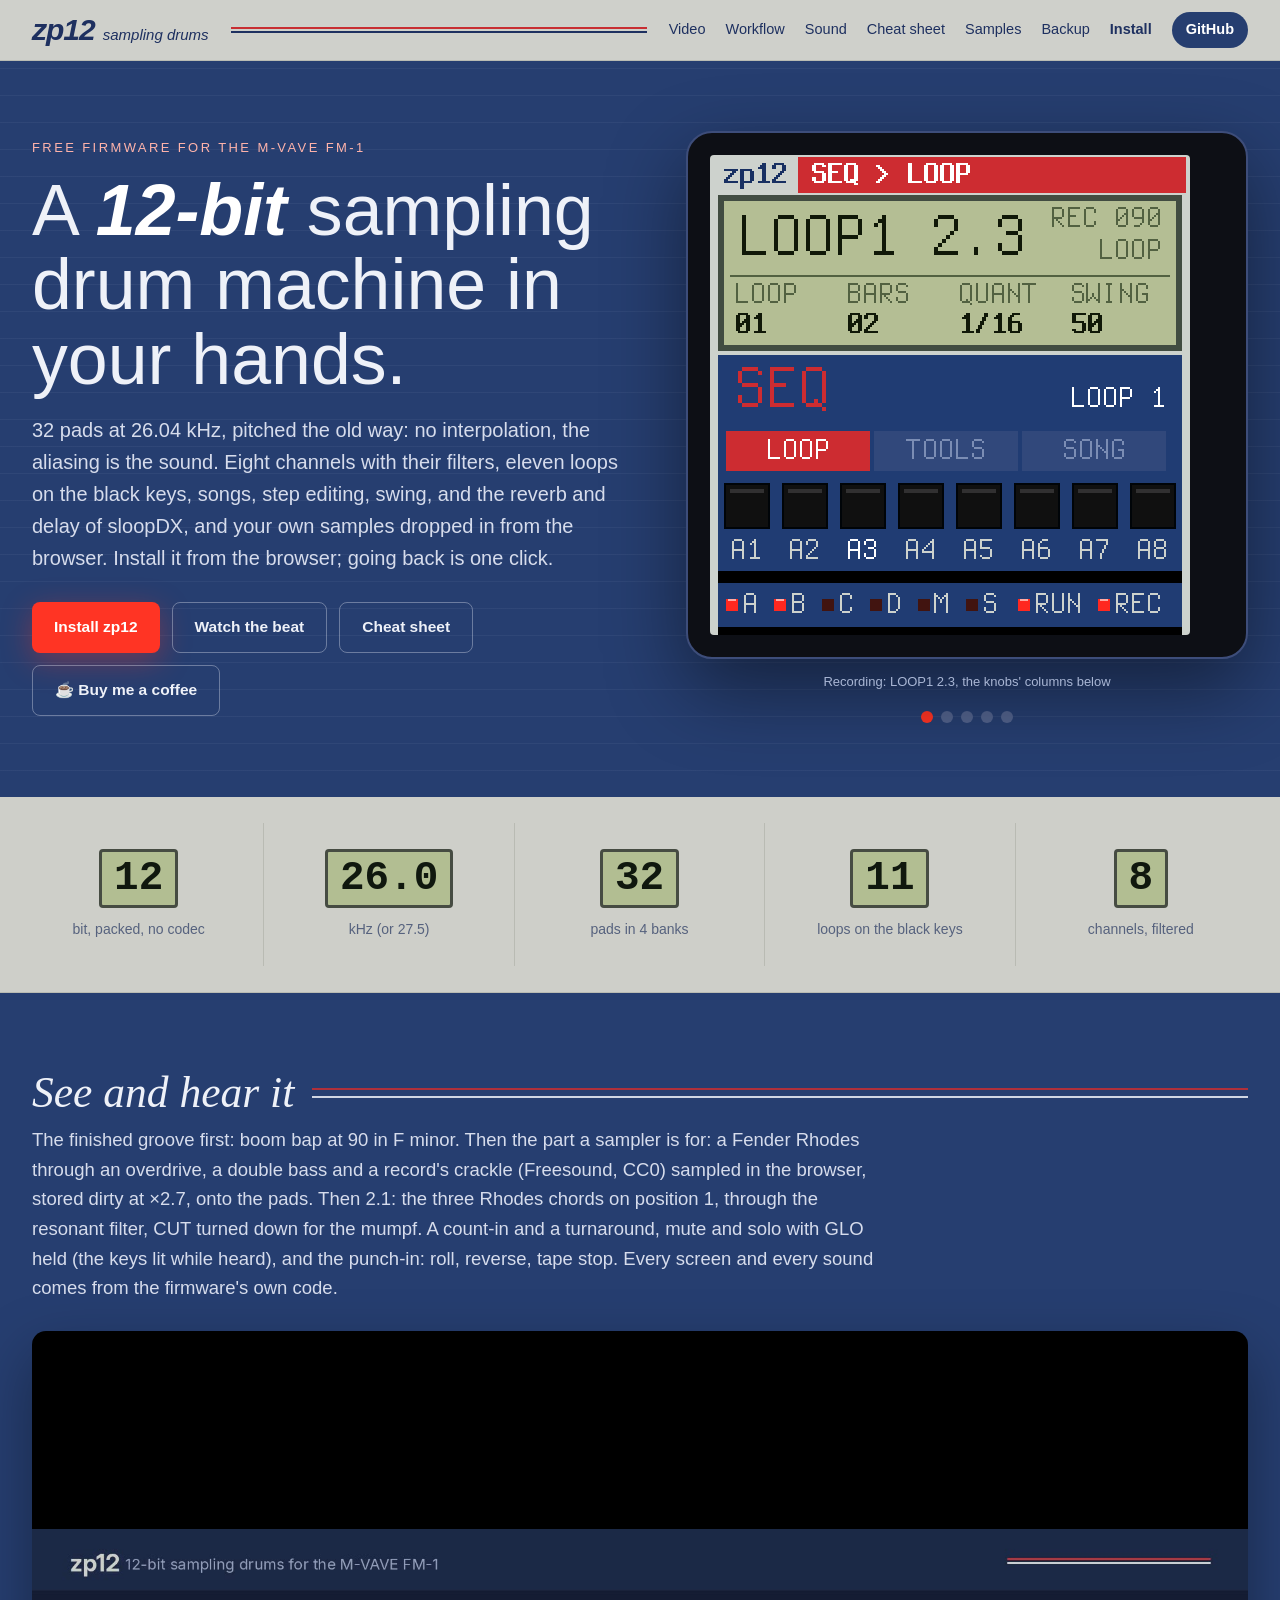
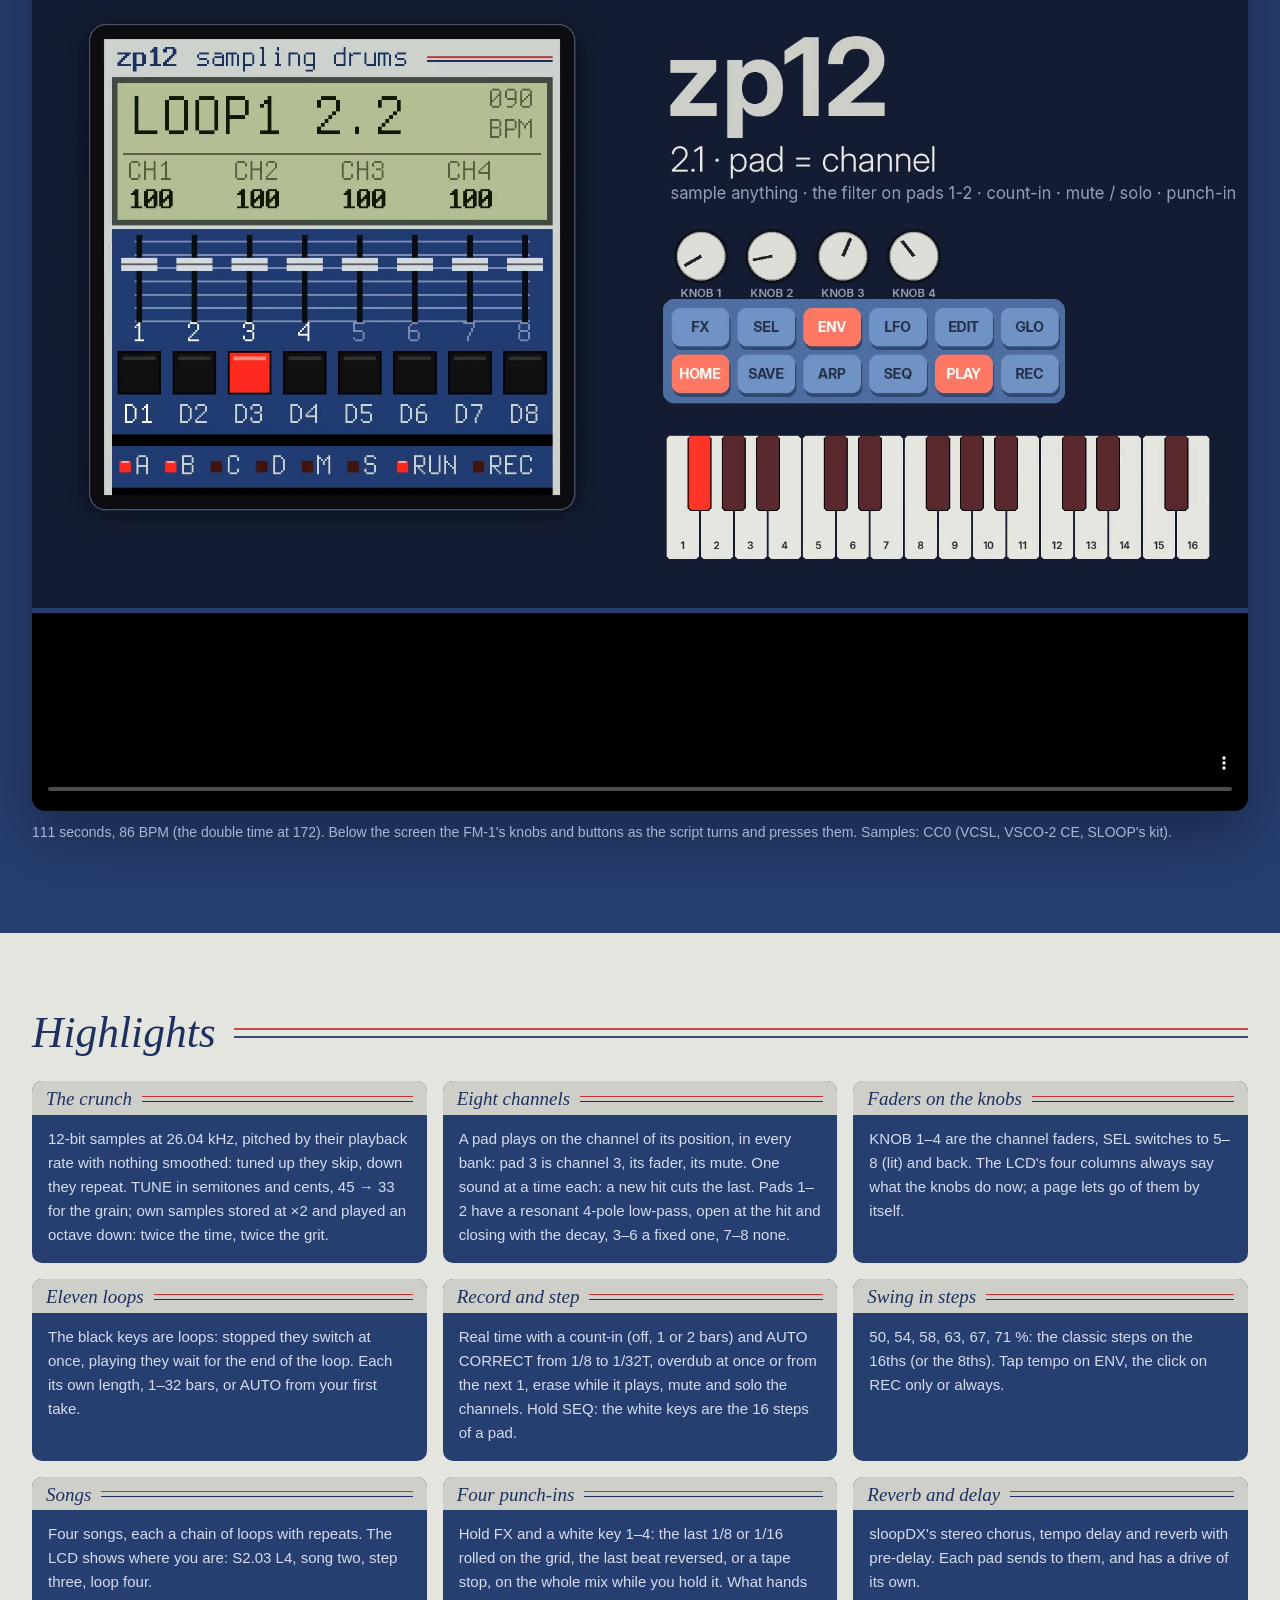
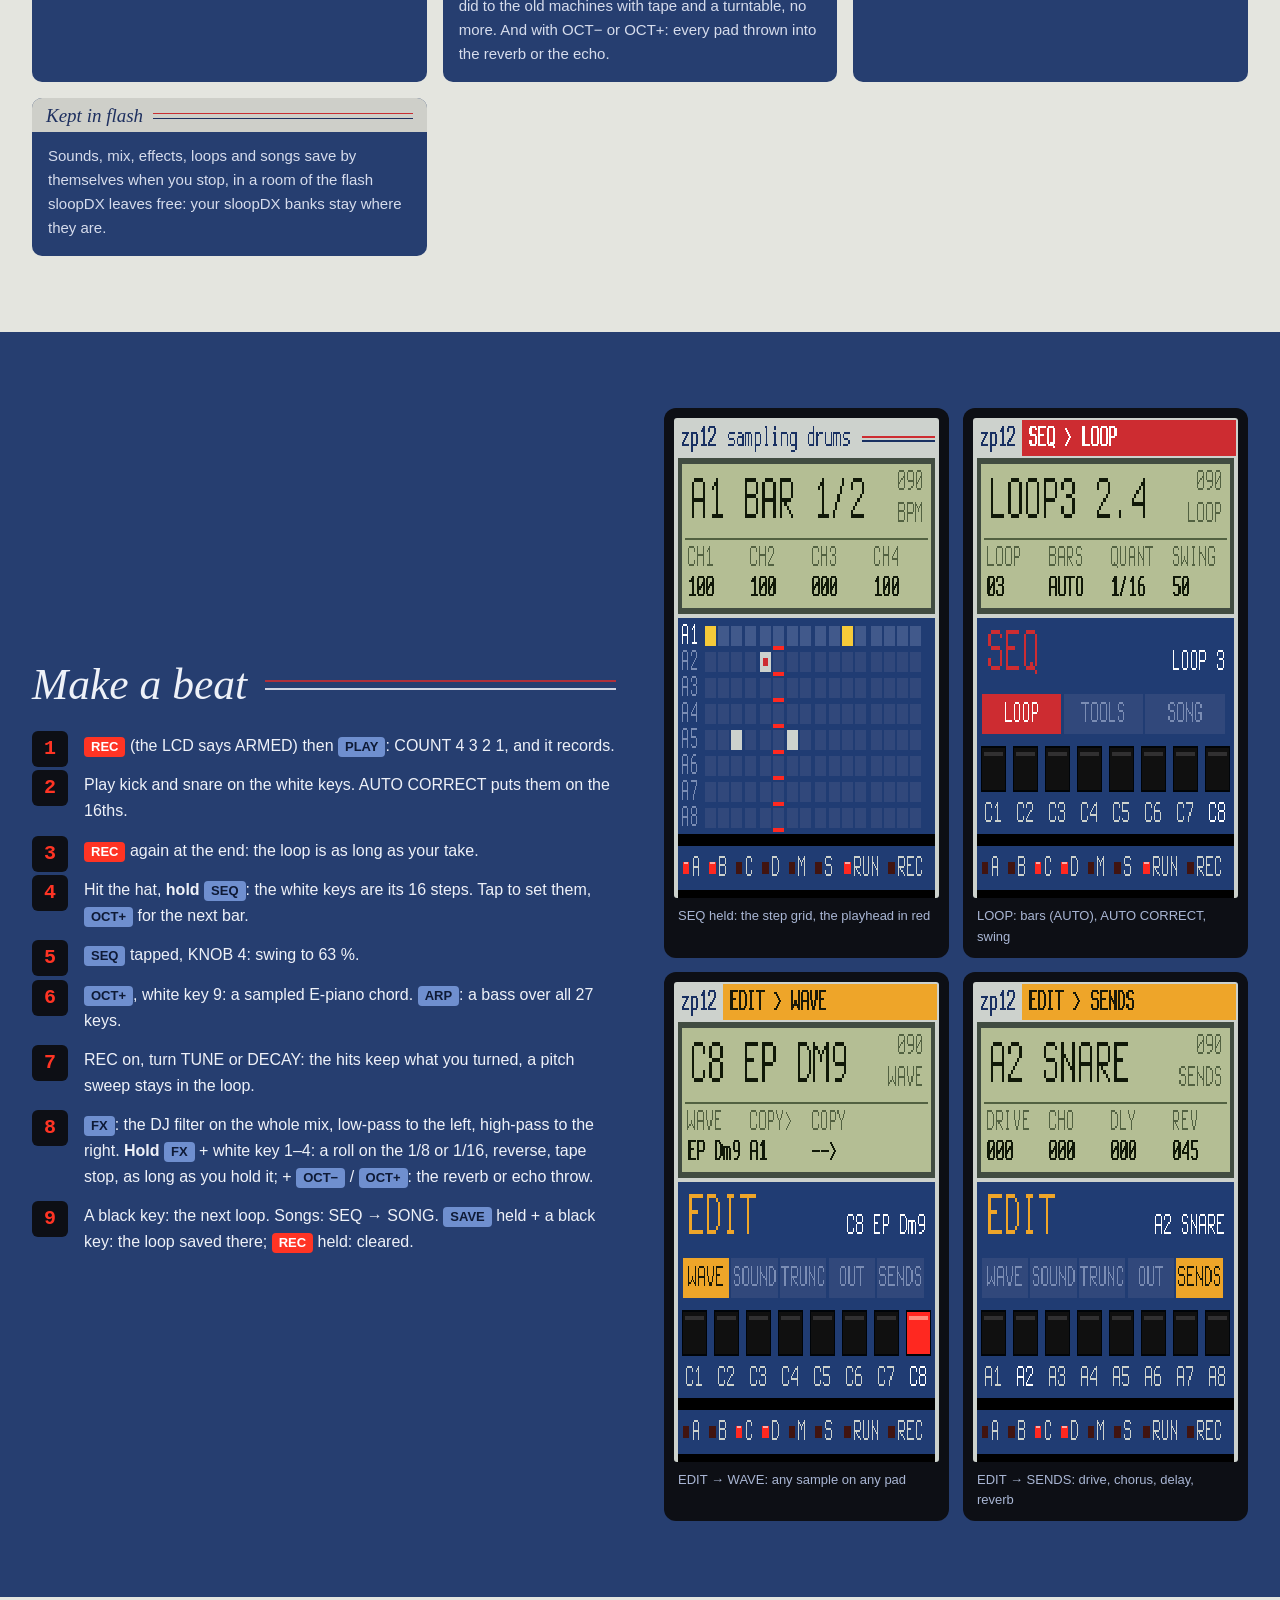
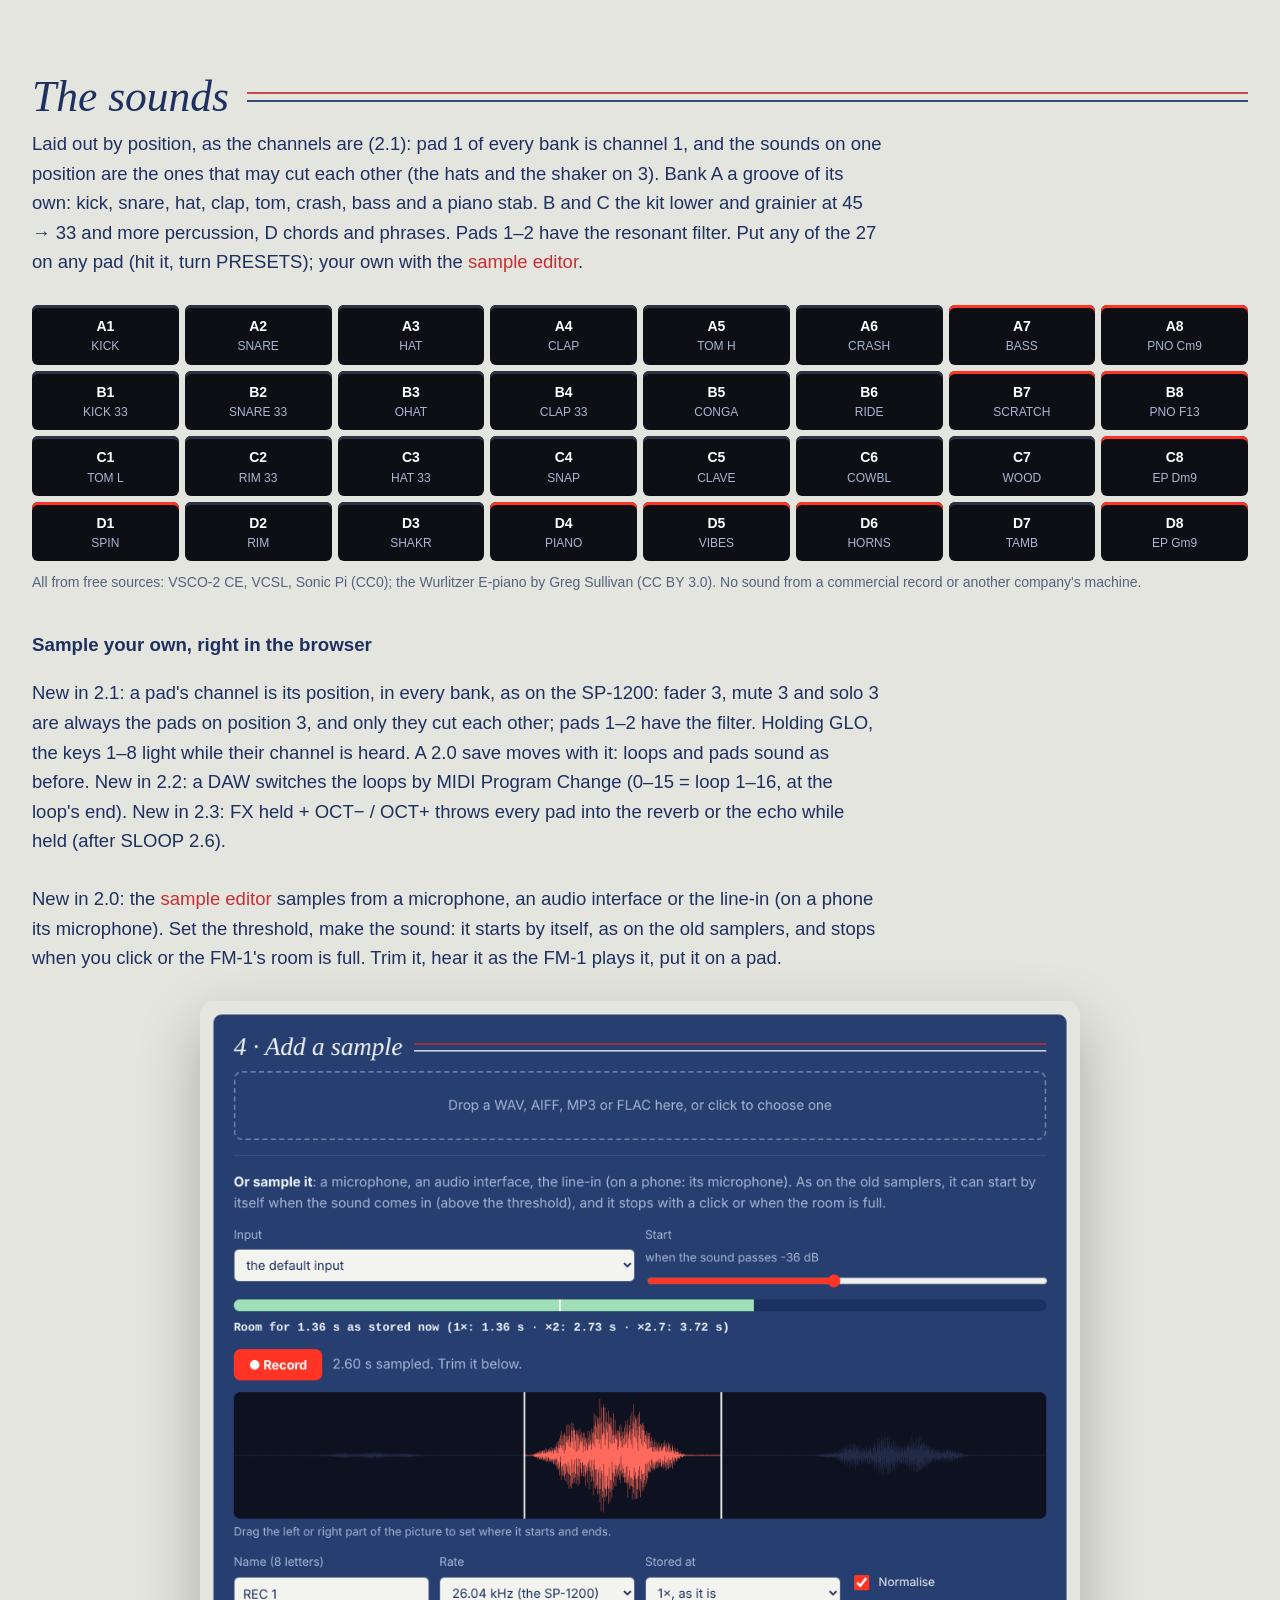
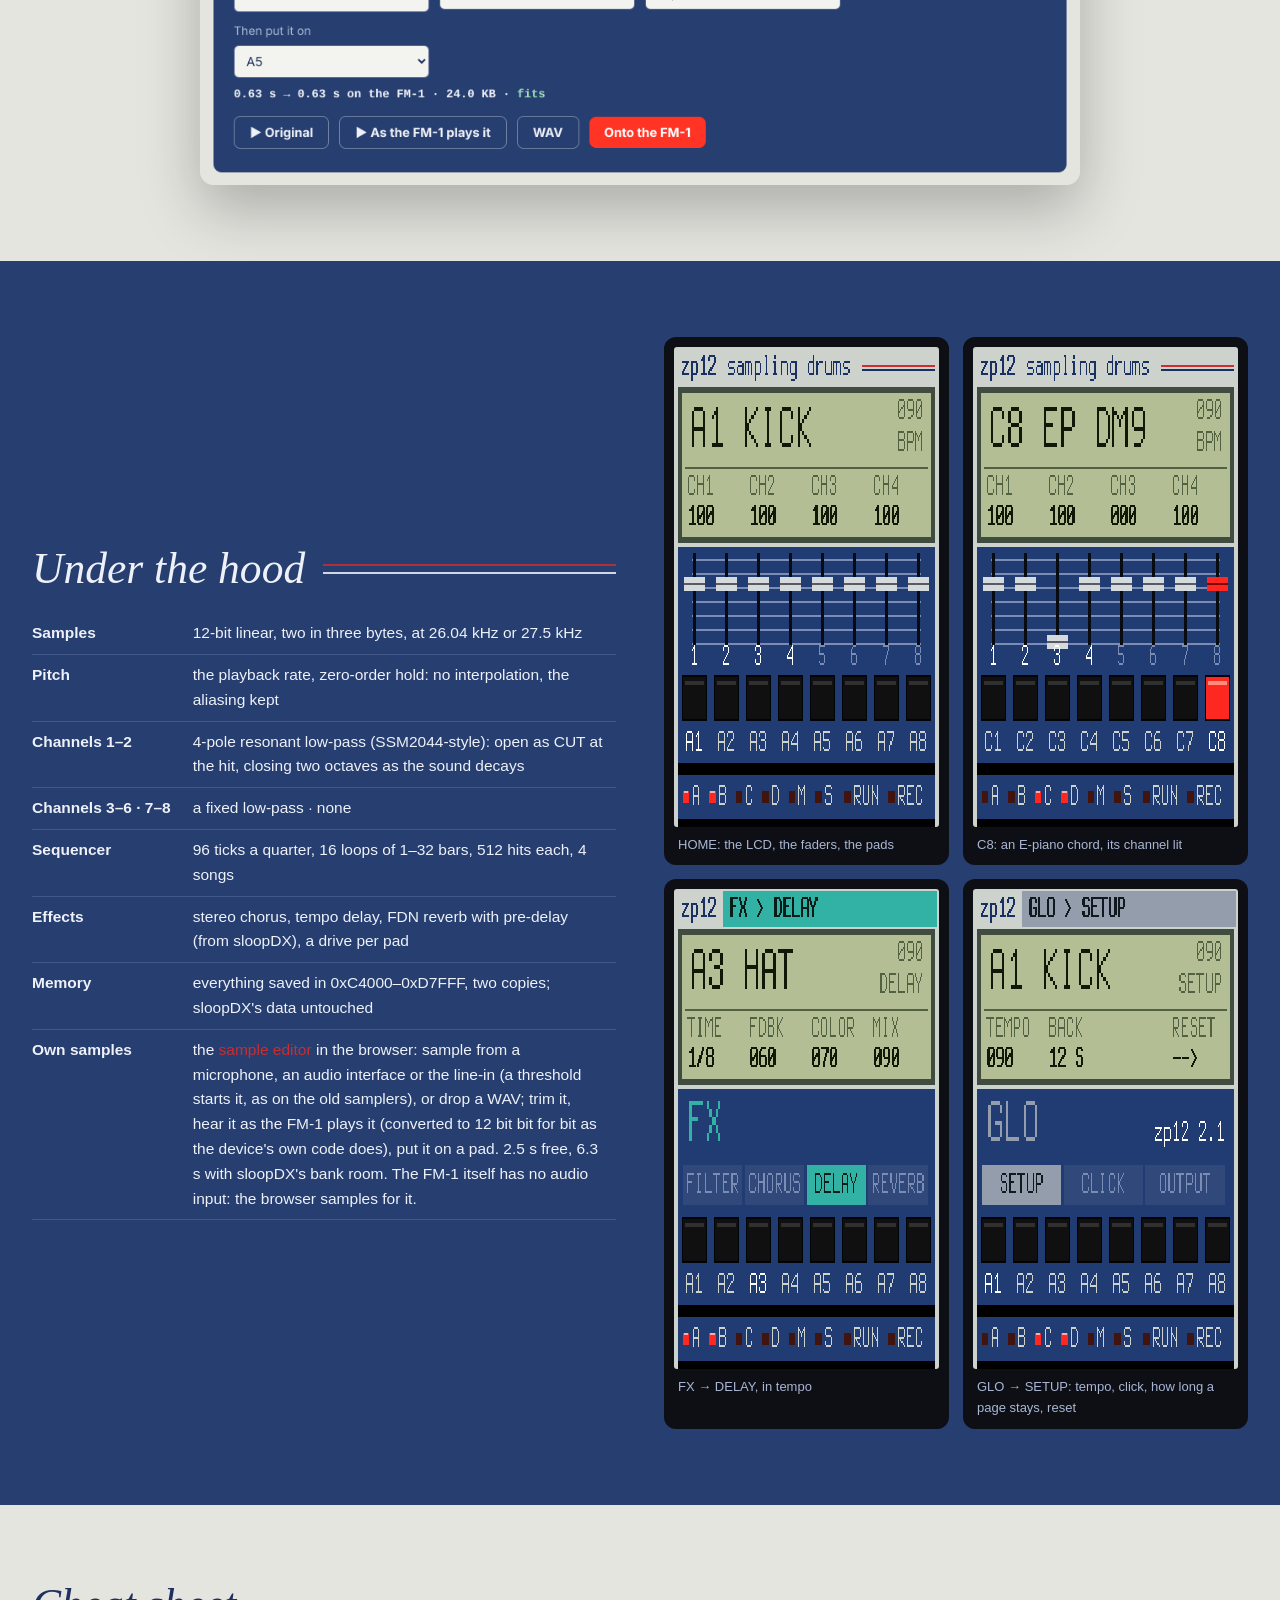
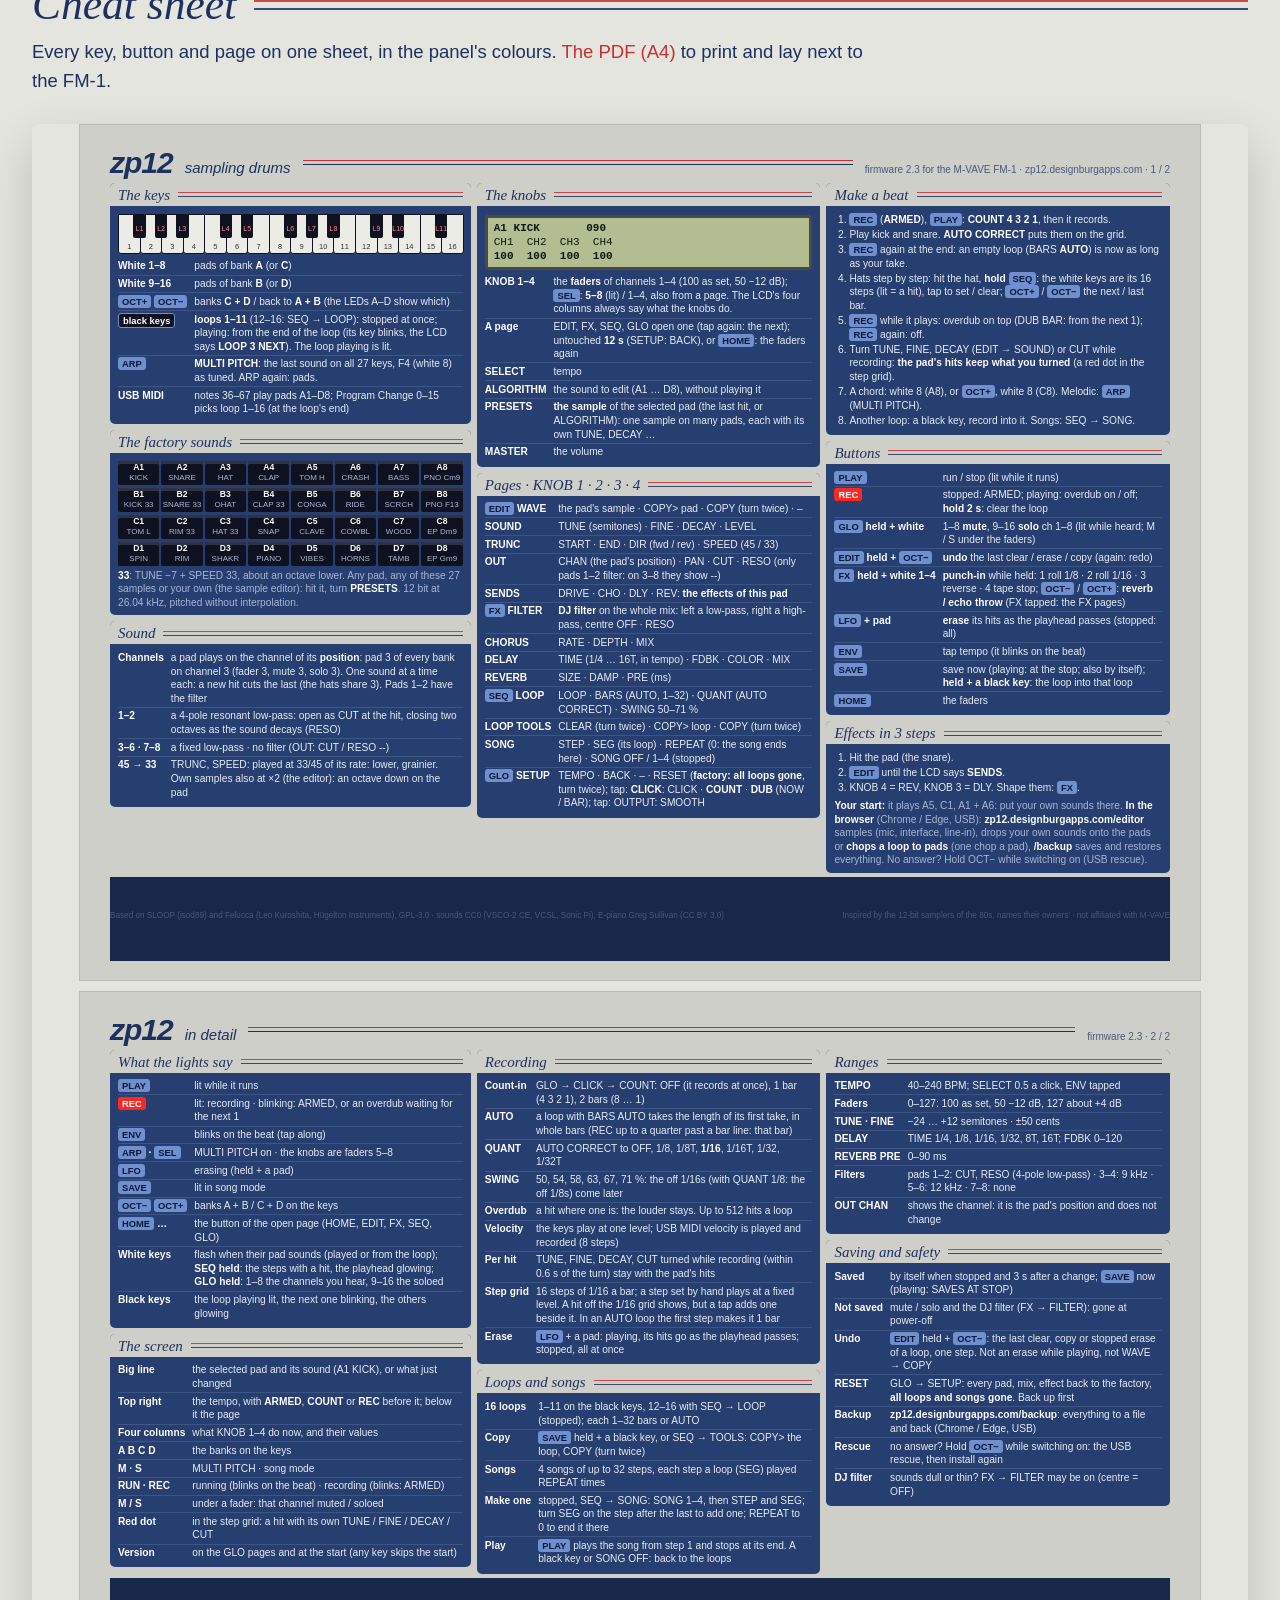
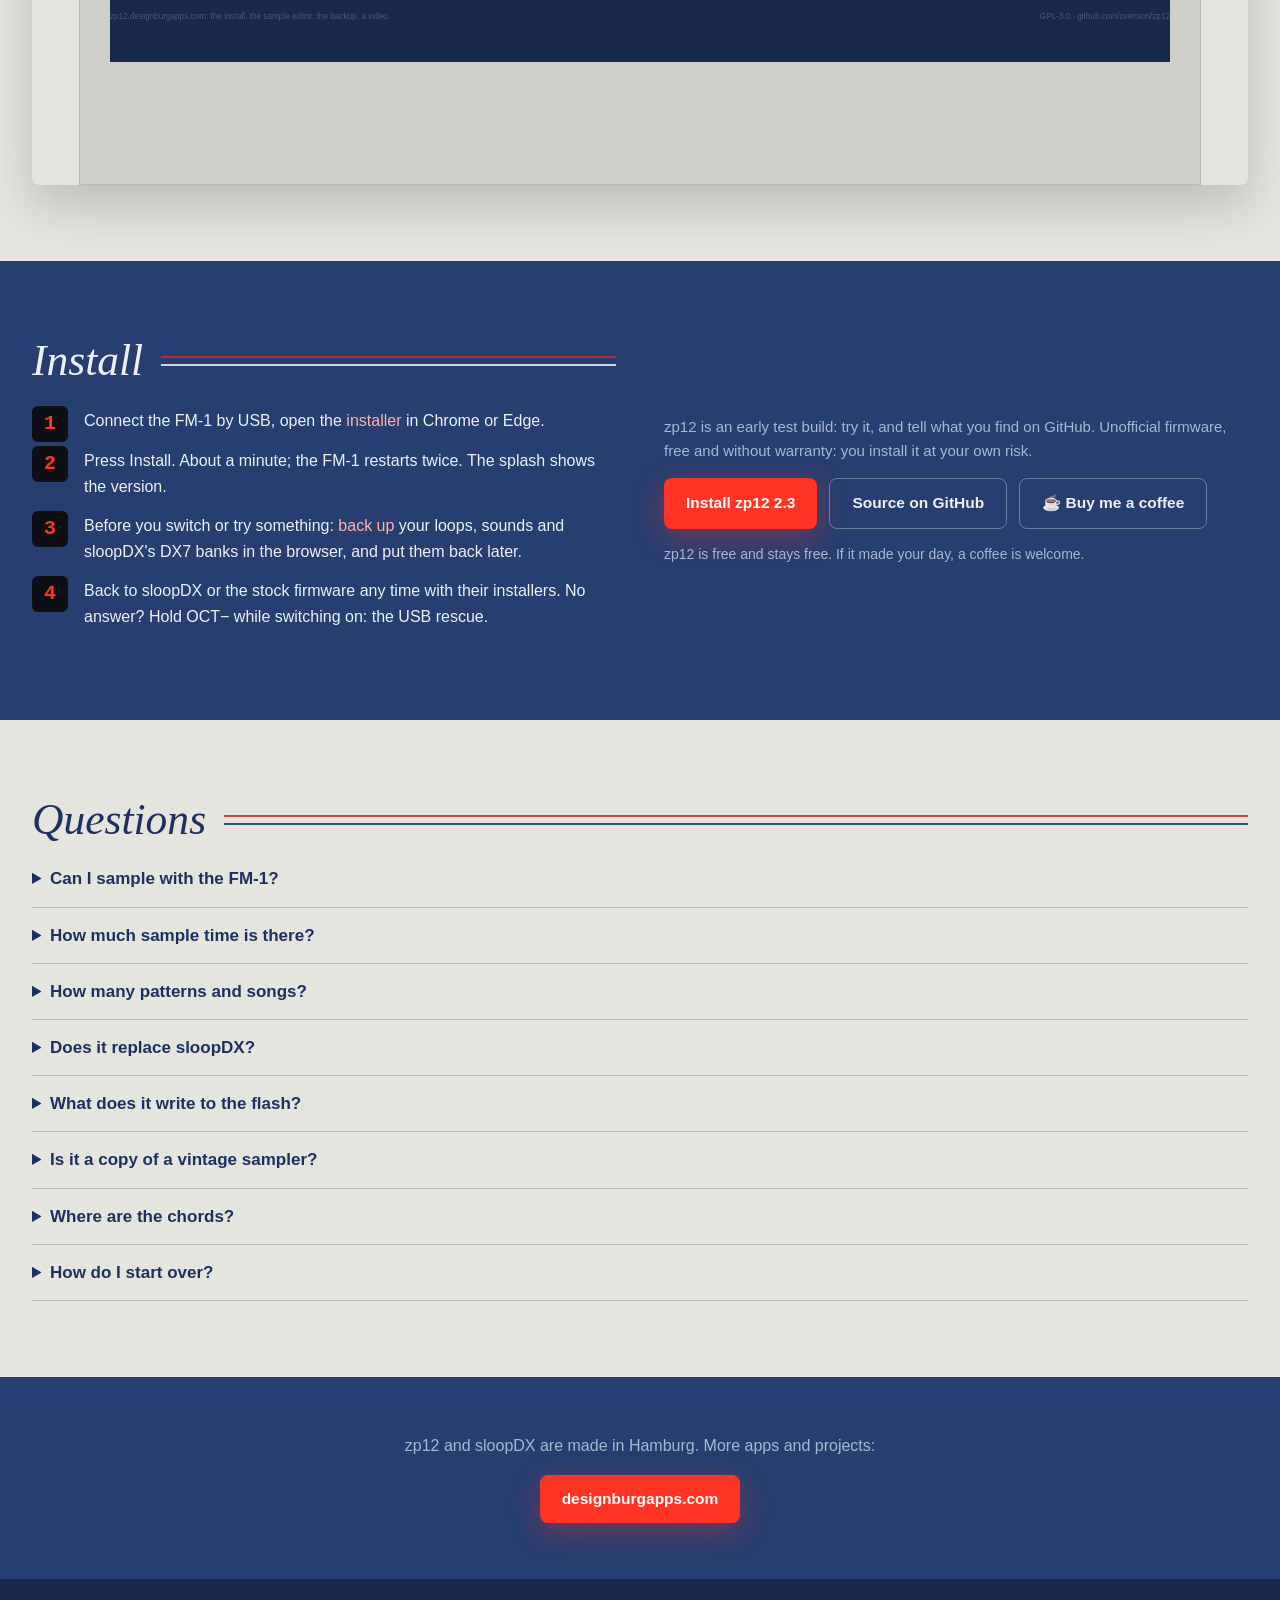
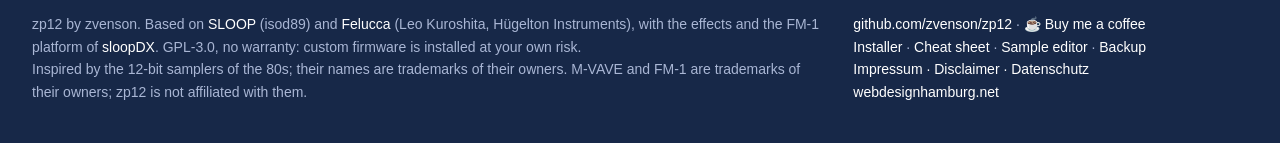
==== docs/index.html @ 70b73870 "2.3 released: FX held + OCT- / OCT+ = REV / ECHO THROW (after SLOOP 2.6); the installer finds SLOOP " ====
<!doctype html>
<!-- SPDX-License-Identifier: GPL-3.0-only  (C) 2026 Sven Trogus
     zp12: the start page of zp12.designburgapps.com (tools/make_site.py writes it as docs/index.html). -->
<html lang="en">
<head>
<meta charset="utf-8">
<meta name="viewport" content="width=device-width, initial-scale=1">
<title>zp12: 12-bit sampling drums for the M-VAVE FM-1, free firmware</title>
<link rel="icon" href="favicon.svg" type="image/svg+xml">
<meta name="description" content="zp12: free firmware that turns the M-VAVE FM-1 into a 12-bit sampling drum machine in the spirit of the 80s: 32 pads at 26.04 kHz, pitched without interpolation, eight channels with their filters, loops, songs, step editing, swing, reverb and delay. Install from the browser.">
<link rel="canonical" href="https://zp12.designburgapps.com/">
<meta property="og:type" content="website">
<meta property="og:site_name" content="zp12">
<meta property="og:title" content="zp12: the M-VAVE FM-1 as a 12-bit sampling drum machine">
<meta property="og:description" content="32 pads, 12 bit at 26.04 kHz, eight channels with filters, eleven loops on the black keys, songs, step editing, swing, reverb and delay. Free firmware, installed from the browser.">
<meta property="og:url" content="https://zp12.designburgapps.com/">
<meta property="og:image" content="https://zp12.designburgapps.com/img/video-poster.jpg">
<meta name="theme-color" content="#263e70">
<style>
  :root { --paper: #e4e5df; --frame: #cecfc9; --frame2: #b9bbb3; --navy: #263e70; --navy2: #1d3160; --navy3: #172848;
          --ink: #1e3060; --red: #c82e32; --led: #ff3424; --txt: #eef1f8; --dim: #a9b6d4; --mute: #56627e;
          --lcd: #b2be92; --lcdink: #10180e; }
  * { box-sizing: border-box; }
  html { scroll-behavior: smooth; }
  body { margin: 0; background: var(--paper); color: var(--ink); font: 16px/1.6 "Inter", -apple-system, BlinkMacSystemFont, "Segoe UI", Roboto, Arial, sans-serif; }
  a { color: var(--red); text-decoration: none; } a:hover { text-decoration: underline; }
  .wrap { max-width: 1320px; margin: 0 auto; padding: 0 32px; }
  .serif { font-family: Georgia, "Times New Roman", serif; font-style: italic; font-weight: 400; }
  /* the printed rule of the panel: red over navy */
  .rule { height: 6px; border-top: 2px solid var(--red); border-bottom: 2px solid var(--ink); }
  nav { position: sticky; top: 0; z-index: 10; background: rgba(206, 207, 201, 0.92); backdrop-filter: blur(8px); border-bottom: 1px solid var(--frame2); }
  nav .wrap { display: flex; align-items: center; height: 60px; gap: 22px; }
  .mark { font: italic 900 30px/1 "Helvetica Neue", Arial, sans-serif; letter-spacing: -1px; color: var(--ink); }
  .mark small { font: italic 400 15px/1 "Helvetica Neue", Arial, sans-serif; letter-spacing: 0; margin-left: 8px; }
  nav .rule { flex: 1; }
  nav .links { display: flex; gap: 20px; font-size: 14.5px; align-items: center; }
  nav .links a { color: var(--ink); }
  nav .links a.gh { background: var(--navy); color: #fff; padding: 6px 14px; border-radius: 999px; font-weight: 650; }
  /* hero: the panel */
  .hero { background: var(--navy); color: var(--txt); padding: 70px 0 74px; position: relative; overflow: hidden; }
  .hero::before { content: ""; position: absolute; inset: 0; background: repeating-linear-gradient(0deg, transparent 0 26px, rgba(169, 182, 212, 0.07) 26px 27px); }
  .hero .wrap { position: relative; display: grid; grid-template-columns: 1.05fr 1fr; gap: 64px; align-items: center; }
  .eyebrow { font-size: 13px; letter-spacing: 2.4px; text-transform: uppercase; color: #ffb4ab; margin: 0 0 14px; }
  h1 { font-size: clamp(40px, 5.6vw, 84px); line-height: 1.04; font-weight: 300; margin: 0 0 18px; }
  h1 b { font-weight: 900; font-style: italic; color: #fff; }
  .lead { font-size: 20px; color: #d6dcec; margin: 0 0 28px; max-width: 33em; }
  .cta { display: flex; gap: 12px; flex-wrap: wrap; }
  .btn { display: inline-flex; align-items: center; gap: 8px; padding: 12px 22px; border-radius: 8px; font-weight: 700; font-size: 15.5px; }
  .btn:hover { text-decoration: none; filter: brightness(1.08); }
  .btn.primary { background: var(--led); color: #fff; box-shadow: 0 8px 30px rgba(255, 52, 36, 0.35); }
  .btn.ghost { border: 1px solid rgba(238, 241, 248, 0.35); color: var(--txt); }
  .device { justify-self: center; background: #0d0f15; border-radius: 26px; padding: 22px; box-shadow: 0 30px 80px rgba(0, 0, 0, 0.45);
            border: 2px solid #3d4d7a; position: relative; }
  .device img { display: block; width: min(480px, 80vw); height: auto; image-rendering: pixelated; border-radius: 4px; }
  .device .cap { position: absolute; left: 22px; right: 22px; bottom: -36px; text-align: center; font-size: 13px; color: var(--dim); }
  .shots { display: flex; gap: 8px; justify-content: center; margin-top: 52px; }
  .shots button { width: 12px; height: 12px; border-radius: 50%; border: 0; background: #52628c; cursor: pointer; padding: 0; }
  .shots button.on { background: var(--led); }
  /* the numbers, as LCD digits */
  .stats { background: var(--frame); border-bottom: 1px solid var(--frame2); }
  .stats .wrap { display: grid; grid-template-columns: repeat(5, 1fr); }
  .stats div { padding: 26px 14px; text-align: center; border-right: 1px solid var(--frame2); }
  .stats div:last-child { border-right: 0; }
  .stats b { display: inline-block; font: 700 clamp(26px, 3.2vw, 44px)/1 "Courier New", monospace; background: var(--lcd); color: var(--lcdink);
             border: 3px solid #464c42; border-radius: 4px; padding: 6px 12px; }
  .stats span { display: block; margin-top: 10px; font-size: 14px; color: var(--mute); }
  section { padding: 76px 0; }
  section.navy { background: var(--navy); color: var(--txt); }
  section.navy .dim { color: var(--dim); }
  h2 { font: italic 400 clamp(30px, 3.4vw, 48px)/1.1 Georgia, "Times New Roman", serif; margin: 0 0 8px; display: flex; align-items: center; gap: 18px; }
  h2::after { content: ""; flex: 1; height: 6px; border-top: 2px solid var(--red); border-bottom: 2px solid currentColor; opacity: 0.85; }
  .intro { font-size: 18.5px; max-width: 46em; margin: 8px 0 28px; }
  .navy .intro { color: #d6dcec; }
  video.shot { width: 100%; border-radius: 14px; display: block; background: #000; box-shadow: 0 24px 60px rgba(0, 0, 0, 0.35); }
  .caption { font-size: 14px; color: var(--mute); margin-top: 10px; }
  .navy .caption { color: var(--dim); }
  .grid3 { display: grid; grid-template-columns: repeat(3, 1fr); gap: 16px; }
  .card { background: var(--navy); color: var(--txt); border-radius: 10px; overflow: hidden; }
  .card h3 { margin: 0; padding: 6px 14px 4px; background: var(--frame); color: var(--ink); font: italic 400 19px/1.25 Georgia, serif;
             display: flex; gap: 10px; align-items: center; }
  .card h3::after { content: ""; flex: 1; height: 4px; border-top: 1.5px solid var(--red); border-bottom: 1.5px solid var(--ink); }
  .card p { margin: 0; padding: 12px 16px 16px; color: #d6dcec; font-size: 15px; }
  .navy .card { background: var(--navy3); }
  .split { display: grid; grid-template-columns: 1fr 1fr; gap: 48px; align-items: center; }
  .screens { display: grid; grid-template-columns: repeat(2, 1fr); gap: 14px; }
  .screens figure { margin: 0; background: #0d0f15; border-radius: 12px; padding: 10px; }
  .screens img { width: 100%; display: block; image-rendering: pixelated; border-radius: 3px; }
  .screens figcaption { font-size: 13px; color: var(--dim); padding: 8px 4px 0; }
  ol.steps { counter-reset: s; list-style: none; padding: 0; margin: 0; }
  ol.steps li { counter-increment: s; position: relative; padding: 0 0 14px 52px; }
  ol.steps li::before { content: counter(s); position: absolute; left: 0; top: -2px; width: 36px; height: 36px; border-radius: 6px;
                        background: #0d0f15; color: var(--led); font: 700 20px/36px "Courier New", monospace; text-align: center; }
  .k { display: inline-block; padding: 0 7px; border-radius: 4px; background: #6f8fcf; color: #0e1a36; font-weight: 800; font-size: 13px; line-height: 20px; }
  .k.red { background: var(--led); color: #fff; } .k.blk { background: #0e1220; color: #fff; border: 1px solid #6f8fcf; }
  .pads { display: grid; grid-template-columns: repeat(8, 1fr); gap: 6px; margin: 6px 0; }
  .pads span { background: #0d0f15; color: #fff; border-radius: 6px; padding: 10px 4px 8px; text-align: center; font-weight: 800; font-size: 14px;
               box-shadow: inset 0 3px 0 #2e3242; }
  .pads span i { display: block; font-style: normal; font-weight: 400; font-size: 12px; color: var(--dim); }
  .pads span.d { box-shadow: inset 0 3px 0 var(--led); }
  table.spec { width: 100%; border-collapse: collapse; font-size: 15.5px; }
  table.spec td { padding: 8px 10px 8px 0; border-bottom: 1px solid var(--frame2); vertical-align: top; }
  table.spec td:first-child { font-weight: 700; white-space: nowrap; width: 1%; padding-right: 22px; }
  .navy table.spec td { border-color: rgba(169, 182, 212, 0.22); }
  .csw { margin-top: 26px; overflow-x: auto; border-radius: 8px; box-shadow: 0 20px 50px rgba(0, 0, 0, 0.18); }
  details { border-bottom: 1px solid var(--frame2); padding: 14px 0; }
  details summary { cursor: pointer; font-weight: 700; font-size: 17px; }
  details p { margin: 10px 0 0; color: #3a4666; }
  footer { background: var(--navy3); color: var(--dim); font-size: 14px; padding: 34px 0 40px; }
  footer .wrap { display: grid; grid-template-columns: 2fr 1fr; gap: 32px; }
  footer a { color: #fff; }
  @media (max-width: 980px) { .hero .wrap, .split, footer .wrap { grid-template-columns: 1fr; } .grid3 { grid-template-columns: 1fr 1fr; }
    .stats .wrap { grid-template-columns: repeat(2, 1fr); } nav .links a:not(.gh):not(.in) { display: none; } nav .rule { display: none; } }
  @media (max-width: 620px) { .grid3, .screens { grid-template-columns: 1fr; } .pads { grid-template-columns: repeat(4, 1fr); } .wrap { padding: 0 18px; } }
</style>
<style id="cs-style">
  .cs { --frame: #cecfc9; --frame2: #b9bbb3; --navy: #263e70; --navy2: #1e3260; --ink: #1e3060; --red: #c82e32; --led: #ff2820;
          --lcd: #b2be92; --lcdink: #10180e; --paper: #e9eae4; --txt: #e8ecf4; --dim: #a9b6d4; }
  .cs * { box-sizing: border-box; }
  .cs { font: 10.2px/1.33 "Helvetica Neue", Arial, sans-serif; color: var(--ink); }
  .cs .sheet { width: 297mm; min-height: 210mm; margin: 0 auto; padding: 6mm 8mm 5mm; background: var(--frame);
           border: 1px solid var(--frame2); }
  .cs header { display: flex; align-items: baseline; gap: 12px; margin-bottom: 5px; }
  .cs .mark { font: 900 30px/1 "Helvetica Neue", Arial, sans-serif; letter-spacing: -1px; color: var(--ink); font-style: italic; }
  .cs .sub { font-size: 15px; color: var(--ink); font-style: italic; }
  .cs .rule { flex: 1; height: 5px; border-top: 1.5px solid var(--red); border-bottom: 1.5px solid var(--ink); align-self: center; }
  .cs .ver { font-size: 10px; color: #4a587c; }
  .cs .grid { display: grid; grid-template-columns: 1.05fr 1fr 1fr; gap: 6px; }
  .cs .box { background: var(--navy); color: var(--txt); border-radius: 5px; overflow: hidden; }
  .cs .box h2 { margin: 0; padding: 3px 8px 2px; background: var(--frame); color: var(--ink); font: italic 400 15px/1.2 Georgia, "Times New Roman", serif;
            display: flex; align-items: center; gap: 8px; }
  .cs .box h2::after { content: ""; flex: 1; height: 3px; border-top: 1px solid var(--red); border-bottom: 1px solid var(--ink); }
  .cs .in { padding: 5px 8px 6px; }
  .cs table { border-collapse: collapse; width: 100%; }
  .cs td { padding: 1.6px 4px 1.6px 0; vertical-align: top; border-bottom: 1px solid rgba(169, 182, 212, 0.18); }
  .cs td:first-child { white-space: nowrap; color: #fff; font-weight: 700; width: 1%; padding-right: 7px; }
  .cs tr:last-child td { border-bottom: 0; }
  .cs b, .cs .k { color: #fff; }
  .cs .k { display: inline-block; padding: 0 4px; border-radius: 3px; background: #6f8fcf; color: #0e1a36; font-weight: 800; font-size: 9.4px; line-height: 13px; }
  .cs .k.red { background: var(--led); color: #fff; }
  .cs .k.blk { background: #0e1220; color: #fff; border: 1px solid #6f8fcf; }
  .cs .dim { color: var(--dim); }
  .cs .lcd { background: var(--lcd); color: var(--lcdink); border: 3px solid #464c42; border-radius: 3px; padding: 3px 6px;
         font: 700 11px/1.3 "Courier New", monospace; margin: 4px 0; }
  .cs ol { margin: 2px 0 0 15px; padding: 0; }
  .cs li { margin: 1.6px 0; }
  .cs .pads { display: grid; grid-template-columns: repeat(8, 1fr); gap: 2px; margin: 3px 0 2px; }
  .cs .pads span { background: #0e1220; color: #fff; text-align: center; border-radius: 2px; padding: 1px 0; font-size: 8.6px; font-weight: 700; }
  .cs .pads span i { display: block; font-style: normal; color: var(--dim); font-weight: 400; font-size: 8px; }
  .cs .kb { display: flex; height: 40px; position: relative; margin: 3px 0 4px; }
  .cs .kb .w { flex: 1; background: #ecece6; border: 1px solid #0e1220; border-radius: 0 0 3px 3px; margin-right: -1px; font-size: 7.5px;
           color: #333; display: flex; align-items: flex-end; justify-content: center; padding-bottom: 1px; }
  .cs .kb .b { position: absolute; top: 0; width: 3.6%; height: 24px; background: #0e1220; border-radius: 0 0 2px 2px; color: #ff8a80;
           font-size: 7px; text-align: center; line-height: 30px; }
  .cs footer { margin-top: 4px; font-size: 8.2px; line-height: 1.25; color: #4a587c; display: flex; justify-content: space-between; gap: 16px; }
  .cs .sheet.p2 { margin-top: 10px; }
  @media print { .cs .sheet { border: 0; } .cs .sheet.p2 { margin-top: 0; break-before: page; } }
  @media screen and (max-width: 900px) { .cs .sheet { width: auto; min-height: 0; } .cs .grid { grid-template-columns: 1fr; } }
</style>
</head>
<body>
<nav><div class="wrap">
  <a class="mark" href="#top">zp12<small>sampling drums</small></a>
  <span class="rule"></span>
  <div class="links"><a href="#video">Video</a><a href="#workflow">Workflow</a><a href="#sound">Sound</a><a href="#cheatsheet">Cheat sheet</a><a href="editor/">Samples</a><a href="backup/">Backup</a>
    <a class="in" href="install/"><b>Install</b></a><a class="gh" href="https://github.com/zvenson/zp12">GitHub</a></div>
</div></nav>

<header class="hero" id="top"><div class="wrap">
  <div>
    <p class="eyebrow">Free firmware for the M-VAVE FM-1</p>
    <h1>A <b>12-bit</b> sampling drum machine in your hands.</h1>
    <p class="lead">32 pads at 26.04 kHz, pitched the old way: no interpolation, the aliasing is the sound. Eight channels with their filters, eleven loops on the black keys, songs, step editing, swing, and the reverb and delay of sloopDX, and your own samples dropped in from the browser. Install it from the browser; going back is one click.</p>
    <div class="cta"><a class="btn primary" href="install/">Install zp12</a><a class="btn ghost" href="#video">Watch the beat</a><a class="btn ghost" href="#cheatsheet">Cheat sheet</a><a class="btn ghost" href="https://paypal.me/zvenson" rel="noopener">☕ Buy me a coffee</a></div>
  </div>
  <div>
    <div class="device"><img id="shot" src="img/rec.png" alt="The zp12 screen on the FM-1: recording loop 1" width="480" height="480"><div class="cap" id="shotcap">Recording: LOOP1 2.3, the knobs' columns below</div></div>
    <div class="shots" id="dots"></div>
  </div>
</div></header>

<div class="stats"><div class="wrap">
  <div><b>12</b><span>bit, packed, no codec</span></div>
  <div><b>26.0</b><span>kHz (or 27.5)</span></div>
  <div><b>32</b><span>pads in 4 banks</span></div>
  <div><b>11</b><span>loops on the black keys</span></div>
  <div><b>8</b><span>channels, filtered</span></div>
</div></div>

<section id="video" class="navy"><div class="wrap">
  <h2>See and hear it</h2>
  <p class="intro">The finished groove first: boom bap at 90 in F minor. Then the part a sampler is for: a Fender Rhodes through an overdrive, a double bass and a record's crackle (Freesound, CC0) sampled in the browser, stored dirty at ×2.7, onto the pads. Then 2.1: the three Rhodes chords on position 1, through the resonant filter, CUT turned down for the mumpf. A count-in and a turnaround, mute and solo with GLO held (the keys lit while heard), and the punch-in: roll, reverse, tape stop. Every screen and every sound comes from the firmware's own code.</p>
  <video class="shot" controls preload="none" playsinline poster="img/video-poster.jpg" width="1920" height="1080"><source src="zp12-beat.mp4?v=d6cf2146" type="video/mp4"><a href="zp12-beat.mp4">Download the video (MP4)</a></video>
  <p class="caption">111 seconds, 86 BPM (the double time at 172). Below the screen the FM-1's knobs and buttons as the script turns and presses them. Samples: CC0 (VCSL, VSCO-2 CE, SLOOP's kit).</p>
</div></section>

<section id="highlights"><div class="wrap">
  <h2>Highlights</h2>
  <div class="grid3" style="margin-top:24px">
    <div class="card"><h3>The crunch</h3><p>12-bit samples at 26.04 kHz, pitched by their playback rate with nothing smoothed: tuned up they skip, down they repeat. TUNE in semitones and cents, 45 → 33 for the grain; own samples stored at ×2 and played an octave down: twice the time, twice the grit.</p></div>
    <div class="card"><h3>Eight channels</h3><p>A pad plays on the channel of its position, in every bank: pad 3 is channel 3, its fader, its mute. One sound at a time each: a new hit cuts the last. Pads 1–2 have a resonant 4-pole low-pass, open at the hit and closing with the decay, 3–6 a fixed one, 7–8 none.</p></div>
    <div class="card"><h3>Faders on the knobs</h3><p>KNOB 1–4 are the channel faders, SEL switches to 5–8 (lit) and back. The LCD's four columns always say what the knobs do now; a page lets go of them by itself.</p></div>
    <div class="card"><h3>Eleven loops</h3><p>The black keys are loops: stopped they switch at once, playing they wait for the end of the loop. Each its own length, 1–32 bars, or AUTO from your first take.</p></div>
    <div class="card"><h3>Record and step</h3><p>Real time with a count-in (off, 1 or 2 bars) and AUTO CORRECT from 1/8 to 1/32T, overdub at once or from the next 1, erase while it plays, mute and solo the channels. Hold SEQ: the white keys are the 16 steps of a pad.</p></div>
    <div class="card"><h3>Swing in steps</h3><p>50, 54, 58, 63, 67, 71 %: the classic steps on the 16ths (or the 8ths). Tap tempo on ENV, the click on REC only or always.</p></div>
    <div class="card"><h3>Songs</h3><p>Four songs, each a chain of loops with repeats. The LCD shows where you are: S2.03 L4, song two, step three, loop four.</p></div>
    <div class="card"><h3>Four punch-ins</h3><p>Hold FX and a white key 1–4: the last 1/8 or 1/16 rolled on the grid, the last beat reversed, or a tape stop, on the whole mix while you hold it. What hands did to the old machines with tape and a turntable, no more. And with OCT− or OCT+: every pad thrown into the reverb or the echo.</p></div>
    <div class="card"><h3>Reverb and delay</h3><p>sloopDX's stereo chorus, tempo delay and reverb with pre-delay. Each pad sends to them, and has a drive of its own.</p></div>
    <div class="card"><h3>Kept in flash</h3><p>Sounds, mix, effects, loops and songs save by themselves when you stop, in a room of the flash sloopDX leaves free: your sloopDX banks stay where they are.</p></div>
  </div>
</div></section>

<section id="workflow" class="navy"><div class="wrap split">
  <div>
    <h2>Make a beat</h2>
    <ol class="steps" style="margin-top:24px">
      <li><span class="k red">REC</span> (the LCD says ARMED) then <span class="k">PLAY</span>: COUNT 4 3 2 1, and it records.</li>
      <li>Play kick and snare on the white keys. AUTO CORRECT puts them on the 16ths.</li>
      <li><span class="k red">REC</span> again at the end: the loop is as long as your take.</li>
      <li>Hit the hat, <b>hold</b> <span class="k">SEQ</span>: the white keys are its 16 steps. Tap to set them, <span class="k">OCT+</span> for the next bar.</li>
      <li><span class="k">SEQ</span> tapped, KNOB 4: swing to 63 %.</li>
      <li><span class="k">OCT+</span>, white key 9: a sampled E-piano chord. <span class="k">ARP</span>: a bass over all 27 keys.</li>
      <li>REC on, turn TUNE or DECAY: the hits keep what you turned, a pitch sweep stays in the loop.</li>
      <li><span class="k">FX</span>: the DJ filter on the whole mix, low-pass to the left, high-pass to the right. <b>Hold</b> <span class="k">FX</span> + white key 1–4: a roll on the 1/8 or 1/16, reverse, tape stop, as long as you hold it; + <span class="k">OCT−</span> / <span class="k">OCT+</span>: the reverb or echo throw.</li>
      <li>A black key: the next loop. Songs: SEQ → SONG. <span class="k">SAVE</span> held + a black key: the loop saved there; <span class="k red">REC</span> held: cleared.</li>
    </ol>
  </div>
  <div class="screens">
    <figure><img src="img/steps.png" alt="Step grid" width="480" height="480"><figcaption>SEQ held: the step grid, the playhead in red</figcaption></figure>
    <figure><img src="img/loop.png" alt="Loop page" width="480" height="480"><figcaption>LOOP: bars (AUTO), AUTO CORRECT, swing</figcaption></figure>
    <figure><img src="img/wave.png" alt="Wave page" width="480" height="480"><figcaption>EDIT → WAVE: any sample on any pad</figcaption></figure>
    <figure><img src="img/sends.png" alt="Sends page" width="480" height="480"><figcaption>EDIT → SENDS: drive, chorus, delay, reverb</figcaption></figure>
  </div>
</div></section>

<section id="sounds"><div class="wrap">
  <h2>The sounds</h2>
  <p class="intro">Laid out by position, as the channels are (2.1): pad 1 of every bank is channel 1, and the sounds on one position are the ones that may cut each other (the hats and the shaker on 3). Bank A a groove of its own: kick, snare, hat, clap, tom, crash, bass and a piano stab. B and C the kit lower and grainier at 45 → 33 and more percussion, D chords and phrases. Pads 1–2 have the resonant filter. Put any of the 27 on any pad (hit it, turn PRESETS); your own with the <a href="editor/">sample editor</a>.</p>
  <div class="pads"><span>A1<i>KICK</i></span><span>A2<i>SNARE</i></span><span>A3<i>HAT</i></span><span>A4<i>CLAP</i></span><span>A5<i>TOM H</i></span><span>A6<i>CRASH</i></span><span class="d">A7<i>BASS</i></span><span class="d">A8<i>PNO Cm9</i></span></div>
  <div class="pads"><span>B1<i>KICK 33</i></span><span>B2<i>SNARE 33</i></span><span>B3<i>OHAT</i></span><span>B4<i>CLAP 33</i></span><span>B5<i>CONGA</i></span><span>B6<i>RIDE</i></span><span class="d">B7<i>SCRATCH</i></span><span class="d">B8<i>PNO F13</i></span></div>
  <div class="pads"><span>C1<i>TOM L</i></span><span>C2<i>RIM 33</i></span><span>C3<i>HAT 33</i></span><span>C4<i>SNAP</i></span><span>C5<i>CLAVE</i></span><span>C6<i>COWBL</i></span><span>C7<i>WOOD</i></span><span class="d">C8<i>EP Dm9</i></span></div>
  <div class="pads"><span class="d">D1<i>SPIN</i></span><span>D2<i>RIM</i></span><span>D3<i>SHAKR</i></span><span class="d">D4<i>PIANO</i></span><span class="d">D5<i>VIBES</i></span><span class="d">D6<i>HORNS</i></span><span>D7<i>TAMB</i></span><span class="d">D8<i>EP Gm9</i></span></div>
  <p class="caption">All from free sources: VSCO-2 CE, VCSL, Sonic Pi (CC0); the Wurlitzer E-piano by Greg Sullivan (CC BY 3.0). No sound from a commercial record or another company's machine.</p>
  <h3 style="margin-top:36px">Sample your own, right in the browser</h3>
  <p class="intro">New in 2.1: a pad's channel is its position, in every bank, as on the SP-1200: fader 3, mute 3 and solo 3 are always the pads on position 3, and only they cut each other; pads 1–2 have the filter. Holding GLO, the keys 1–8 light while their channel is heard. A 2.0 save moves with it: loops and pads sound as before. New in 2.2: a DAW switches the loops by MIDI Program Change (0–15 = loop 1–16, at the loop's end). New in 2.3: FX held + OCT− / OCT+ throws every pad into the reverb or the echo while held (after SLOOP 2.6).</p>
  <p class="intro">New in 2.0: the <a href="editor/">sample editor</a> samples from a microphone, an audio interface or the line-in (on a phone its microphone). Set the threshold, make the sound: it starts by itself, as on the old samplers, and stops when you click or the FM-1's room is full. Trim it, hear it as the FM-1 plays it, put it on a pad.</p>
  <a href="editor/"><img src="img/sampling.png" alt="The zp12 sample editor: sampling from the microphone, the level meter, the threshold, the room left, the take trimmed" width="1044" height="930" loading="lazy" style="width:100%;max-width:880px;height:auto;margin:0 auto;border-radius:14px;display:block;box-shadow:0 24px 60px rgba(0,0,0,0.25)"></a>
</div></section>

<section id="sound" class="navy"><div class="wrap split">
  <div>
    <h2>Under the hood</h2>
    <table class="spec" style="margin-top:20px">
      <tr><td>Samples</td><td>12-bit linear, two in three bytes, at 26.04 kHz or 27.5 kHz</td></tr>
      <tr><td>Pitch</td><td>the playback rate, zero-order hold: no interpolation, the aliasing kept</td></tr>
      <tr><td>Channels 1–2</td><td>4-pole resonant low-pass (SSM2044-style): open as CUT at the hit, closing two octaves as the sound decays</td></tr>
      <tr><td>Channels 3–6 · 7–8</td><td>a fixed low-pass · none</td></tr>
      <tr><td>Sequencer</td><td>96 ticks a quarter, 16 loops of 1–32 bars, 512 hits each, 4 songs</td></tr>
      <tr><td>Effects</td><td>stereo chorus, tempo delay, FDN reverb with pre-delay (from sloopDX), a drive per pad</td></tr>
      <tr><td>Memory</td><td>everything saved in 0xC4000–0xD7FFF, two copies; sloopDX's data untouched</td></tr>
      <tr><td>Own samples</td><td>the <a href="editor/">sample editor</a> in the browser: sample from a microphone, an audio interface or the line-in (a threshold starts it, as on the old samplers), or drop a WAV; trim it, hear it as the FM-1 plays it (converted to 12 bit bit for bit as the device's own code does), put it on a pad. 2.5 s free, 6.3 s with sloopDX's bank room. The FM-1 itself has no audio input: the browser samples for it.</td></tr>
    </table>
  </div>
  <div class="screens">
    <figure><img src="img/home.png" alt="Home screen" width="480" height="480"><figcaption>HOME: the LCD, the faders, the pads</figcaption></figure>
    <figure><img src="img/chord.png" alt="A chord" width="480" height="480"><figcaption>C8: an E-piano chord, its channel lit</figcaption></figure>
    <figure><img src="img/delay.png" alt="Delay page" width="480" height="480"><figcaption>FX → DELAY, in tempo</figcaption></figure>
    <figure><img src="img/setup.png" alt="Setup page" width="480" height="480"><figcaption>GLO → SETUP: tempo, click, how long a page stays, reset</figcaption></figure>
  </div>
</div></section>

<section id="cheatsheet"><div class="wrap">
  <h2>Cheat sheet</h2>
  <p class="intro">Every key, button and page on one sheet, in the panel's colours. <a href="zp12-cheat-sheet.pdf">The PDF (A4)</a> to print and lay next to the FM-1.</p>
  <div class="csw"><!--cs--><div class="cs"><div class="sheet">
<header>
  <span class="mark">zp12</span><span class="sub">sampling drums</span><span class="rule"></span>
  <span class="ver">firmware 2.3 for the M-VAVE FM-1 · zp12.designburgapps.com · 1 / 2</span>
</header>

<div class="grid">
<div>
  <div class="box"><h2>The keys</h2><div class="in">
    <div class="kb" id="kb"></div>
    <table>
      <tr><td>White 1–8</td><td>pads of bank <b>A</b> (or <b>C</b>)</td></tr>
      <tr><td>White 9–16</td><td>pads of bank <b>B</b> (or <b>D</b>)</td></tr>
      <tr><td><span class="k">OCT+</span> <span class="k">OCT−</span></td><td>banks <b>C + D</b> / back to <b>A + B</b> (the LEDs A–D show which)</td></tr>
      <tr><td><span class="k blk">black keys</span></td><td><b>loops 1–11</b> (12–16: SEQ → LOOP): stopped at once; playing: from the end of the loop (its key blinks, the LCD says <b>LOOP 3 NEXT</b>). The loop playing is lit.</td></tr>
      <tr><td><span class="k">ARP</span></td><td><b>MULTI PITCH</b>: the last sound on all 27 keys, F4 (white 8) as tuned. ARP again: pads.</td></tr>
      <tr><td>USB MIDI</td><td>notes 36–67 play pads A1–D8; Program Change 0–15 picks loop 1–16 (at the loop's end)</td></tr>
    </table>
  </div></div>

  <div class="box" style="margin-top:6px"><h2>The factory sounds</h2><div class="in">
    <div class="pads"><span>A1<i>KICK</i></span><span>A2<i>SNARE</i></span><span>A3<i>HAT</i></span><span>A4<i>CLAP</i></span><span>A5<i>TOM H</i></span><span>A6<i>CRASH</i></span><span>A7<i>BASS</i></span><span>A8<i>PNO Cm9</i></span></div>
    <div class="pads"><span>B1<i>KICK 33</i></span><span>B2<i>SNARE 33</i></span><span>B3<i>OHAT</i></span><span>B4<i>CLAP 33</i></span><span>B5<i>CONGA</i></span><span>B6<i>RIDE</i></span><span>B7<i>SCRCH</i></span><span>B8<i>PNO F13</i></span></div>
    <div class="pads"><span>C1<i>TOM L</i></span><span>C2<i>RIM 33</i></span><span>C3<i>HAT 33</i></span><span>C4<i>SNAP</i></span><span>C5<i>CLAVE</i></span><span>C6<i>COWBL</i></span><span>C7<i>WOOD</i></span><span>C8<i>EP Dm9</i></span></div>
    <div class="pads"><span>D1<i>SPIN</i></span><span>D2<i>RIM</i></span><span>D3<i>SHAKR</i></span><span>D4<i>PIANO</i></span><span>D5<i>VIBES</i></span><span>D6<i>HORNS</i></span><span>D7<i>TAMB</i></span><span>D8<i>EP Gm9</i></span></div>
    <p class="dim" style="margin:3px 0 0"><b>33</b>: TUNE −7 + SPEED 33, about an octave lower. Any pad, any of these 27 samples or your own (the sample editor): hit it, turn <b>PRESETS</b>. 12 bit at 26.04 kHz, pitched without interpolation.</p>
  </div></div>

  <div class="box" style="margin-top:6px"><h2>Sound</h2><div class="in">
    <table>
      <tr><td>Channels</td><td>a pad plays on the channel of its <b>position</b>: pad 3 of every bank on channel 3 (fader 3, mute 3, solo 3). One sound at a time each: a new hit cuts the last (the hats share 3). Pads 1–2 have the filter</td></tr>
      <tr><td>1–2</td><td>a 4-pole resonant low-pass: open as CUT at the hit, closing two octaves as the sound decays (RESO)</td></tr>
      <tr><td>3–6 · 7–8</td><td>a fixed low-pass · no filter (OUT: CUT / RESO --)</td></tr>
      <tr><td>45 → 33</td><td>TRUNC, SPEED: played at 33/45 of its rate: lower, grainier. Own samples also at ×2 (the editor): an octave down on the pad</td></tr>
    </table>
  </div></div>
</div>

<div>
  <div class="box"><h2>The knobs</h2><div class="in">
    <div class="lcd">A1 KICK&nbsp;&nbsp;&nbsp;&nbsp;&nbsp;&nbsp;&nbsp;090<br><span style="font-weight:400">CH1 &nbsp;CH2 &nbsp;CH3 &nbsp;CH4</span><br>100 &nbsp;100 &nbsp;100 &nbsp;100</div>
    <table>
      <tr><td>KNOB 1–4</td><td>the <b>faders</b> of channels 1–4 (100 as set, 50 −12 dB); <span class="k">SEL</span>: <b>5–8</b> (lit) / 1–4, also from a page. The LCD's four columns always say what the knobs do.</td></tr>
      <tr><td>A page</td><td>EDIT, FX, SEQ, GLO open one (tap again: the next); untouched <b>12 s</b> (SETUP: BACK), or <span class="k">HOME</span>: the faders again</td></tr>
      <tr><td>SELECT</td><td>tempo</td></tr>
      <tr><td>ALGORITHM</td><td>the sound to edit (A1 … D8), without playing it</td></tr>
      <tr><td>PRESETS</td><td><b>the sample</b> of the selected pad (the last hit, or ALGORITHM): one sample on many pads, each with its own TUNE, DECAY …</td></tr>
      <tr><td>MASTER</td><td>the volume</td></tr>
    </table>
  </div></div>

  <div class="box" style="margin-top:6px"><h2>Pages · KNOB 1 · 2 · 3 · 4</h2><div class="in">
    <table>
      <tr><td><span class="k">EDIT</span> WAVE</td><td>the pad's sample · COPY> pad · COPY (turn twice) · –</td></tr>
      <tr><td>SOUND</td><td>TUNE (semitones) · FINE · DECAY · LEVEL</td></tr>
      <tr><td>TRUNC</td><td>START · END · DIR (fwd / rev) · SPEED (45 / 33)</td></tr>
      <tr><td>OUT</td><td>CHAN (the pad's position) · PAN · CUT · RESO (only pads 1–2 filter: on 3–8 they show --)</td></tr>
      <tr><td>SENDS</td><td>DRIVE · CHO · DLY · REV: <b>the effects of this pad</b></td></tr>
      <tr><td><span class="k">FX</span> FILTER</td><td><b>DJ filter</b> on the whole mix: left a low-pass, right a high-pass, centre OFF · RESO</td></tr>
      <tr><td>CHORUS</td><td>RATE · DEPTH · MIX</td></tr>
      <tr><td>DELAY</td><td>TIME (1/4 … 16T, in tempo) · FDBK · COLOR · MIX</td></tr>
      <tr><td>REVERB</td><td>SIZE · DAMP · PRE (ms)</td></tr>
      <tr><td><span class="k">SEQ</span> LOOP</td><td>LOOP · BARS (AUTO, 1–32) · QUANT (AUTO CORRECT) · SWING 50–71 %</td></tr>
      <tr><td>LOOP TOOLS</td><td>CLEAR (turn twice) · COPY> loop · COPY (turn twice)</td></tr>
      <tr><td>SONG</td><td>STEP · SEG (its loop) · REPEAT (0: the song ends here) · SONG OFF / 1–4 (stopped)</td></tr>
      <tr><td><span class="k">GLO</span> SETUP</td><td>TEMPO · BACK · – · RESET (<b>factory: all loops gone</b>, turn twice); tap: <b>CLICK</b>: CLICK · <b>COUNT</b> · <b>DUB</b> (NOW / BAR); tap: OUTPUT: SMOOTH</td></tr>
    </table>
  </div></div>
</div>

<div>
  <div class="box"><h2>Make a beat</h2><div class="in">
    <ol>
      <li><span class="k">REC</span> (<b>ARMED</b>), <span class="k">PLAY</span>: <b>COUNT 4 3 2 1</b>, then it records.</li>
      <li>Play kick and snare. <b>AUTO CORRECT</b> puts them on the grid.</li>
      <li><span class="k">REC</span> again at the end: an empty loop (BARS <b>AUTO</b>) is now as long as your take.</li>
      <li>Hats step by step: hit the hat, <b>hold</b> <span class="k">SEQ</span>: the white keys are its 16 steps (lit = a hit), tap to set / clear; <span class="k">OCT+</span> / <span class="k">OCT−</span> the next / last bar.</li>
      <li><span class="k">REC</span> while it plays: overdub on top (DUB BAR: from the next 1); <span class="k">REC</span> again: off.</li>
      <li>Turn TUNE, FINE, DECAY (EDIT → SOUND) or CUT while recording: <b>the pad's hits keep what you turned</b> (a red dot in the step grid).</li>
      <li>A chord: white 8 (A8), or <span class="k">OCT+</span>, white 8 (C8). Melodic: <span class="k">ARP</span> (MULTI PITCH).</li>
      <li>Another loop: a black key, record into it. Songs: SEQ → SONG.</li>
    </ol>
  </div></div>

  <div class="box" style="margin-top:6px"><h2>Buttons</h2><div class="in">
    <table>
      <tr><td><span class="k">PLAY</span></td><td>run / stop (lit while it runs)</td></tr>
      <tr><td><span class="k red">REC</span></td><td>stopped: ARMED; playing: overdub on / off; <b>hold 2 s</b>: clear the loop</td></tr>
      <tr><td><span class="k">GLO</span> held + white</td><td>1–8 <b>mute</b>, 9–16 <b>solo</b> ch 1–8 (lit while heard; M / S under the faders)</td></tr>
      <tr><td><span class="k">EDIT</span> held + <span class="k">OCT−</span></td><td><b>undo</b> the last clear / erase / copy (again: redo)</td></tr>
      <tr><td><span class="k">FX</span> held + white 1–4</td><td><b>punch-in</b> while held: 1 roll 1/8 · 2 roll 1/16 · 3 reverse · 4 tape stop; <span class="k">OCT−</span> / <span class="k">OCT+</span>: <b>reverb / echo throw</b> (FX tapped: the FX pages)</td></tr>
      <tr><td><span class="k">LFO</span> + pad</td><td><b>erase</b> its hits as the playhead passes (stopped: all)</td></tr>
      <tr><td><span class="k">ENV</span></td><td>tap tempo (it blinks on the beat)</td></tr>
      <tr><td><span class="k">SAVE</span></td><td>save now (playing: at the stop; also by itself); <b>held + a black key</b>: the loop into that loop</td></tr>
      <tr><td><span class="k">HOME</span></td><td>the faders</td></tr>
    </table>
  </div></div>

  <div class="box" style="margin-top:6px"><h2>Effects in 3 steps</h2><div class="in">
    <ol>
      <li>Hit the pad (the snare).</li>
      <li><span class="k">EDIT</span> until the LCD says <b>SENDS</b>.</li>
      <li>KNOB 4 = REV, KNOB 3 = DLY. Shape them: <span class="k">FX</span>.</li>
    </ol>
    <p class="dim" style="margin:4px 0 0"><b>Your start:</b> it plays A5, C1, A1 + A6: put your own sounds there. <b>In the browser</b> (Chrome / Edge, USB): <b>zp12.designburgapps.com/editor</b> samples (mic, interface, line-in), drops your own sounds onto the pads or <b>chops a loop to pads</b> (one chop a pad), <b>/backup</b> saves and restores everything. No answer? Hold OCT− while switching on (USB rescue).</p>
  </div></div>
</div>
</div>

<footer><span>Based on SLOOP (isod89) and Felucca (Leo Kuroshita, Hügelton Instruments), GPL-3.0 · sounds CC0 (VSCO-2 CE, VCSL, Sonic Pi), E-piano Greg Sullivan (CC BY 3.0)</span>
<span>Inspired by the 12-bit samplers of the 80s, names their owners' · not affiliated with M-VAVE</span></footer>
</div>
<div class="sheet p2">
<header>
  <span class="mark">zp12</span><span class="sub">in detail</span><span class="rule"></span>
  <span class="ver">firmware 2.3 · 2 / 2</span>
</header>

<div class="grid">
<div>
  <div class="box"><h2>What the lights say</h2><div class="in">
    <table>
      <tr><td><span class="k">PLAY</span></td><td>lit while it runs</td></tr>
      <tr><td><span class="k red">REC</span></td><td>lit: recording · blinking: ARMED, or an overdub waiting for the next 1</td></tr>
      <tr><td><span class="k">ENV</span></td><td>blinks on the beat (tap along)</td></tr>
      <tr><td><span class="k">ARP</span> · <span class="k">SEL</span></td><td>MULTI PITCH on · the knobs are faders 5–8</td></tr>
      <tr><td><span class="k">LFO</span></td><td>erasing (held + a pad)</td></tr>
      <tr><td><span class="k">SAVE</span></td><td>lit in song mode</td></tr>
      <tr><td><span class="k">OCT−</span> <span class="k">OCT+</span></td><td>banks A + B / C + D on the keys</td></tr>
      <tr><td><span class="k">HOME</span> …</td><td>the button of the open page (HOME, EDIT, FX, SEQ, GLO)</td></tr>
      <tr><td>White keys</td><td>flash when their pad sounds (played or from the loop); <b>SEQ held</b>: the steps with a hit, the playhead glowing; <b>GLO held</b>: 1–8 the channels you hear, 9–16 the soloed</td></tr>
      <tr><td>Black keys</td><td>the loop playing lit, the next one blinking, the others glowing</td></tr>
    </table>
  </div></div>

  <div class="box" style="margin-top:6px"><h2>The screen</h2><div class="in">
    <table>
      <tr><td>Big line</td><td>the selected pad and its sound (A1 KICK), or what just changed</td></tr>
      <tr><td>Top right</td><td>the tempo, with <b>ARMED</b>, <b>COUNT</b> or <b>REC</b> before it; below it the page</td></tr>
      <tr><td>Four columns</td><td>what KNOB 1–4 do now, and their values</td></tr>
      <tr><td>A B C D</td><td>the banks on the keys</td></tr>
      <tr><td>M · S</td><td>MULTI PITCH · song mode</td></tr>
      <tr><td>RUN · REC</td><td>running (blinks on the beat) · recording (blinks: ARMED)</td></tr>
      <tr><td>M / S</td><td>under a fader: that channel muted / soloed</td></tr>
      <tr><td>Red dot</td><td>in the step grid: a hit with its own TUNE / FINE / DECAY / CUT</td></tr>
      <tr><td>Version</td><td>on the GLO pages and at the start (any key skips the start)</td></tr>
    </table>
  </div></div>
</div>

<div>
  <div class="box"><h2>Recording</h2><div class="in">
    <table>
      <tr><td>Count-in</td><td>GLO → CLICK → COUNT: OFF (it records at once), 1 bar (4 3 2 1), 2 bars (8 … 1)</td></tr>
      <tr><td>AUTO</td><td>a loop with BARS AUTO takes the length of its first take, in whole bars (REC up to a quarter past a bar line: that bar)</td></tr>
      <tr><td>QUANT</td><td>AUTO CORRECT to OFF, 1/8, 1/8T, <b>1/16</b>, 1/16T, 1/32, 1/32T</td></tr>
      <tr><td>SWING</td><td>50, 54, 58, 63, 67, 71 %: the off 1/16s (with QUANT 1/8: the off 1/8s) come later</td></tr>
      <tr><td>Overdub</td><td>a hit where one is: the louder stays. Up to 512 hits a loop</td></tr>
      <tr><td>Velocity</td><td>the keys play at one level; USB MIDI velocity is played and recorded (8 steps)</td></tr>
      <tr><td>Per hit</td><td>TUNE, FINE, DECAY, CUT turned while recording (within 0.6 s of the turn) stay with the pad's hits</td></tr>
      <tr><td>Step grid</td><td>16 steps of 1/16 a bar; a step set by hand plays at a fixed level. A hit off the 1/16 grid shows, but a tap adds one beside it. In an AUTO loop the first step makes it 1 bar</td></tr>
      <tr><td>Erase</td><td><span class="k">LFO</span> + a pad: playing, its hits go as the playhead passes; stopped, all at once</td></tr>
    </table>
  </div></div>

  <div class="box" style="margin-top:6px"><h2>Loops and songs</h2><div class="in">
    <table>
      <tr><td>16 loops</td><td>1–11 on the black keys, 12–16 with SEQ → LOOP (stopped); each 1–32 bars or AUTO</td></tr>
      <tr><td>Copy</td><td><span class="k">SAVE</span> held + a black key, or SEQ → TOOLS: COPY> the loop, COPY (turn twice)</td></tr>
      <tr><td>Songs</td><td>4 songs of up to 32 steps, each step a loop (SEG) played REPEAT times</td></tr>
      <tr><td>Make one</td><td>stopped, SEQ → SONG: SONG 1–4, then STEP and SEG; turn SEG on the step after the last to add one; REPEAT to 0 to end it there</td></tr>
      <tr><td>Play</td><td><span class="k">PLAY</span> plays the song from step 1 and stops at its end. A black key or SONG OFF: back to the loops</td></tr>
    </table>
  </div></div>
</div>

<div>
  <div class="box"><h2>Ranges</h2><div class="in">
    <table>
      <tr><td>TEMPO</td><td>40–240 BPM; SELECT 0.5 a click, ENV tapped</td></tr>
      <tr><td>Faders</td><td>0–127: 100 as set, 50 −12 dB, 127 about +4 dB</td></tr>
      <tr><td>TUNE · FINE</td><td>−24 … +12 semitones · ±50 cents</td></tr>
      <tr><td>DELAY</td><td>TIME 1/4, 1/8, 1/16, 1/32, 8T, 16T; FDBK 0–120</td></tr>
      <tr><td>REVERB PRE</td><td>0–90 ms</td></tr>
      <tr><td>Filters</td><td>pads 1–2: CUT, RESO (4-pole low-pass) · 3–4: 9 kHz · 5–6: 12 kHz · 7–8: none</td></tr>
      <tr><td>OUT CHAN</td><td>shows the channel: it is the pad's position and does not change</td></tr>
    </table>
  </div></div>

  <div class="box" style="margin-top:6px"><h2>Saving and safety</h2><div class="in">
    <table>
      <tr><td>Saved</td><td>by itself when stopped and 3 s after a change; <span class="k">SAVE</span> now (playing: SAVES AT STOP)</td></tr>
      <tr><td>Not saved</td><td>mute / solo and the DJ filter (FX → FILTER): gone at power-off</td></tr>
      <tr><td>Undo</td><td><span class="k">EDIT</span> held + <span class="k">OCT−</span>: the last clear, copy or stopped erase of a loop, one step. Not an erase while playing, not WAVE → COPY</td></tr>
      <tr><td>RESET</td><td>GLO → SETUP: every pad, mix, effect back to the factory, <b>all loops and songs gone</b>. Back up first</td></tr>
      <tr><td>Backup</td><td><b>zp12.designburgapps.com/backup</b>: everything to a file and back (Chrome / Edge, USB)</td></tr>
      <tr><td>Rescue</td><td>no answer? Hold <span class="k">OCT−</span> while switching on: the USB rescue, then install again</td></tr>
      <tr><td>DJ filter</td><td>sounds dull or thin? FX → FILTER may be on (centre = OFF)</td></tr>
    </table>
  </div></div>
</div>
</div>
<footer><span>zp12.designburgapps.com: the install, the sample editor, the backup, a video.</span><span>GPL-3.0 · github.com/zvenson/zp12</span></footer>
</div>
</div>
<script>
/* the 27 keys: white 1-16 numbered, the black ones the loops */
(() => {
  const kb = document.getElementById("kb"), black = [1, 3, 5, 8, 10, 13, 15, 17, 20, 22, 25];
  let w = 0, loop = 1;
  for (let k = 0; k < 27; k++) if (!black.includes(k)) { const d = document.createElement("div"); d.className = "w"; d.textContent = ++w; kb.append(d); }
  for (let k = 0; k < 27; k++) if (black.includes(k)) {
    let wb = 0; for (let i = 0; i < k; i++) if (!black.includes(i)) wb++;
    const d = document.createElement("div"); d.className = "b"; d.style.left = `calc(${wb / 16 * 100}% - 1.8%)`; d.textContent = "L" + loop++; kb.append(d);
  }
})();
</script><!--/cs--></div>
</div></section>

<section id="start" class="navy"><div class="wrap split">
  <div>
    <h2>Install</h2>
    <ol class="steps" style="margin-top:24px">
      <li>Connect the FM-1 by USB, open the <a href="install/" style="color:#ffb4ab">installer</a> in Chrome or Edge.</li>
      <li>Press Install. About a minute; the FM-1 restarts twice. The splash shows the version.</li>
      <li>Before you switch or try something: <a href="backup/" style="color:#ffb4ab">back up</a> your loops, sounds and sloopDX's DX7 banks in the browser, and put them back later.</li>
      <li>Back to sloopDX or the stock firmware any time with their installers. No answer? Hold OCT− while switching on: the USB rescue.</li>
    </ol>
  </div>
  <div>
    <p class="dim" style="font-size:15px">zp12 is an early test build: try it, and tell what you find on GitHub. Unofficial firmware, free and without warranty: you install it at your own risk.</p>
    <div class="cta"><a class="btn primary" href="install/">Install zp12 2.3</a><a class="btn ghost" href="https://github.com/zvenson/zp12">Source on GitHub</a><a class="btn ghost" href="https://paypal.me/zvenson" rel="noopener">☕ Buy me a coffee</a></div>
    <p class="dim" style="font-size:14px;margin-top:14px">zp12 is free and stays free. If it made your day, a coffee is welcome.</p>
  </div>
</div></section>

<section id="faq"><div class="wrap">
  <h2>Questions</h2>
  <details><summary>Can I sample with the FM-1?</summary><p>Not into the FM-1 itself (it has no audio input), but the <a href="editor/">sample editor</a> samples for it: choose a microphone, an audio interface or the line-in (on a phone its microphone), set the threshold, play the sound, and it starts by itself. It stops when you click or when the FM-1's free room is full. Then trim it, hear it as the FM-1 plays it and put it on a pad. Or drop a WAV.</p></details>
  <details><summary>How much sample time is there?</summary><p>For your own samples: 96 KB, about <b>2.5 s</b> at 26 kHz and 12 bit, or about <b>5 s</b> stored at ×2 (half speed, played an octave down: the old samplers' trick, and much of their sound). Give the editor sloopDX's DX7 bank room as well (it saves the banks to a file first) and it is about <b>6.3 s</b>, 12.6 s at ×2. Up to 24 own samples, on top of the factory kit. Short and punchy is the idea.</p></details>
  <details><summary>How many patterns and songs?</summary><p><b>16 loops</b> of 1 to 32 bars (or AUTO: the first take sets the length), 512 hits each; loops 1 to 11 on the black keys, switched at the loop's end. <b>4 songs</b>, each a chain of loops with repeats. All of it saves by itself when you stop.</p></details>
  <details><summary>Does it replace sloopDX?</summary><p>While it is installed, yes; your sloopDX projects, DX7 banks and kit stay in their own part of the flash, and the sloopDX installer puts sloopDX back.</p></details>
  <details><summary>What does it write to the flash?</summary><p>Only the areas meant for data: its saves, your own samples and the update's staging; never the app, the Bluetooth data or the MAC, and every write is range-checked. sloopDX's projects, presets, banks and kit stay untouched (the banks only hold samples if you tick that in the editor, after it saved them to a file). <b>If you used SLOOP with your own samples, back them up first:</b> zp12 saves where SLOOP keeps them.</p></details>
  <details><summary>Is it a copy of a vintage sampler?</summary><p>No. It is inspired by how the 12-bit samplers of the 80s sound and work; it ships none of their sounds, code or names. Those names are trademarks of their owners.</p></details>
  <details><summary>Where are the chords?</summary><p>White key 8 (A8) is a piano chord; press OCT+ (the LEDs C and D light), then white key 8 again: C8, the E-piano chord. ARP plays it over all keys.</p></details>
  <details><summary>How do I start over?</summary><p>GLO, KNOB 4 (RESET) twice to the right: sounds, mix, effects, loops and songs as new.</p></details>
</div></section>

<section class="navy" style="padding:56px 0;text-align:center"><div class="wrap">
  <p class="dim" style="margin:0 0 16px;font-size:16px">zp12 and sloopDX are made in Hamburg. More apps and projects:</p>
  <a class="btn primary" href="https://designburgapps.com/">designburgapps.com</a>
</div></section>

<footer><div class="wrap">
  <div>zp12 by zvenson. Based on <a href="https://github.com/isod89/sloop-fm1">SLOOP</a> (isod89) and <a href="https://github.com/hugelton/Felucca">Felucca</a> (Leo Kuroshita, Hügelton Instruments), with the effects and the FM-1 platform of <a href="https://dx7.designburgapps.com/">sloopDX</a>. GPL-3.0, no warranty: custom firmware is installed at your own risk.<br>
  Inspired by the 12-bit samplers of the 80s; their names are trademarks of their owners. M-VAVE and FM-1 are trademarks of their owners; zp12 is not affiliated with them.</div>
  <div><a href="https://github.com/zvenson/zp12">github.com/zvenson/zp12</a> · <a href="https://paypal.me/zvenson" rel="noopener">☕ Buy me a coffee</a><br><a href="install/">Installer</a> · <a href="#cheatsheet">Cheat sheet</a> · <a href="editor/">Sample editor</a> · <a href="backup/">Backup</a><br><a href="impressum.html">Impressum · Disclaimer · Datenschutz</a><br><a href="https://webdesignhamburg.net/">webdesignhamburg.net</a></div>
</div></footer>

<script>
/* the hero's screens, one after the other */
(() => {
  const S = [["rec", "Recording: LOOP1 2.3, the knobs' columns below"], ["steps", "SEQ held: the step grid"], ["chord", "C8: a sampled E-piano chord"],
             ["wave", "EDIT → WAVE: any sample on any pad"], ["home", "HOME: the faders on the knobs"]];
  const img = document.getElementById("shot"), cap = document.getElementById("shotcap"), dots = document.getElementById("dots");
  let i = 0;
  const show = (k) => { i = k; img.src = "img/" + S[k][0] + ".png"; cap.textContent = S[k][1]; [...dots.children].forEach((d, j) => d.classList.toggle("on", j === k)); };
  S.forEach((_, k) => { const b = document.createElement("button"); b.setAttribute("aria-label", "screen " + (k + 1)); b.onclick = () => show(k); dots.append(b); });
  show(0);
  setInterval(() => show((i + 1) % S.length), 3600);
})();
</script>
<!-- Matomo (self-hosted, matomo.designburgapps.com): one site per host (dx7 1, zp12 3, fm1 4, designburgapps.com 5);
     no cookies, IPs anonymised on the server, Do Not Track respected -->
<script>
  var _paq = window._paq = window._paq || [];
  var _mtmSite = {"zp12.designburgapps.com": "3", "fm1.designburgapps.com": "4", "designburgapps.com": "5",
                  "www.designburgapps.com": "5"}[location.hostname] || "1";
  _paq.push(['setDomains', [location.hostname]]);
  _paq.push(['disableCookies']);
  _paq.push(['setDoNotTrack', true]);
  _paq.push(['enableHeartBeatTimer']);
  _paq.push(['trackPageView']);
  _paq.push(['enableLinkTracking']);
  (function() {
    var u="https://matomo.designburgapps.com/";
    _paq.push(['setTrackerUrl', u+'matomo.php']);
    _paq.push(['setSiteId', _mtmSite]);
    var d=document, g=d.createElement('script'), s=d.getElementsByTagName('script')[0];
    g.async=true; g.src=u+'matomo.js'; s.parentNode.insertBefore(g,s);
  })();
</script>
<!-- End Matomo Code -->
</body>
</html>
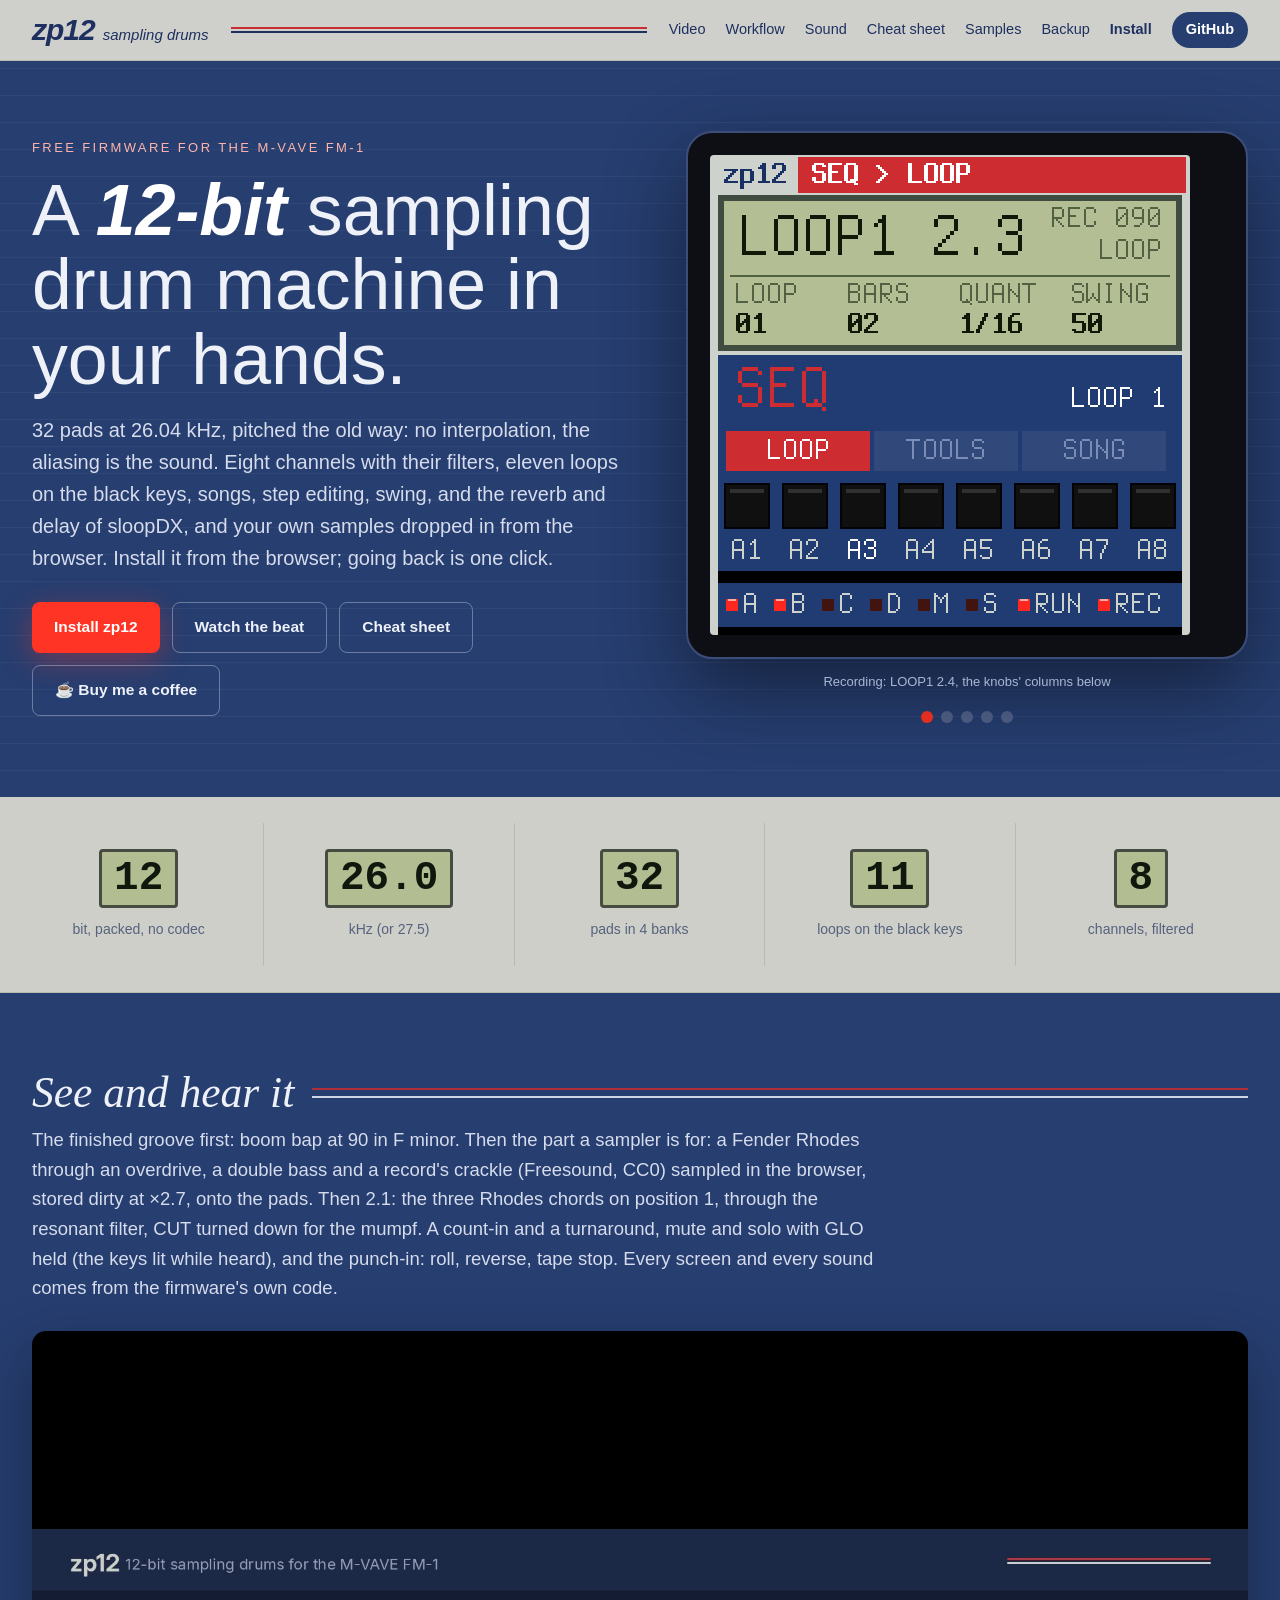
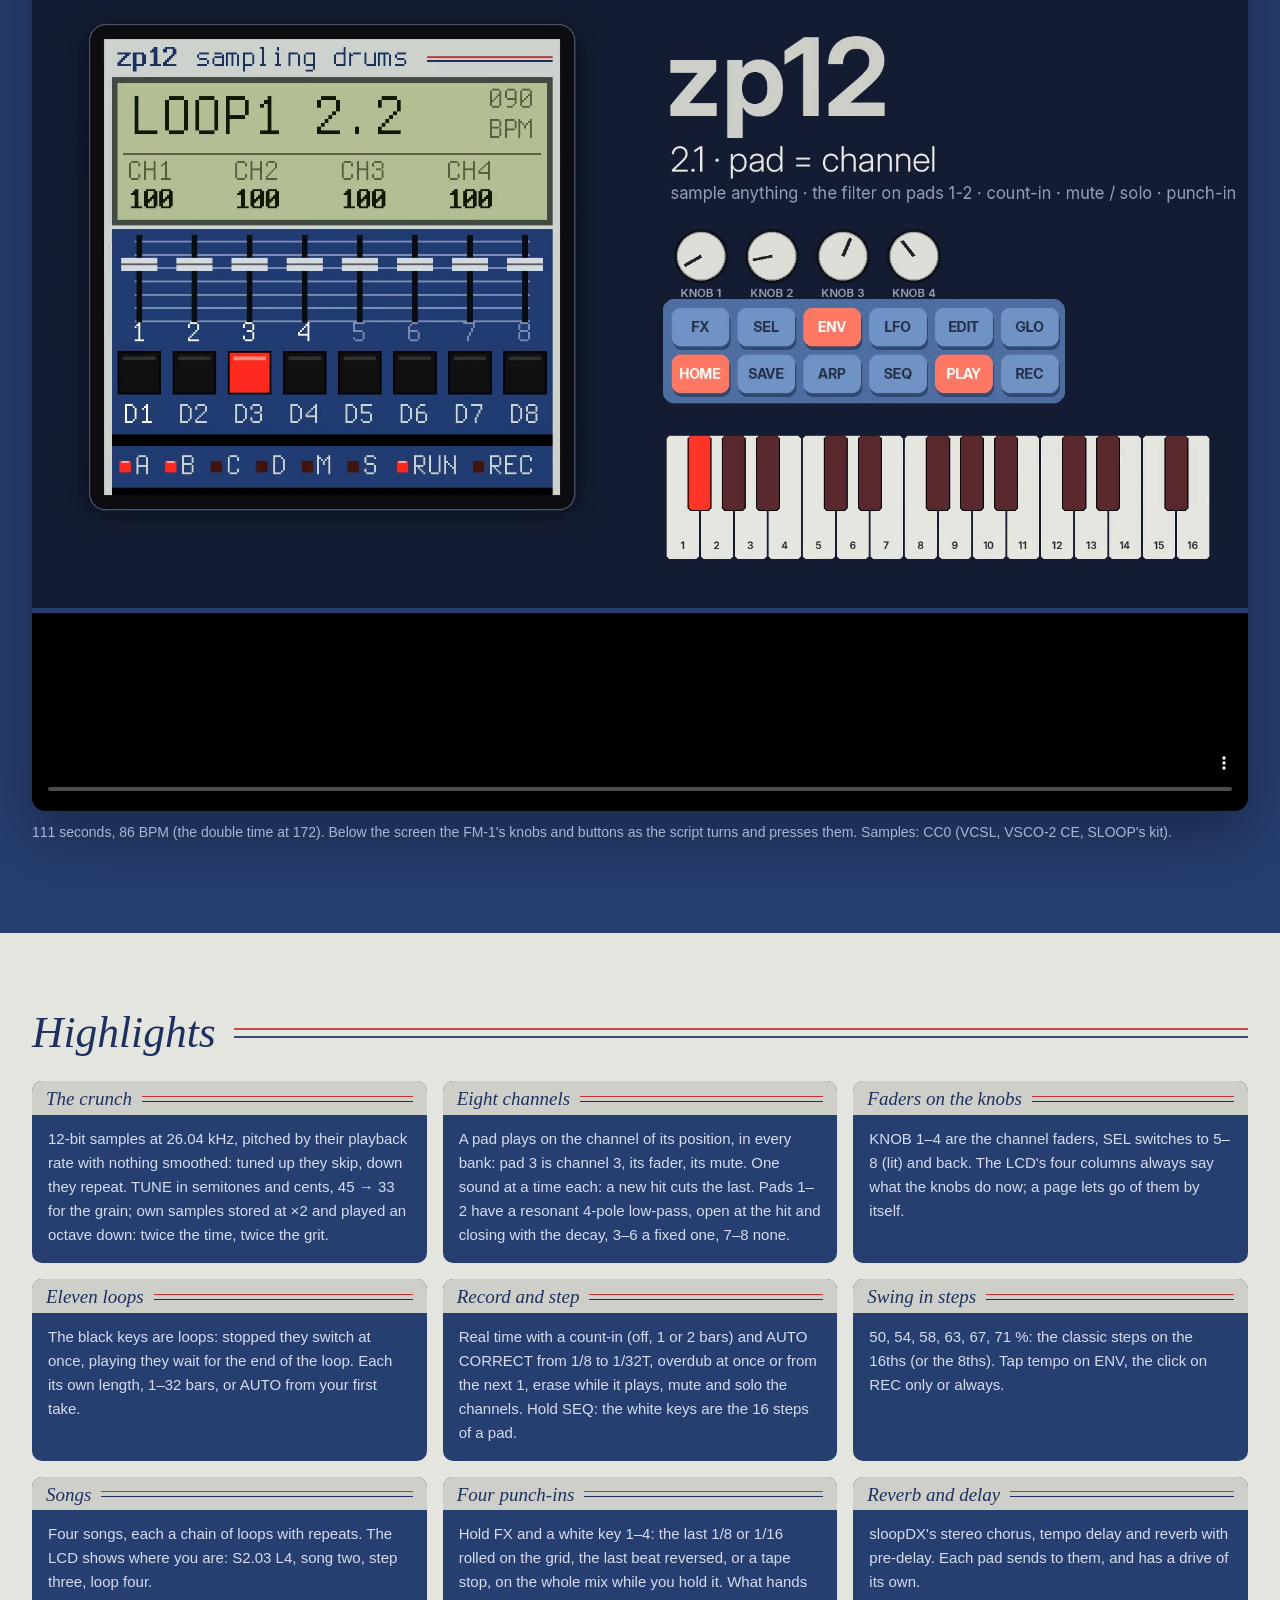
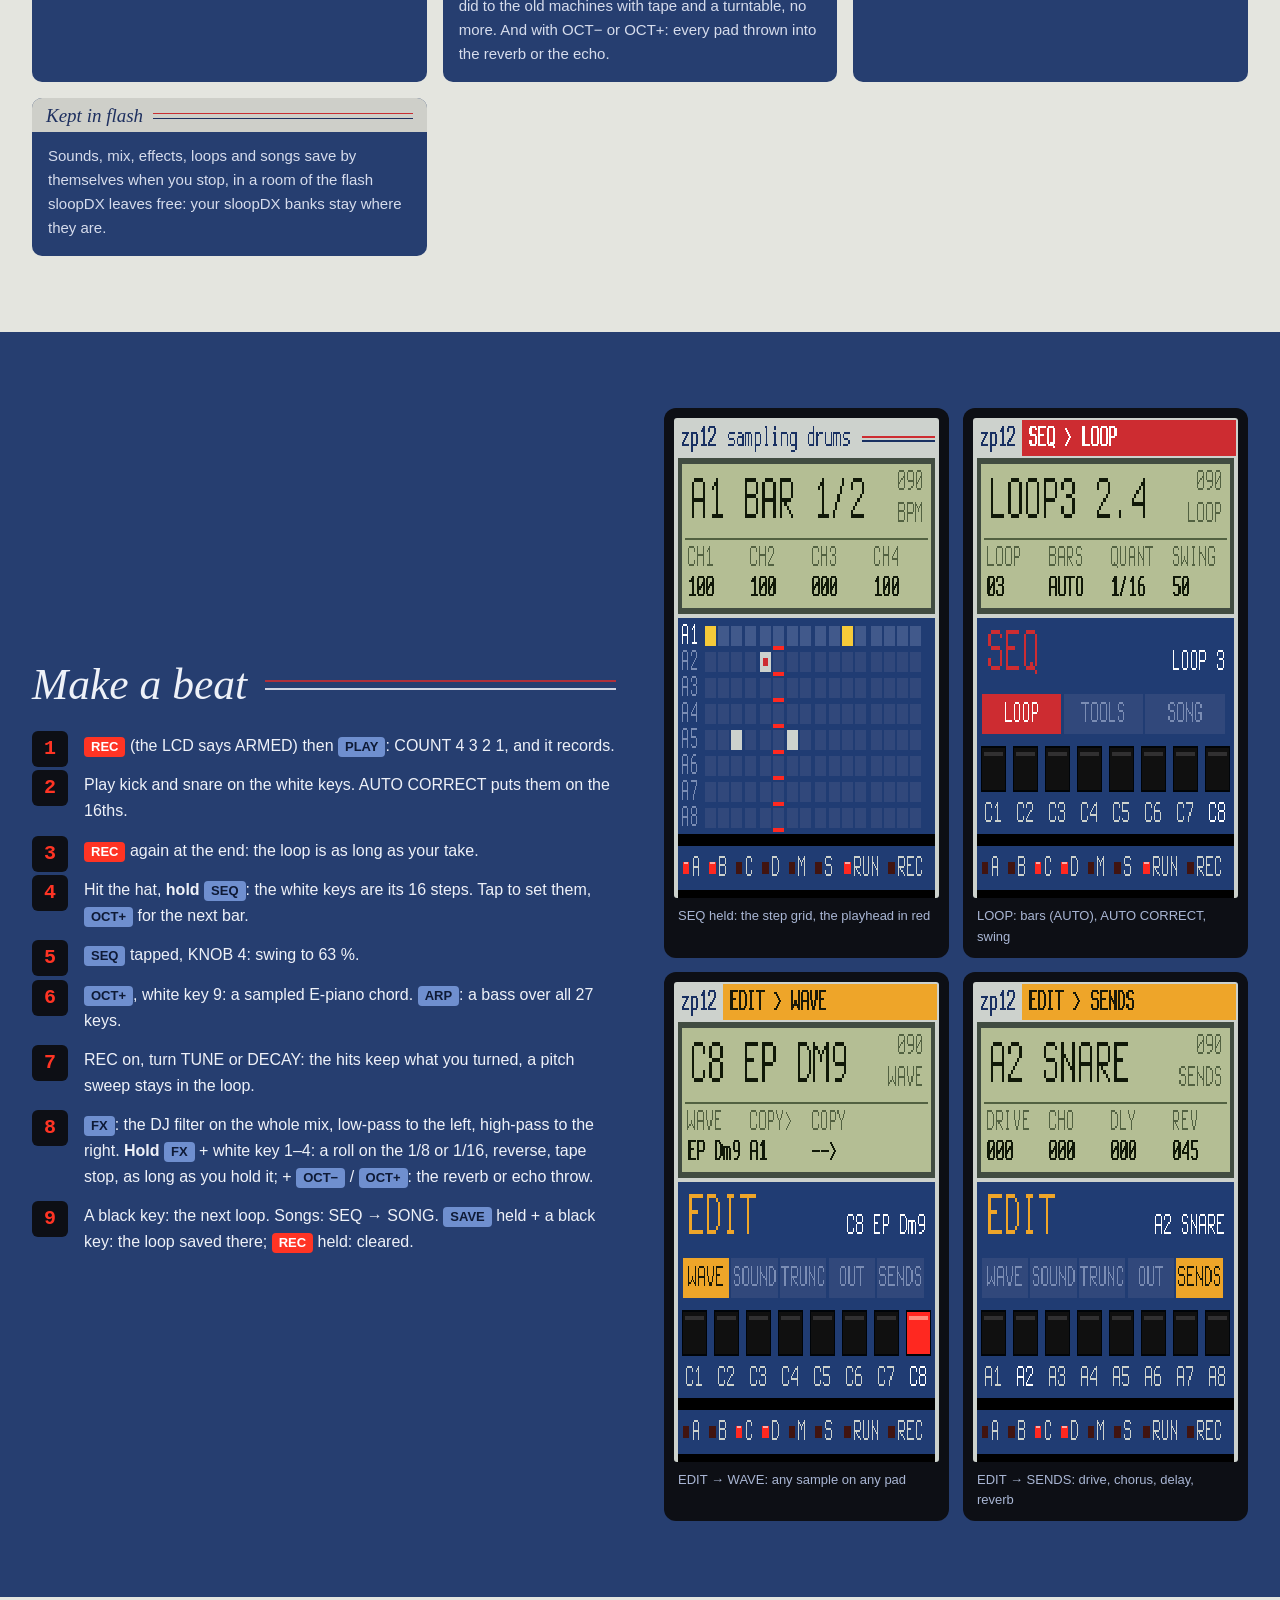
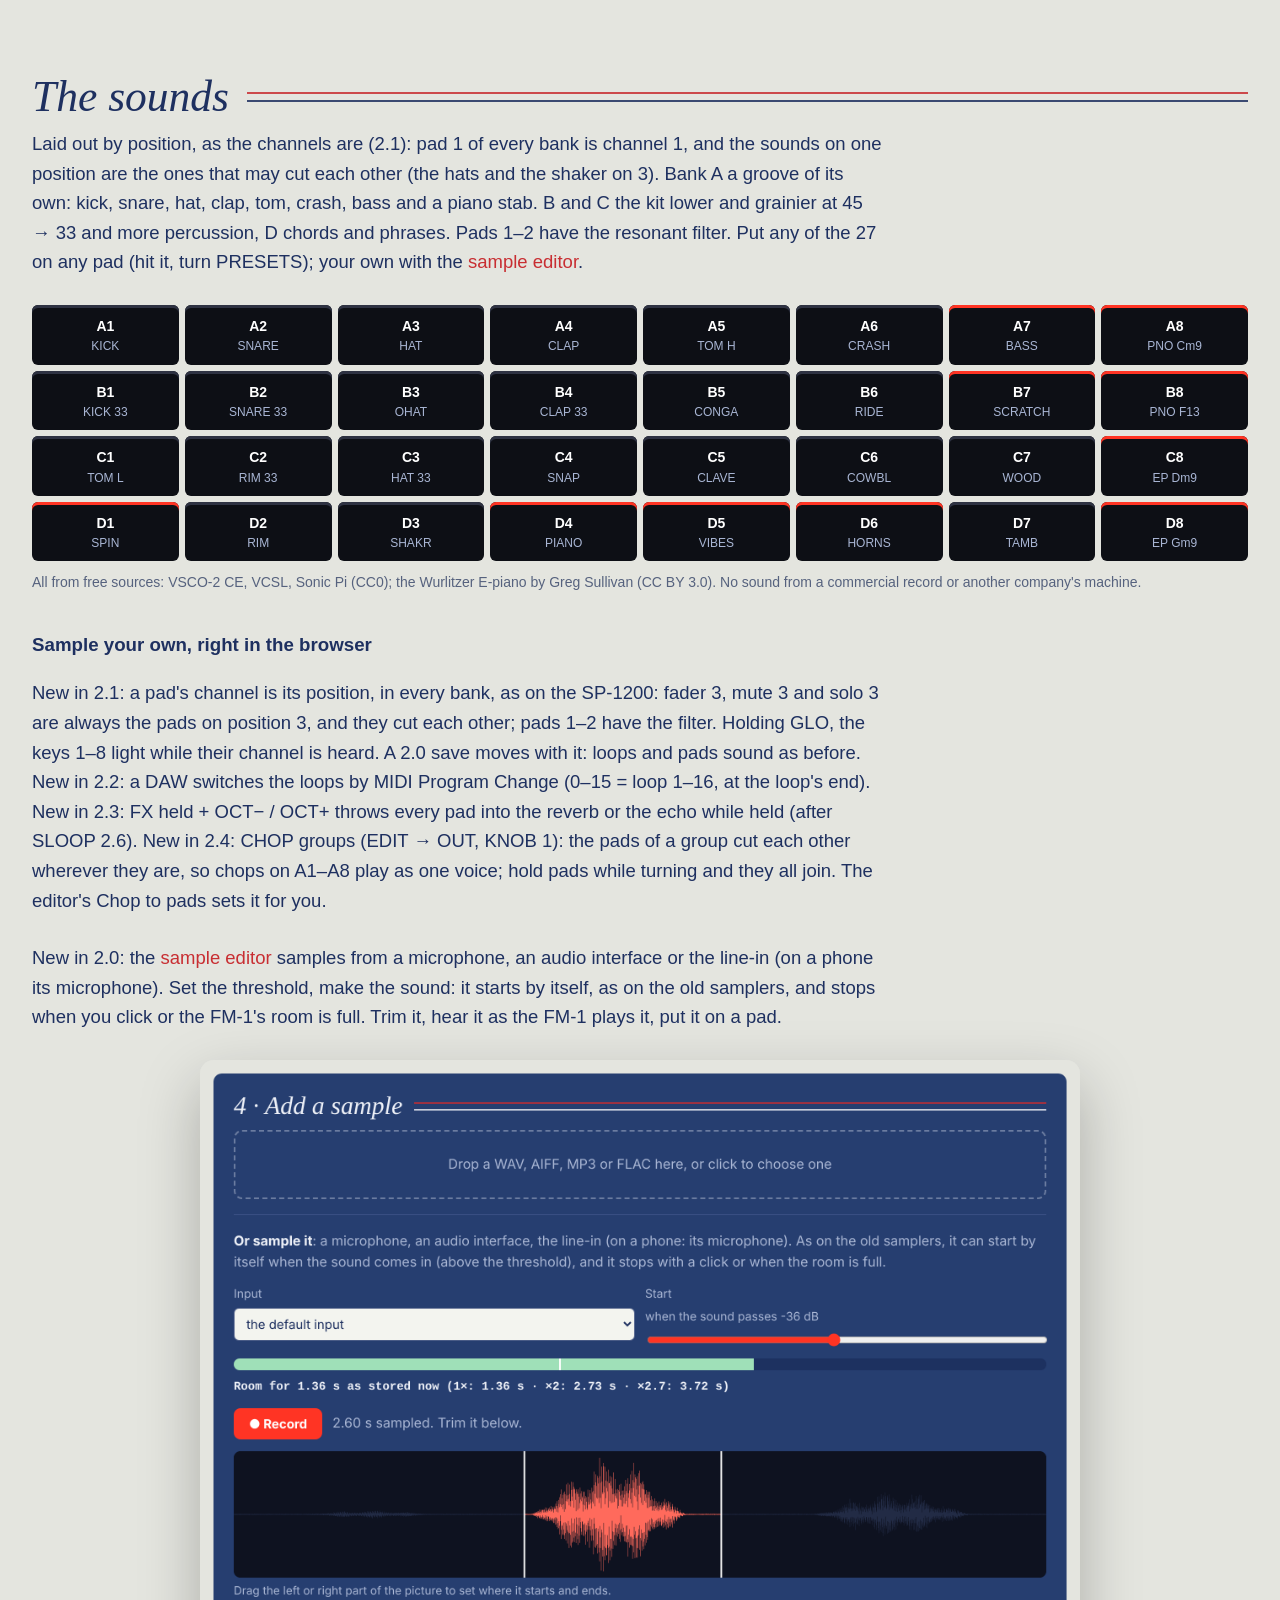
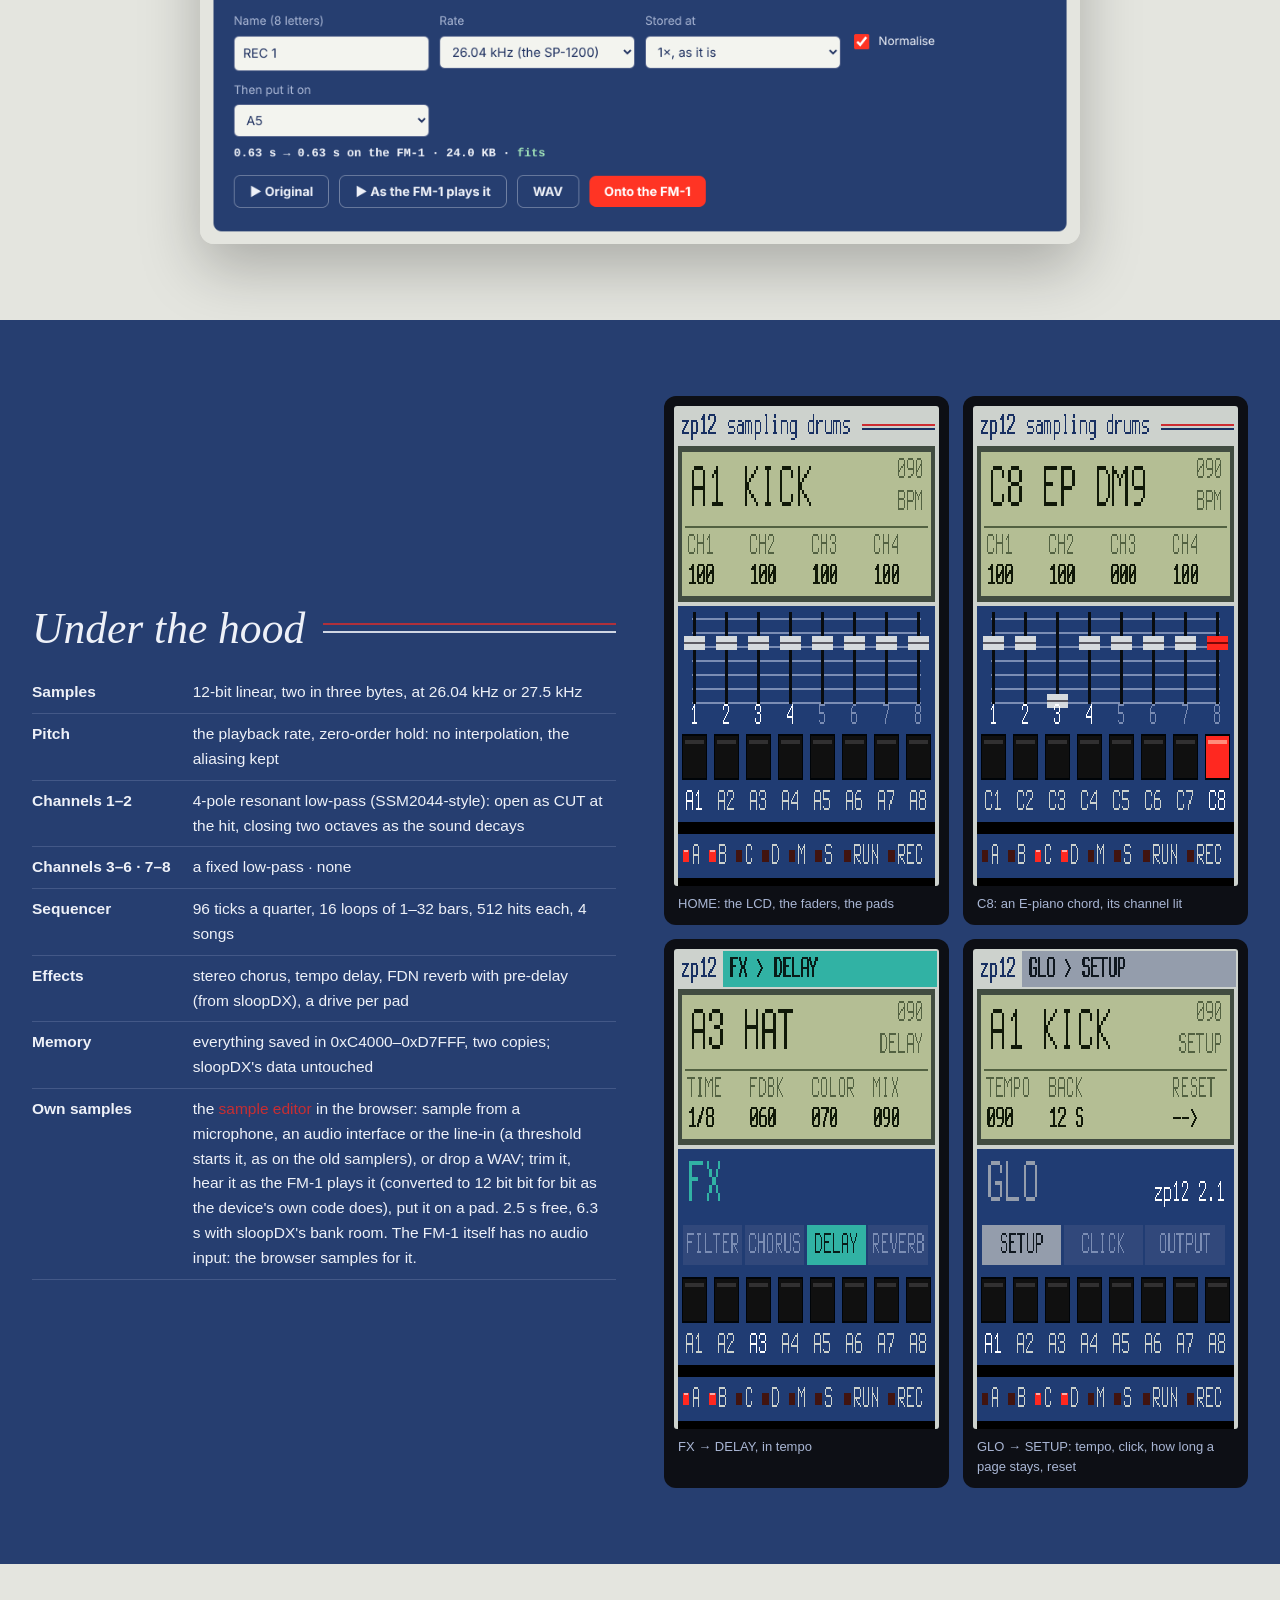
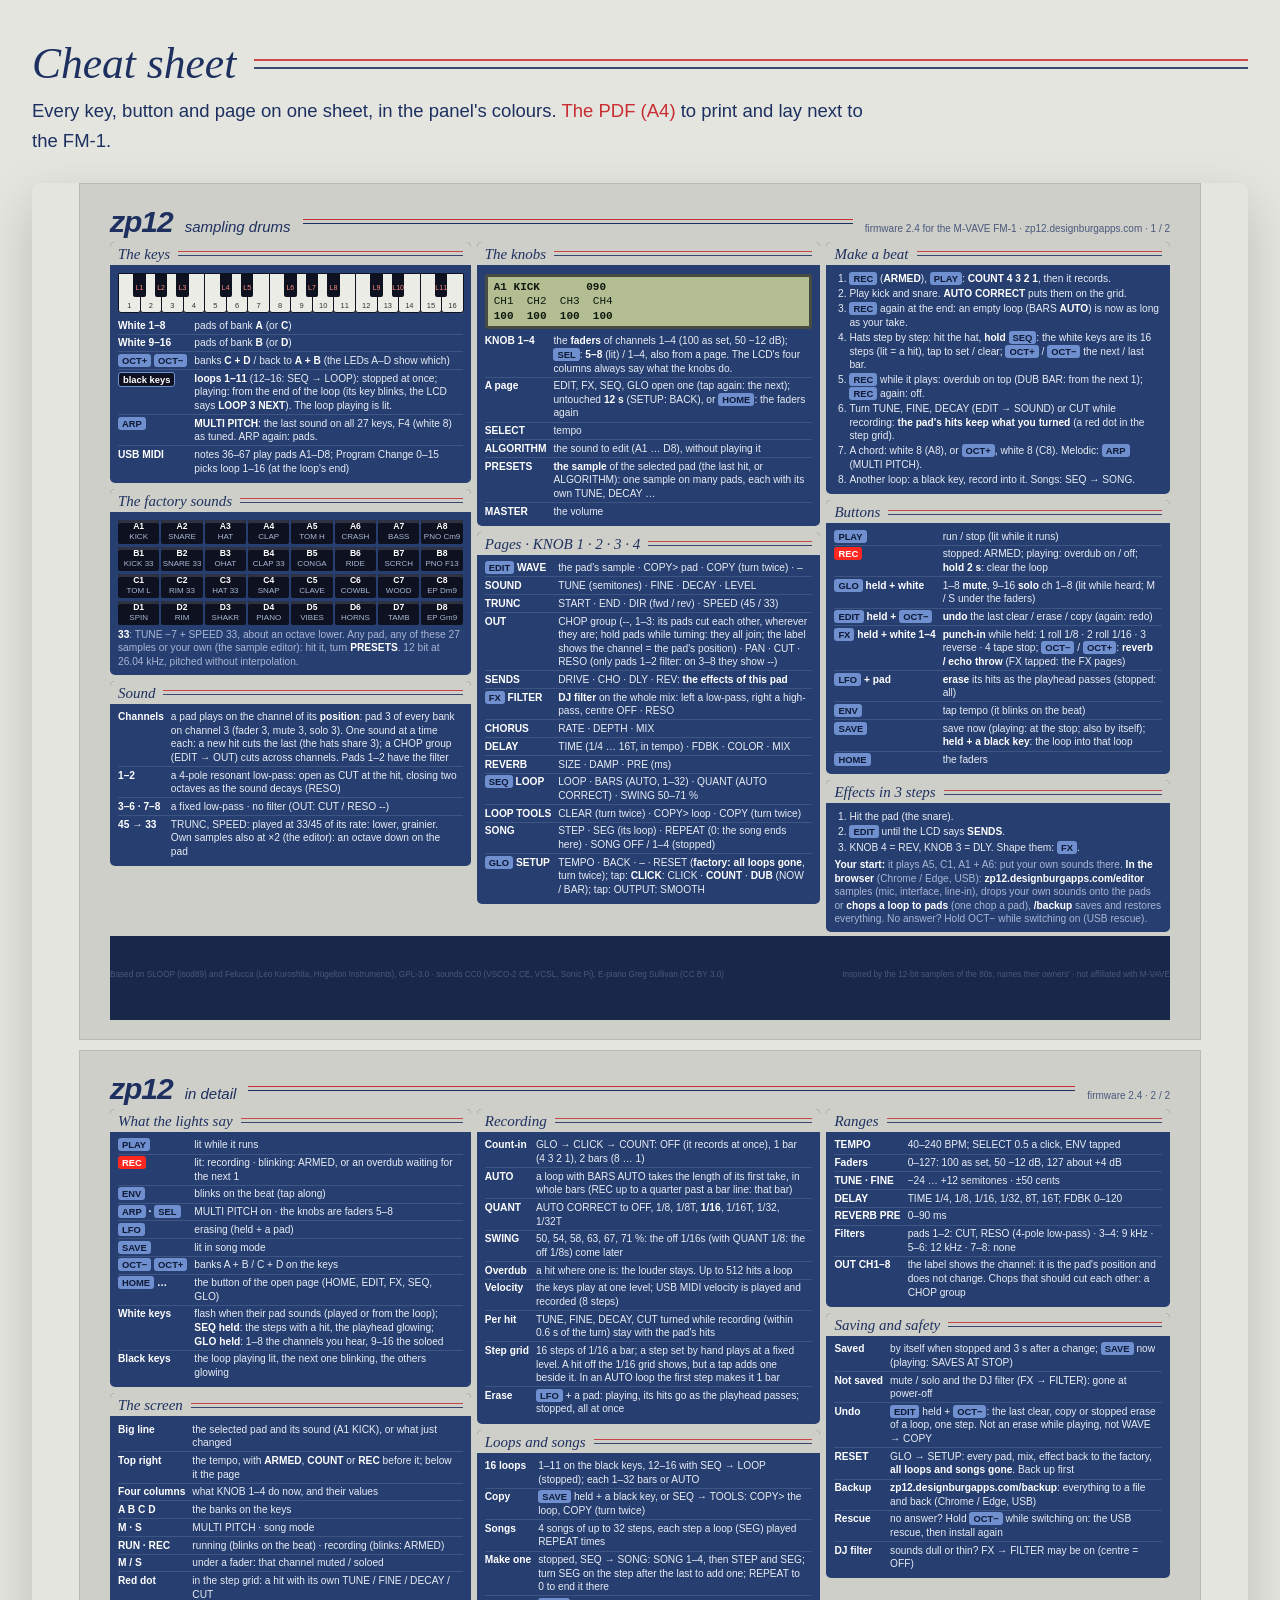
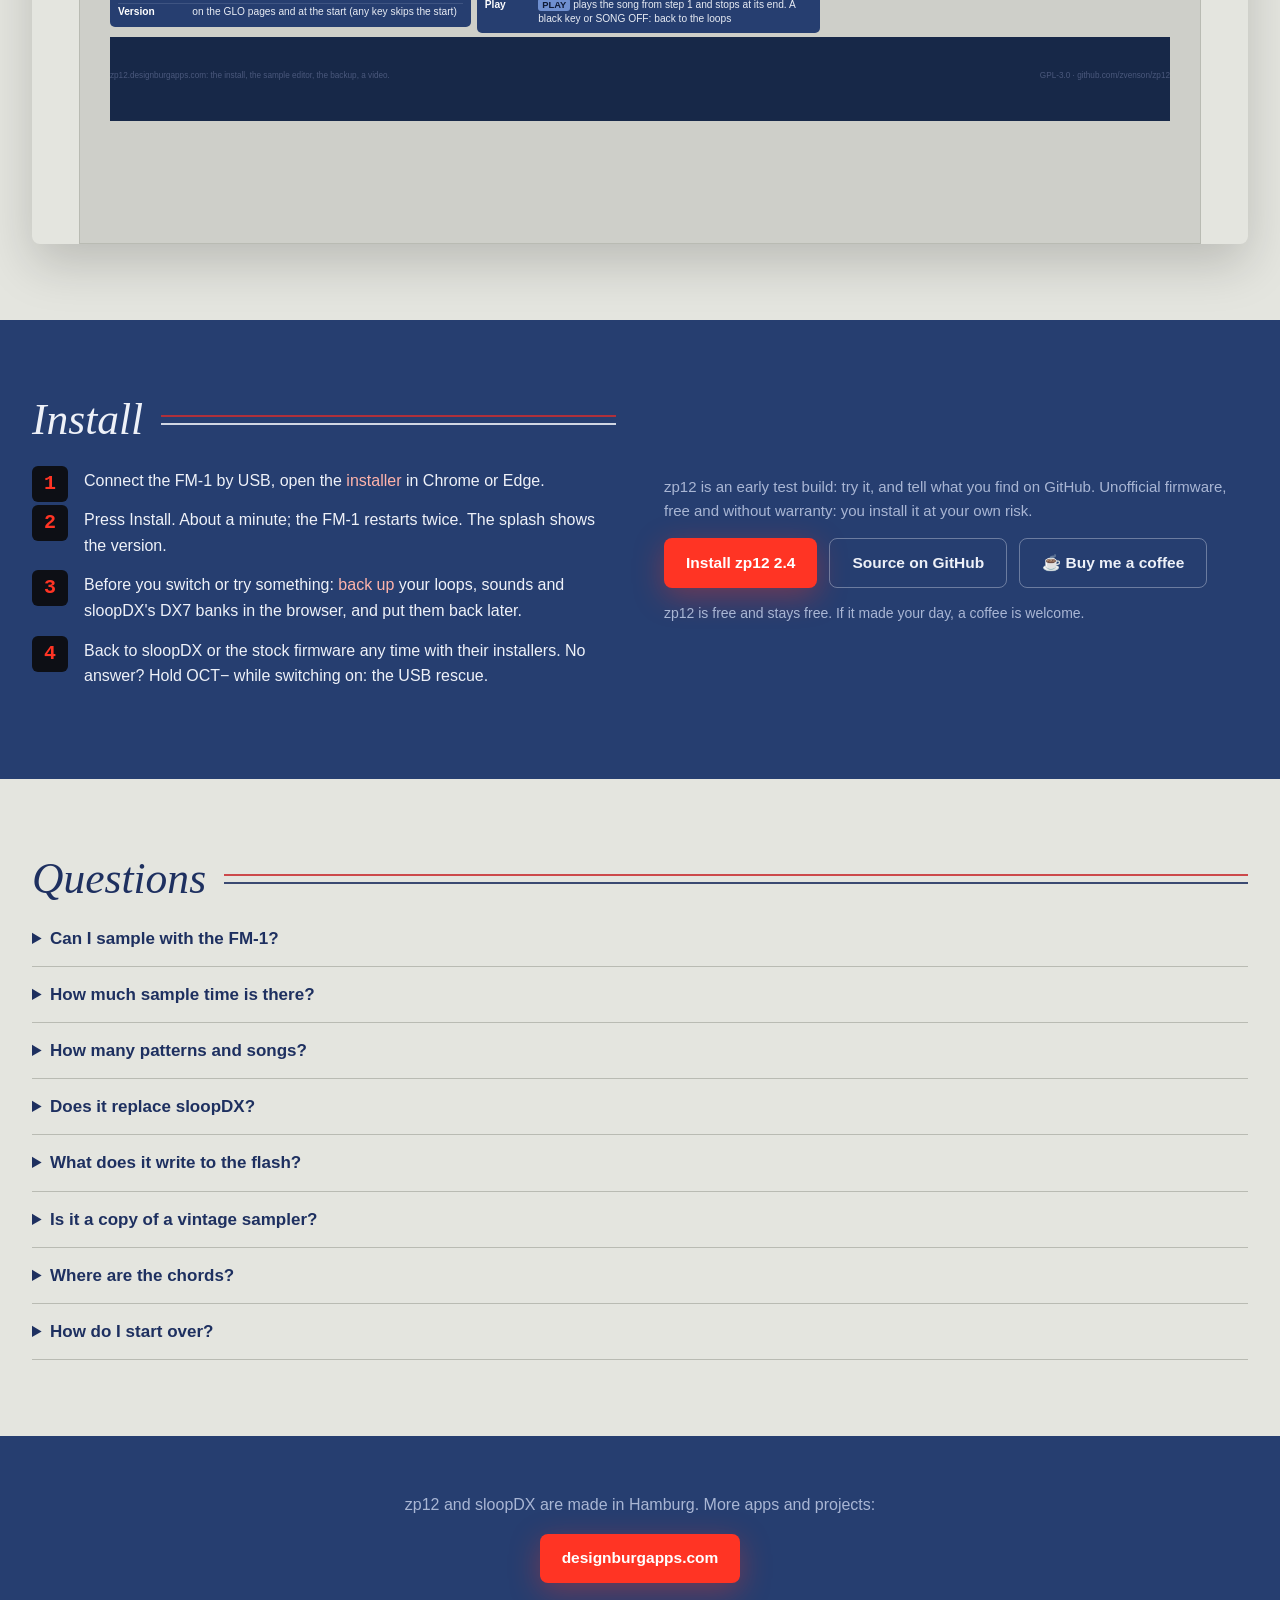
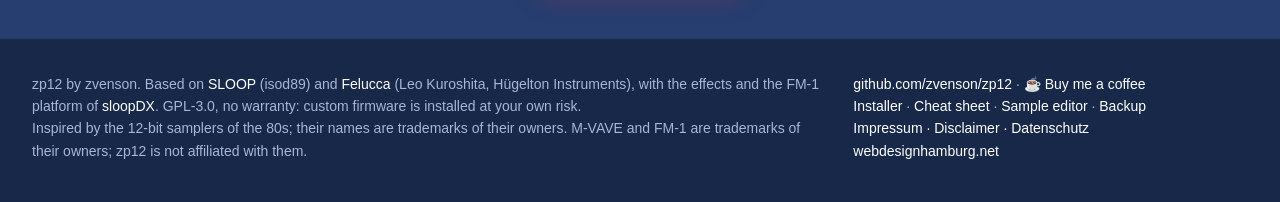
==== commit 73047da8: "2.4 released: CHOP groups (EDIT > OUT KNOB 1, pads held join; the editor's Chop to pads sets them); " ====
--- a/docs/index.html
+++ b/docs/index.html
@@ -173,7 +173,7 @@
     <div class="cta"><a class="btn primary" href="install/">Install zp12</a><a class="btn ghost" href="#video">Watch the beat</a><a class="btn ghost" href="#cheatsheet">Cheat sheet</a><a class="btn ghost" href="https://paypal.me/zvenson" rel="noopener">☕ Buy me a coffee</a></div>
   </div>
   <div>
-    <div class="device"><img id="shot" src="img/rec.png" alt="The zp12 screen on the FM-1: recording loop 1" width="480" height="480"><div class="cap" id="shotcap">Recording: LOOP1 2.3, the knobs' columns below</div></div>
+    <div class="device"><img id="shot" src="img/rec.png" alt="The zp12 screen on the FM-1: recording loop 1" width="480" height="480"><div class="cap" id="shotcap">Recording: LOOP1 2.4, the knobs' columns below</div></div>
     <div class="shots" id="dots"></div>
   </div>
 </div></header>
@@ -241,7 +241,7 @@
   <div class="pads"><span class="d">D1<i>SPIN</i></span><span>D2<i>RIM</i></span><span>D3<i>SHAKR</i></span><span class="d">D4<i>PIANO</i></span><span class="d">D5<i>VIBES</i></span><span class="d">D6<i>HORNS</i></span><span>D7<i>TAMB</i></span><span class="d">D8<i>EP Gm9</i></span></div>
   <p class="caption">All from free sources: VSCO-2 CE, VCSL, Sonic Pi (CC0); the Wurlitzer E-piano by Greg Sullivan (CC BY 3.0). No sound from a commercial record or another company's machine.</p>
   <h3 style="margin-top:36px">Sample your own, right in the browser</h3>
-  <p class="intro">New in 2.1: a pad's channel is its position, in every bank, as on the SP-1200: fader 3, mute 3 and solo 3 are always the pads on position 3, and only they cut each other; pads 1–2 have the filter. Holding GLO, the keys 1–8 light while their channel is heard. A 2.0 save moves with it: loops and pads sound as before. New in 2.2: a DAW switches the loops by MIDI Program Change (0–15 = loop 1–16, at the loop's end). New in 2.3: FX held + OCT− / OCT+ throws every pad into the reverb or the echo while held (after SLOOP 2.6).</p>
+  <p class="intro">New in 2.1: a pad's channel is its position, in every bank, as on the SP-1200: fader 3, mute 3 and solo 3 are always the pads on position 3, and they cut each other; pads 1–2 have the filter. Holding GLO, the keys 1–8 light while their channel is heard. A 2.0 save moves with it: loops and pads sound as before. New in 2.2: a DAW switches the loops by MIDI Program Change (0–15 = loop 1–16, at the loop's end). New in 2.3: FX held + OCT− / OCT+ throws every pad into the reverb or the echo while held (after SLOOP 2.6). New in 2.4: CHOP groups (EDIT → OUT, KNOB 1): the pads of a group cut each other wherever they are, so chops on A1–A8 play as one voice; hold pads while turning and they all join. The editor's Chop to pads sets it for you.</p>
   <p class="intro">New in 2.0: the <a href="editor/">sample editor</a> samples from a microphone, an audio interface or the line-in (on a phone its microphone). Set the threshold, make the sound: it starts by itself, as on the old samplers, and stops when you click or the FM-1's room is full. Trim it, hear it as the FM-1 plays it, put it on a pad.</p>
   <a href="editor/"><img src="img/sampling.png" alt="The zp12 sample editor: sampling from the microphone, the level meter, the threshold, the room left, the take trimmed" width="1044" height="930" loading="lazy" style="width:100%;max-width:880px;height:auto;margin:0 auto;border-radius:14px;display:block;box-shadow:0 24px 60px rgba(0,0,0,0.25)"></a>
 </div></section>
@@ -274,7 +274,7 @@
   <div class="csw"><!--cs--><div class="cs"><div class="sheet">
 <header>
   <span class="mark">zp12</span><span class="sub">sampling drums</span><span class="rule"></span>
-  <span class="ver">firmware 2.3 for the M-VAVE FM-1 · zp12.designburgapps.com · 1 / 2</span>
+  <span class="ver">firmware 2.4 for the M-VAVE FM-1 · zp12.designburgapps.com · 1 / 2</span>
 </header>
 
 <div class="grid">
@@ -301,7 +301,7 @@
 
   <div class="box" style="margin-top:6px"><h2>Sound</h2><div class="in">
     <table>
-      <tr><td>Channels</td><td>a pad plays on the channel of its <b>position</b>: pad 3 of every bank on channel 3 (fader 3, mute 3, solo 3). One sound at a time each: a new hit cuts the last (the hats share 3). Pads 1–2 have the filter</td></tr>
+      <tr><td>Channels</td><td>a pad plays on the channel of its <b>position</b>: pad 3 of every bank on channel 3 (fader 3, mute 3, solo 3). One sound at a time each: a new hit cuts the last (the hats share 3); a CHOP group (EDIT → OUT) cuts across channels. Pads 1–2 have the filter</td></tr>
       <tr><td>1–2</td><td>a 4-pole resonant low-pass: open as CUT at the hit, closing two octaves as the sound decays (RESO)</td></tr>
       <tr><td>3–6 · 7–8</td><td>a fixed low-pass · no filter (OUT: CUT / RESO --)</td></tr>
       <tr><td>45 → 33</td><td>TRUNC, SPEED: played at 33/45 of its rate: lower, grainier. Own samples also at ×2 (the editor): an octave down on the pad</td></tr>
@@ -327,7 +327,7 @@
       <tr><td><span class="k">EDIT</span> WAVE</td><td>the pad's sample · COPY> pad · COPY (turn twice) · –</td></tr>
       <tr><td>SOUND</td><td>TUNE (semitones) · FINE · DECAY · LEVEL</td></tr>
       <tr><td>TRUNC</td><td>START · END · DIR (fwd / rev) · SPEED (45 / 33)</td></tr>
-      <tr><td>OUT</td><td>CHAN (the pad's position) · PAN · CUT · RESO (only pads 1–2 filter: on 3–8 they show --)</td></tr>
+      <tr><td>OUT</td><td>CHOP group (--, 1–3: its pads cut each other, wherever they are; hold pads while turning: they all join; the label shows the channel = the pad's position) · PAN · CUT · RESO (only pads 1–2 filter: on 3–8 they show --)</td></tr>
       <tr><td>SENDS</td><td>DRIVE · CHO · DLY · REV: <b>the effects of this pad</b></td></tr>
       <tr><td><span class="k">FX</span> FILTER</td><td><b>DJ filter</b> on the whole mix: left a low-pass, right a high-pass, centre OFF · RESO</td></tr>
       <tr><td>CHORUS</td><td>RATE · DEPTH · MIX</td></tr>
@@ -386,7 +386,7 @@
 <div class="sheet p2">
 <header>
   <span class="mark">zp12</span><span class="sub">in detail</span><span class="rule"></span>
-  <span class="ver">firmware 2.3 · 2 / 2</span>
+  <span class="ver">firmware 2.4 · 2 / 2</span>
 </header>
 
 <div class="grid">
@@ -456,7 +456,7 @@
       <tr><td>DELAY</td><td>TIME 1/4, 1/8, 1/16, 1/32, 8T, 16T; FDBK 0–120</td></tr>
       <tr><td>REVERB PRE</td><td>0–90 ms</td></tr>
       <tr><td>Filters</td><td>pads 1–2: CUT, RESO (4-pole low-pass) · 3–4: 9 kHz · 5–6: 12 kHz · 7–8: none</td></tr>
-      <tr><td>OUT CHAN</td><td>shows the channel: it is the pad's position and does not change</td></tr>
+      <tr><td>OUT CH1–8</td><td>the label shows the channel: it is the pad's position and does not change. Chops that should cut each other: a CHOP group</td></tr>
     </table>
   </div></div>
 
@@ -502,7 +502,7 @@
   </div>
   <div>
     <p class="dim" style="font-size:15px">zp12 is an early test build: try it, and tell what you find on GitHub. Unofficial firmware, free and without warranty: you install it at your own risk.</p>
-    <div class="cta"><a class="btn primary" href="install/">Install zp12 2.3</a><a class="btn ghost" href="https://github.com/zvenson/zp12">Source on GitHub</a><a class="btn ghost" href="https://paypal.me/zvenson" rel="noopener">☕ Buy me a coffee</a></div>
+    <div class="cta"><a class="btn primary" href="install/">Install zp12 2.4</a><a class="btn ghost" href="https://github.com/zvenson/zp12">Source on GitHub</a><a class="btn ghost" href="https://paypal.me/zvenson" rel="noopener">☕ Buy me a coffee</a></div>
     <p class="dim" style="font-size:14px;margin-top:14px">zp12 is free and stays free. If it made your day, a coffee is welcome.</p>
   </div>
 </div></section>
@@ -533,7 +533,7 @@
 <script>
 /* the hero's screens, one after the other */
 (() => {
-  const S = [["rec", "Recording: LOOP1 2.3, the knobs' columns below"], ["steps", "SEQ held: the step grid"], ["chord", "C8: a sampled E-piano chord"],
+  const S = [["rec", "Recording: LOOP1 2.4, the knobs' columns below"], ["steps", "SEQ held: the step grid"], ["chord", "C8: a sampled E-piano chord"],
              ["wave", "EDIT → WAVE: any sample on any pad"], ["home", "HOME: the faders on the knobs"]];
   const img = document.getElementById("shot"), cap = document.getElementById("shotcap"), dots = document.getElementById("dots");
   let i = 0;
@@ -547,7 +547,7 @@
      no cookies, IPs anonymised on the server, Do Not Track respected -->
 <script>
   var _paq = window._paq = window._paq || [];
-  var _mtmSite = {"zp12.designburgapps.com": "3", "fm1.designburgapps.com": "4", "designburgapps.com": "5",
+  var _mtmSite = {"zp12.designburgapps.com": "3", "thefirmwarehub.com": "4", "fm1.designburgapps.com": "4", "designburgapps.com": "5",
                   "www.designburgapps.com": "5"}[location.hostname] || "1";
   _paq.push(['setDomains', [location.hostname]]);
   _paq.push(['disableCookies']);
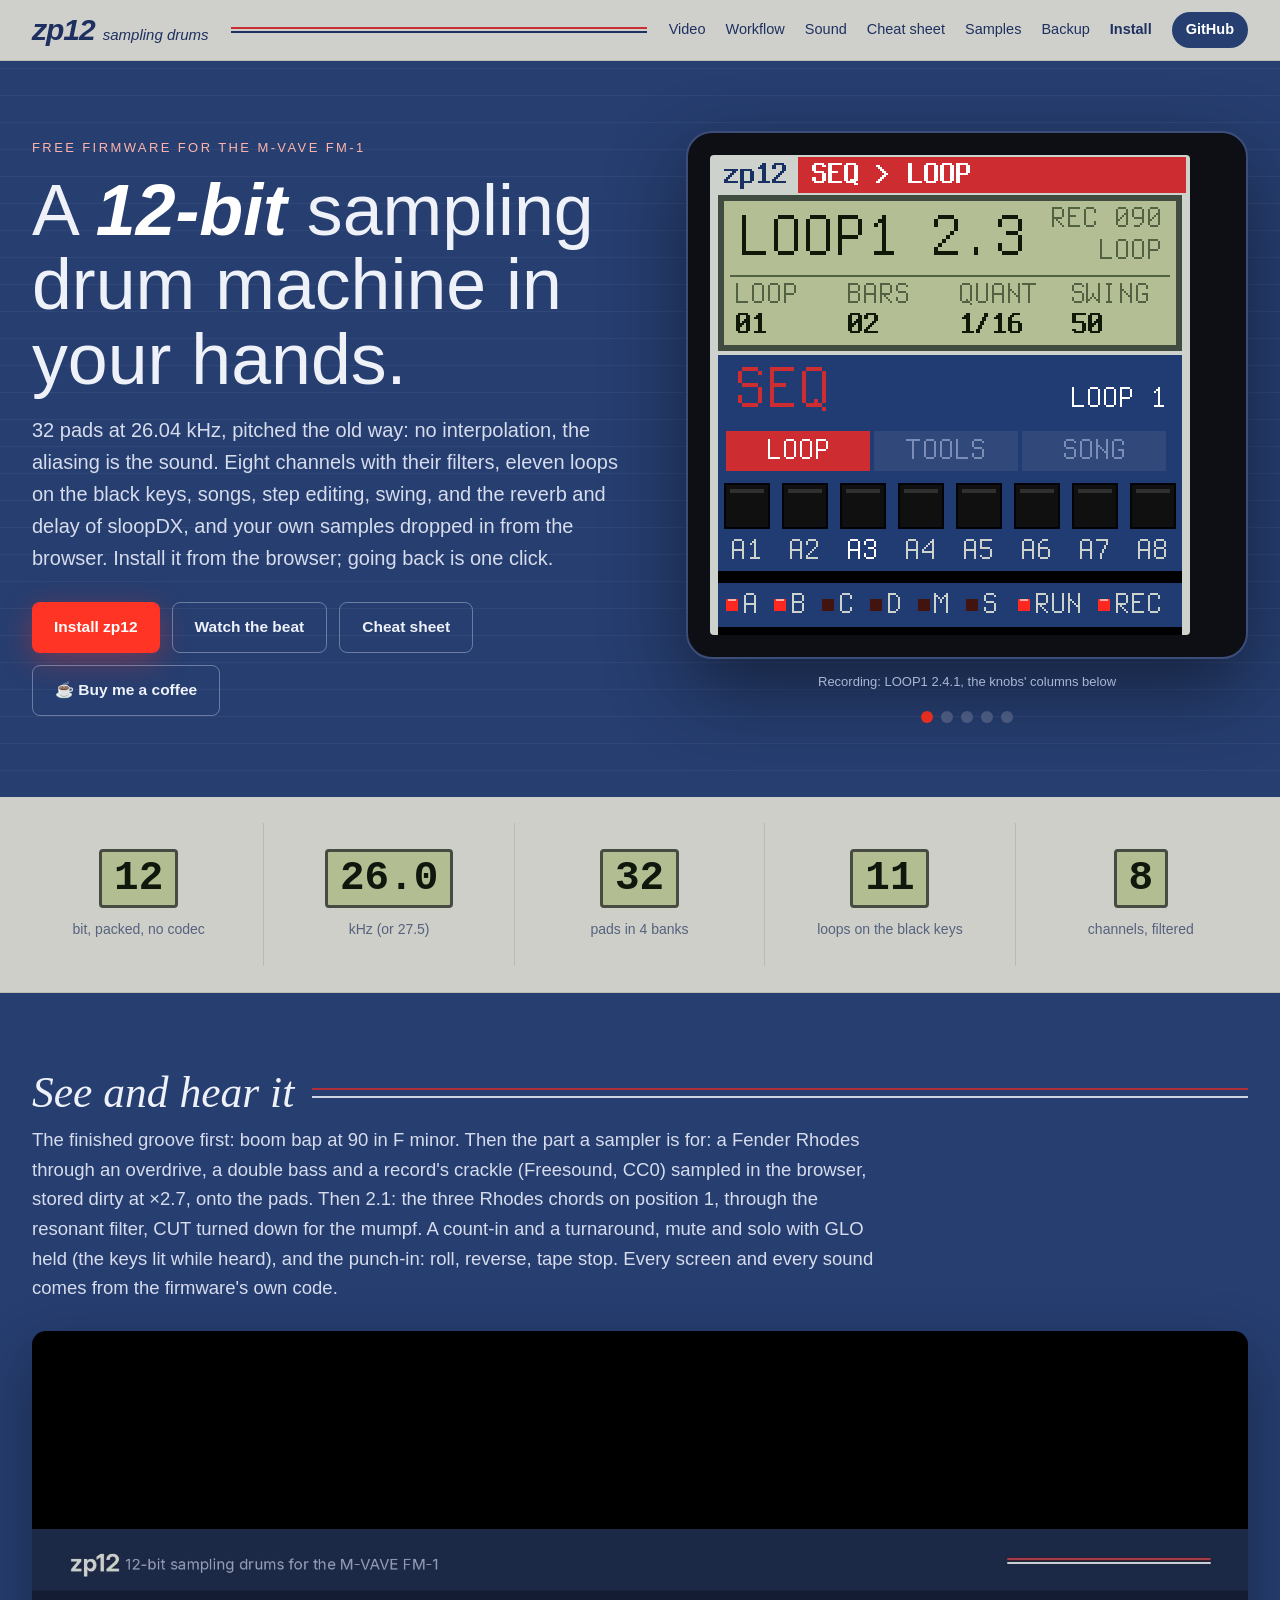
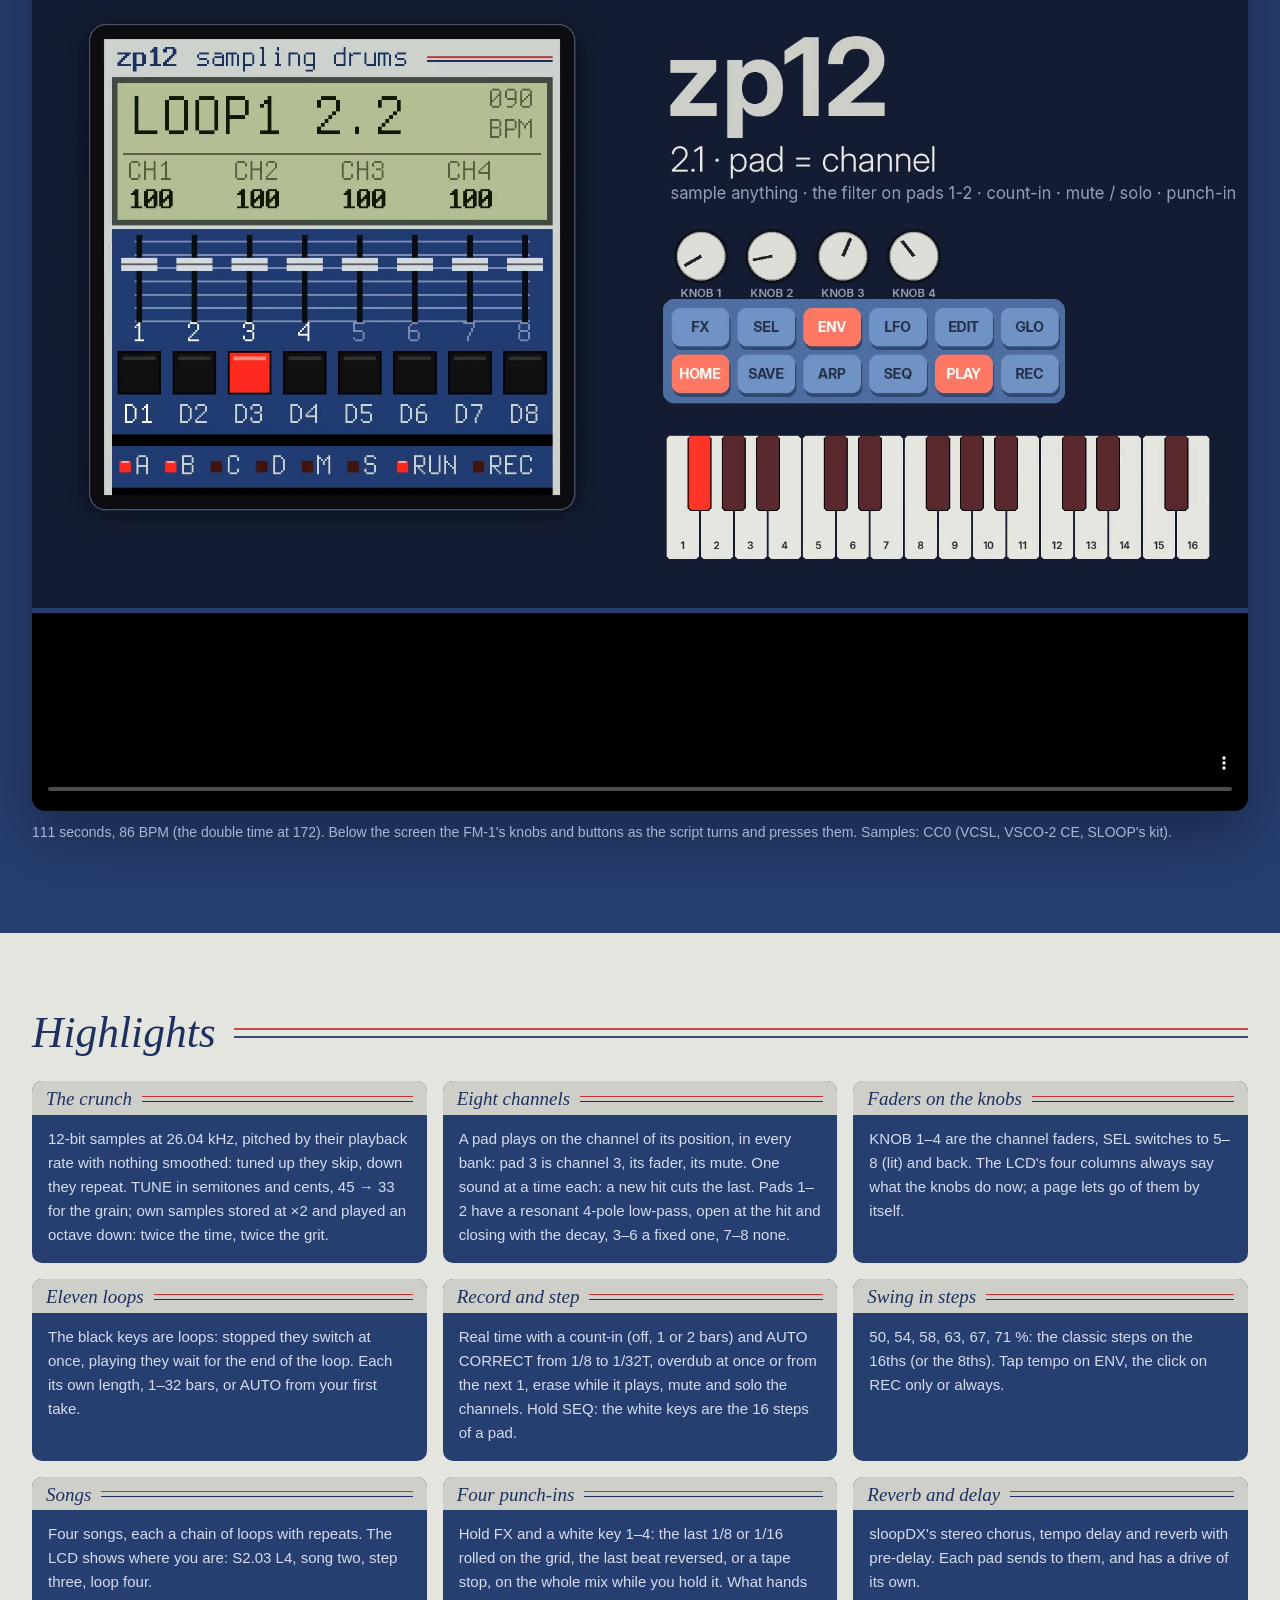
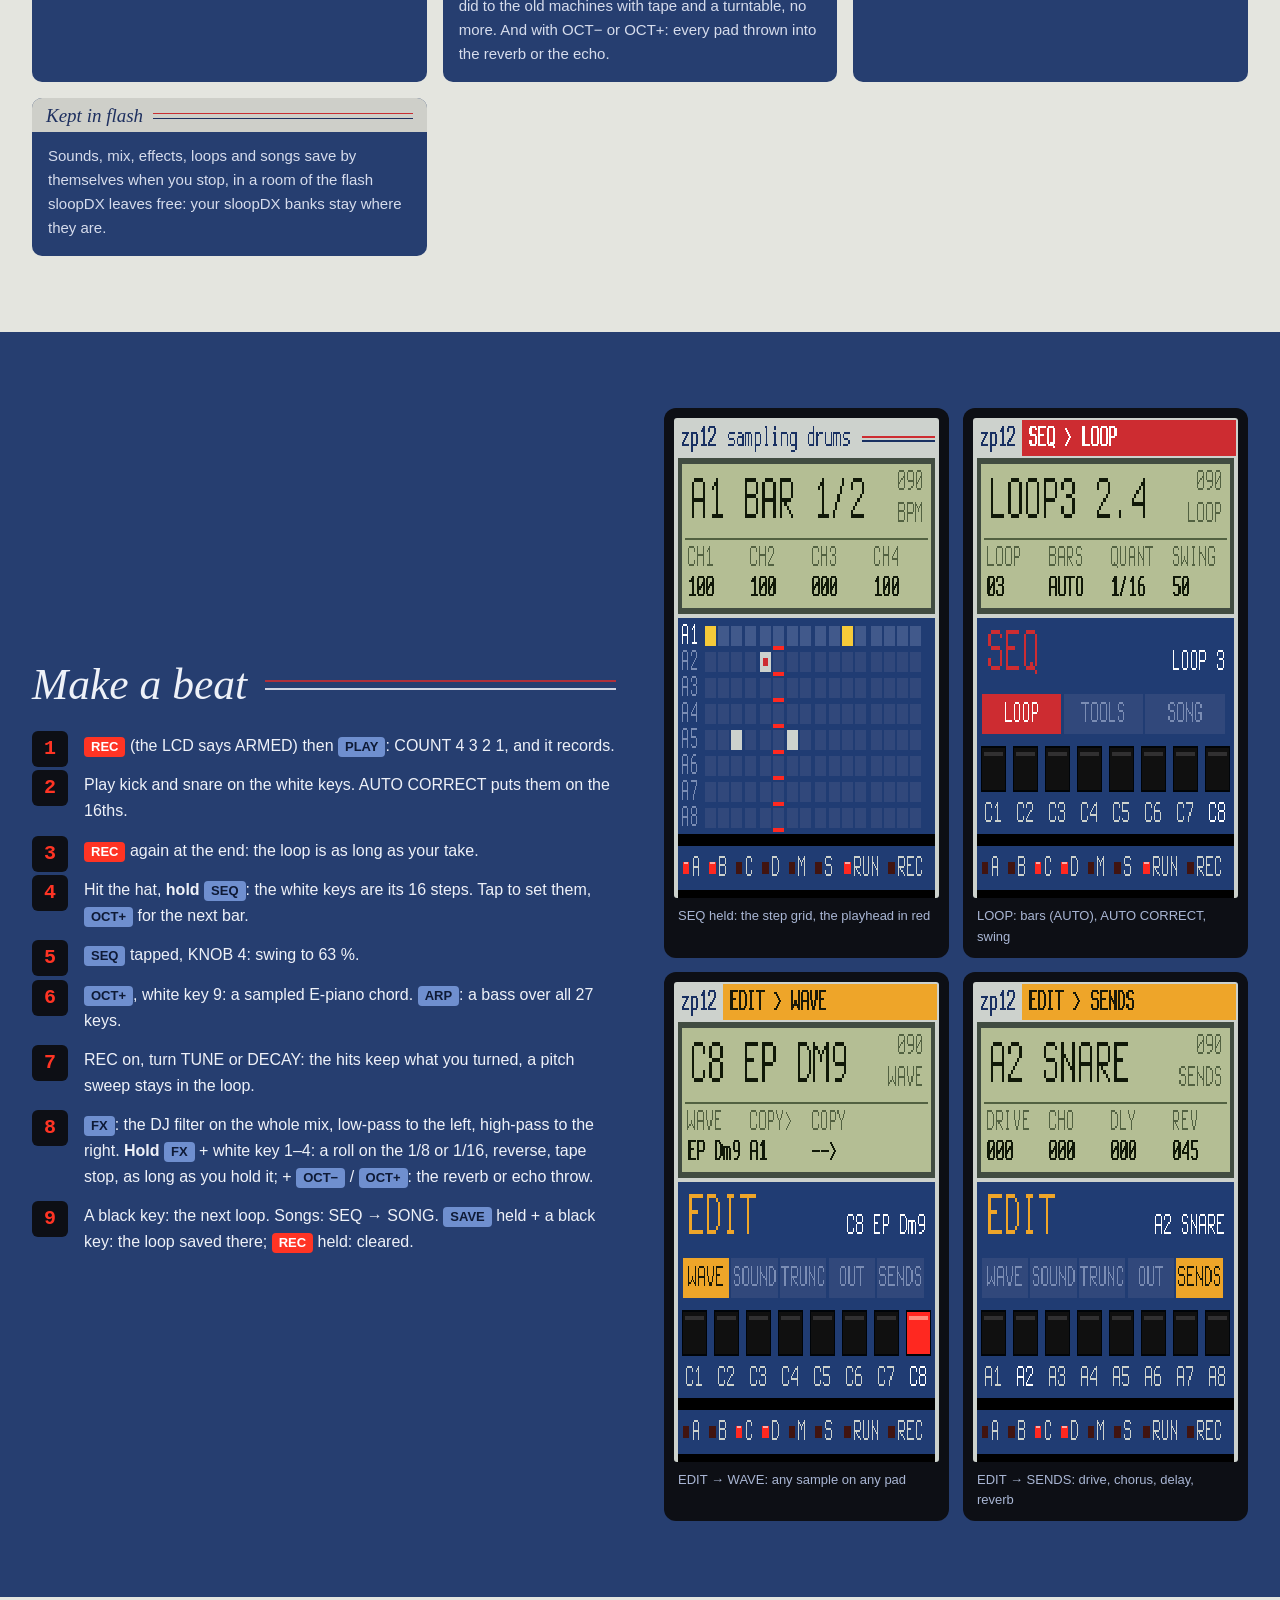
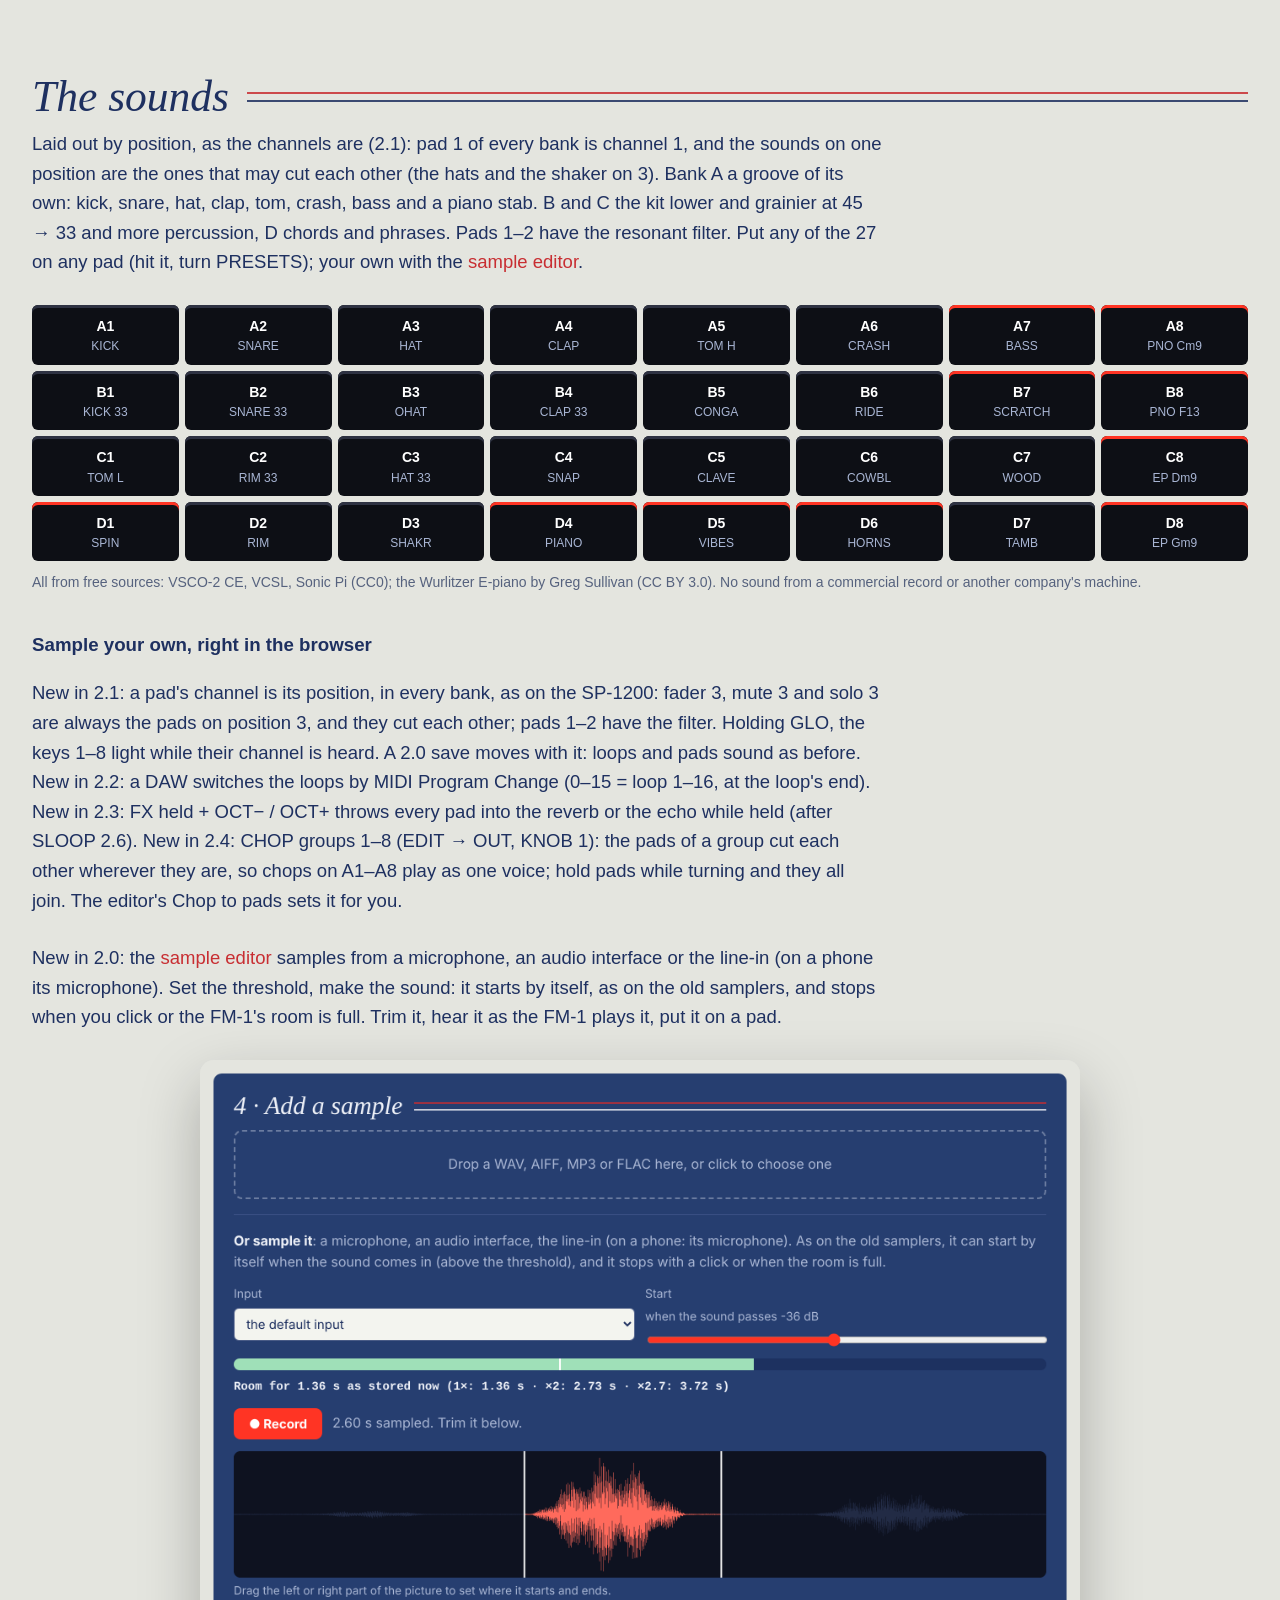
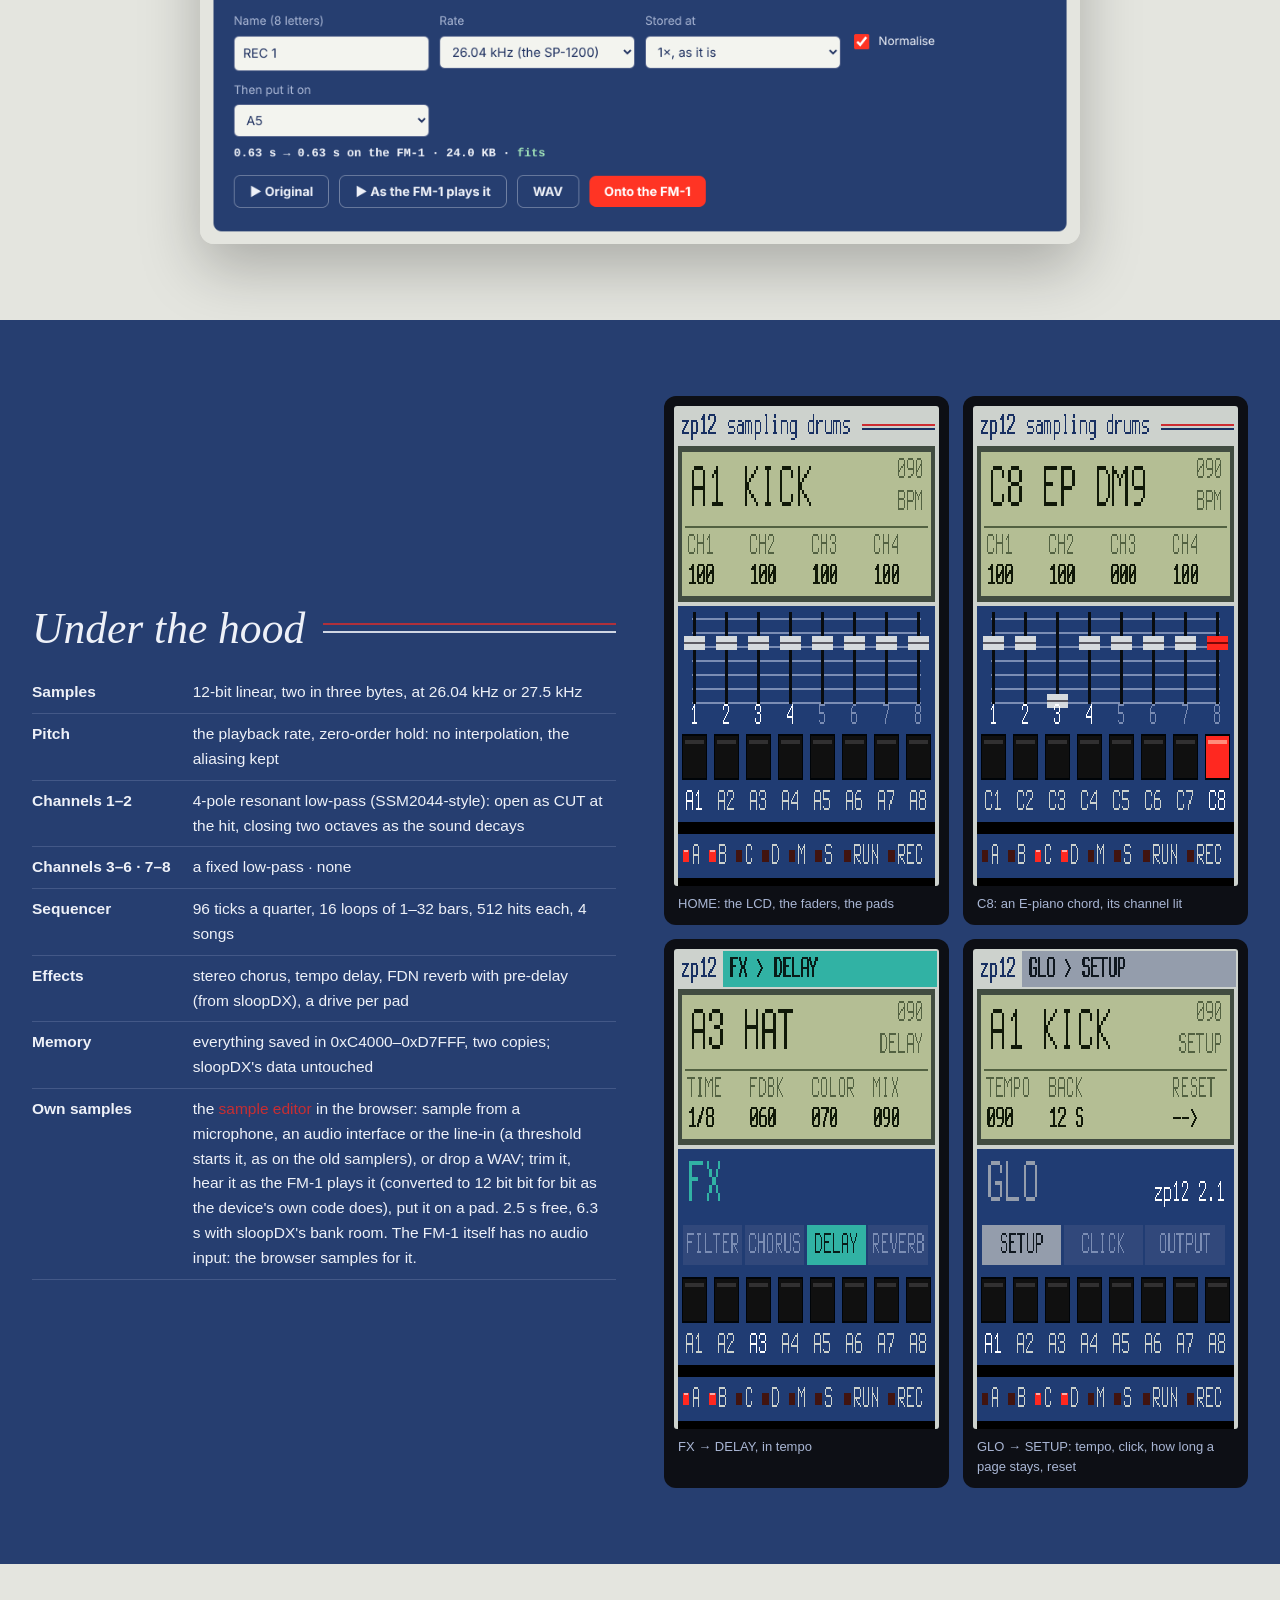
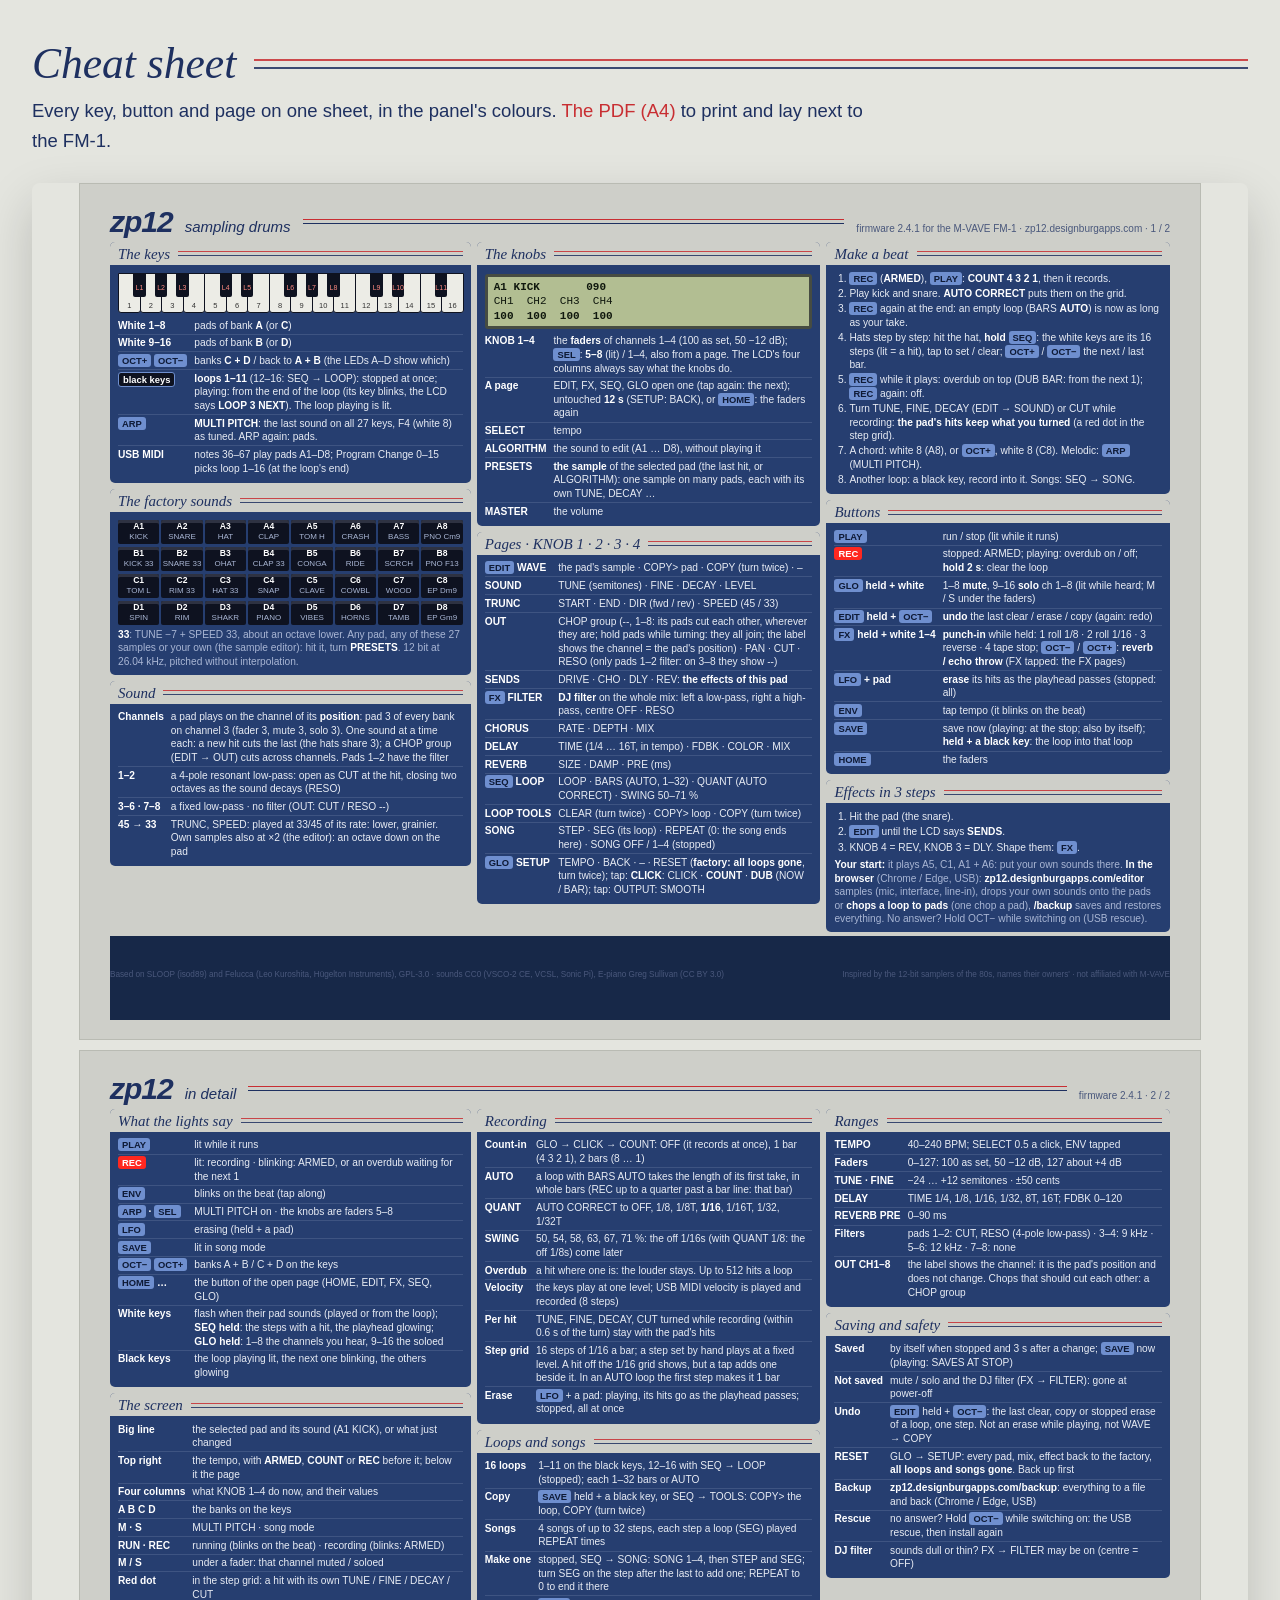
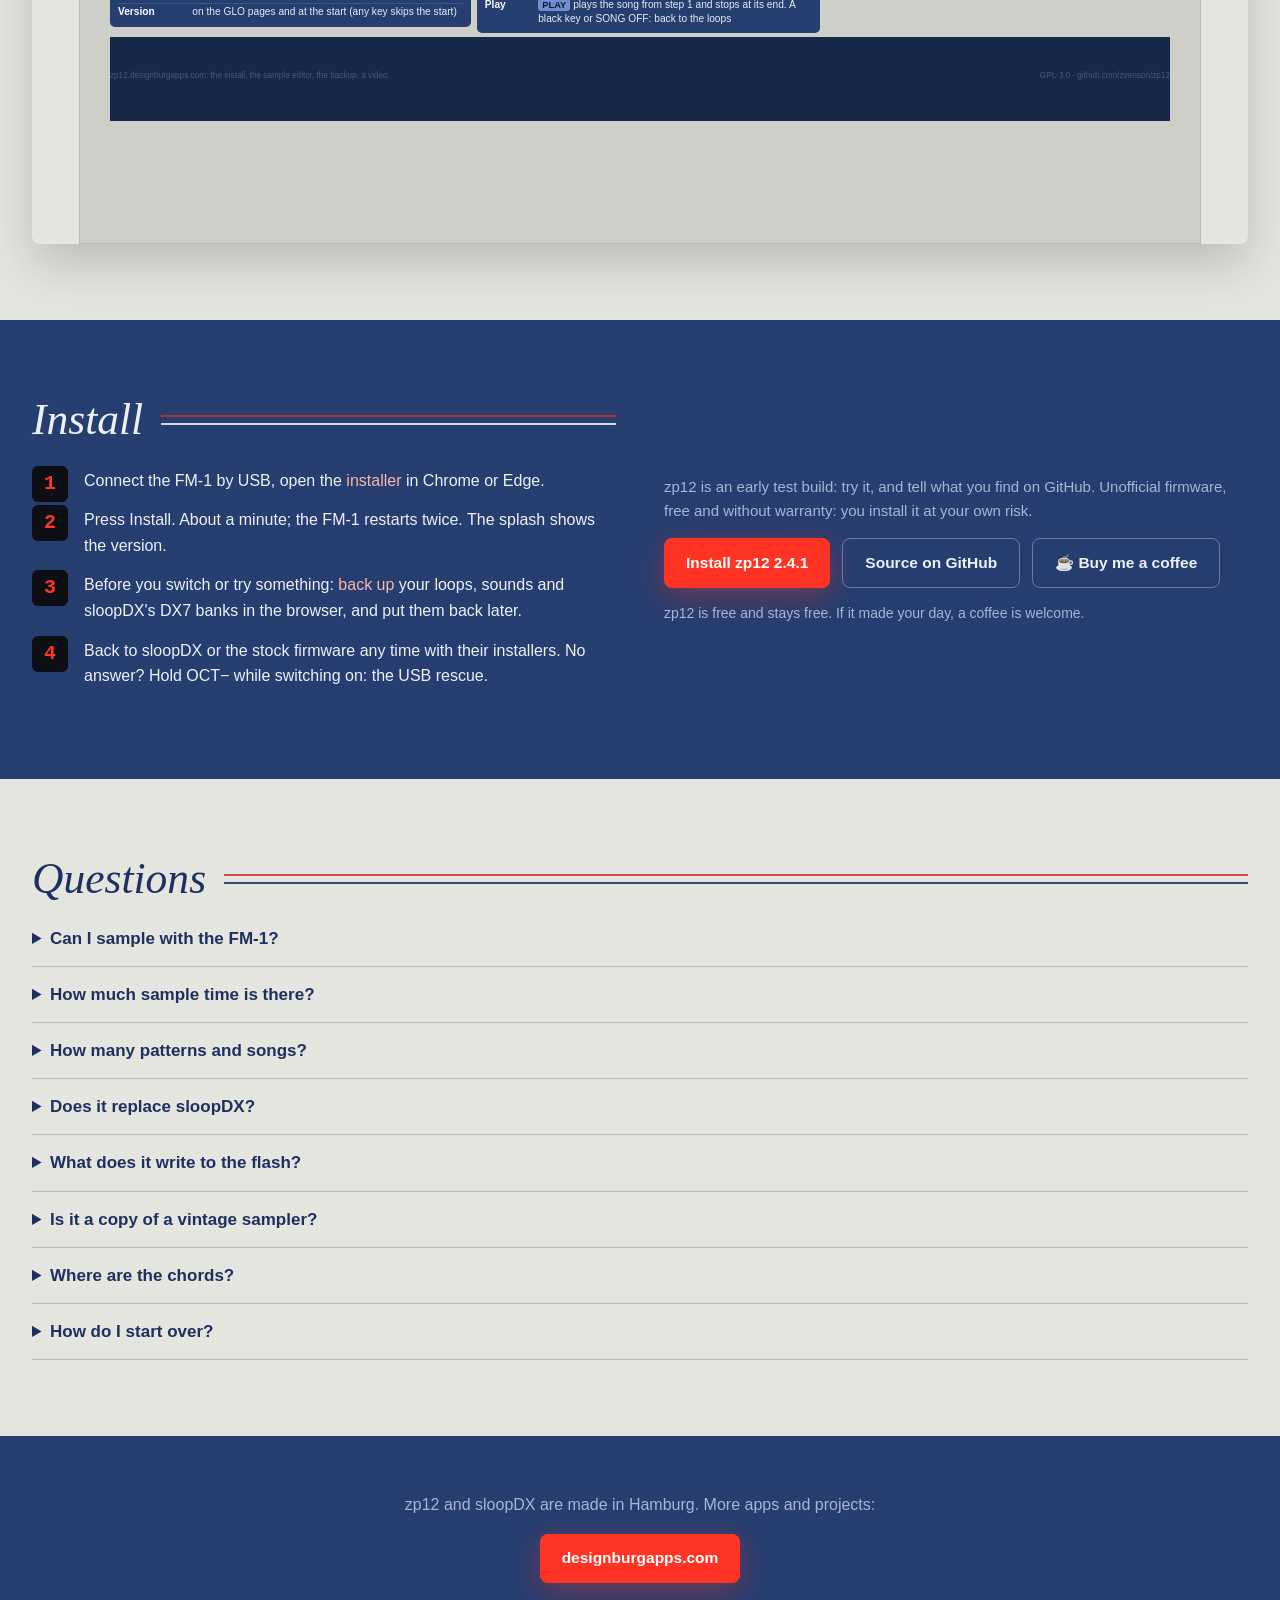
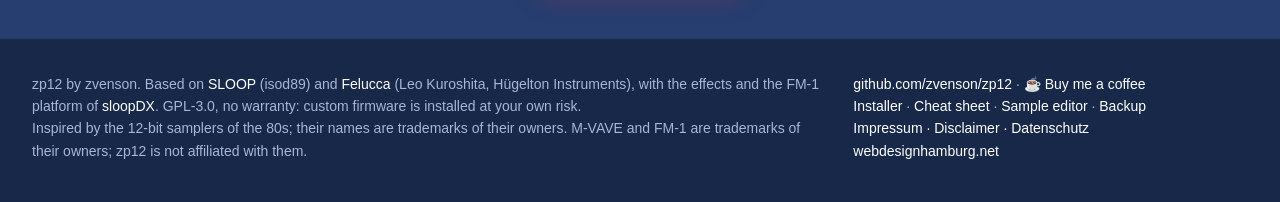
==== commit 77396f2a: "2.4.1 released: 8 CHOP groups (flags bits 2-5; link protocol 5, 2.4's editor still understood); site" ====
--- a/docs/index.html
+++ b/docs/index.html
@@ -173,7 +173,7 @@
     <div class="cta"><a class="btn primary" href="install/">Install zp12</a><a class="btn ghost" href="#video">Watch the beat</a><a class="btn ghost" href="#cheatsheet">Cheat sheet</a><a class="btn ghost" href="https://paypal.me/zvenson" rel="noopener">☕ Buy me a coffee</a></div>
   </div>
   <div>
-    <div class="device"><img id="shot" src="img/rec.png" alt="The zp12 screen on the FM-1: recording loop 1" width="480" height="480"><div class="cap" id="shotcap">Recording: LOOP1 2.4, the knobs' columns below</div></div>
+    <div class="device"><img id="shot" src="img/rec.png" alt="The zp12 screen on the FM-1: recording loop 1" width="480" height="480"><div class="cap" id="shotcap">Recording: LOOP1 2.4.1, the knobs' columns below</div></div>
     <div class="shots" id="dots"></div>
   </div>
 </div></header>
@@ -241,7 +241,7 @@
   <div class="pads"><span class="d">D1<i>SPIN</i></span><span>D2<i>RIM</i></span><span>D3<i>SHAKR</i></span><span class="d">D4<i>PIANO</i></span><span class="d">D5<i>VIBES</i></span><span class="d">D6<i>HORNS</i></span><span>D7<i>TAMB</i></span><span class="d">D8<i>EP Gm9</i></span></div>
   <p class="caption">All from free sources: VSCO-2 CE, VCSL, Sonic Pi (CC0); the Wurlitzer E-piano by Greg Sullivan (CC BY 3.0). No sound from a commercial record or another company's machine.</p>
   <h3 style="margin-top:36px">Sample your own, right in the browser</h3>
-  <p class="intro">New in 2.1: a pad's channel is its position, in every bank, as on the SP-1200: fader 3, mute 3 and solo 3 are always the pads on position 3, and they cut each other; pads 1–2 have the filter. Holding GLO, the keys 1–8 light while their channel is heard. A 2.0 save moves with it: loops and pads sound as before. New in 2.2: a DAW switches the loops by MIDI Program Change (0–15 = loop 1–16, at the loop's end). New in 2.3: FX held + OCT− / OCT+ throws every pad into the reverb or the echo while held (after SLOOP 2.6). New in 2.4: CHOP groups (EDIT → OUT, KNOB 1): the pads of a group cut each other wherever they are, so chops on A1–A8 play as one voice; hold pads while turning and they all join. The editor's Chop to pads sets it for you.</p>
+  <p class="intro">New in 2.1: a pad's channel is its position, in every bank, as on the SP-1200: fader 3, mute 3 and solo 3 are always the pads on position 3, and they cut each other; pads 1–2 have the filter. Holding GLO, the keys 1–8 light while their channel is heard. A 2.0 save moves with it: loops and pads sound as before. New in 2.2: a DAW switches the loops by MIDI Program Change (0–15 = loop 1–16, at the loop's end). New in 2.3: FX held + OCT− / OCT+ throws every pad into the reverb or the echo while held (after SLOOP 2.6). New in 2.4: CHOP groups 1–8 (EDIT → OUT, KNOB 1): the pads of a group cut each other wherever they are, so chops on A1–A8 play as one voice; hold pads while turning and they all join. The editor's Chop to pads sets it for you.</p>
   <p class="intro">New in 2.0: the <a href="editor/">sample editor</a> samples from a microphone, an audio interface or the line-in (on a phone its microphone). Set the threshold, make the sound: it starts by itself, as on the old samplers, and stops when you click or the FM-1's room is full. Trim it, hear it as the FM-1 plays it, put it on a pad.</p>
   <a href="editor/"><img src="img/sampling.png" alt="The zp12 sample editor: sampling from the microphone, the level meter, the threshold, the room left, the take trimmed" width="1044" height="930" loading="lazy" style="width:100%;max-width:880px;height:auto;margin:0 auto;border-radius:14px;display:block;box-shadow:0 24px 60px rgba(0,0,0,0.25)"></a>
 </div></section>
@@ -274,7 +274,7 @@
   <div class="csw"><!--cs--><div class="cs"><div class="sheet">
 <header>
   <span class="mark">zp12</span><span class="sub">sampling drums</span><span class="rule"></span>
-  <span class="ver">firmware 2.4 for the M-VAVE FM-1 · zp12.designburgapps.com · 1 / 2</span>
+  <span class="ver">firmware 2.4.1 for the M-VAVE FM-1 · zp12.designburgapps.com · 1 / 2</span>
 </header>
 
 <div class="grid">
@@ -327,7 +327,7 @@
       <tr><td><span class="k">EDIT</span> WAVE</td><td>the pad's sample · COPY> pad · COPY (turn twice) · –</td></tr>
       <tr><td>SOUND</td><td>TUNE (semitones) · FINE · DECAY · LEVEL</td></tr>
       <tr><td>TRUNC</td><td>START · END · DIR (fwd / rev) · SPEED (45 / 33)</td></tr>
-      <tr><td>OUT</td><td>CHOP group (--, 1–3: its pads cut each other, wherever they are; hold pads while turning: they all join; the label shows the channel = the pad's position) · PAN · CUT · RESO (only pads 1–2 filter: on 3–8 they show --)</td></tr>
+      <tr><td>OUT</td><td>CHOP group (--, 1–8: its pads cut each other, wherever they are; hold pads while turning: they all join; the label shows the channel = the pad's position) · PAN · CUT · RESO (only pads 1–2 filter: on 3–8 they show --)</td></tr>
       <tr><td>SENDS</td><td>DRIVE · CHO · DLY · REV: <b>the effects of this pad</b></td></tr>
       <tr><td><span class="k">FX</span> FILTER</td><td><b>DJ filter</b> on the whole mix: left a low-pass, right a high-pass, centre OFF · RESO</td></tr>
       <tr><td>CHORUS</td><td>RATE · DEPTH · MIX</td></tr>
@@ -386,7 +386,7 @@
 <div class="sheet p2">
 <header>
   <span class="mark">zp12</span><span class="sub">in detail</span><span class="rule"></span>
-  <span class="ver">firmware 2.4 · 2 / 2</span>
+  <span class="ver">firmware 2.4.1 · 2 / 2</span>
 </header>
 
 <div class="grid">
@@ -502,7 +502,7 @@
   </div>
   <div>
     <p class="dim" style="font-size:15px">zp12 is an early test build: try it, and tell what you find on GitHub. Unofficial firmware, free and without warranty: you install it at your own risk.</p>
-    <div class="cta"><a class="btn primary" href="install/">Install zp12 2.4</a><a class="btn ghost" href="https://github.com/zvenson/zp12">Source on GitHub</a><a class="btn ghost" href="https://paypal.me/zvenson" rel="noopener">☕ Buy me a coffee</a></div>
+    <div class="cta"><a class="btn primary" href="install/">Install zp12 2.4.1</a><a class="btn ghost" href="https://github.com/zvenson/zp12">Source on GitHub</a><a class="btn ghost" href="https://paypal.me/zvenson" rel="noopener">☕ Buy me a coffee</a></div>
     <p class="dim" style="font-size:14px;margin-top:14px">zp12 is free and stays free. If it made your day, a coffee is welcome.</p>
   </div>
 </div></section>
@@ -533,7 +533,7 @@
 <script>
 /* the hero's screens, one after the other */
 (() => {
-  const S = [["rec", "Recording: LOOP1 2.4, the knobs' columns below"], ["steps", "SEQ held: the step grid"], ["chord", "C8: a sampled E-piano chord"],
+  const S = [["rec", "Recording: LOOP1 2.4.1, the knobs' columns below"], ["steps", "SEQ held: the step grid"], ["chord", "C8: a sampled E-piano chord"],
              ["wave", "EDIT → WAVE: any sample on any pad"], ["home", "HOME: the faders on the knobs"]];
   const img = document.getElementById("shot"), cap = document.getElementById("shotcap"), dots = document.getElementById("dots");
   let i = 0;
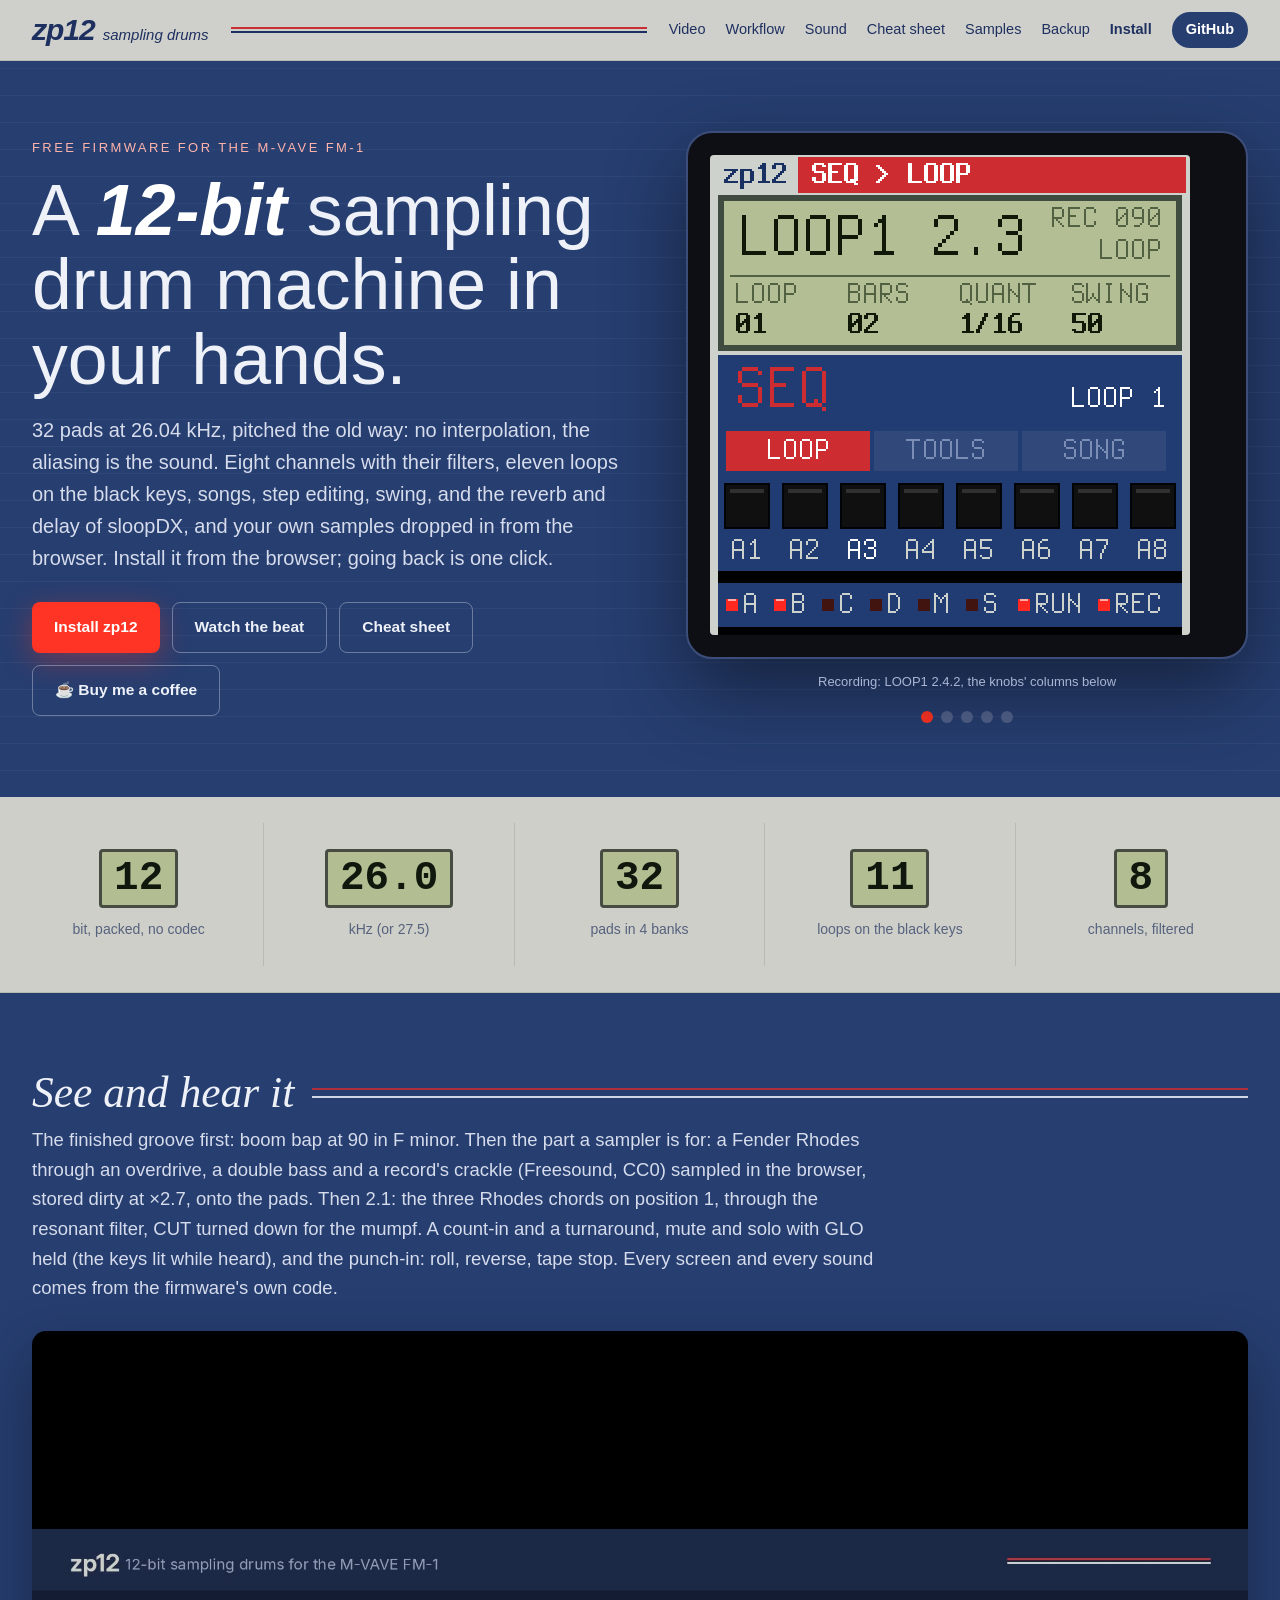
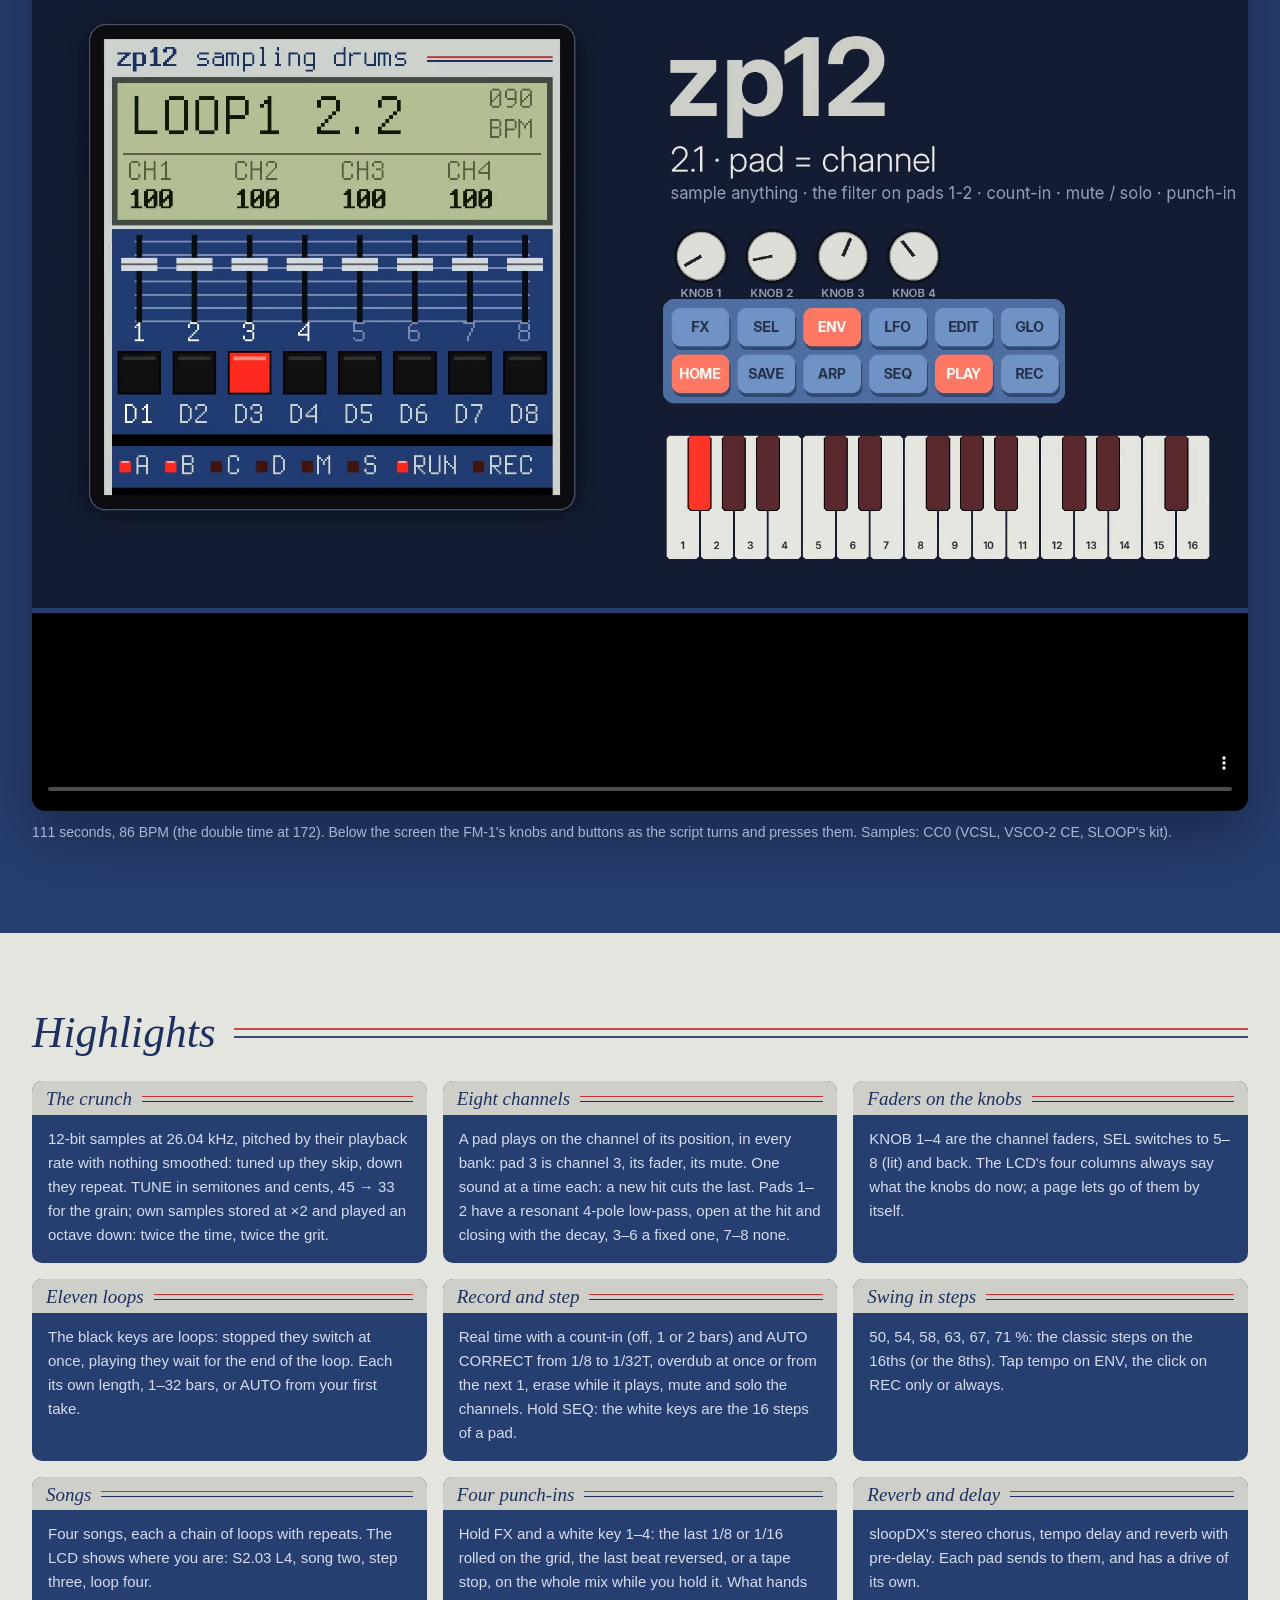
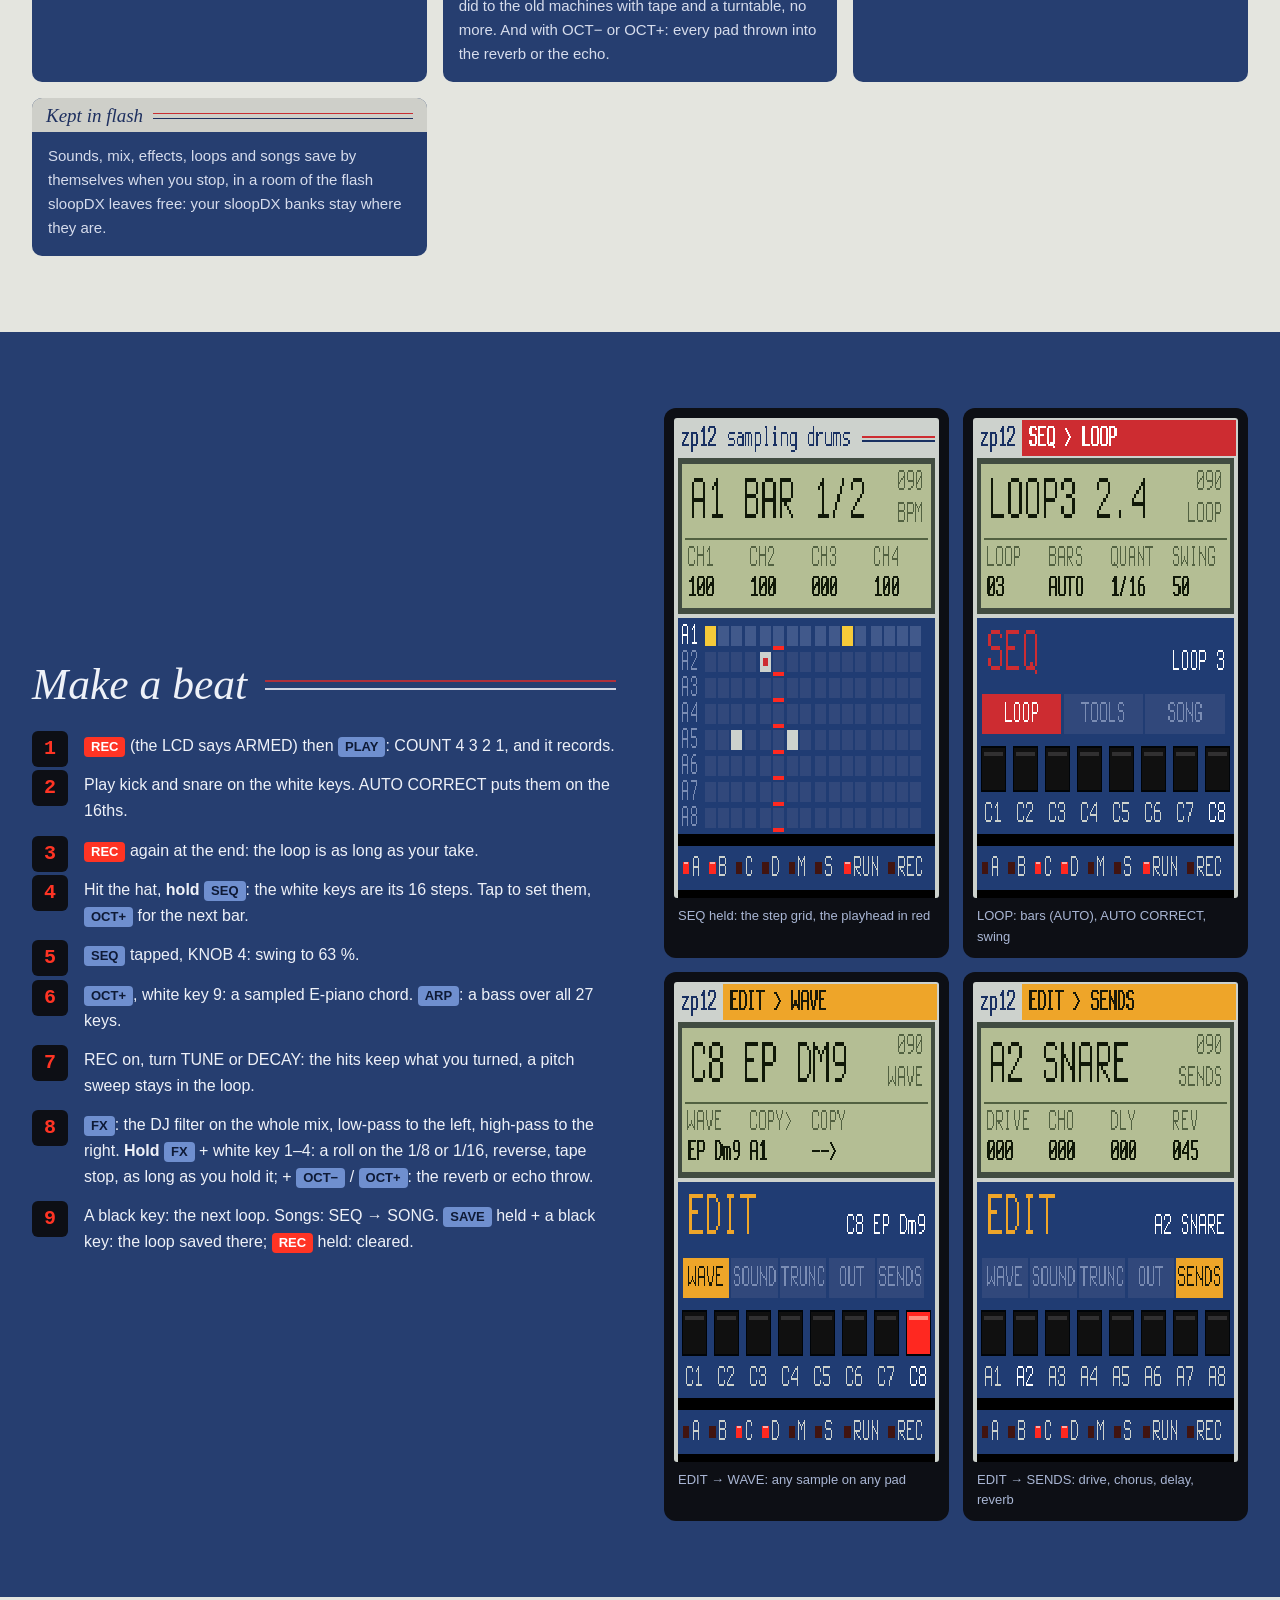
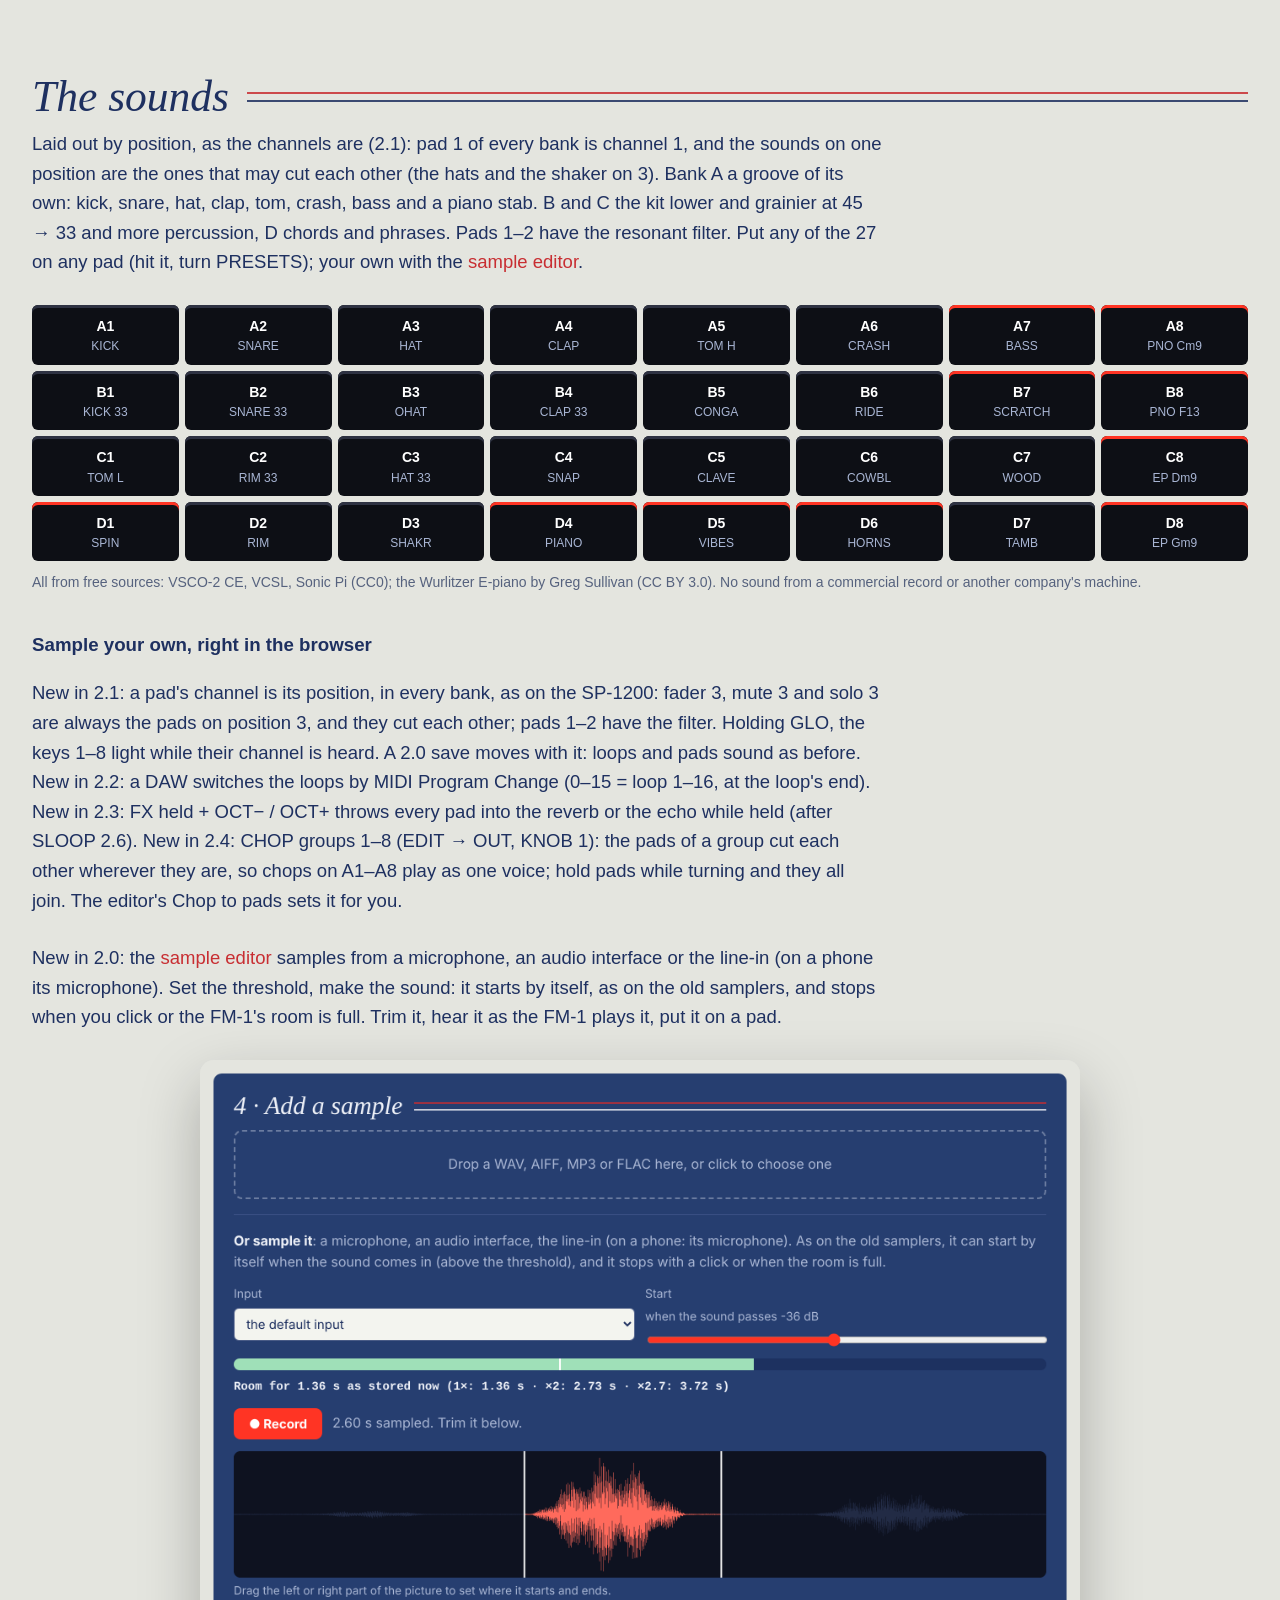
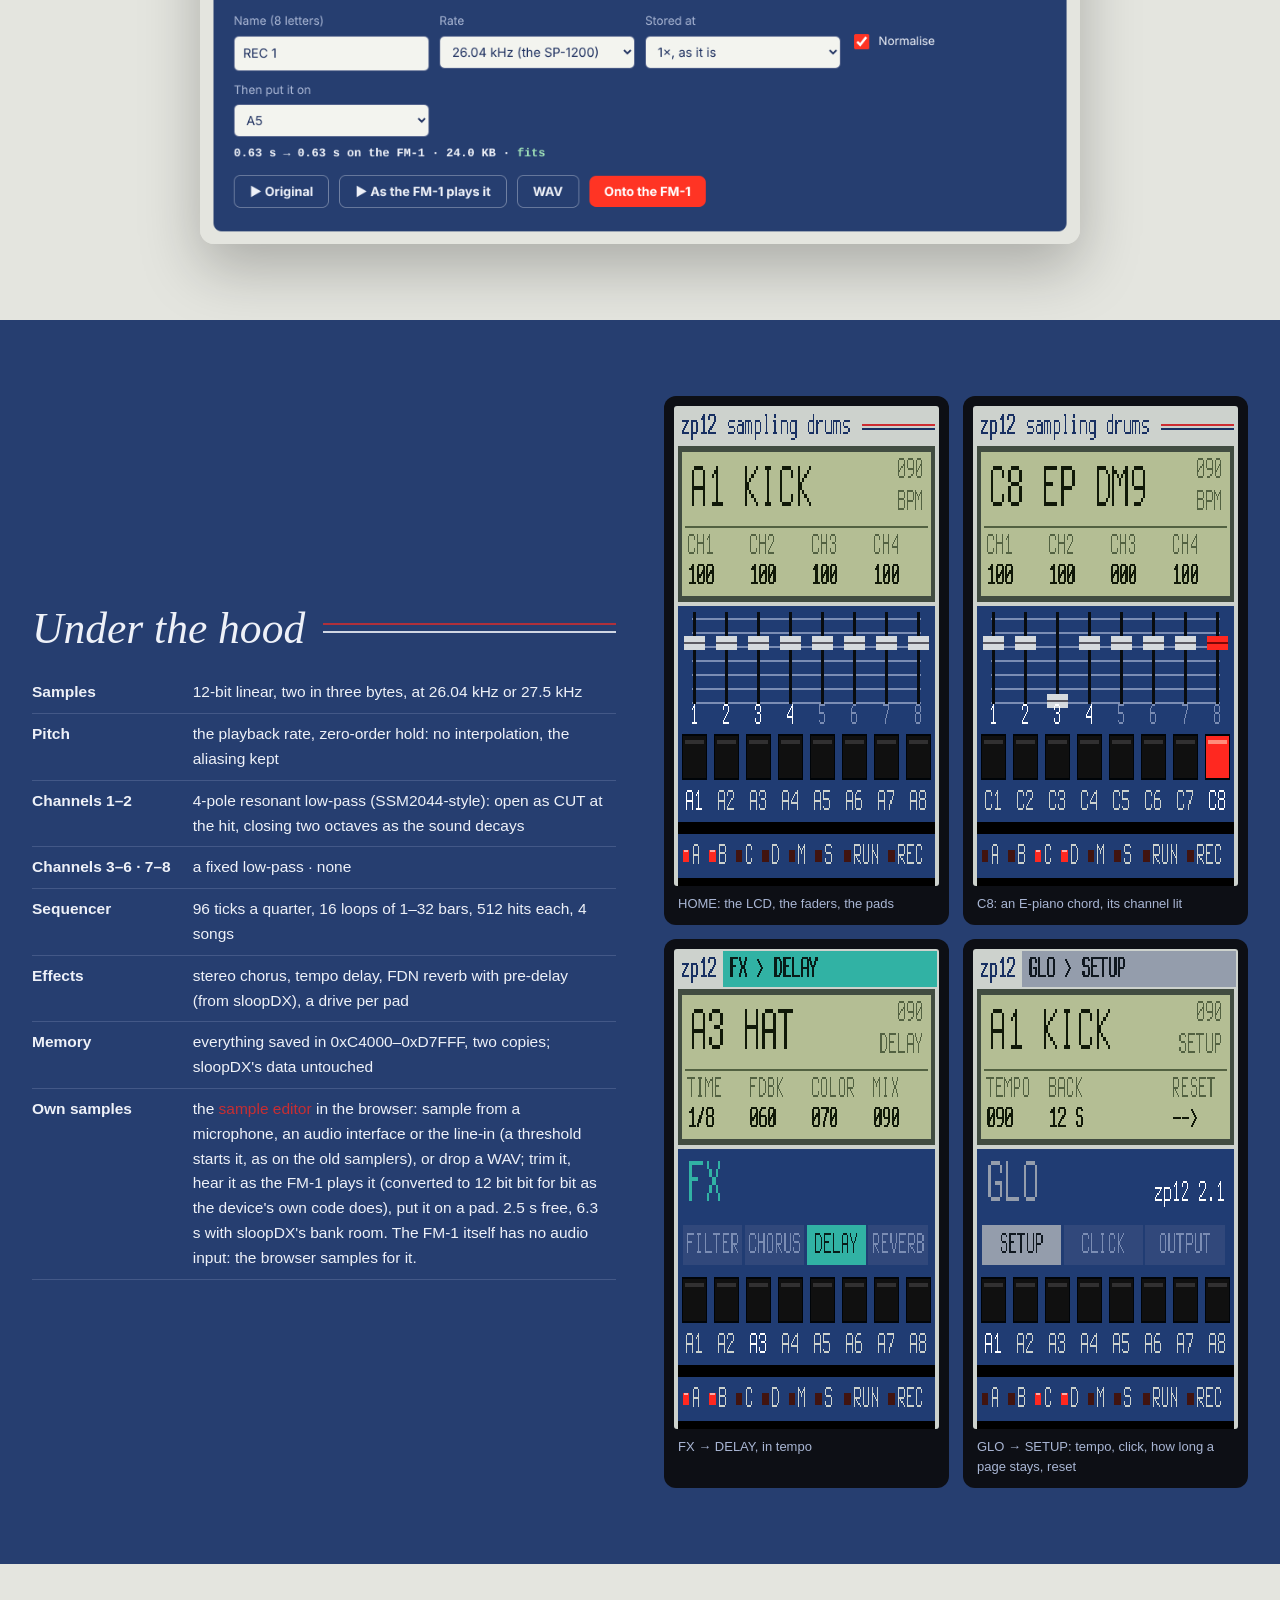
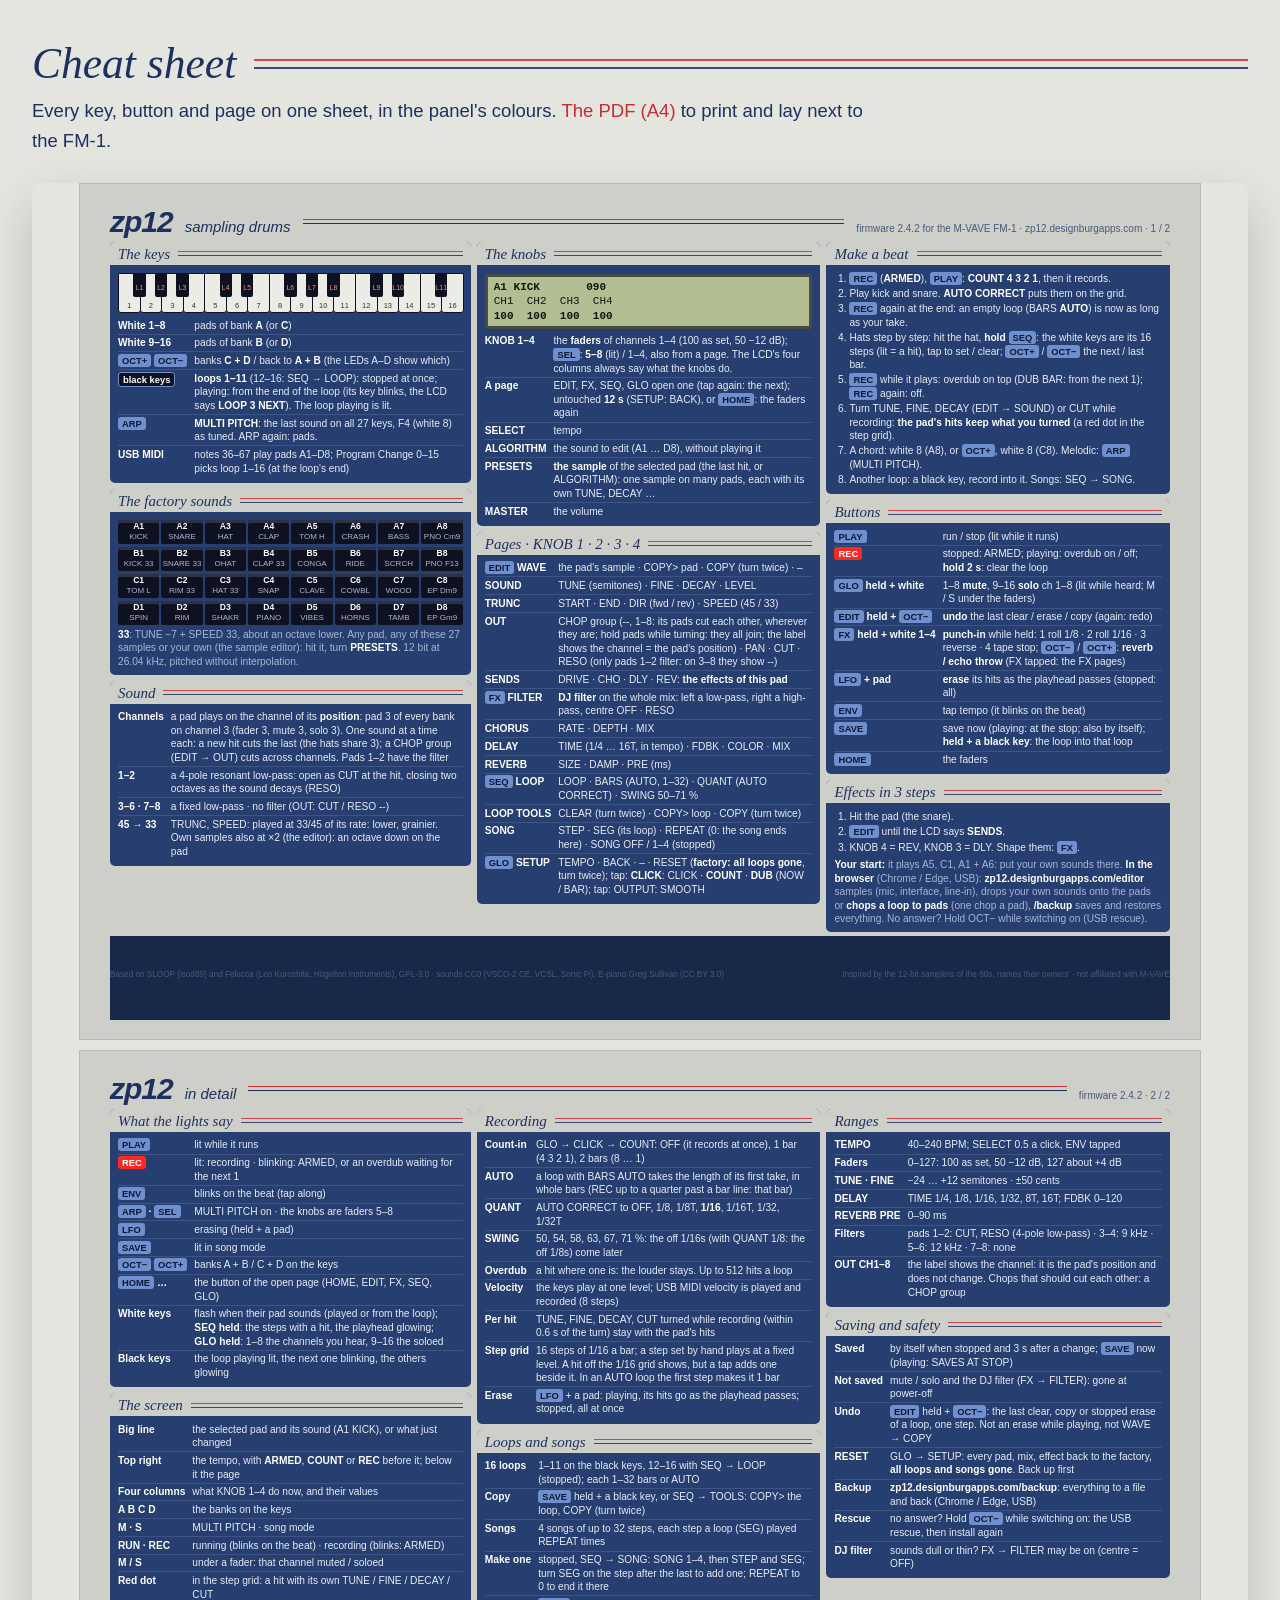
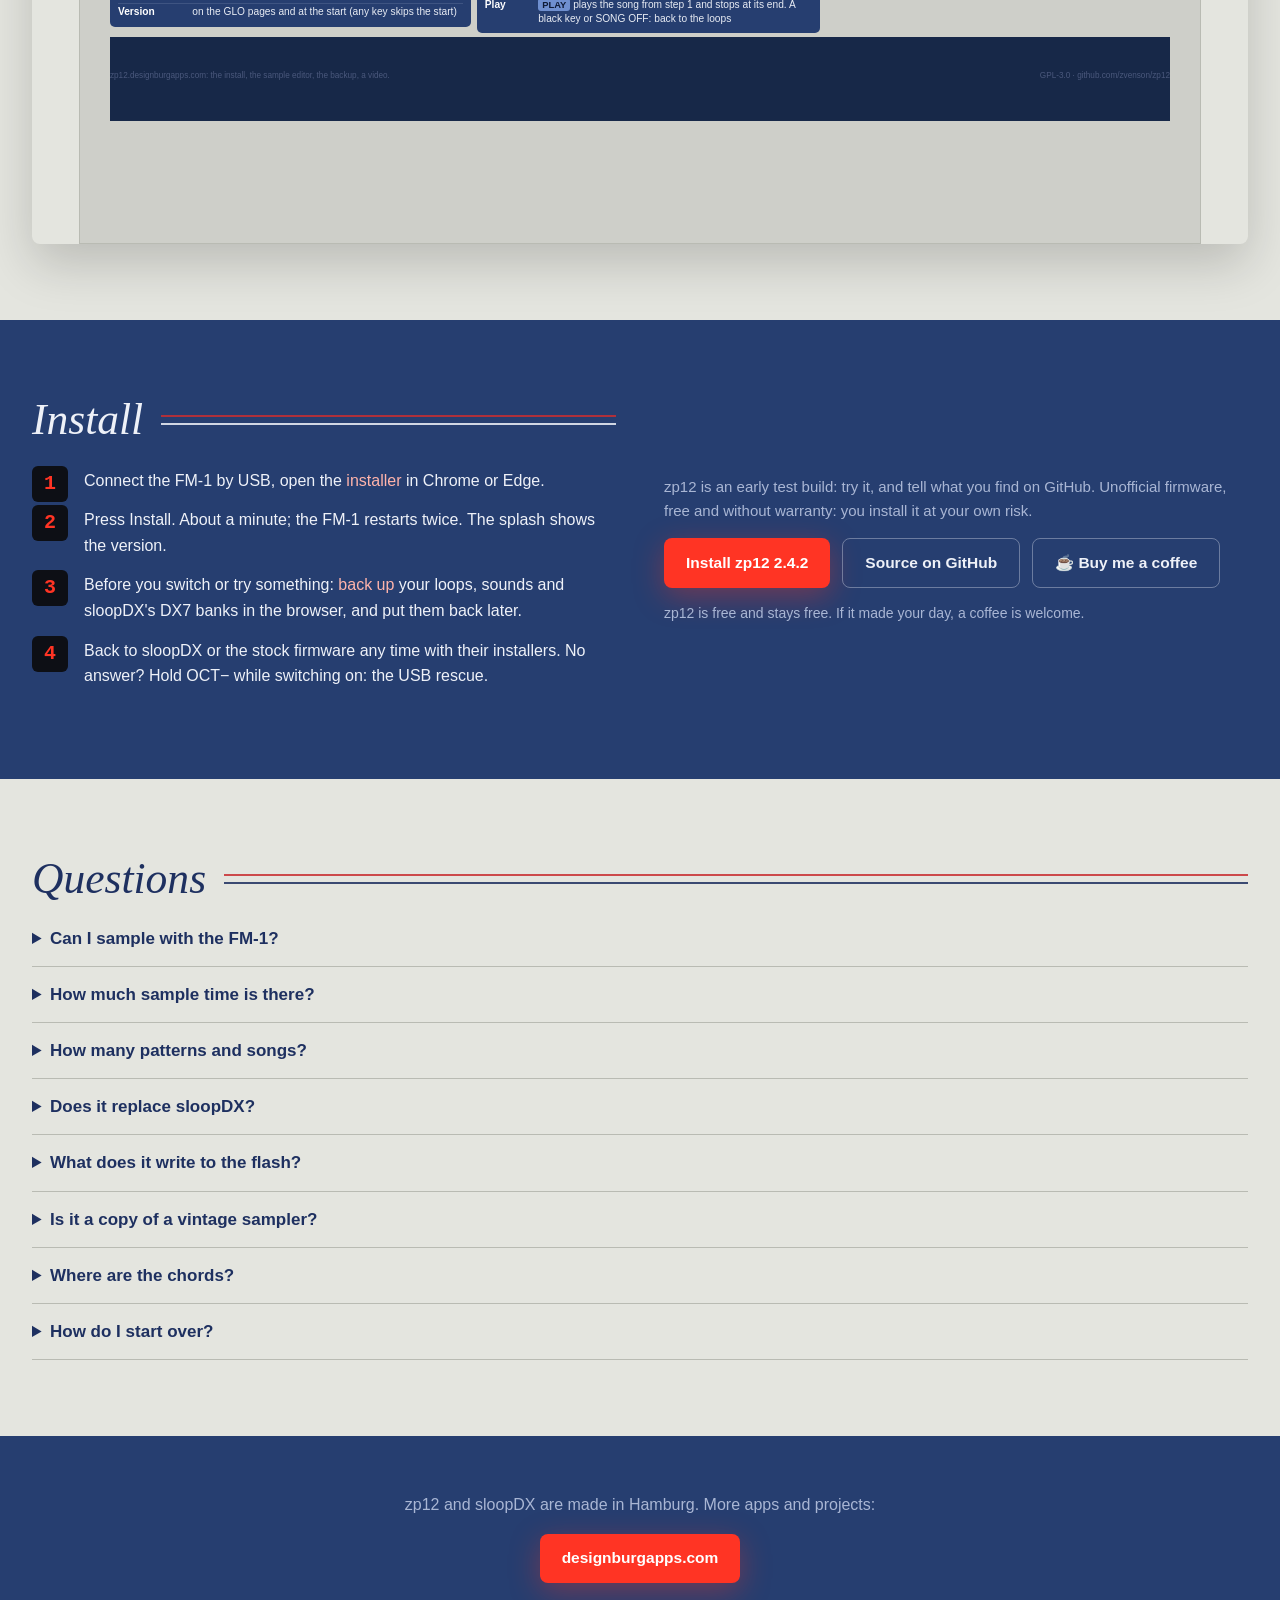
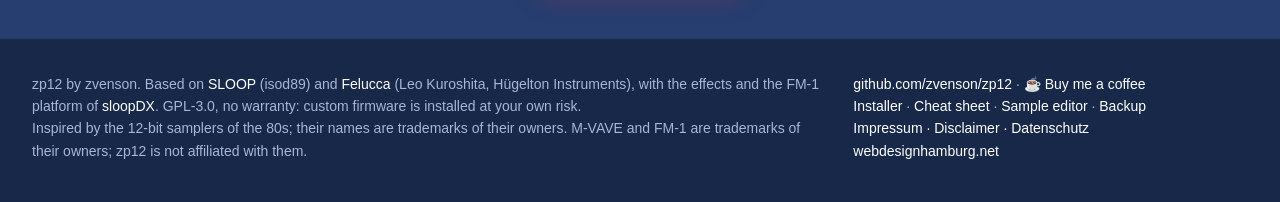
==== commit a4023ce0: "2.4.2 released: the start screen's text no longer runs past its buffer (ui_splash b[24] -> b[32], fo" ====
--- a/docs/index.html
+++ b/docs/index.html
@@ -173,7 +173,7 @@
     <div class="cta"><a class="btn primary" href="install/">Install zp12</a><a class="btn ghost" href="#video">Watch the beat</a><a class="btn ghost" href="#cheatsheet">Cheat sheet</a><a class="btn ghost" href="https://paypal.me/zvenson" rel="noopener">☕ Buy me a coffee</a></div>
   </div>
   <div>
-    <div class="device"><img id="shot" src="img/rec.png" alt="The zp12 screen on the FM-1: recording loop 1" width="480" height="480"><div class="cap" id="shotcap">Recording: LOOP1 2.4.1, the knobs' columns below</div></div>
+    <div class="device"><img id="shot" src="img/rec.png" alt="The zp12 screen on the FM-1: recording loop 1" width="480" height="480"><div class="cap" id="shotcap">Recording: LOOP1 2.4.2, the knobs' columns below</div></div>
     <div class="shots" id="dots"></div>
   </div>
 </div></header>
@@ -274,7 +274,7 @@
   <div class="csw"><!--cs--><div class="cs"><div class="sheet">
 <header>
   <span class="mark">zp12</span><span class="sub">sampling drums</span><span class="rule"></span>
-  <span class="ver">firmware 2.4.1 for the M-VAVE FM-1 · zp12.designburgapps.com · 1 / 2</span>
+  <span class="ver">firmware 2.4.2 for the M-VAVE FM-1 · zp12.designburgapps.com · 1 / 2</span>
 </header>
 
 <div class="grid">
@@ -386,7 +386,7 @@
 <div class="sheet p2">
 <header>
   <span class="mark">zp12</span><span class="sub">in detail</span><span class="rule"></span>
-  <span class="ver">firmware 2.4.1 · 2 / 2</span>
+  <span class="ver">firmware 2.4.2 · 2 / 2</span>
 </header>
 
 <div class="grid">
@@ -502,7 +502,7 @@
   </div>
   <div>
     <p class="dim" style="font-size:15px">zp12 is an early test build: try it, and tell what you find on GitHub. Unofficial firmware, free and without warranty: you install it at your own risk.</p>
-    <div class="cta"><a class="btn primary" href="install/">Install zp12 2.4.1</a><a class="btn ghost" href="https://github.com/zvenson/zp12">Source on GitHub</a><a class="btn ghost" href="https://paypal.me/zvenson" rel="noopener">☕ Buy me a coffee</a></div>
+    <div class="cta"><a class="btn primary" href="install/">Install zp12 2.4.2</a><a class="btn ghost" href="https://github.com/zvenson/zp12">Source on GitHub</a><a class="btn ghost" href="https://paypal.me/zvenson" rel="noopener">☕ Buy me a coffee</a></div>
     <p class="dim" style="font-size:14px;margin-top:14px">zp12 is free and stays free. If it made your day, a coffee is welcome.</p>
   </div>
 </div></section>
@@ -533,7 +533,7 @@
 <script>
 /* the hero's screens, one after the other */
 (() => {
-  const S = [["rec", "Recording: LOOP1 2.4.1, the knobs' columns below"], ["steps", "SEQ held: the step grid"], ["chord", "C8: a sampled E-piano chord"],
+  const S = [["rec", "Recording: LOOP1 2.4.2, the knobs' columns below"], ["steps", "SEQ held: the step grid"], ["chord", "C8: a sampled E-piano chord"],
              ["wave", "EDIT → WAVE: any sample on any pad"], ["home", "HOME: the faders on the knobs"]];
   const img = document.getElementById("shot"), cap = document.getElementById("shotcap"), dots = document.getElementById("dots");
   let i = 0;
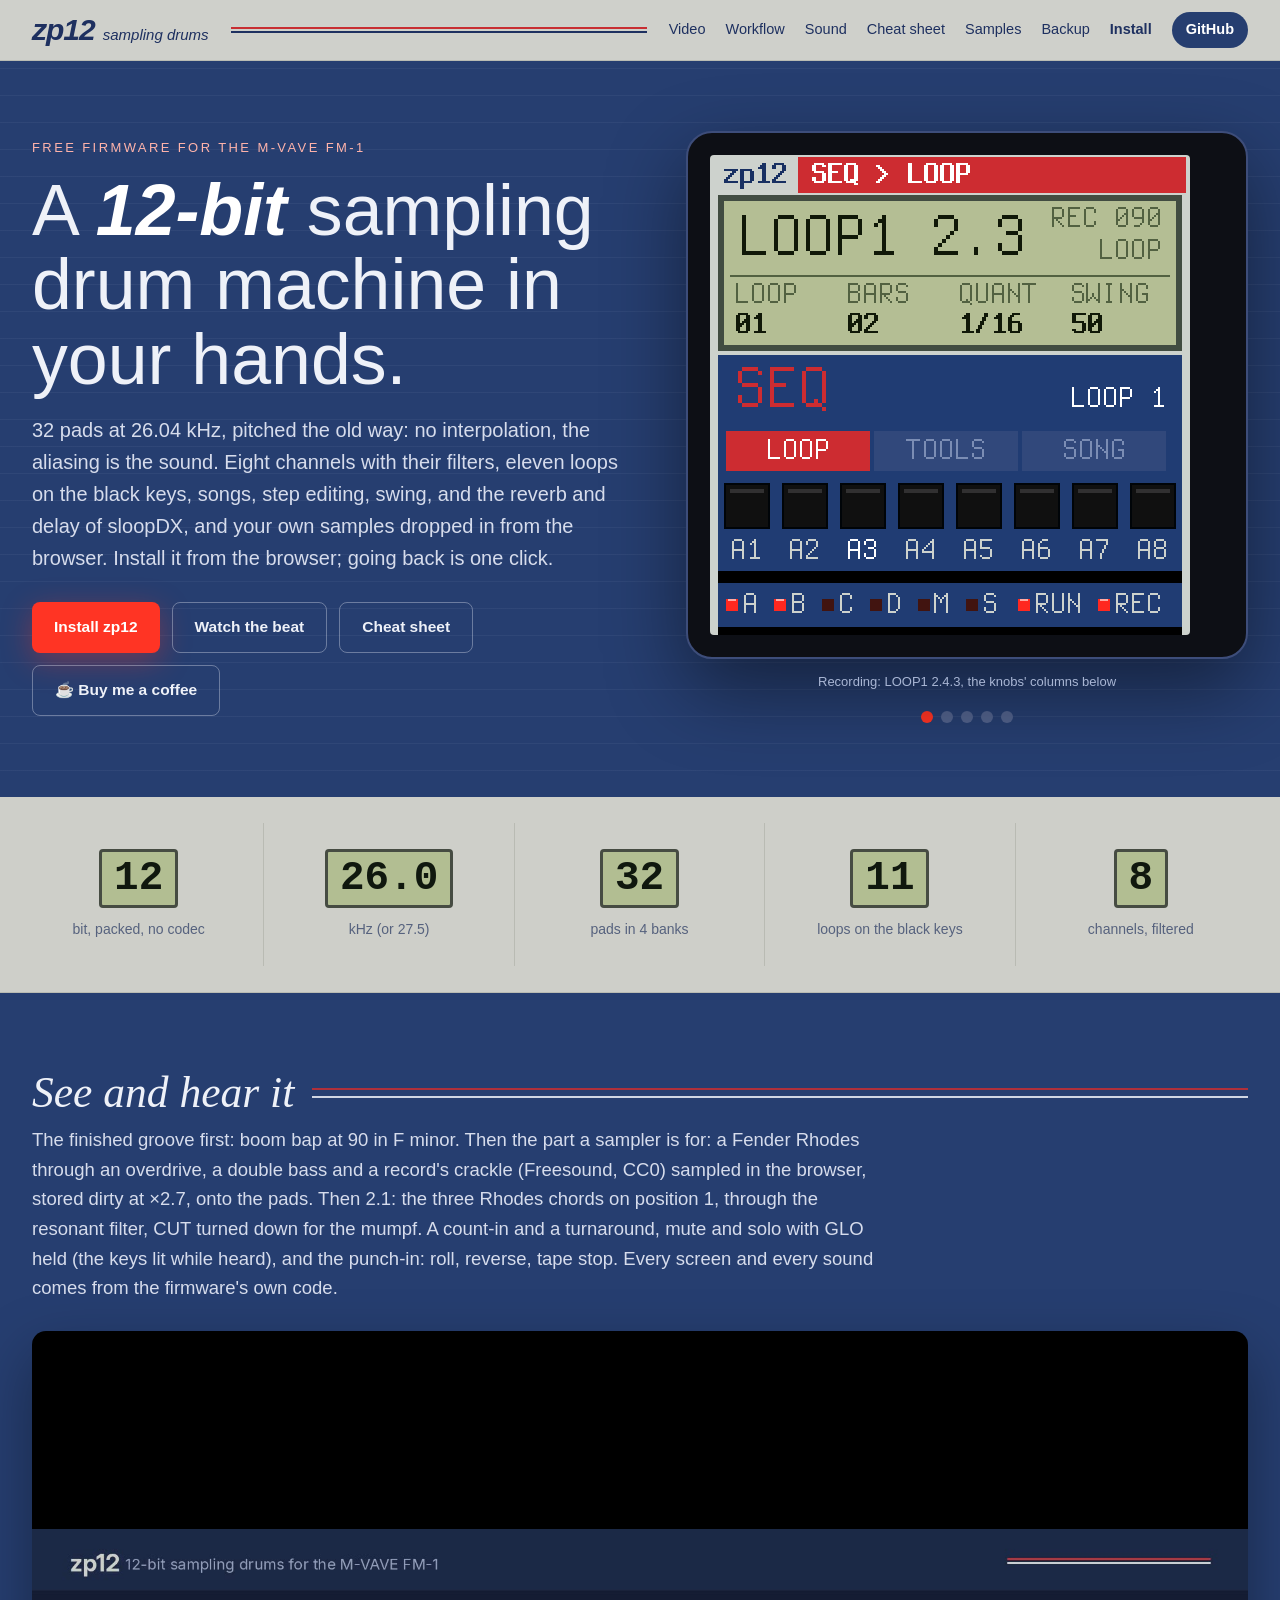
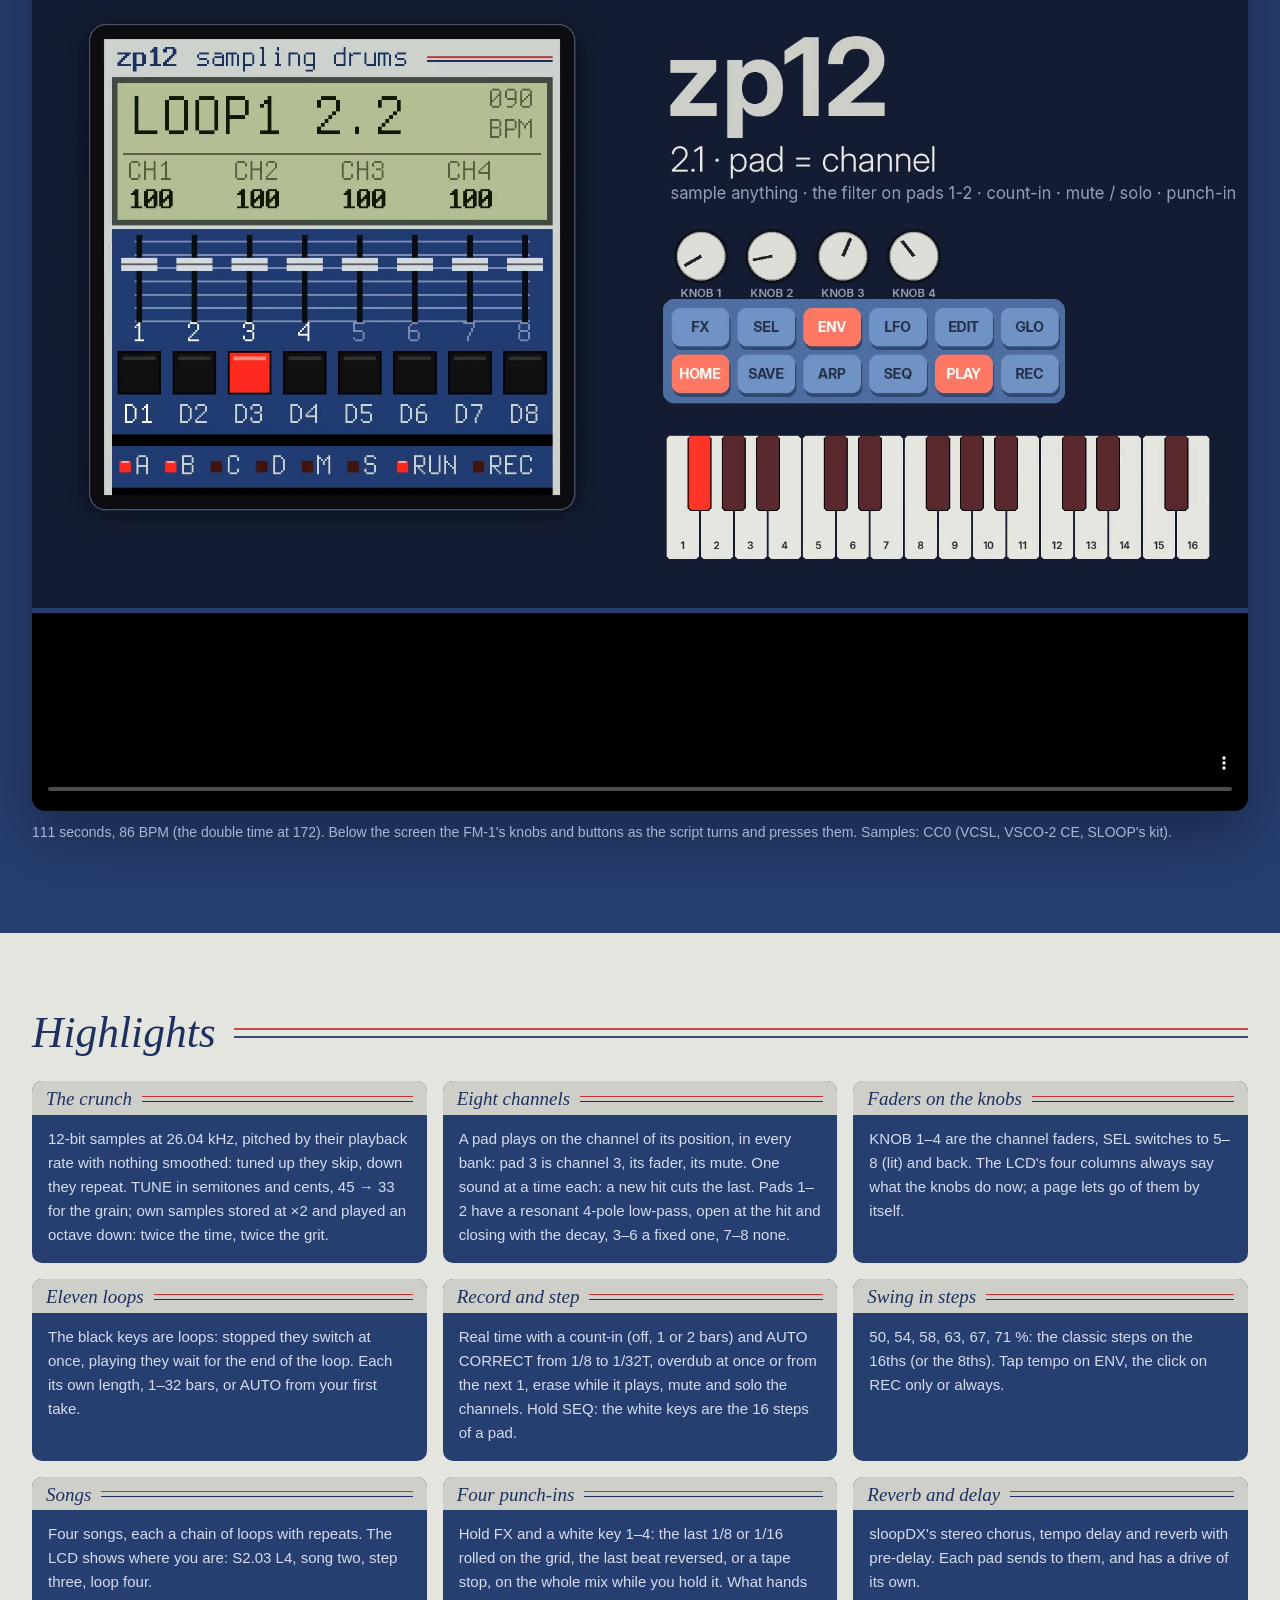
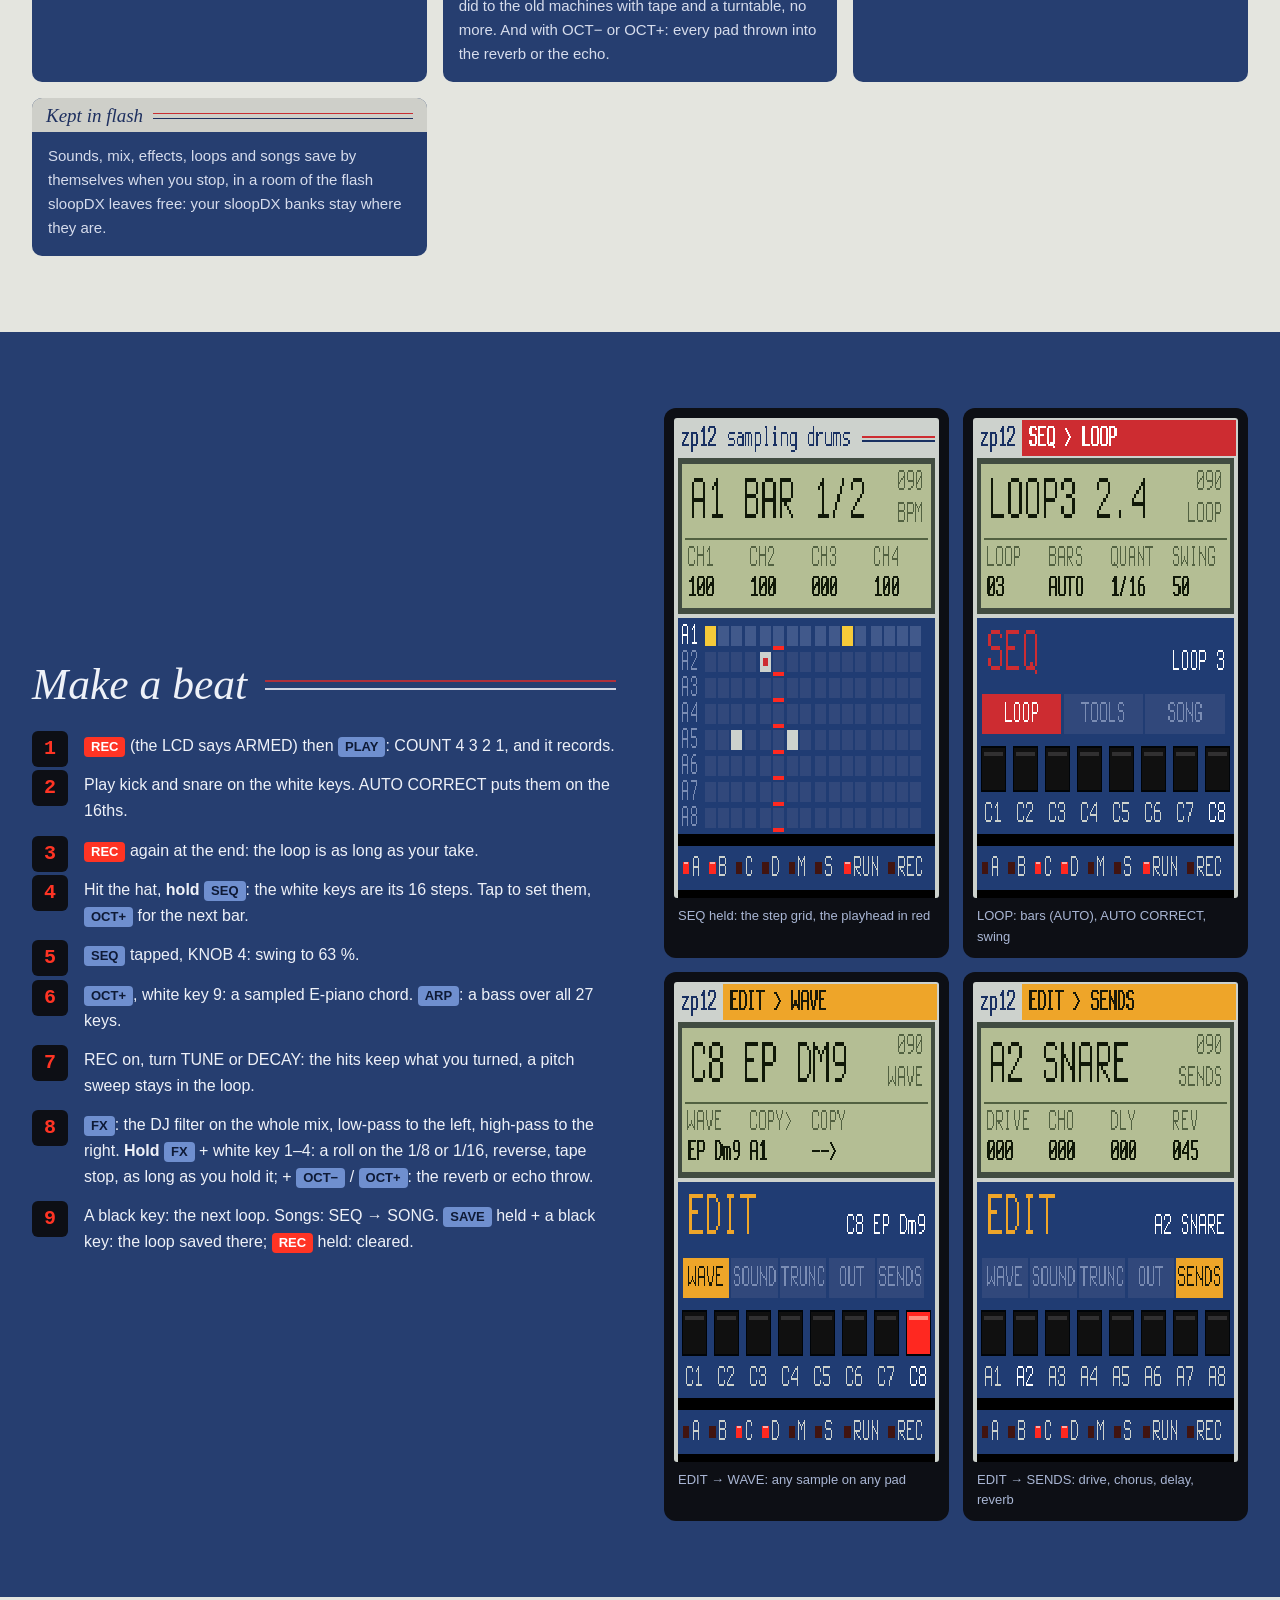
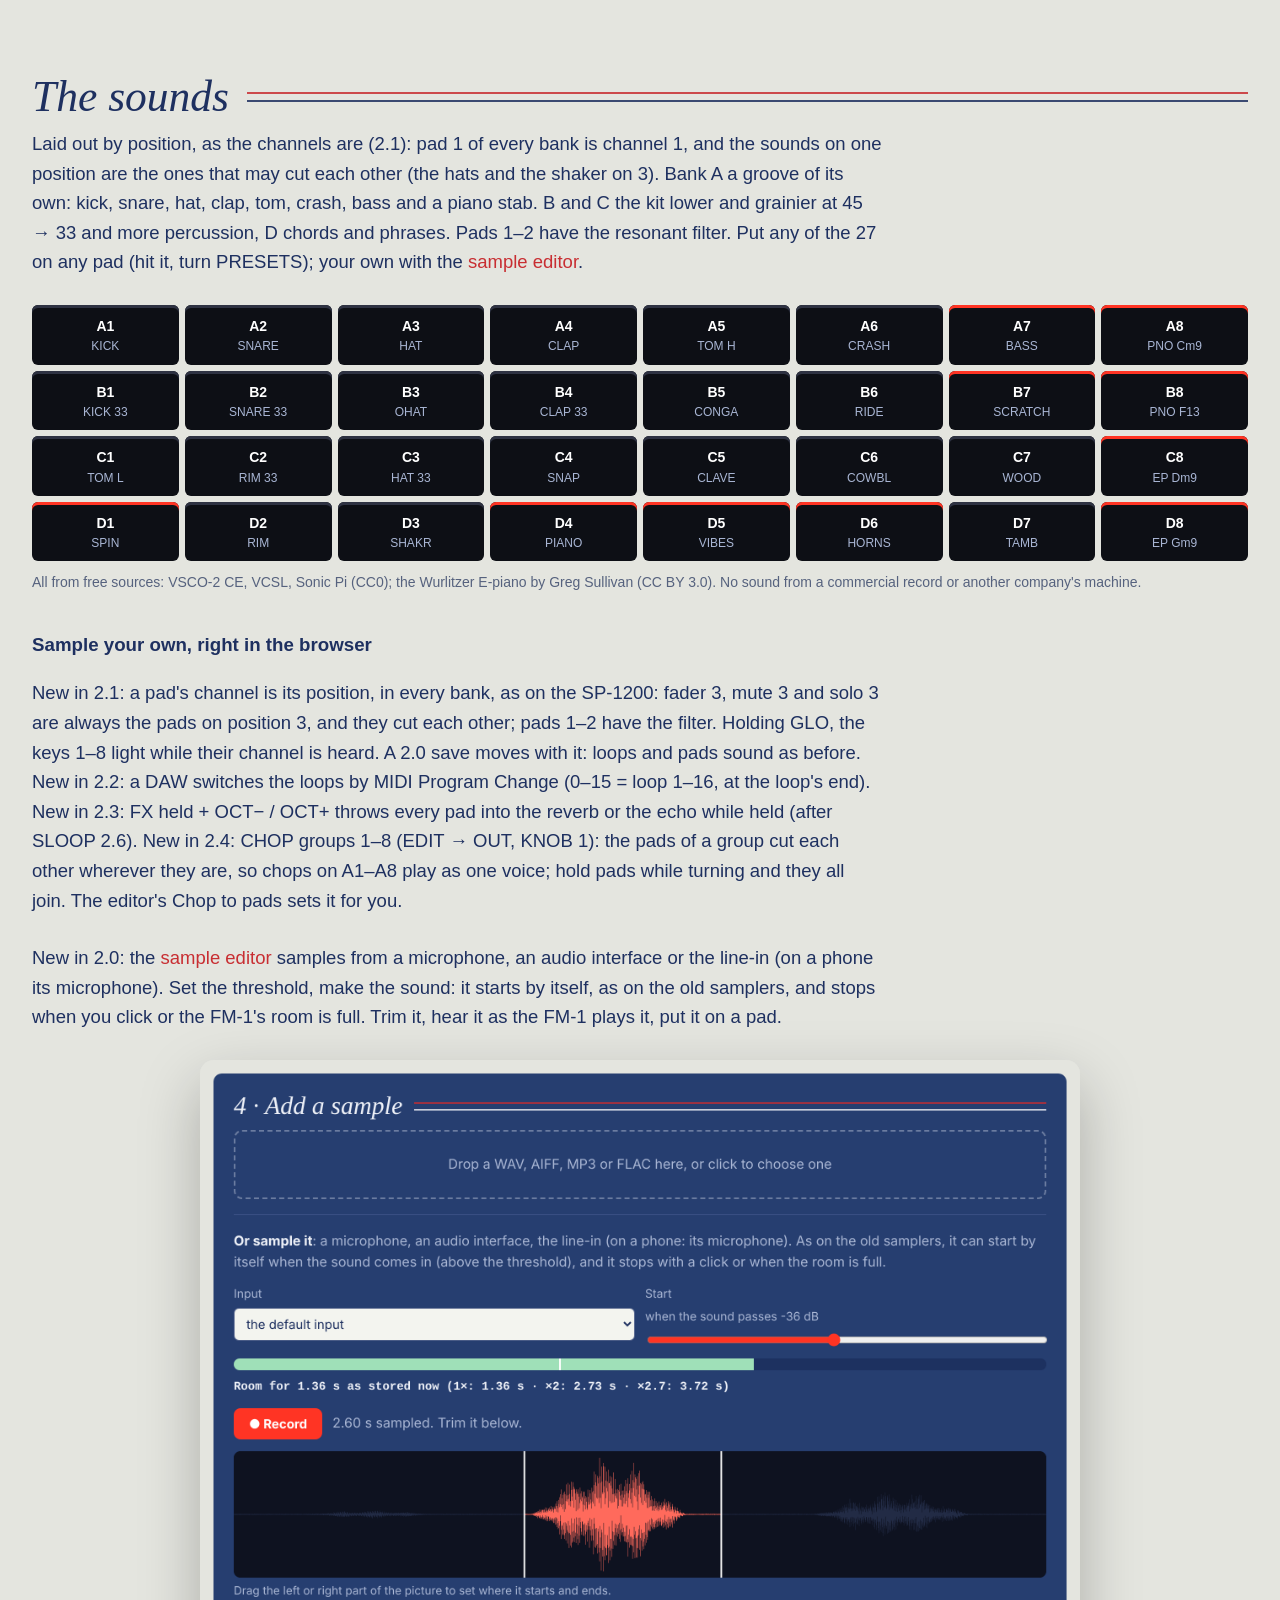
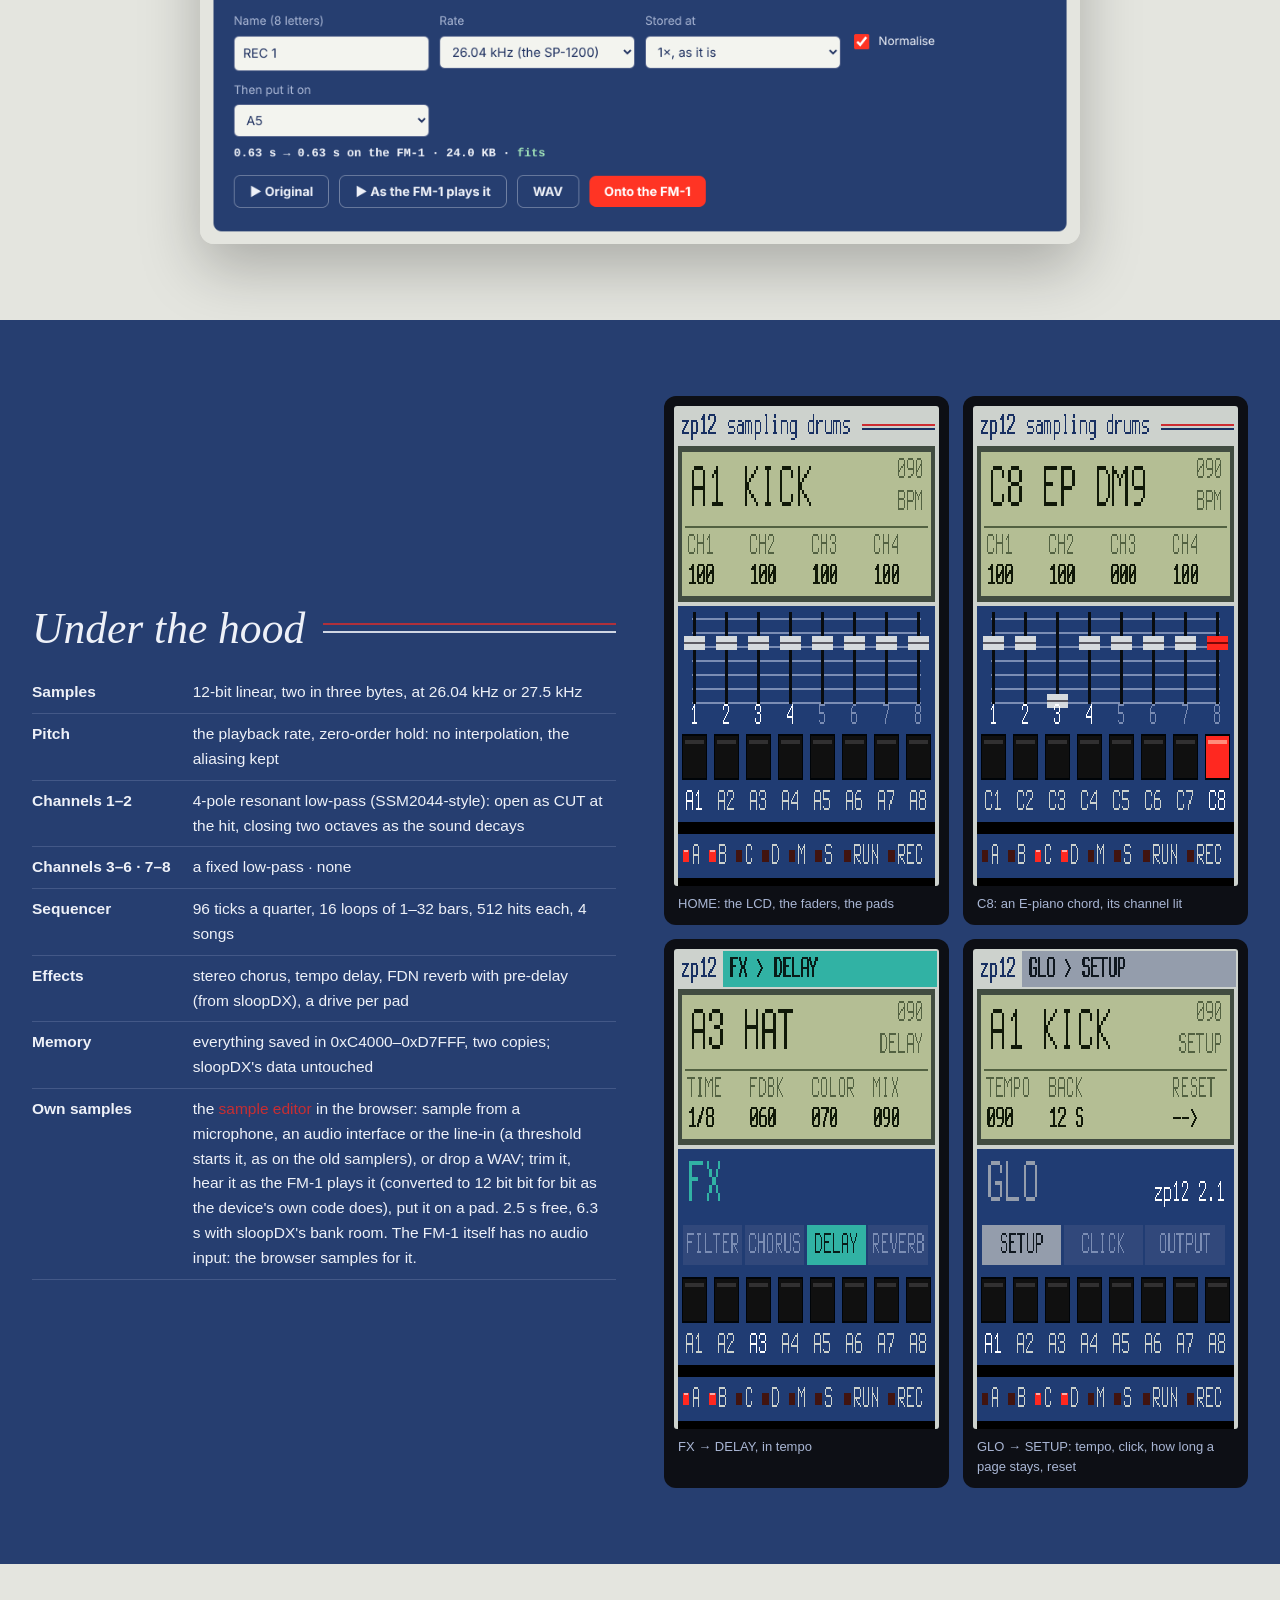
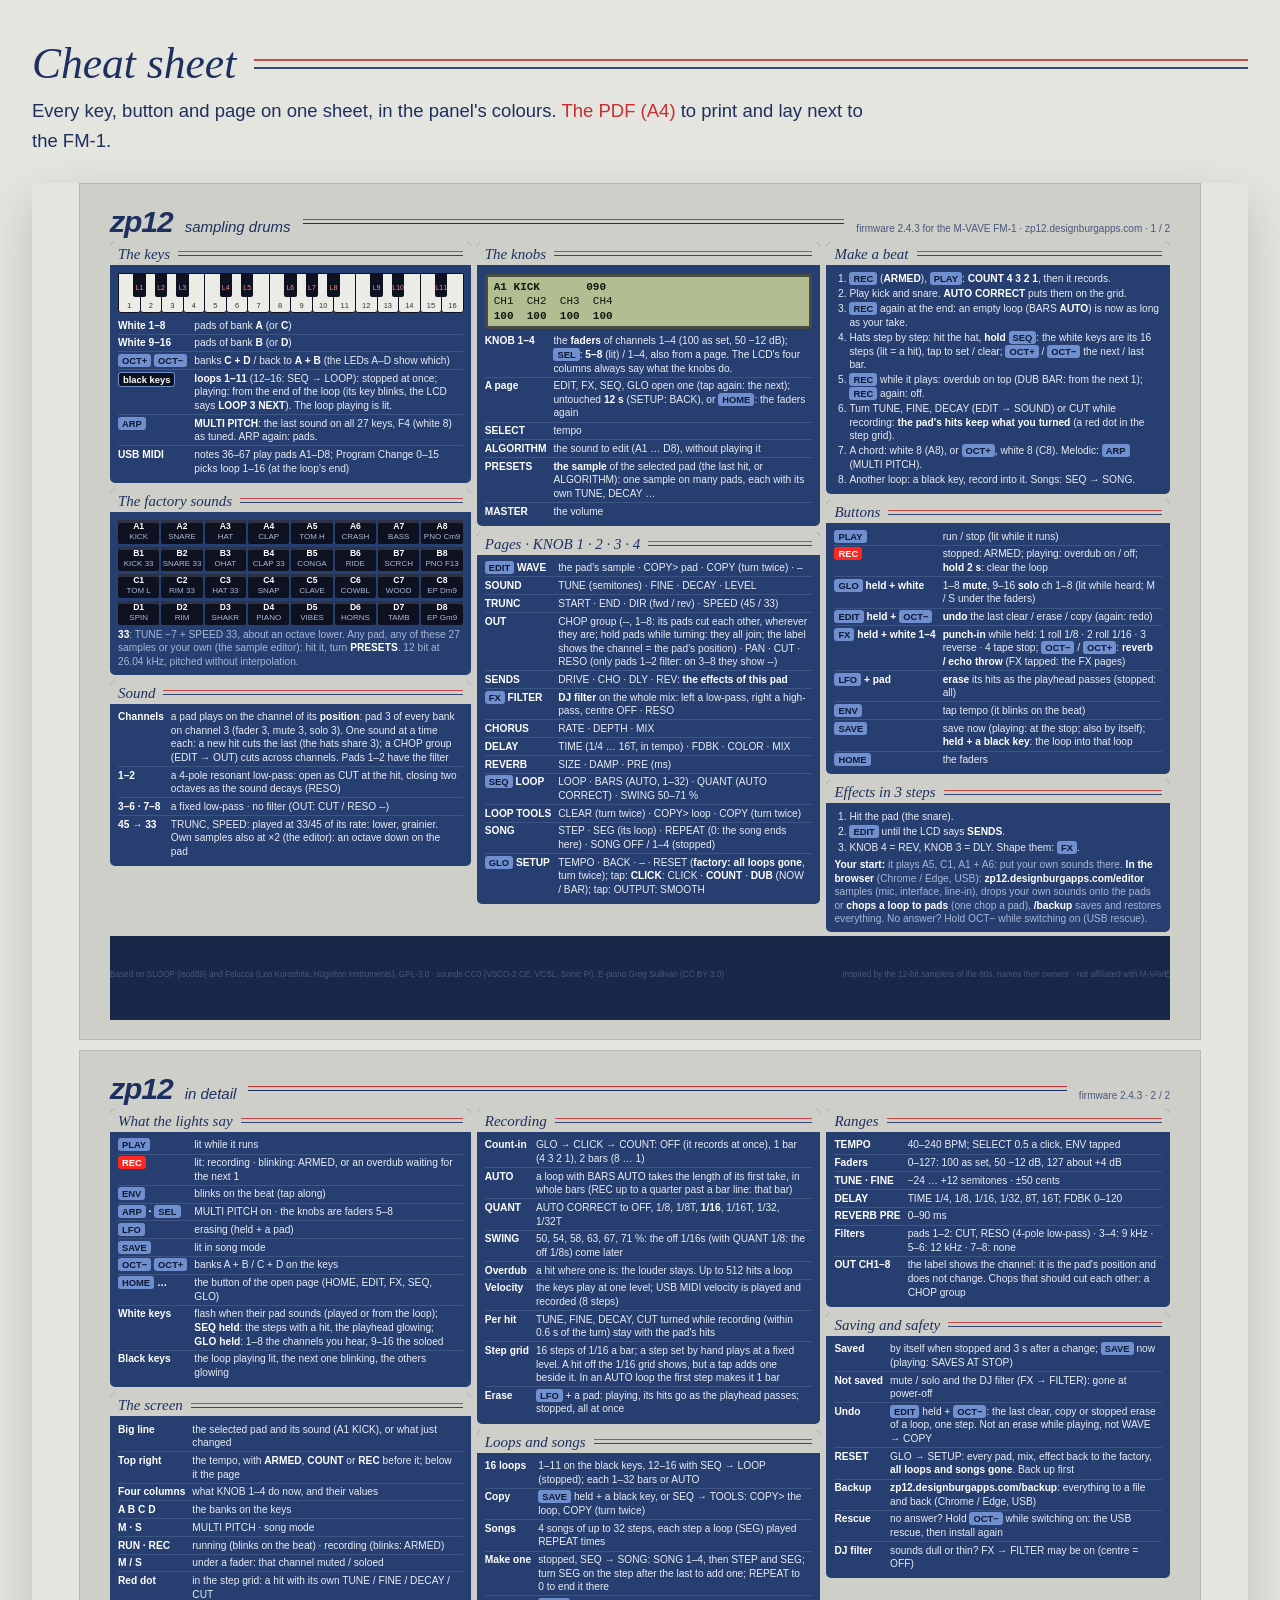
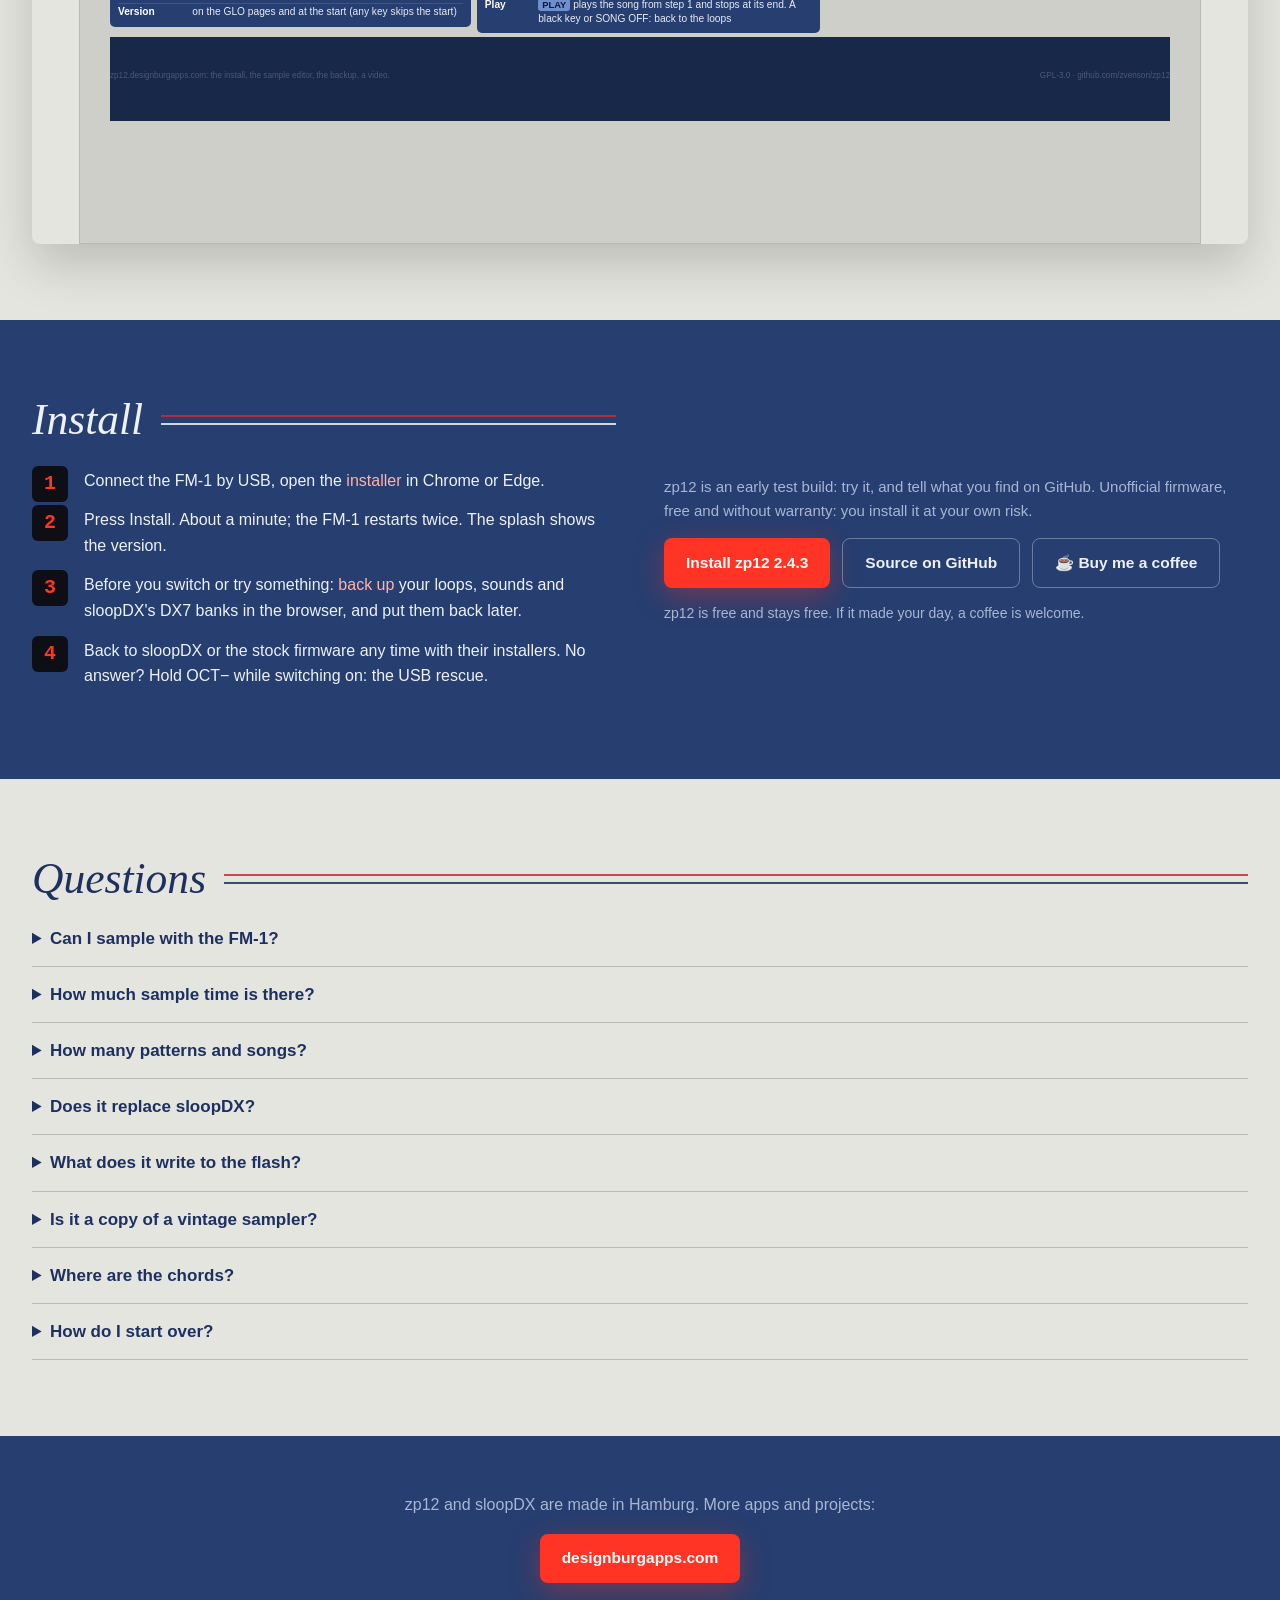
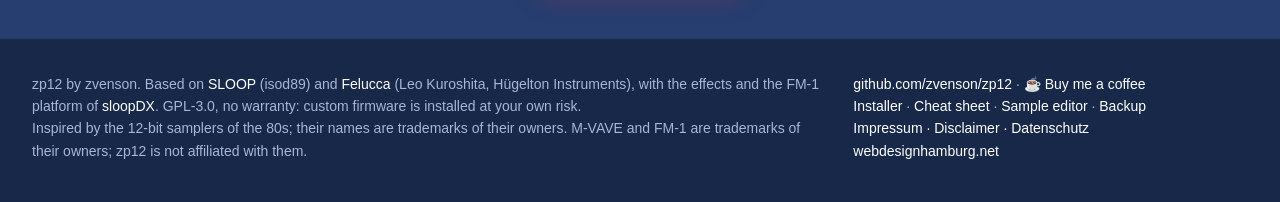
==== commit 896418ee: "2.4.3 released: the FM-1's TRS MIDI IN plays the pads and picks the loops (sloopDX's midi_uart.c, 2 " ====
--- a/docs/index.html
+++ b/docs/index.html
@@ -173,7 +173,7 @@
     <div class="cta"><a class="btn primary" href="install/">Install zp12</a><a class="btn ghost" href="#video">Watch the beat</a><a class="btn ghost" href="#cheatsheet">Cheat sheet</a><a class="btn ghost" href="https://paypal.me/zvenson" rel="noopener">☕ Buy me a coffee</a></div>
   </div>
   <div>
-    <div class="device"><img id="shot" src="img/rec.png" alt="The zp12 screen on the FM-1: recording loop 1" width="480" height="480"><div class="cap" id="shotcap">Recording: LOOP1 2.4.2, the knobs' columns below</div></div>
+    <div class="device"><img id="shot" src="img/rec.png" alt="The zp12 screen on the FM-1: recording loop 1" width="480" height="480"><div class="cap" id="shotcap">Recording: LOOP1 2.4.3, the knobs' columns below</div></div>
     <div class="shots" id="dots"></div>
   </div>
 </div></header>
@@ -274,7 +274,7 @@
   <div class="csw"><!--cs--><div class="cs"><div class="sheet">
 <header>
   <span class="mark">zp12</span><span class="sub">sampling drums</span><span class="rule"></span>
-  <span class="ver">firmware 2.4.2 for the M-VAVE FM-1 · zp12.designburgapps.com · 1 / 2</span>
+  <span class="ver">firmware 2.4.3 for the M-VAVE FM-1 · zp12.designburgapps.com · 1 / 2</span>
 </header>
 
 <div class="grid">
@@ -386,7 +386,7 @@
 <div class="sheet p2">
 <header>
   <span class="mark">zp12</span><span class="sub">in detail</span><span class="rule"></span>
-  <span class="ver">firmware 2.4.2 · 2 / 2</span>
+  <span class="ver">firmware 2.4.3 · 2 / 2</span>
 </header>
 
 <div class="grid">
@@ -502,7 +502,7 @@
   </div>
   <div>
     <p class="dim" style="font-size:15px">zp12 is an early test build: try it, and tell what you find on GitHub. Unofficial firmware, free and without warranty: you install it at your own risk.</p>
-    <div class="cta"><a class="btn primary" href="install/">Install zp12 2.4.2</a><a class="btn ghost" href="https://github.com/zvenson/zp12">Source on GitHub</a><a class="btn ghost" href="https://paypal.me/zvenson" rel="noopener">☕ Buy me a coffee</a></div>
+    <div class="cta"><a class="btn primary" href="install/">Install zp12 2.4.3</a><a class="btn ghost" href="https://github.com/zvenson/zp12">Source on GitHub</a><a class="btn ghost" href="https://paypal.me/zvenson" rel="noopener">☕ Buy me a coffee</a></div>
     <p class="dim" style="font-size:14px;margin-top:14px">zp12 is free and stays free. If it made your day, a coffee is welcome.</p>
   </div>
 </div></section>
@@ -533,7 +533,7 @@
 <script>
 /* the hero's screens, one after the other */
 (() => {
-  const S = [["rec", "Recording: LOOP1 2.4.2, the knobs' columns below"], ["steps", "SEQ held: the step grid"], ["chord", "C8: a sampled E-piano chord"],
+  const S = [["rec", "Recording: LOOP1 2.4.3, the knobs' columns below"], ["steps", "SEQ held: the step grid"], ["chord", "C8: a sampled E-piano chord"],
              ["wave", "EDIT → WAVE: any sample on any pad"], ["home", "HOME: the faders on the knobs"]];
   const img = document.getElementById("shot"), cap = document.getElementById("shotcap"), dots = document.getElementById("dots");
   let i = 0;
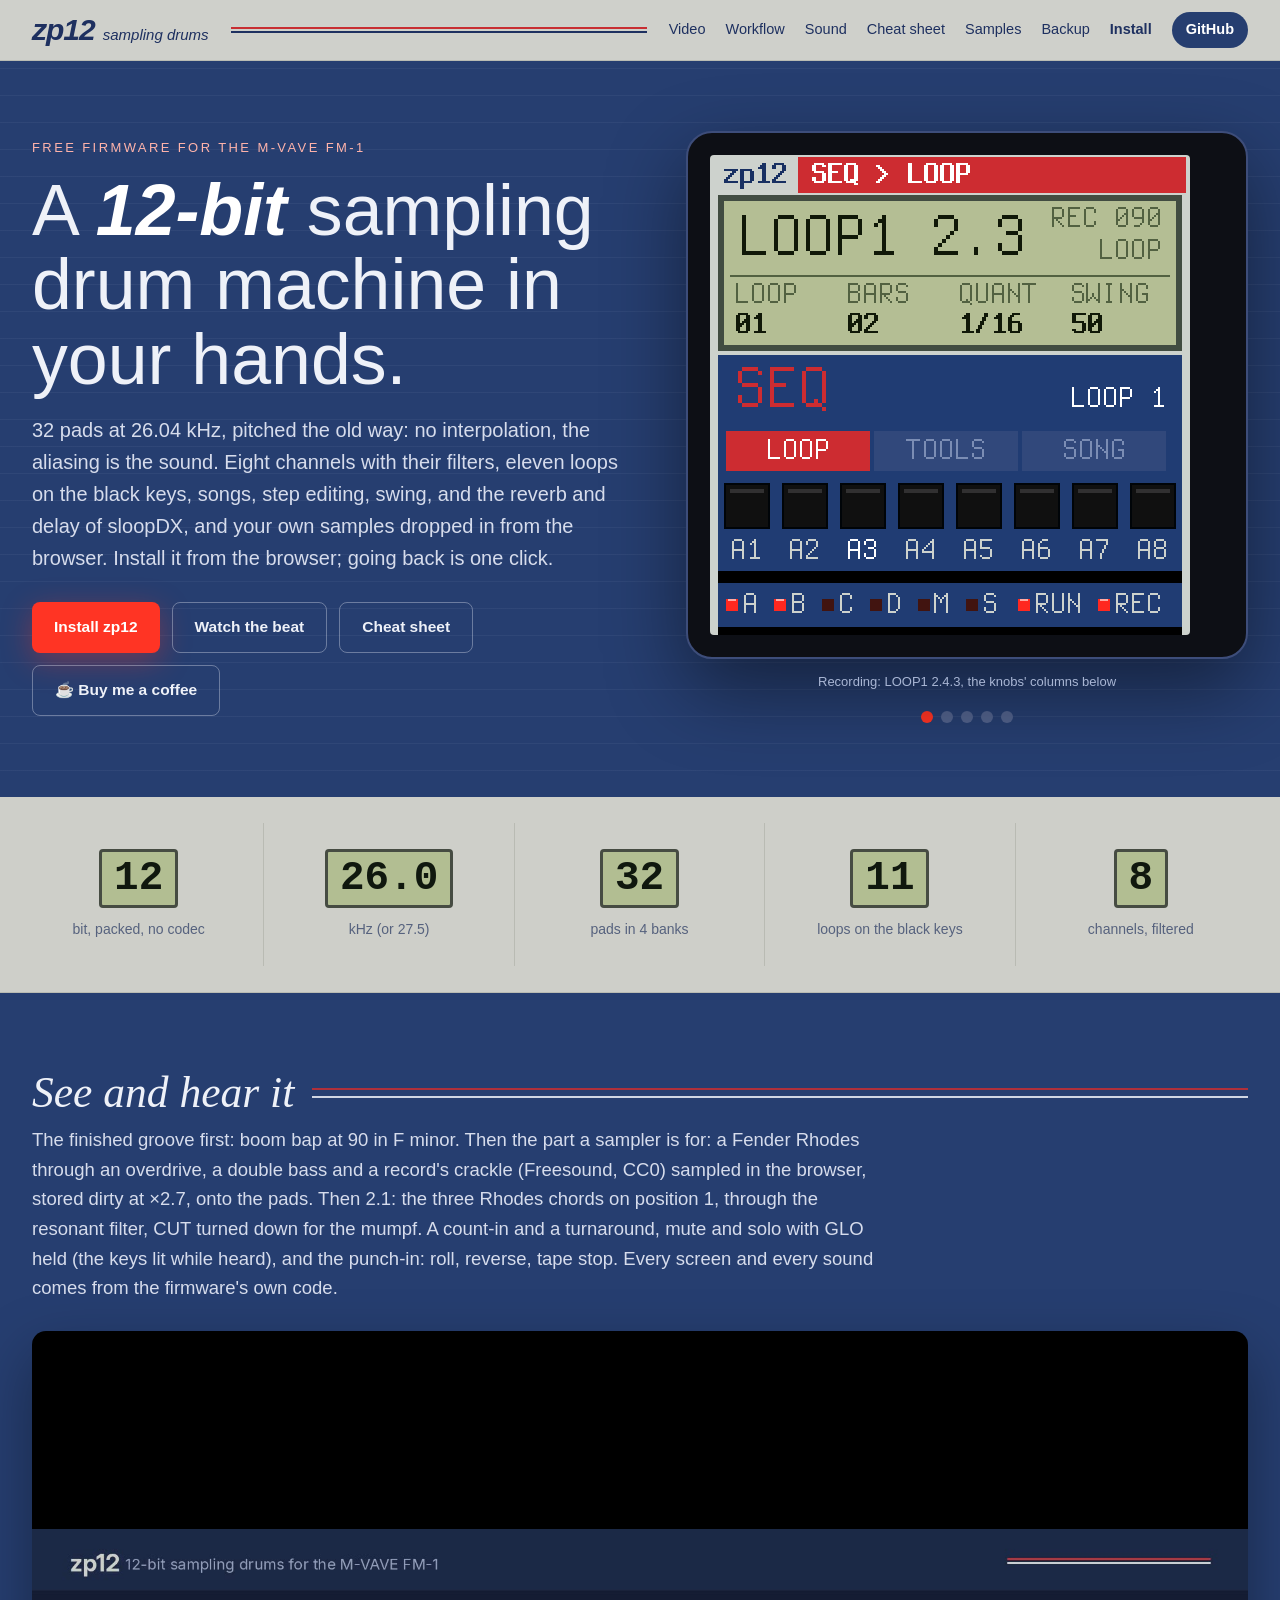
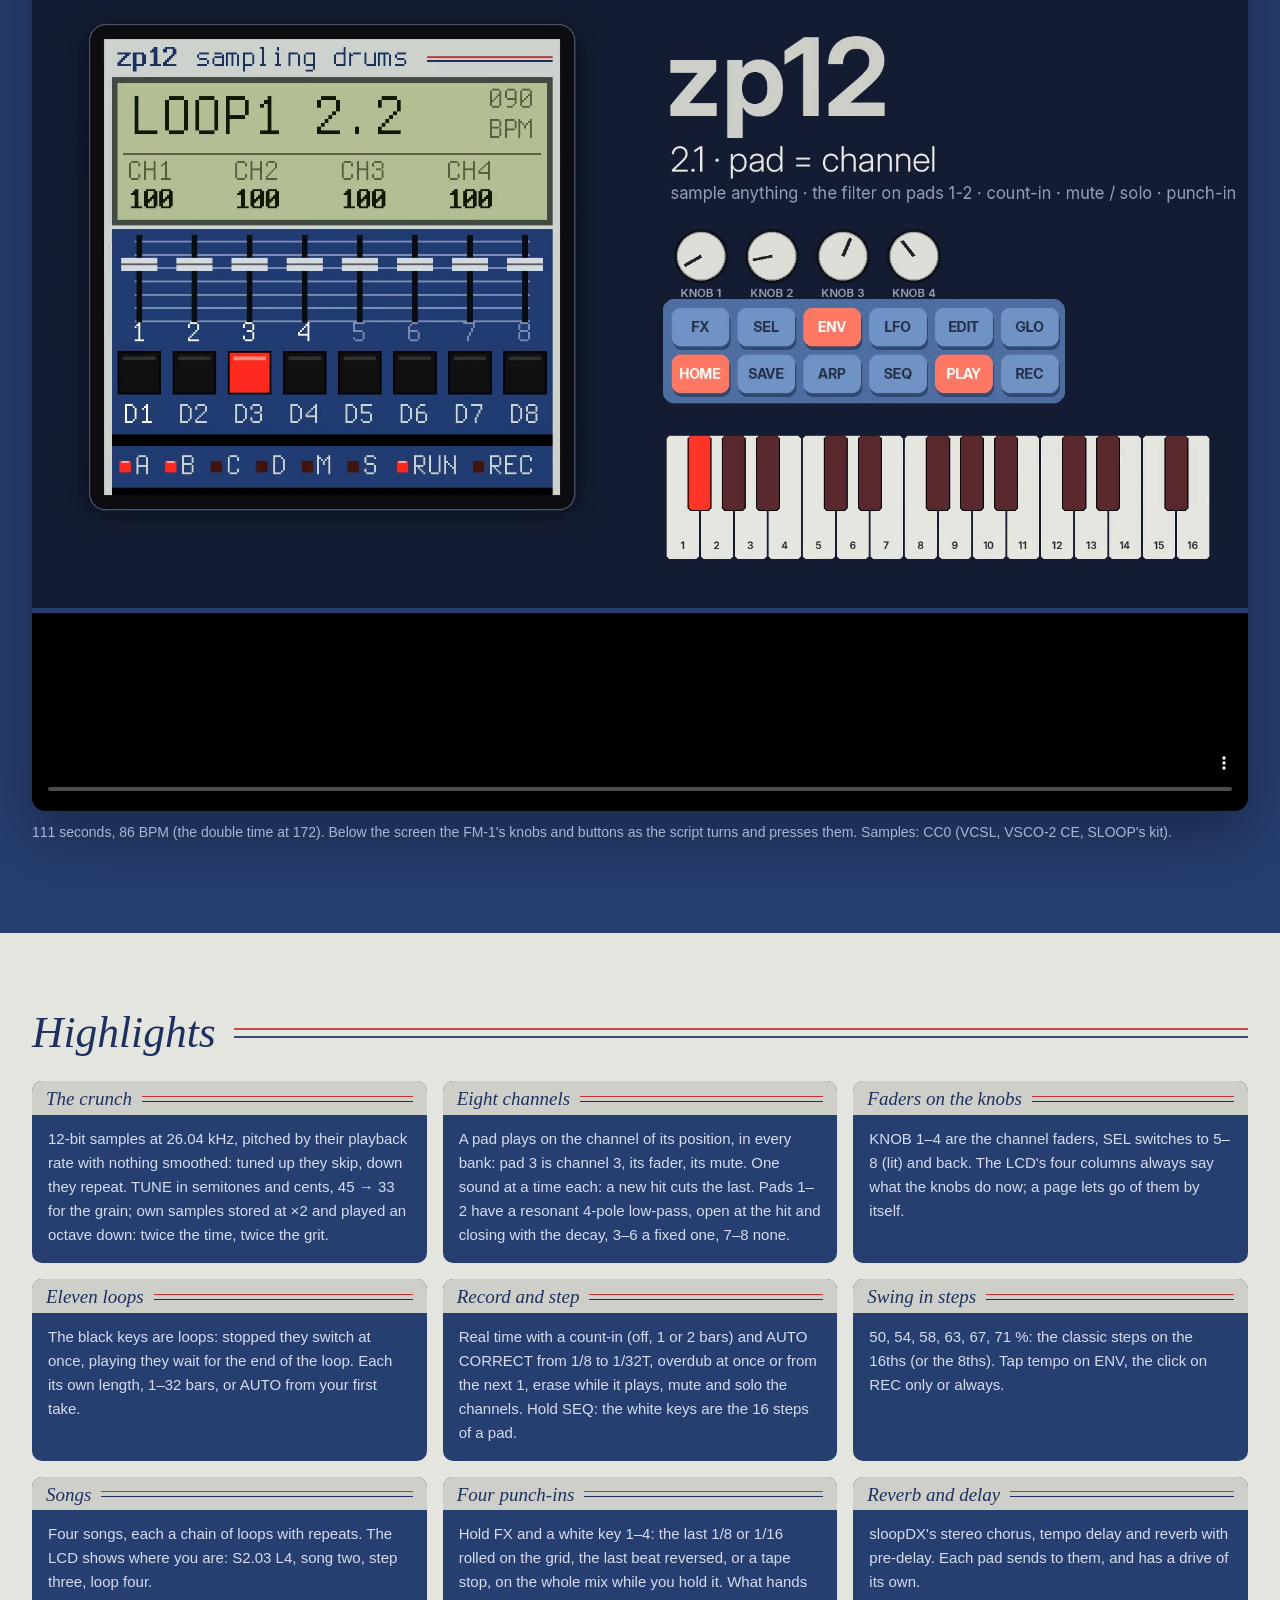
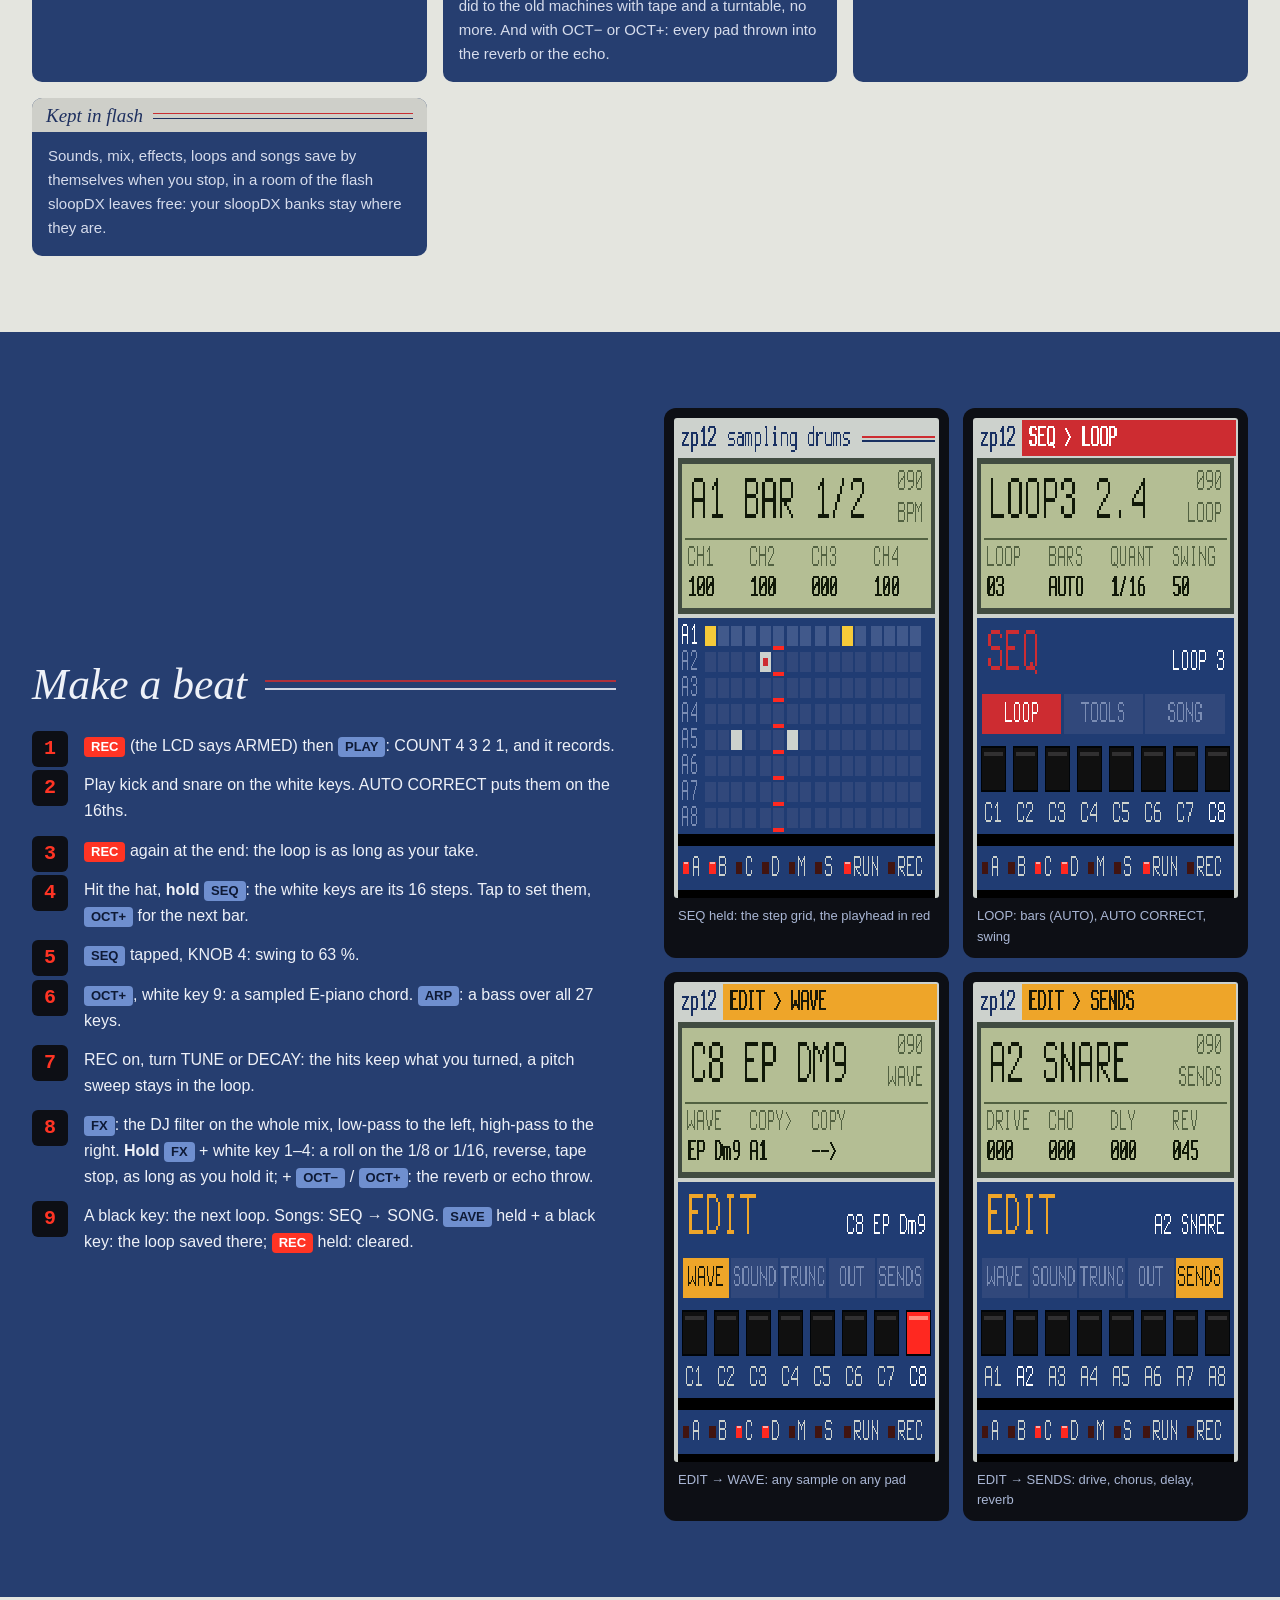
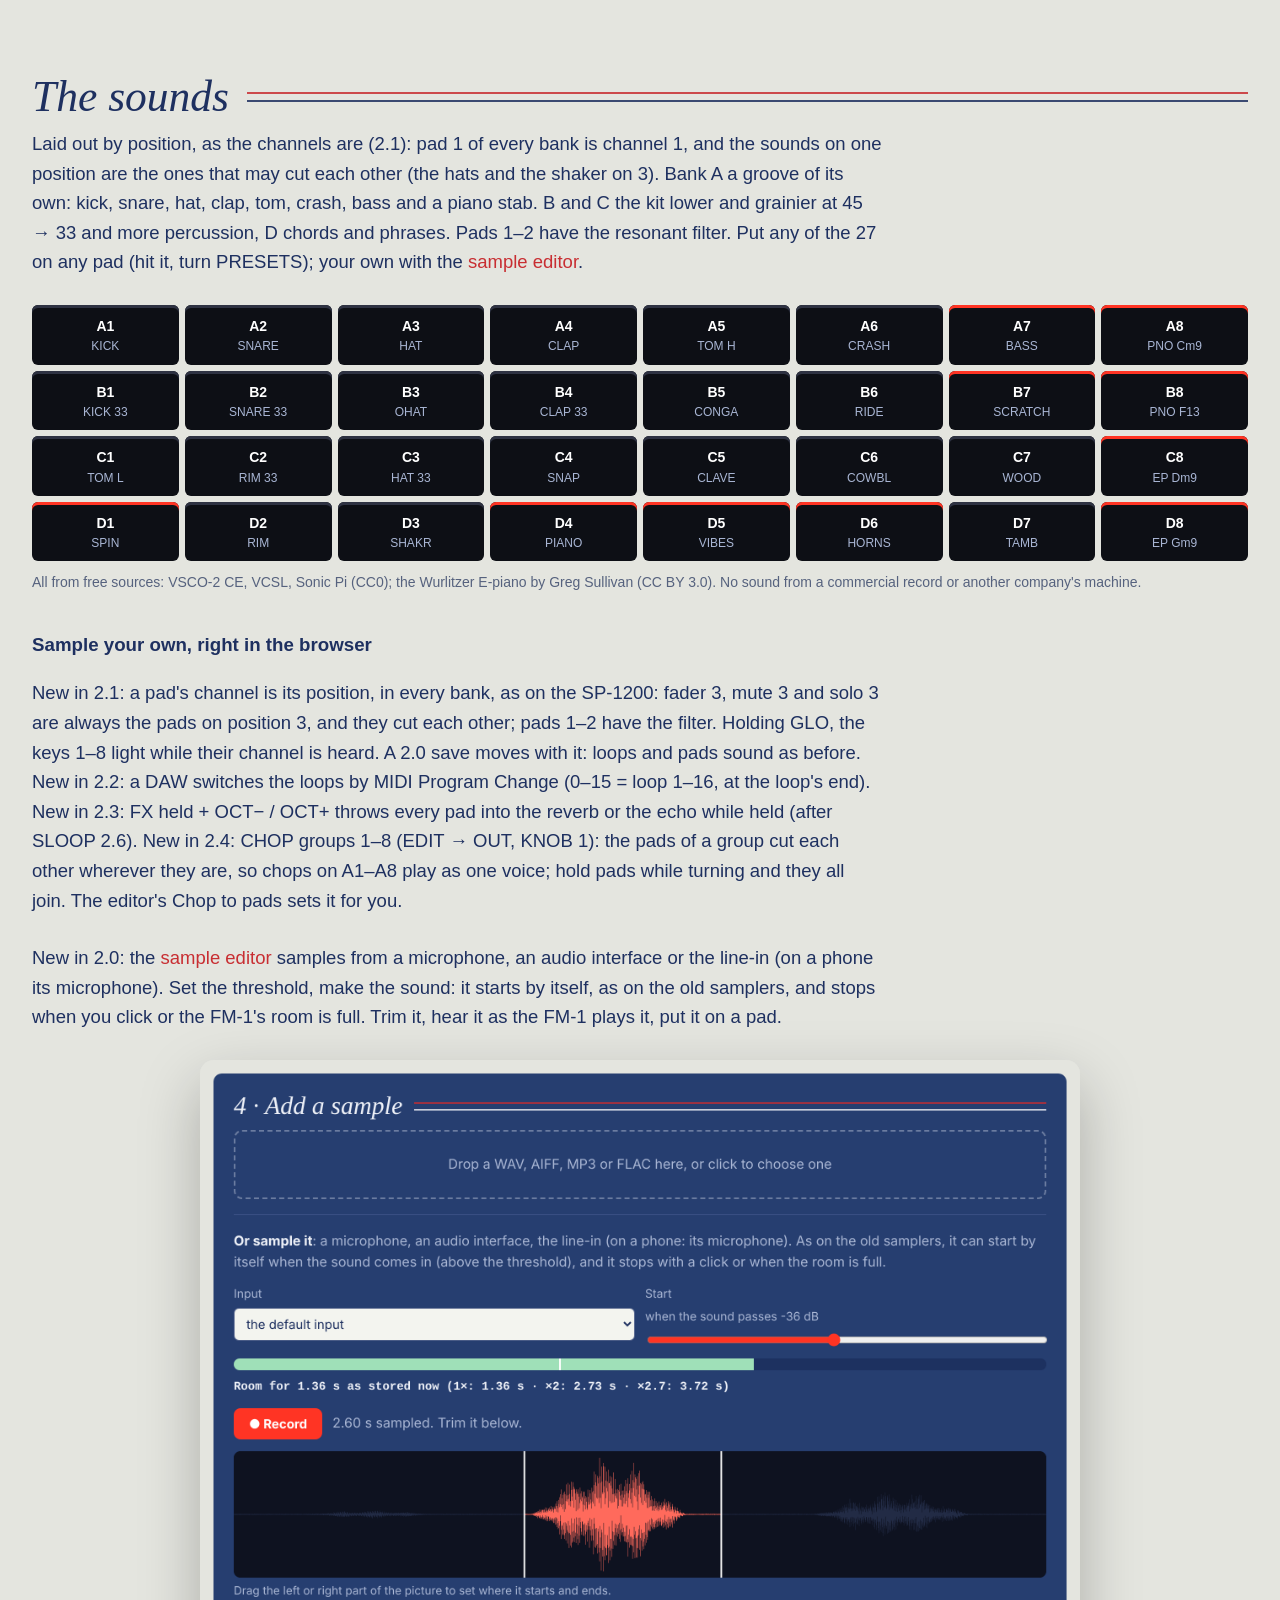
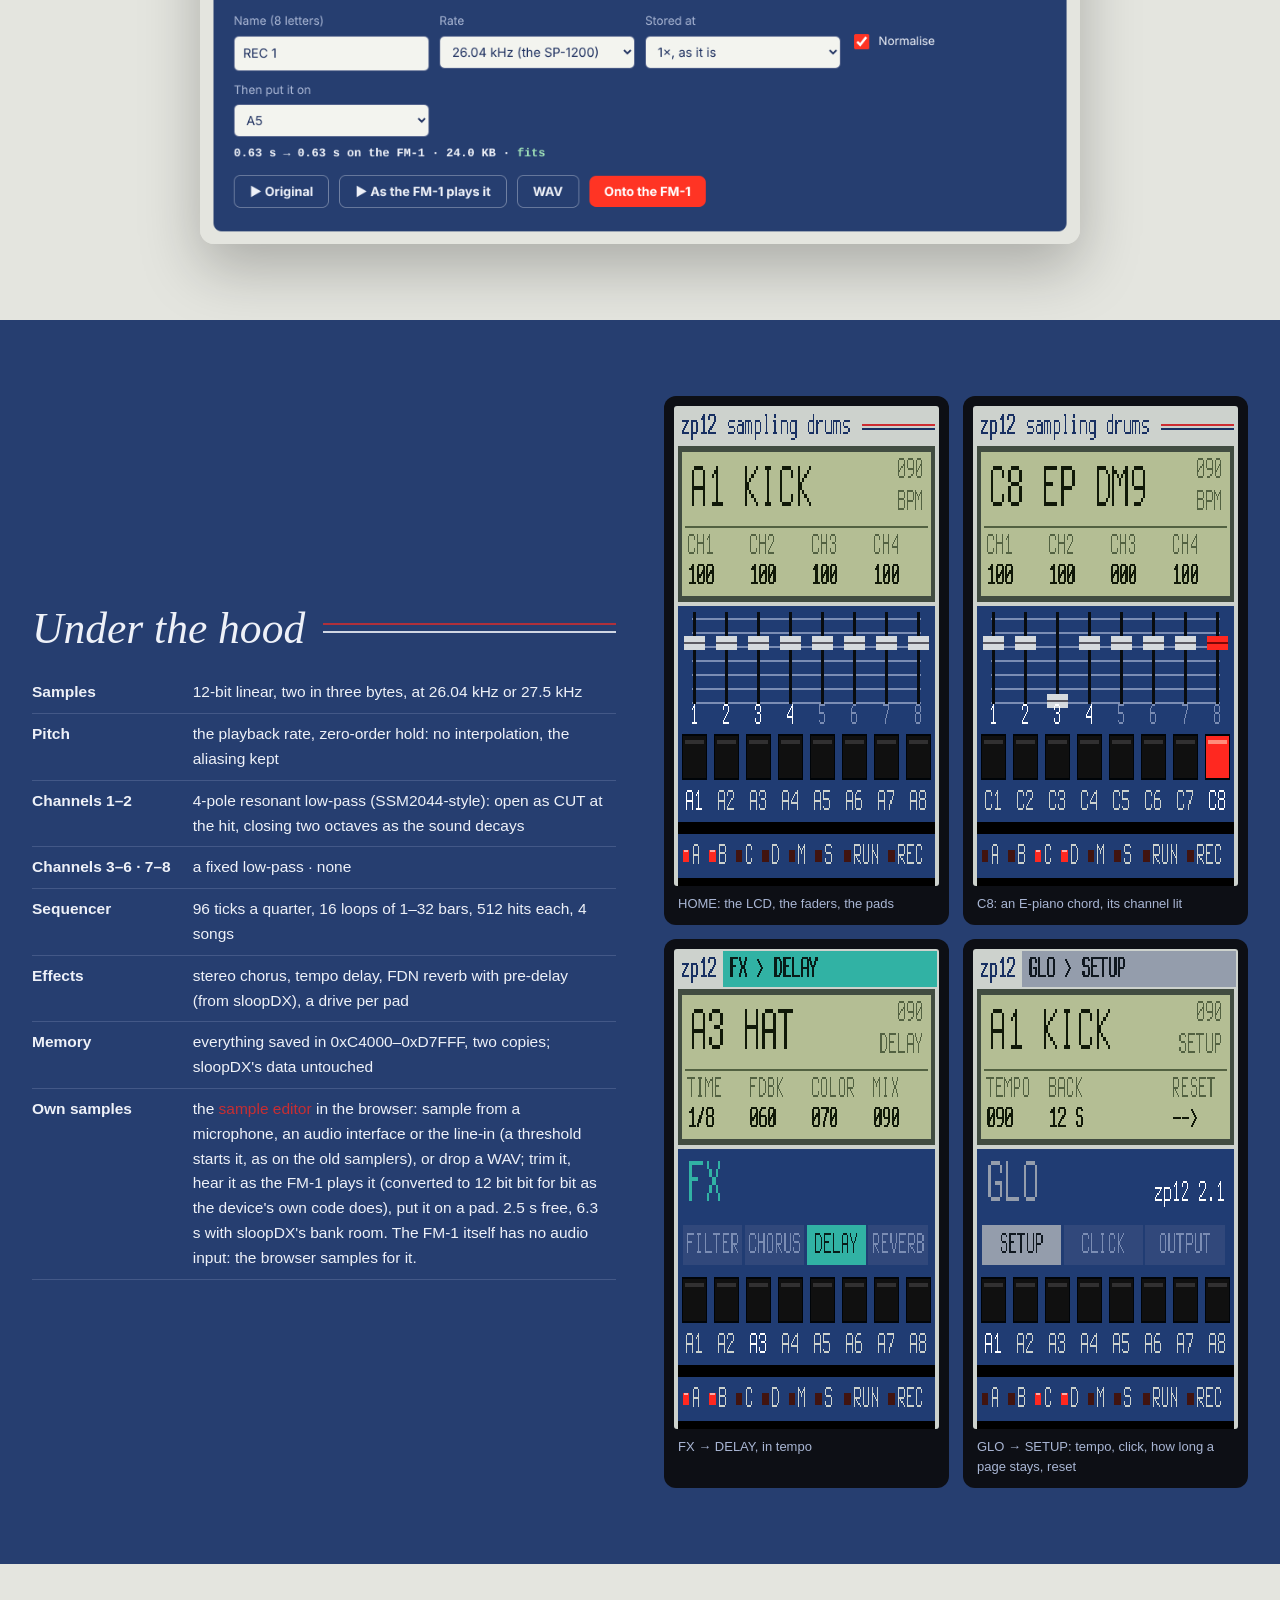
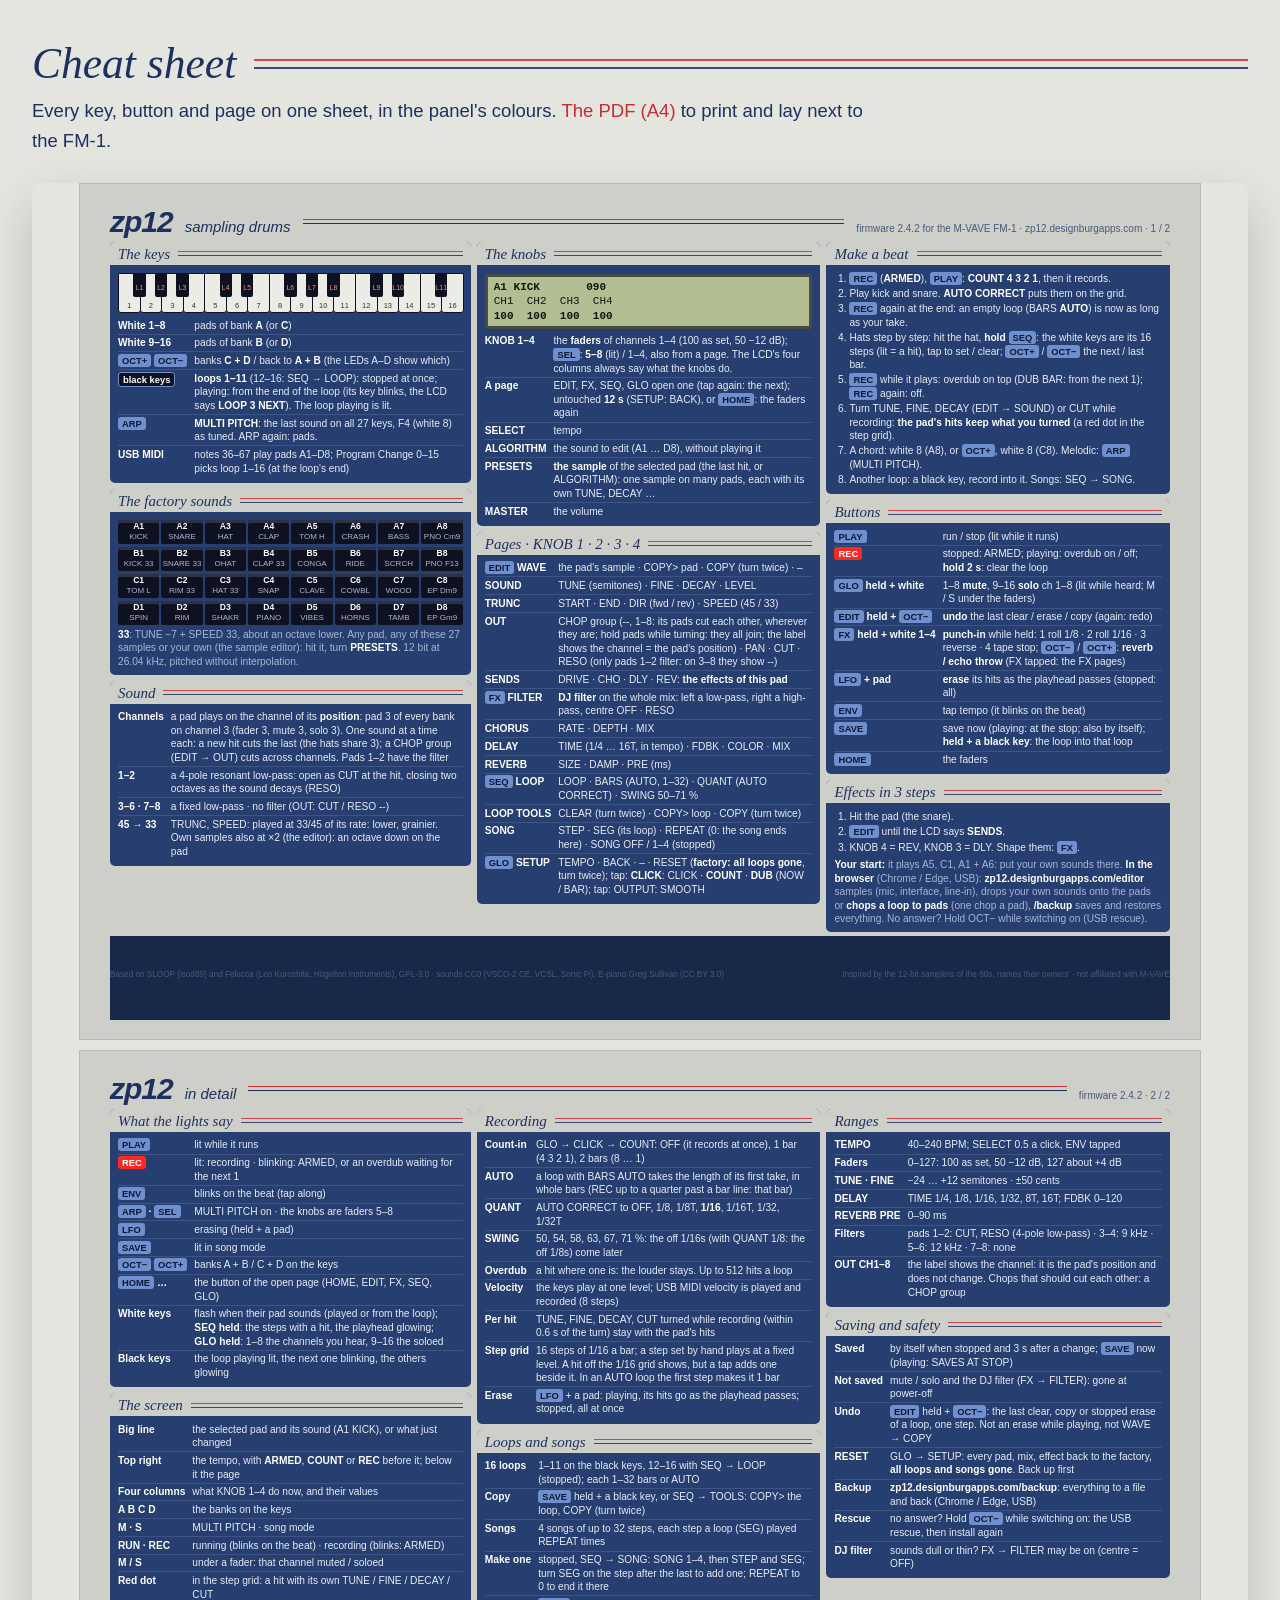
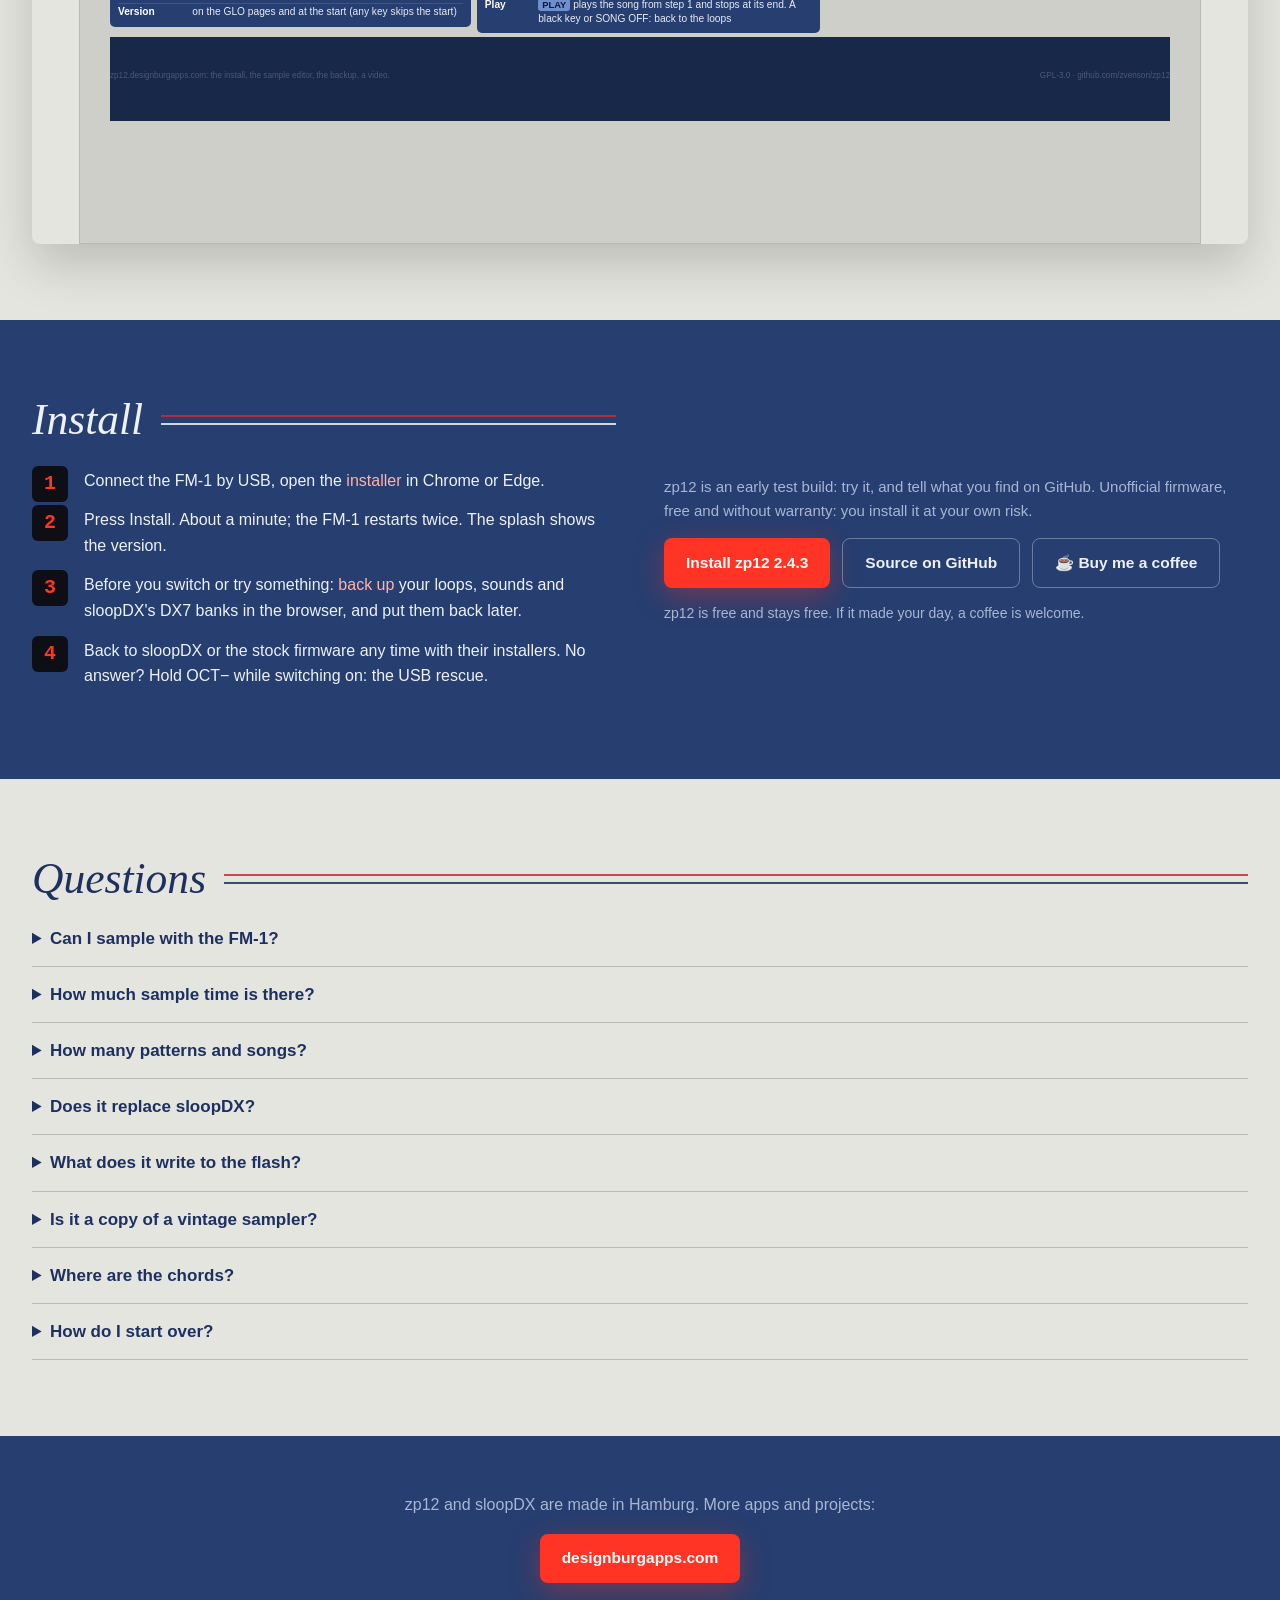
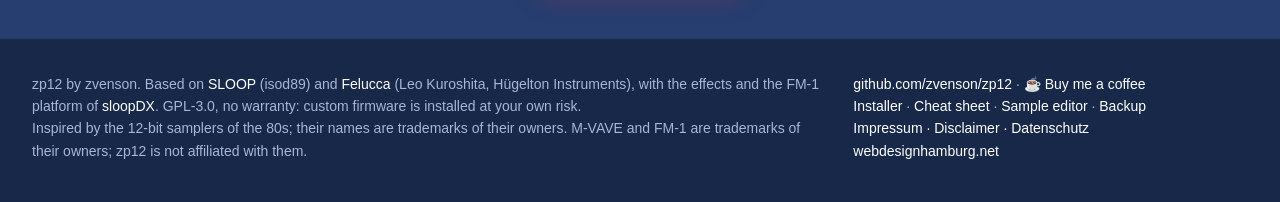
==== commit fa1c748f: "zp12 2.4.3 released (FM-1_974): the update loader shows what it does, in the Firmware Hub's look (as" ====
--- a/docs/index.html
+++ b/docs/index.html
@@ -189,7 +189,7 @@
 <section id="video" class="navy"><div class="wrap">
   <h2>See and hear it</h2>
   <p class="intro">The finished groove first: boom bap at 90 in F minor. Then the part a sampler is for: a Fender Rhodes through an overdrive, a double bass and a record's crackle (Freesound, CC0) sampled in the browser, stored dirty at ×2.7, onto the pads. Then 2.1: the three Rhodes chords on position 1, through the resonant filter, CUT turned down for the mumpf. A count-in and a turnaround, mute and solo with GLO held (the keys lit while heard), and the punch-in: roll, reverse, tape stop. Every screen and every sound comes from the firmware's own code.</p>
-  <video class="shot" controls preload="none" playsinline poster="img/video-poster.jpg" width="1920" height="1080"><source src="zp12-beat.mp4?v=d6cf2146" type="video/mp4"><a href="zp12-beat.mp4">Download the video (MP4)</a></video>
+  <video class="shot" controls preload="none" playsinline poster="img/video-poster.jpg" width="1920" height="1080"><source src="zp12-beat.mp4?v=2.4.3" type="video/mp4"><a href="zp12-beat.mp4">Download the video (MP4)</a></video>
   <p class="caption">111 seconds, 86 BPM (the double time at 172). Below the screen the FM-1's knobs and buttons as the script turns and presses them. Samples: CC0 (VCSL, VSCO-2 CE, SLOOP's kit).</p>
 </div></section>
 
@@ -274,7 +274,7 @@
   <div class="csw"><!--cs--><div class="cs"><div class="sheet">
 <header>
   <span class="mark">zp12</span><span class="sub">sampling drums</span><span class="rule"></span>
-  <span class="ver">firmware 2.4.3 for the M-VAVE FM-1 · zp12.designburgapps.com · 1 / 2</span>
+  <span class="ver">firmware 2.4.2 for the M-VAVE FM-1 · zp12.designburgapps.com · 1 / 2</span>
 </header>
 
 <div class="grid">
@@ -386,7 +386,7 @@
 <div class="sheet p2">
 <header>
   <span class="mark">zp12</span><span class="sub">in detail</span><span class="rule"></span>
-  <span class="ver">firmware 2.4.3 · 2 / 2</span>
+  <span class="ver">firmware 2.4.2 · 2 / 2</span>
 </header>
 
 <div class="grid">
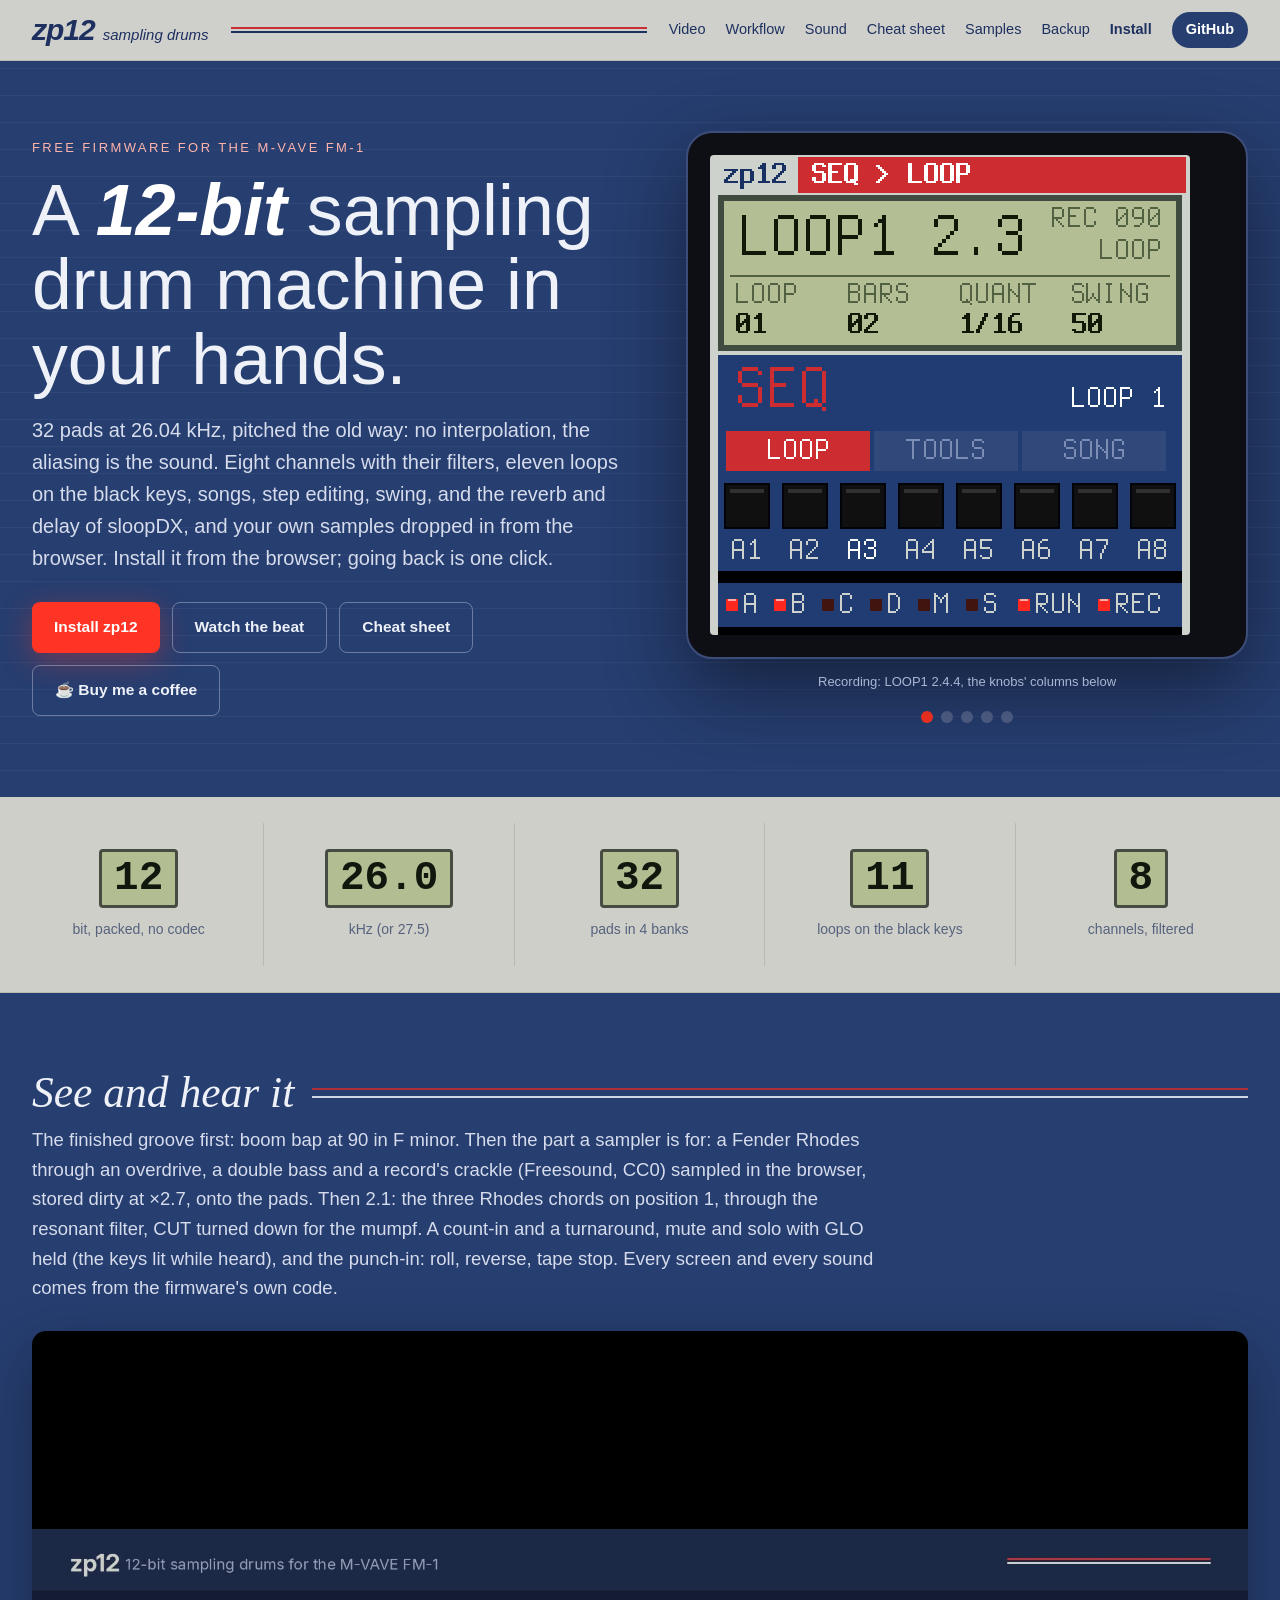
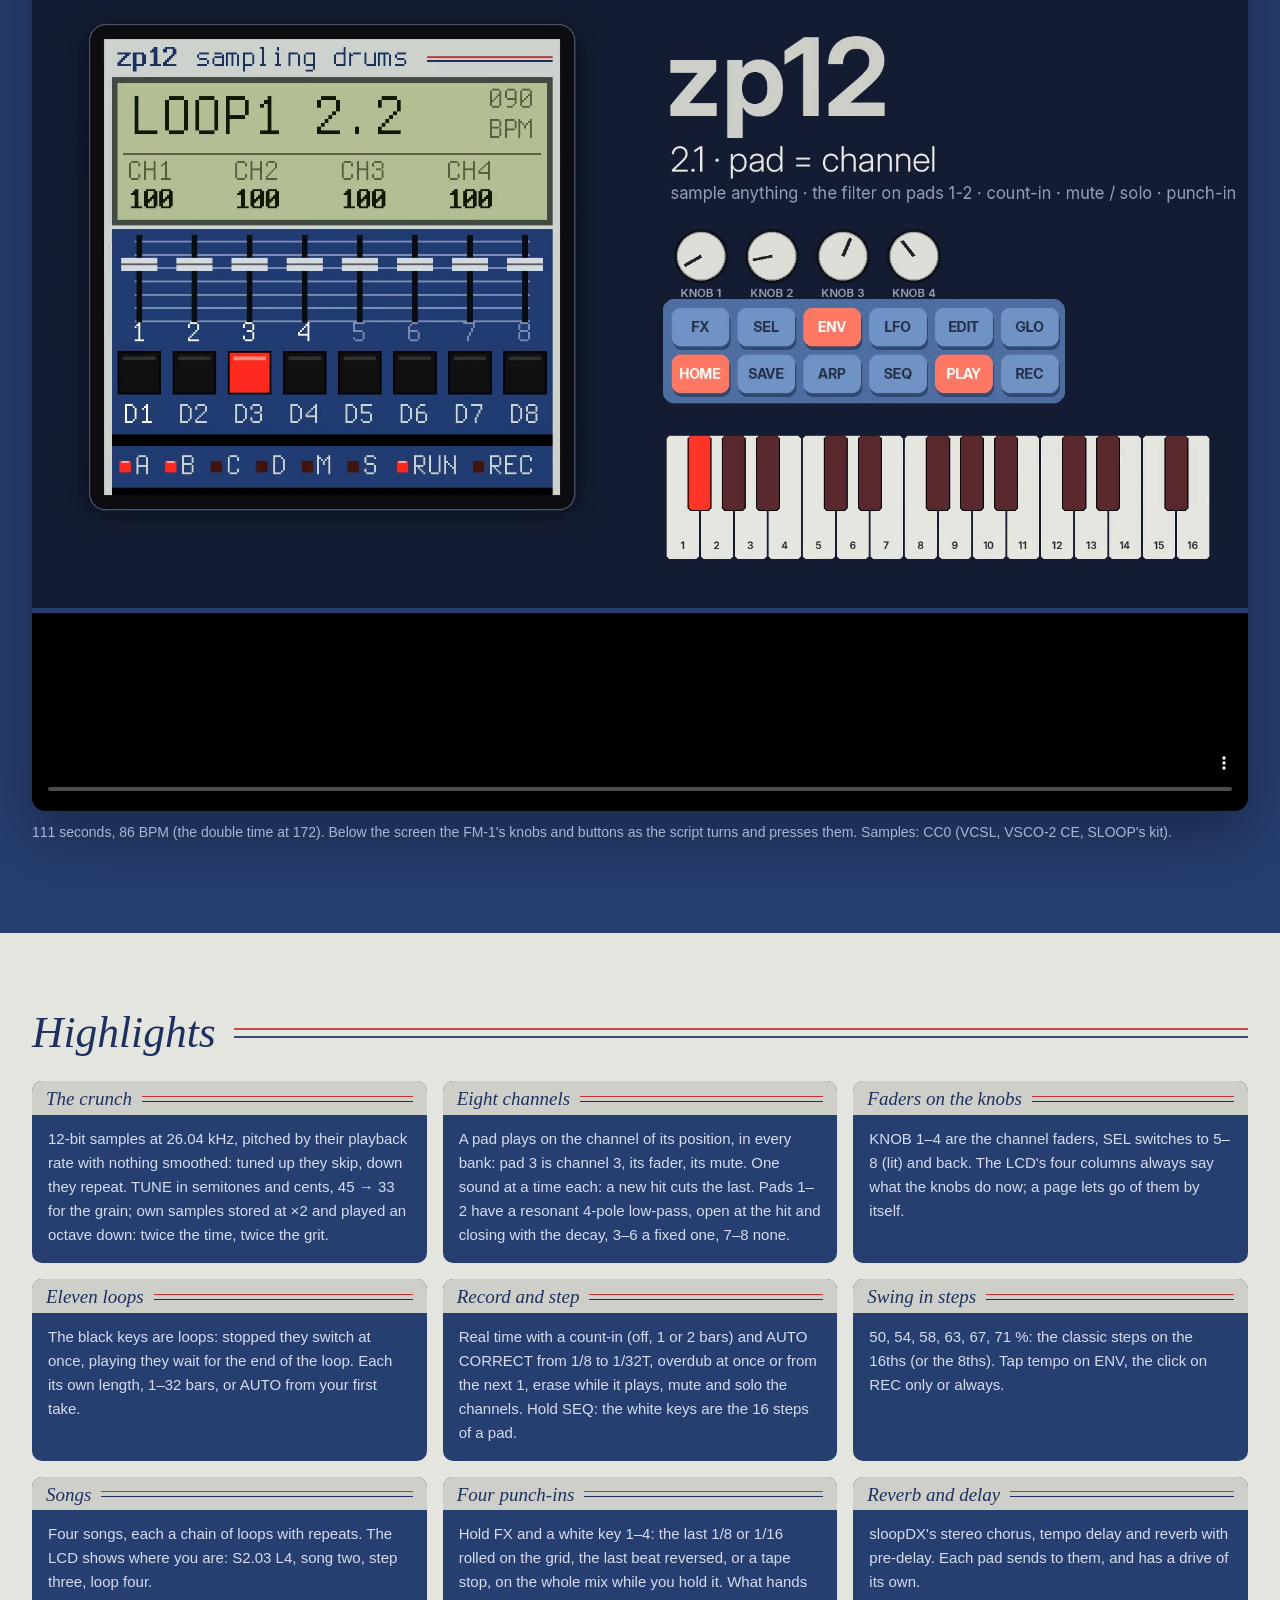
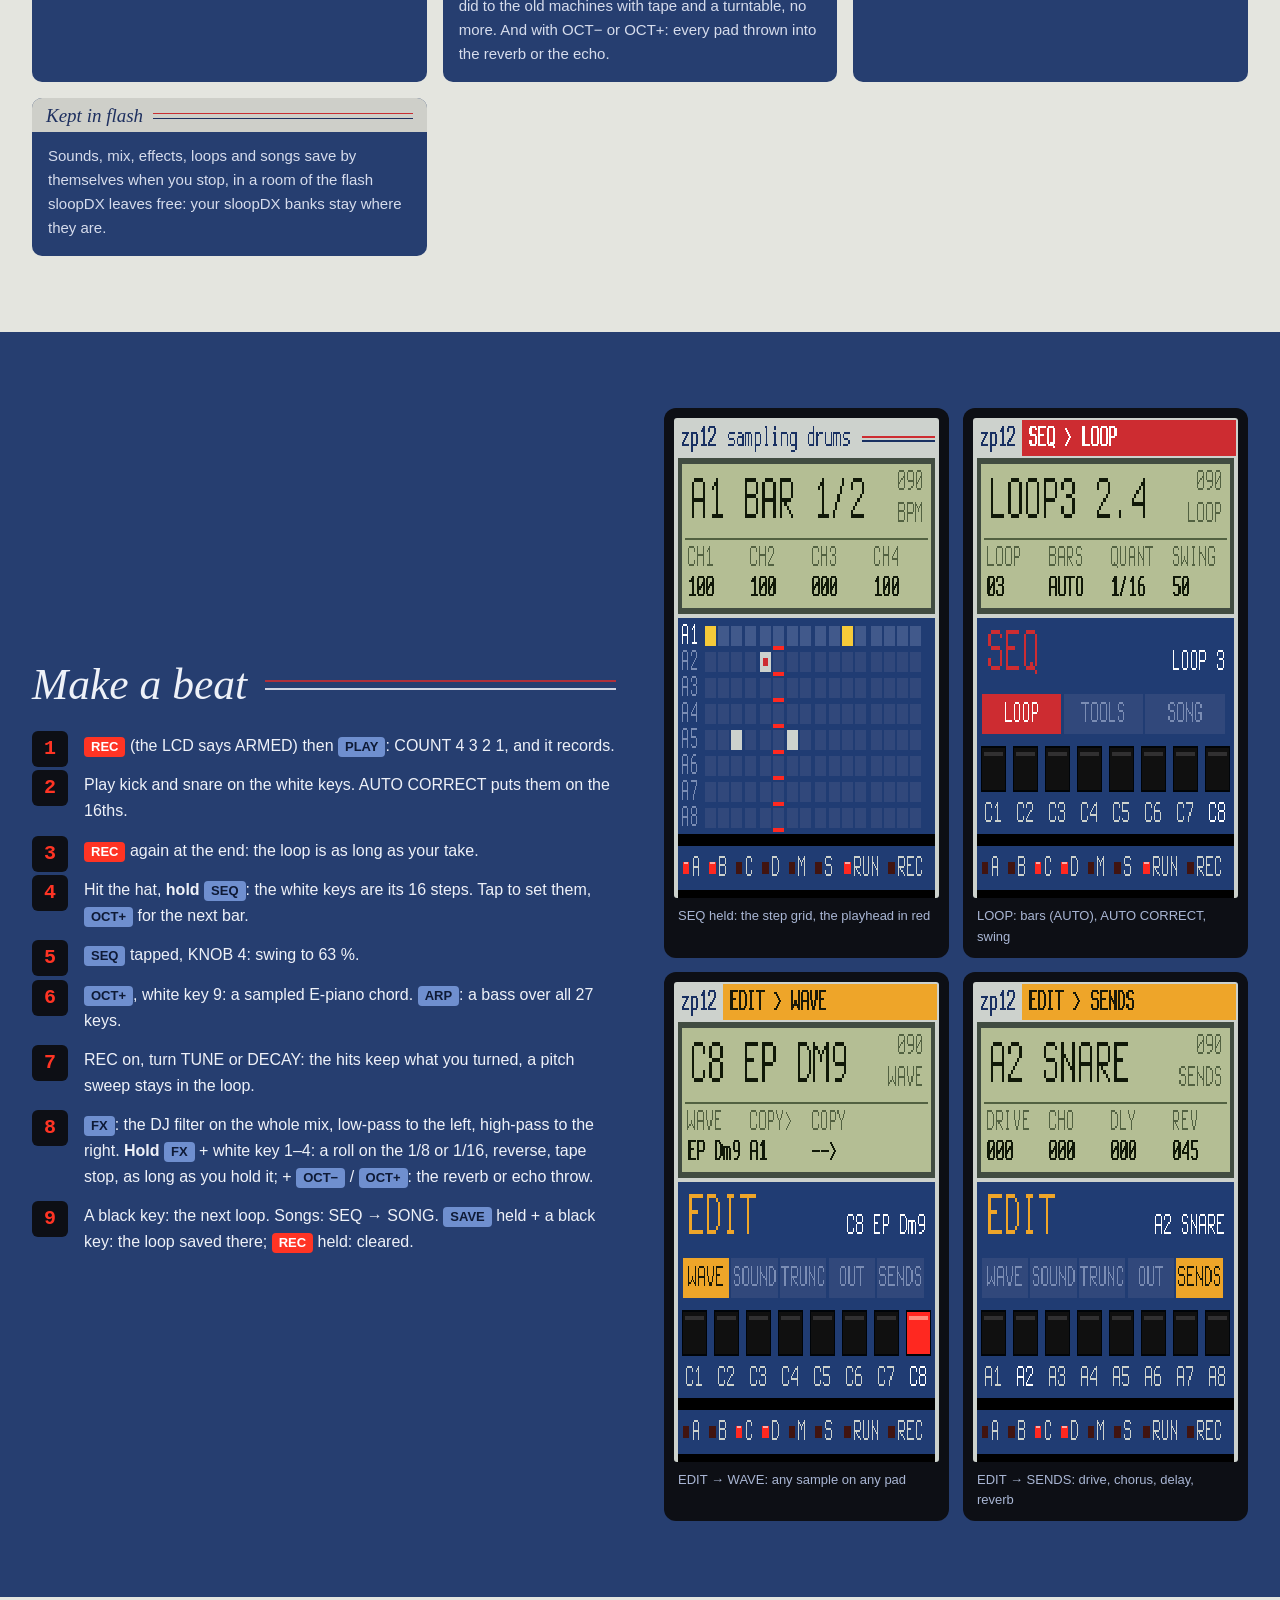
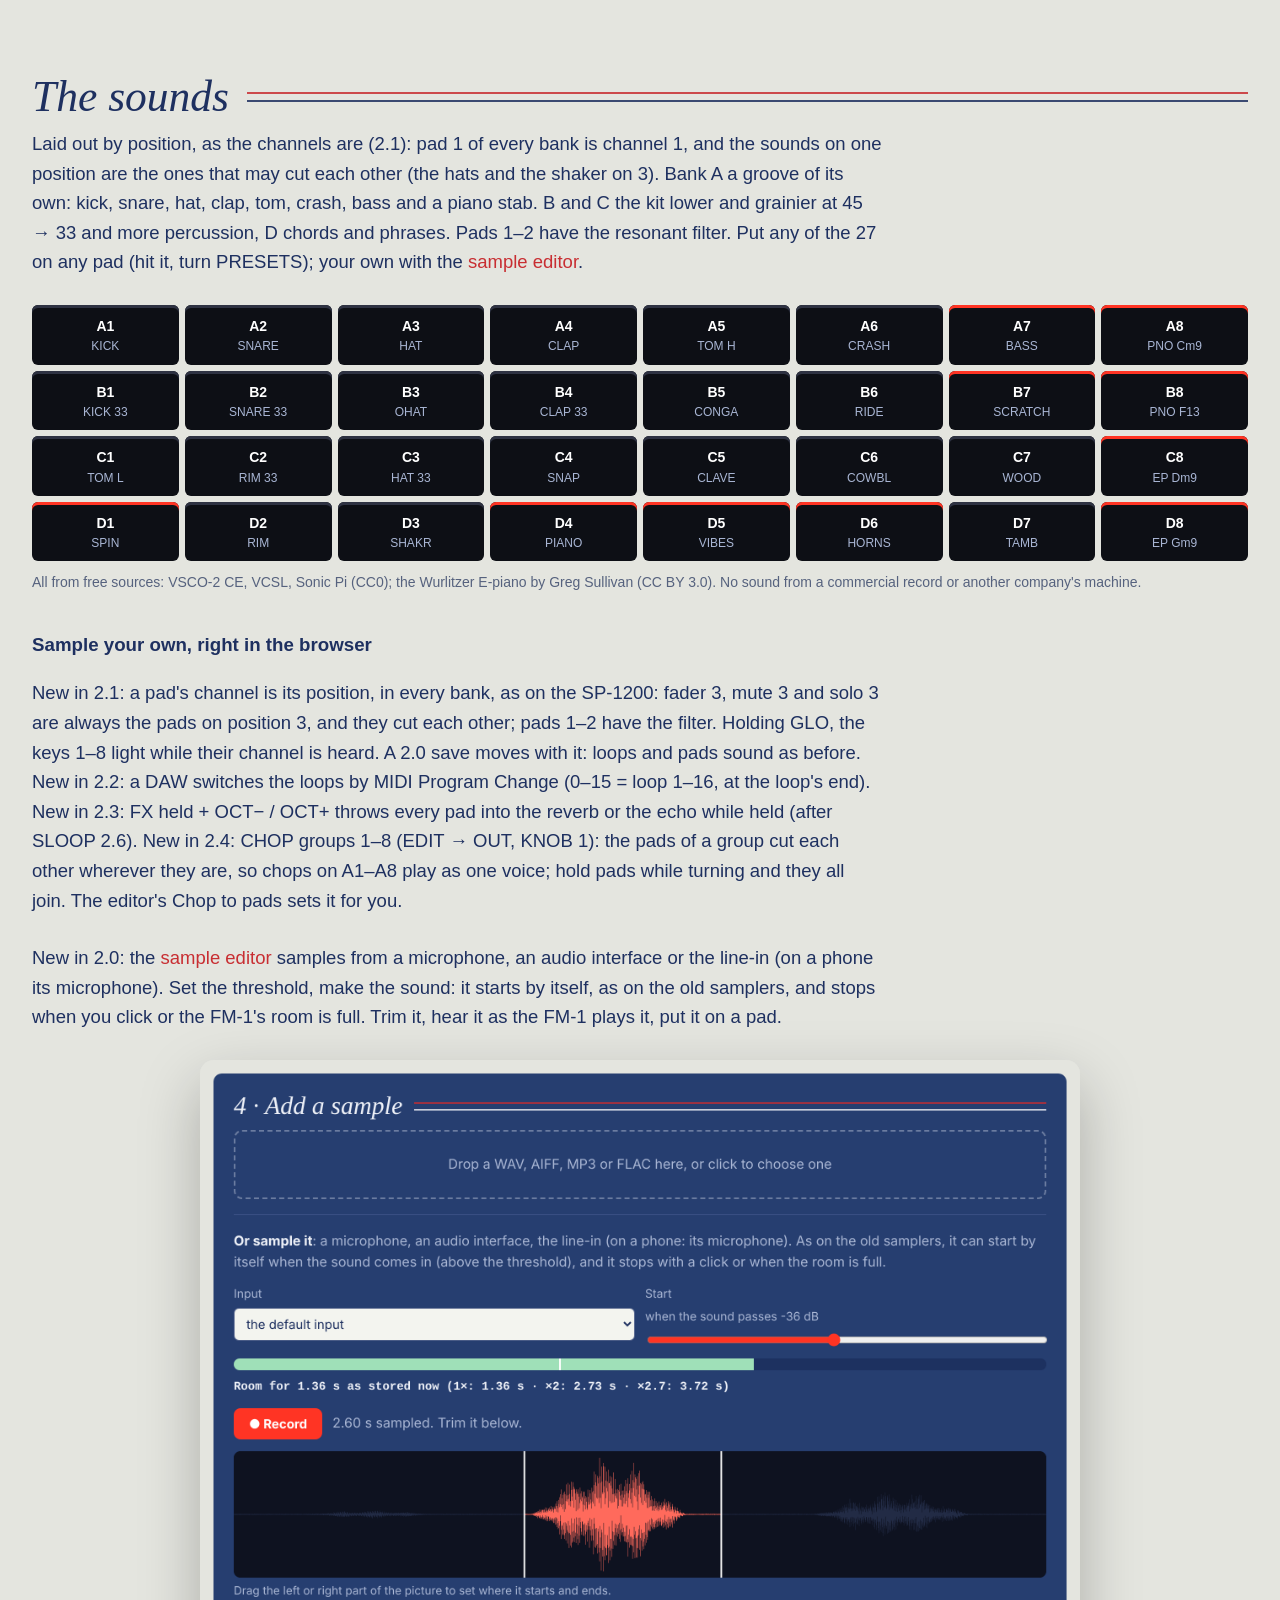
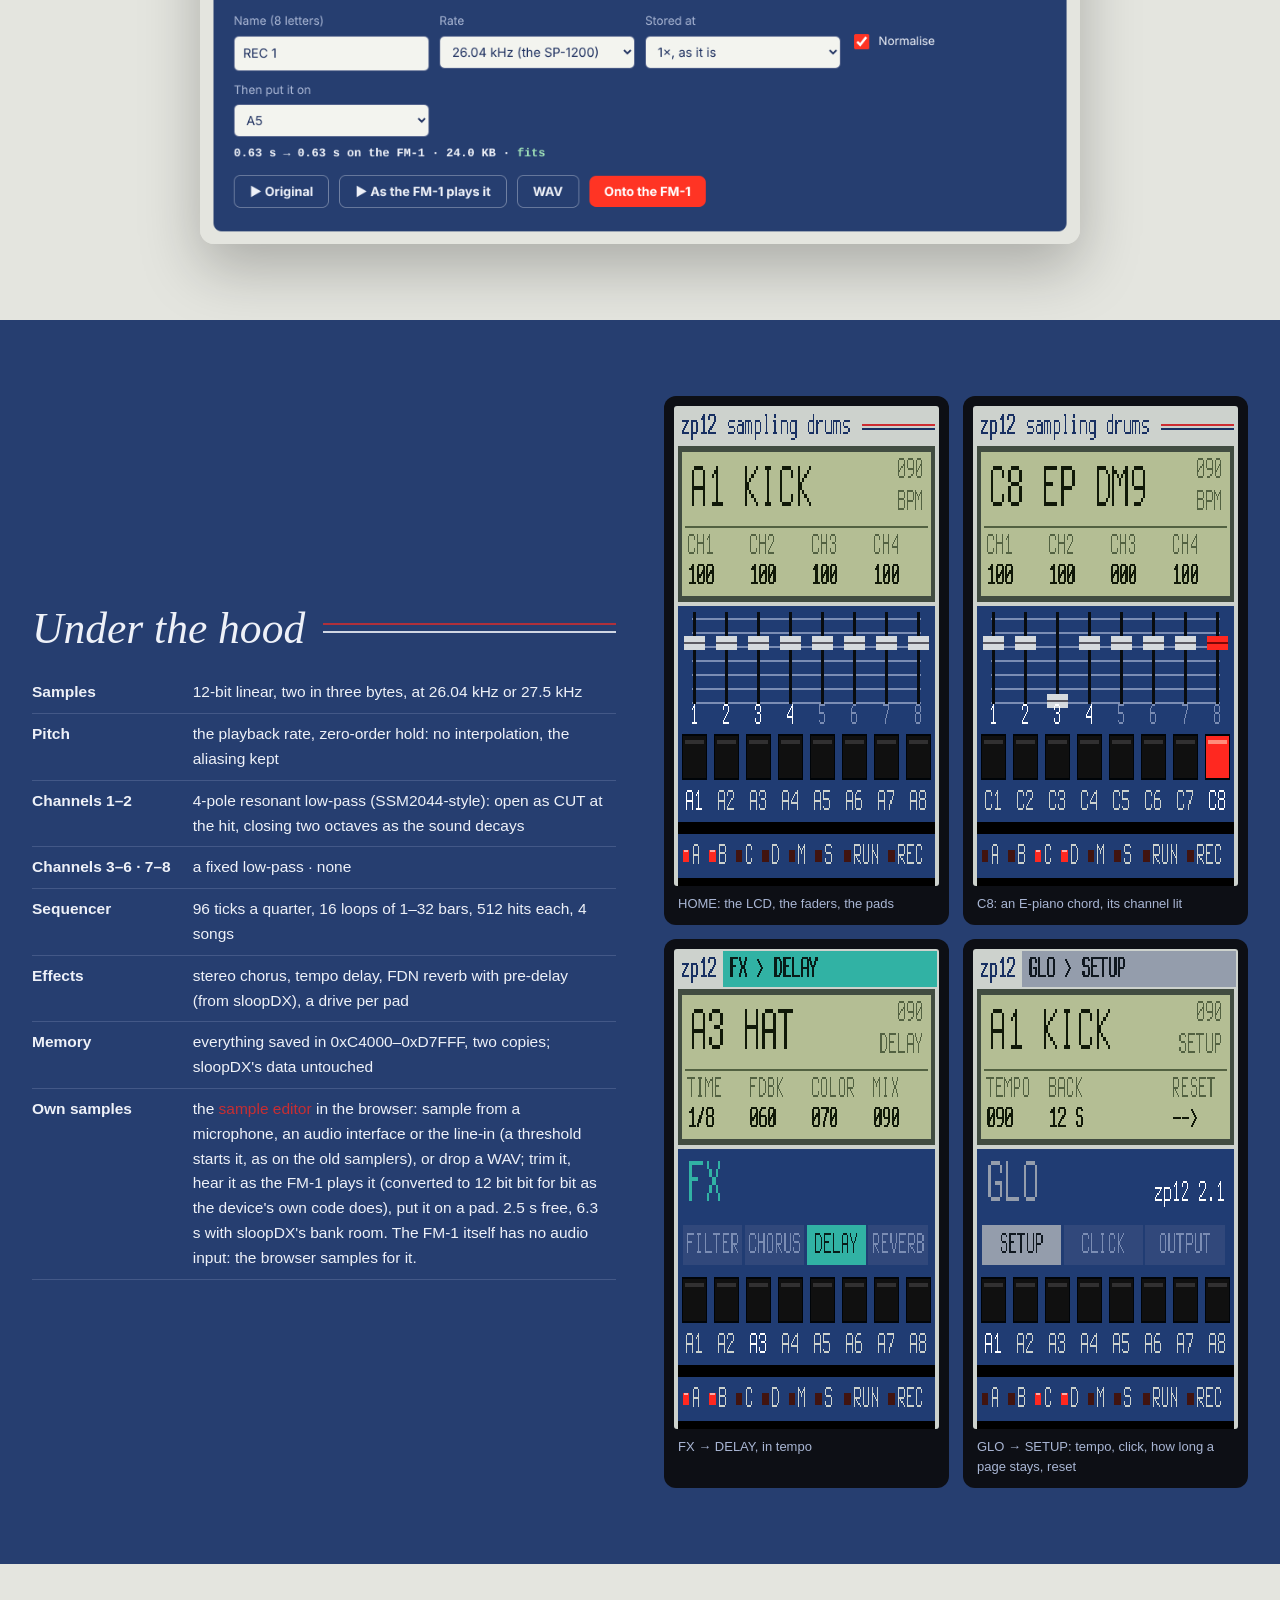
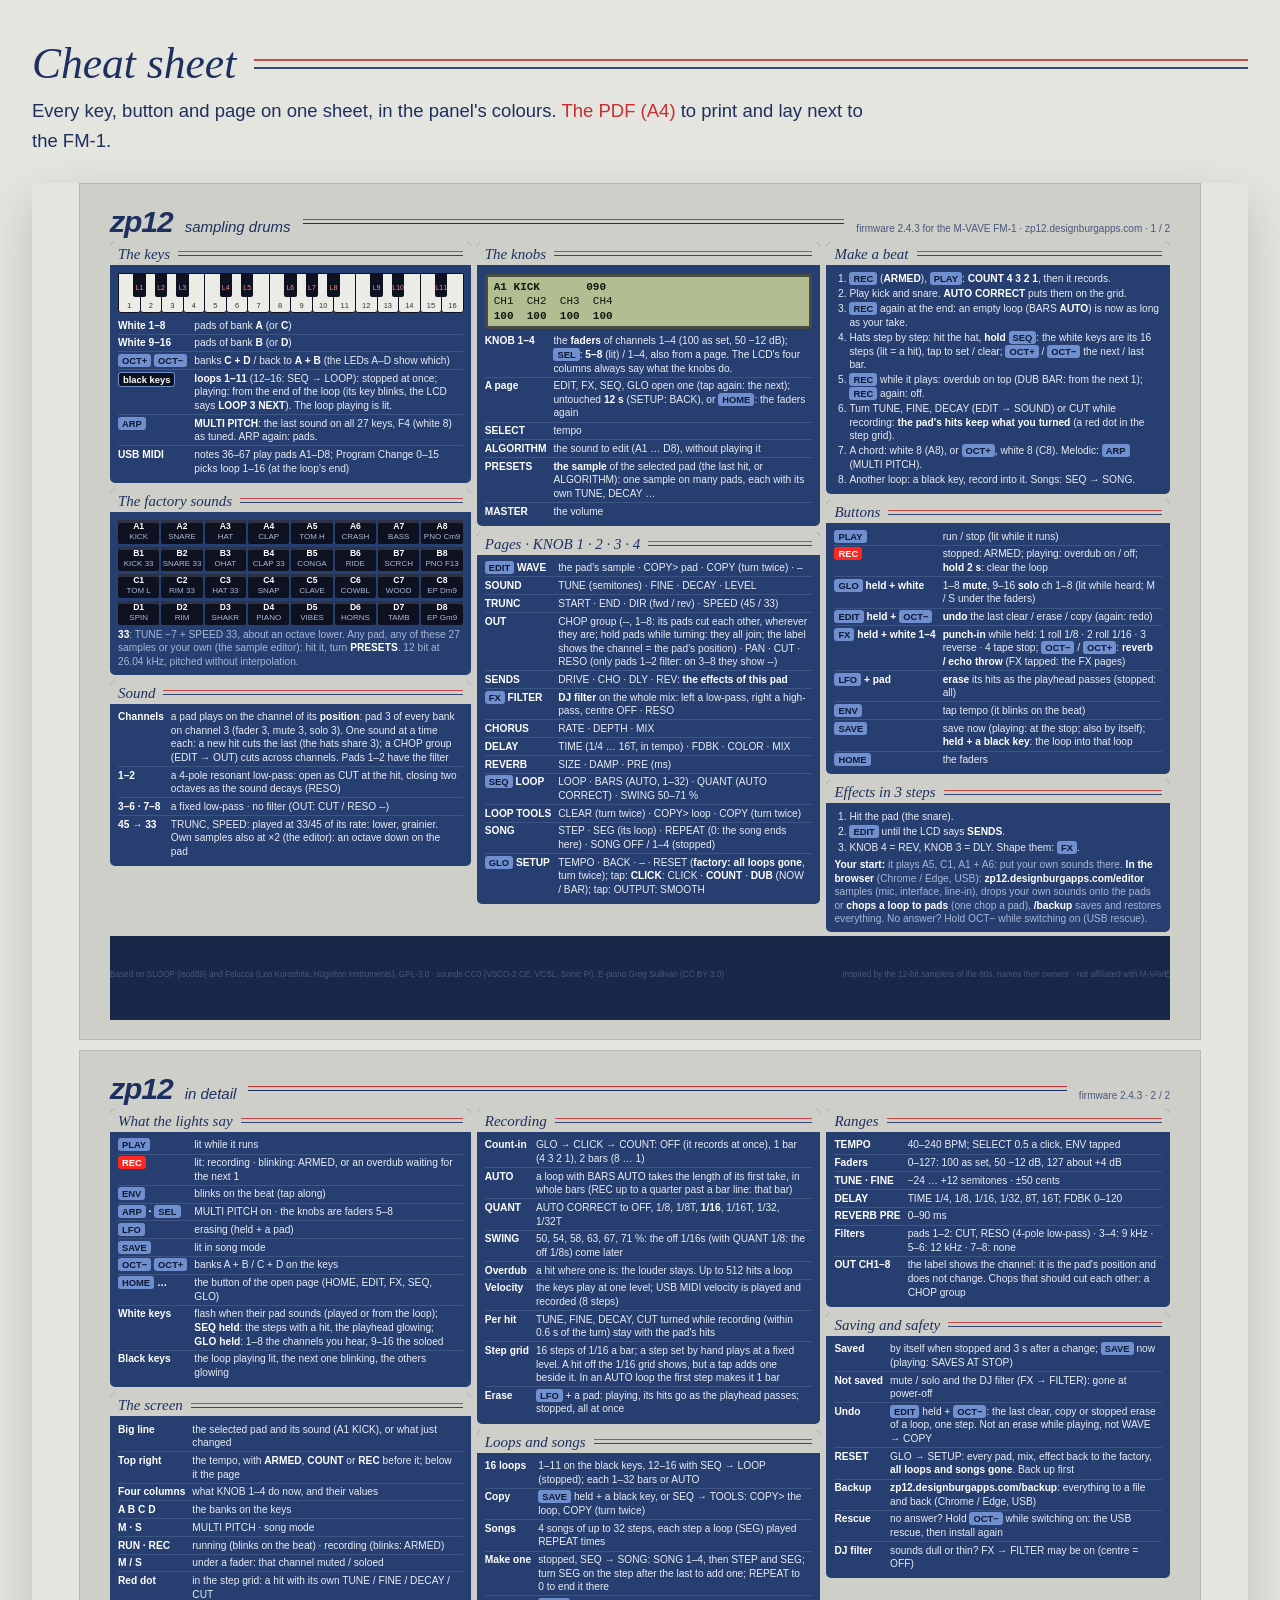
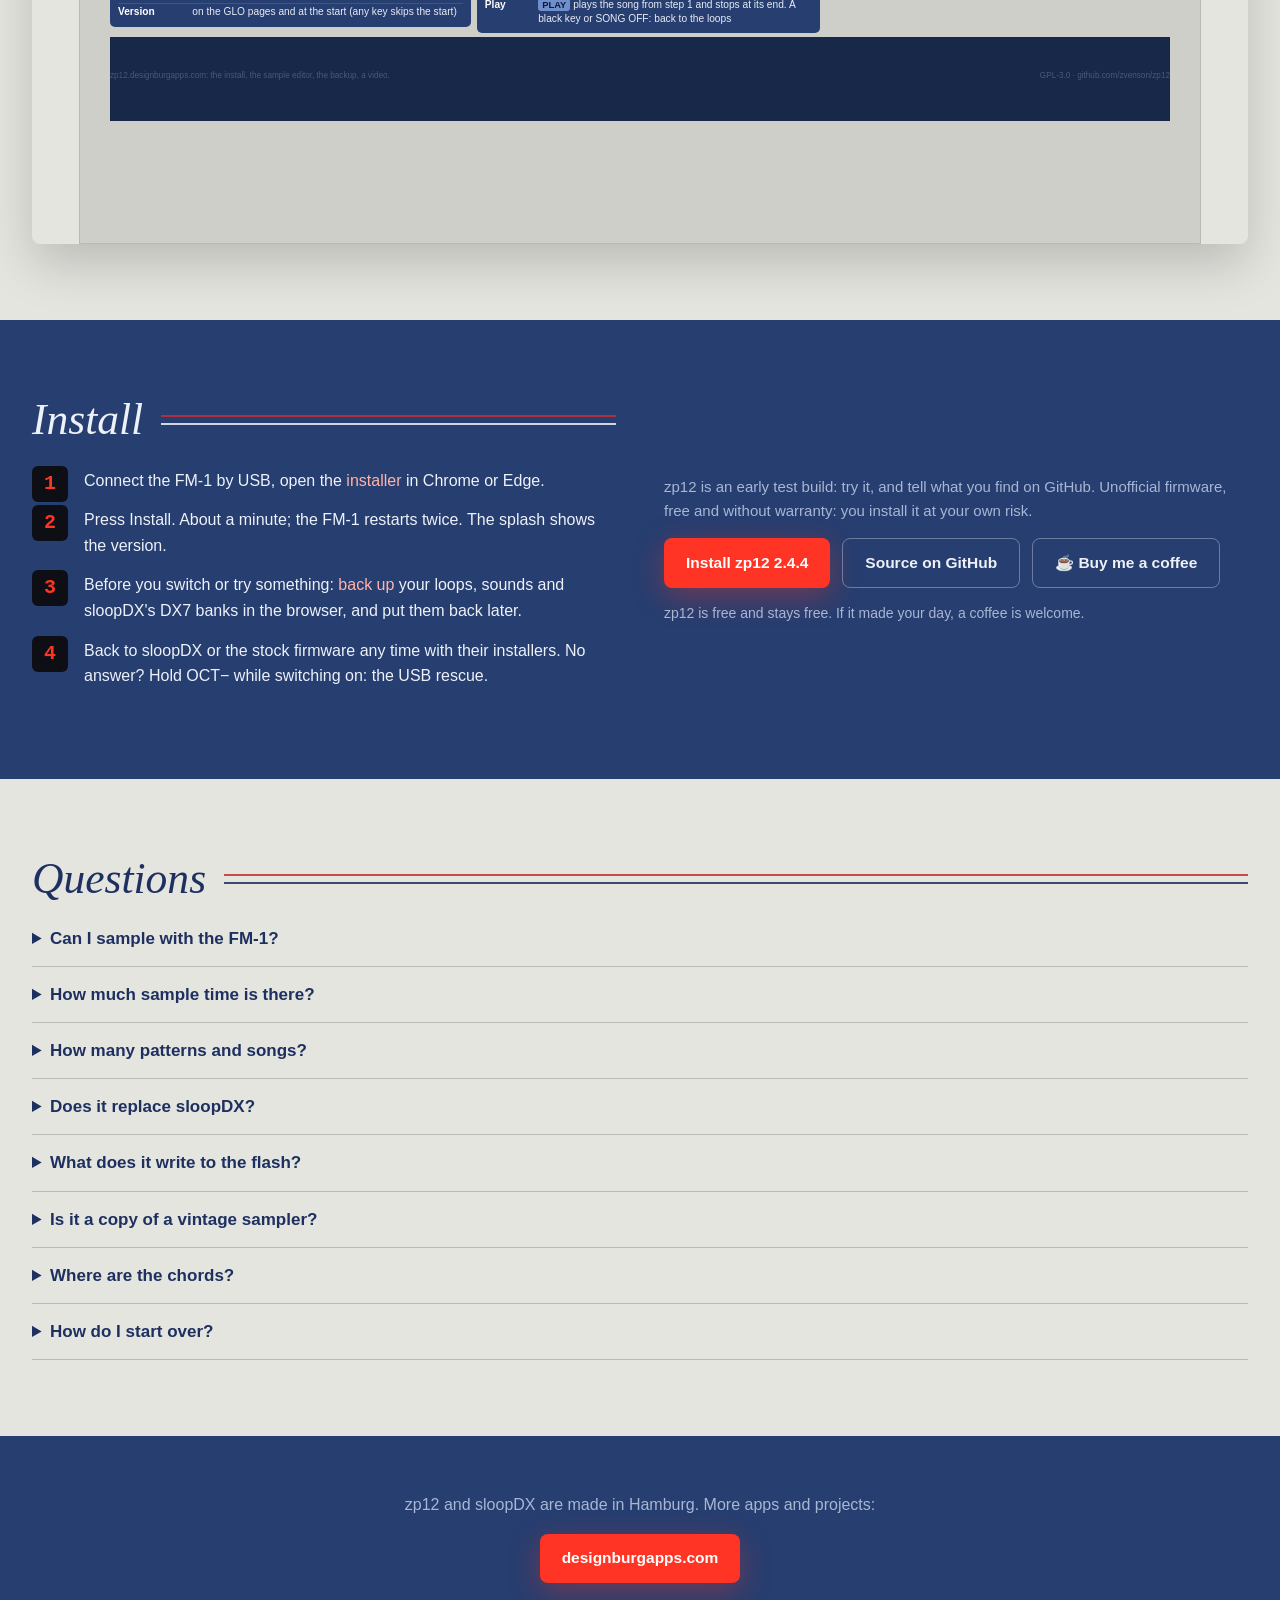
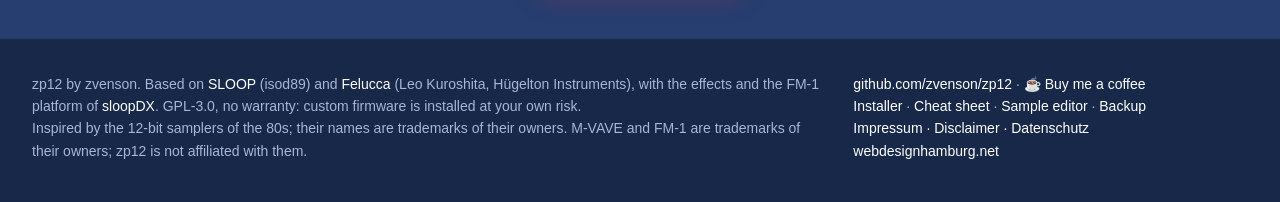
==== commit 15fd9138: "2.4.4 released (FM-1_974): the update loader shows what it does, in the Firmware Hub's look (as Ober" ====
--- a/docs/index.html
+++ b/docs/index.html
@@ -173,7 +173,7 @@
     <div class="cta"><a class="btn primary" href="install/">Install zp12</a><a class="btn ghost" href="#video">Watch the beat</a><a class="btn ghost" href="#cheatsheet">Cheat sheet</a><a class="btn ghost" href="https://paypal.me/zvenson" rel="noopener">☕ Buy me a coffee</a></div>
   </div>
   <div>
-    <div class="device"><img id="shot" src="img/rec.png" alt="The zp12 screen on the FM-1: recording loop 1" width="480" height="480"><div class="cap" id="shotcap">Recording: LOOP1 2.4.3, the knobs' columns below</div></div>
+    <div class="device"><img id="shot" src="img/rec.png" alt="The zp12 screen on the FM-1: recording loop 1" width="480" height="480"><div class="cap" id="shotcap">Recording: LOOP1 2.4.4, the knobs' columns below</div></div>
     <div class="shots" id="dots"></div>
   </div>
 </div></header>
@@ -189,7 +189,7 @@
 <section id="video" class="navy"><div class="wrap">
   <h2>See and hear it</h2>
   <p class="intro">The finished groove first: boom bap at 90 in F minor. Then the part a sampler is for: a Fender Rhodes through an overdrive, a double bass and a record's crackle (Freesound, CC0) sampled in the browser, stored dirty at ×2.7, onto the pads. Then 2.1: the three Rhodes chords on position 1, through the resonant filter, CUT turned down for the mumpf. A count-in and a turnaround, mute and solo with GLO held (the keys lit while heard), and the punch-in: roll, reverse, tape stop. Every screen and every sound comes from the firmware's own code.</p>
-  <video class="shot" controls preload="none" playsinline poster="img/video-poster.jpg" width="1920" height="1080"><source src="zp12-beat.mp4?v=2.4.3" type="video/mp4"><a href="zp12-beat.mp4">Download the video (MP4)</a></video>
+  <video class="shot" controls preload="none" playsinline poster="img/video-poster.jpg" width="1920" height="1080"><source src="zp12-beat.mp4?v=2.4.4" type="video/mp4"><a href="zp12-beat.mp4">Download the video (MP4)</a></video>
   <p class="caption">111 seconds, 86 BPM (the double time at 172). Below the screen the FM-1's knobs and buttons as the script turns and presses them. Samples: CC0 (VCSL, VSCO-2 CE, SLOOP's kit).</p>
 </div></section>
 
@@ -274,7 +274,7 @@
   <div class="csw"><!--cs--><div class="cs"><div class="sheet">
 <header>
   <span class="mark">zp12</span><span class="sub">sampling drums</span><span class="rule"></span>
-  <span class="ver">firmware 2.4.2 for the M-VAVE FM-1 · zp12.designburgapps.com · 1 / 2</span>
+  <span class="ver">firmware 2.4.3 for the M-VAVE FM-1 · zp12.designburgapps.com · 1 / 2</span>
 </header>
 
 <div class="grid">
@@ -386,7 +386,7 @@
 <div class="sheet p2">
 <header>
   <span class="mark">zp12</span><span class="sub">in detail</span><span class="rule"></span>
-  <span class="ver">firmware 2.4.2 · 2 / 2</span>
+  <span class="ver">firmware 2.4.3 · 2 / 2</span>
 </header>
 
 <div class="grid">
@@ -502,7 +502,7 @@
   </div>
   <div>
     <p class="dim" style="font-size:15px">zp12 is an early test build: try it, and tell what you find on GitHub. Unofficial firmware, free and without warranty: you install it at your own risk.</p>
-    <div class="cta"><a class="btn primary" href="install/">Install zp12 2.4.3</a><a class="btn ghost" href="https://github.com/zvenson/zp12">Source on GitHub</a><a class="btn ghost" href="https://paypal.me/zvenson" rel="noopener">☕ Buy me a coffee</a></div>
+    <div class="cta"><a class="btn primary" href="install/">Install zp12 2.4.4</a><a class="btn ghost" href="https://github.com/zvenson/zp12">Source on GitHub</a><a class="btn ghost" href="https://paypal.me/zvenson" rel="noopener">☕ Buy me a coffee</a></div>
     <p class="dim" style="font-size:14px;margin-top:14px">zp12 is free and stays free. If it made your day, a coffee is welcome.</p>
   </div>
 </div></section>
@@ -533,7 +533,7 @@
 <script>
 /* the hero's screens, one after the other */
 (() => {
-  const S = [["rec", "Recording: LOOP1 2.4.3, the knobs' columns below"], ["steps", "SEQ held: the step grid"], ["chord", "C8: a sampled E-piano chord"],
+  const S = [["rec", "Recording: LOOP1 2.4.4, the knobs' columns below"], ["steps", "SEQ held: the step grid"], ["chord", "C8: a sampled E-piano chord"],
              ["wave", "EDIT → WAVE: any sample on any pad"], ["home", "HOME: the faders on the knobs"]];
   const img = document.getElementById("shot"), cap = document.getElementById("shotcap"), dots = document.getElementById("dots");
   let i = 0;
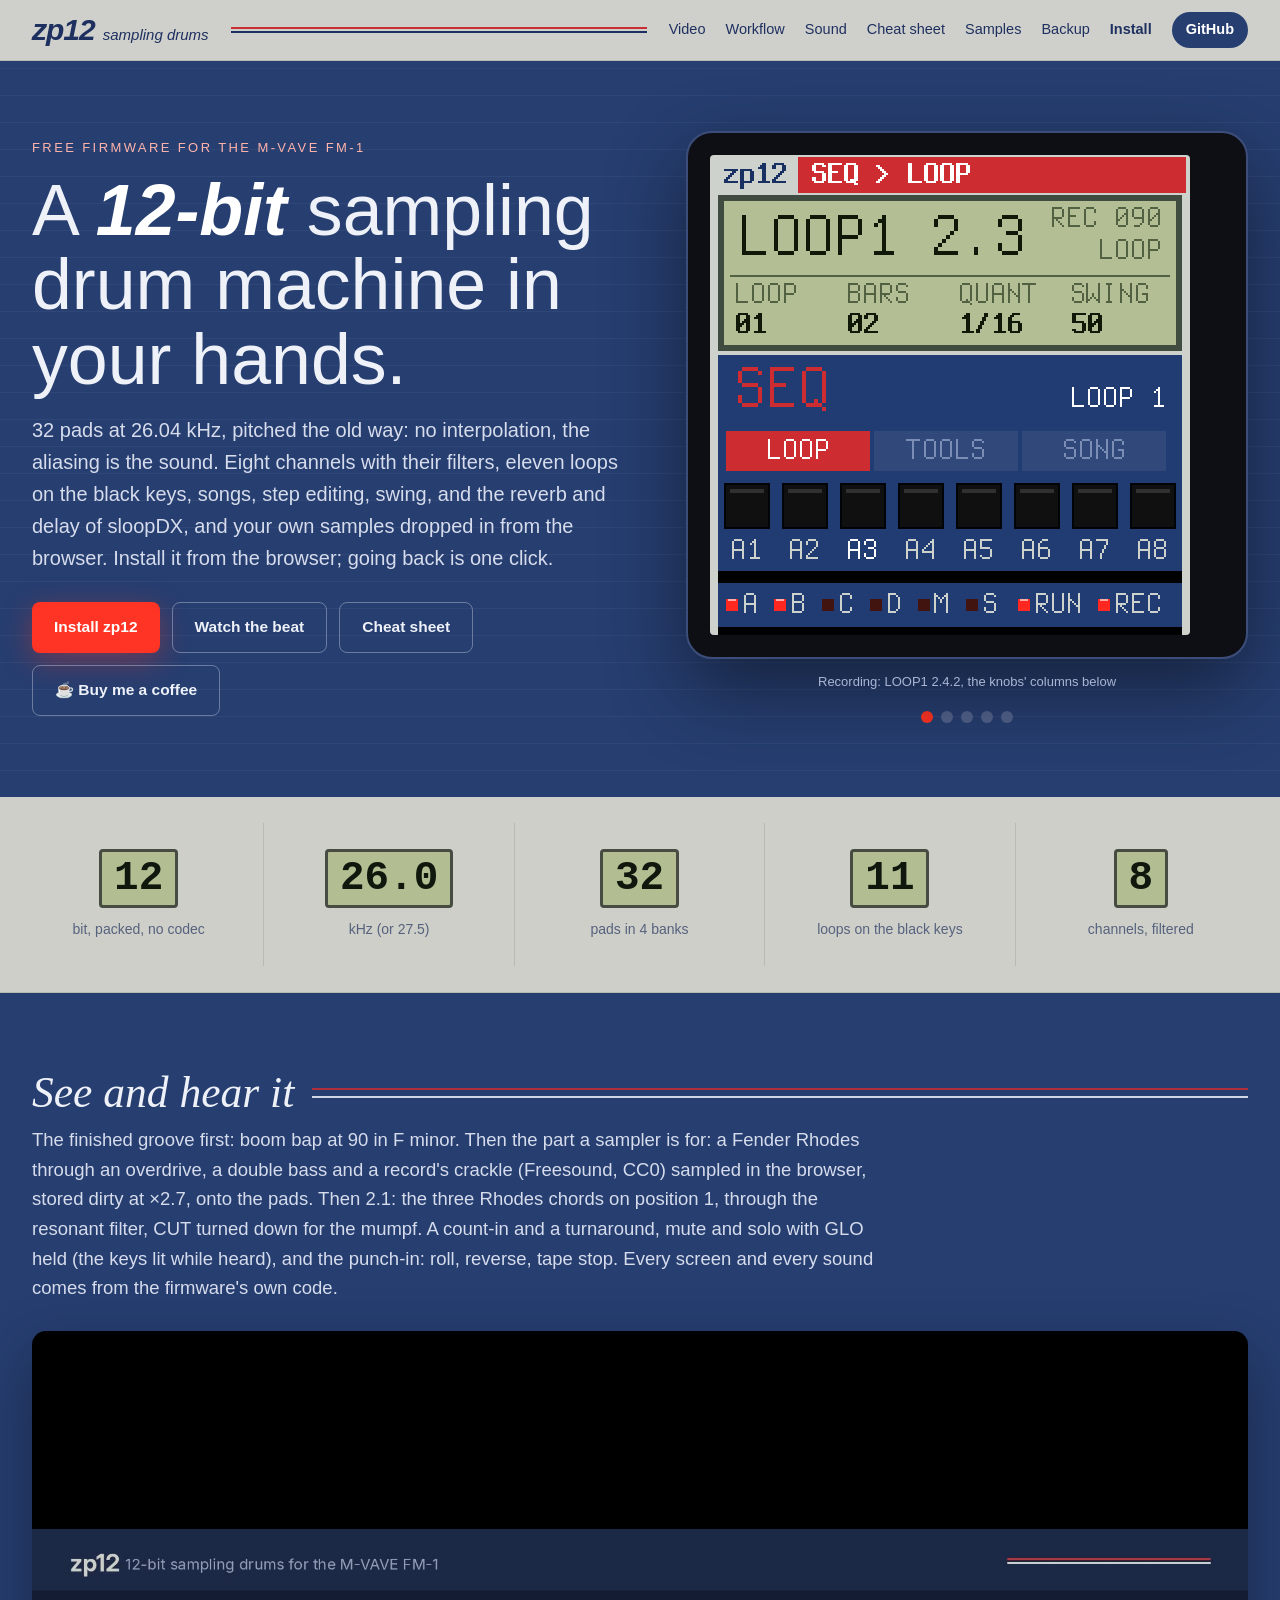
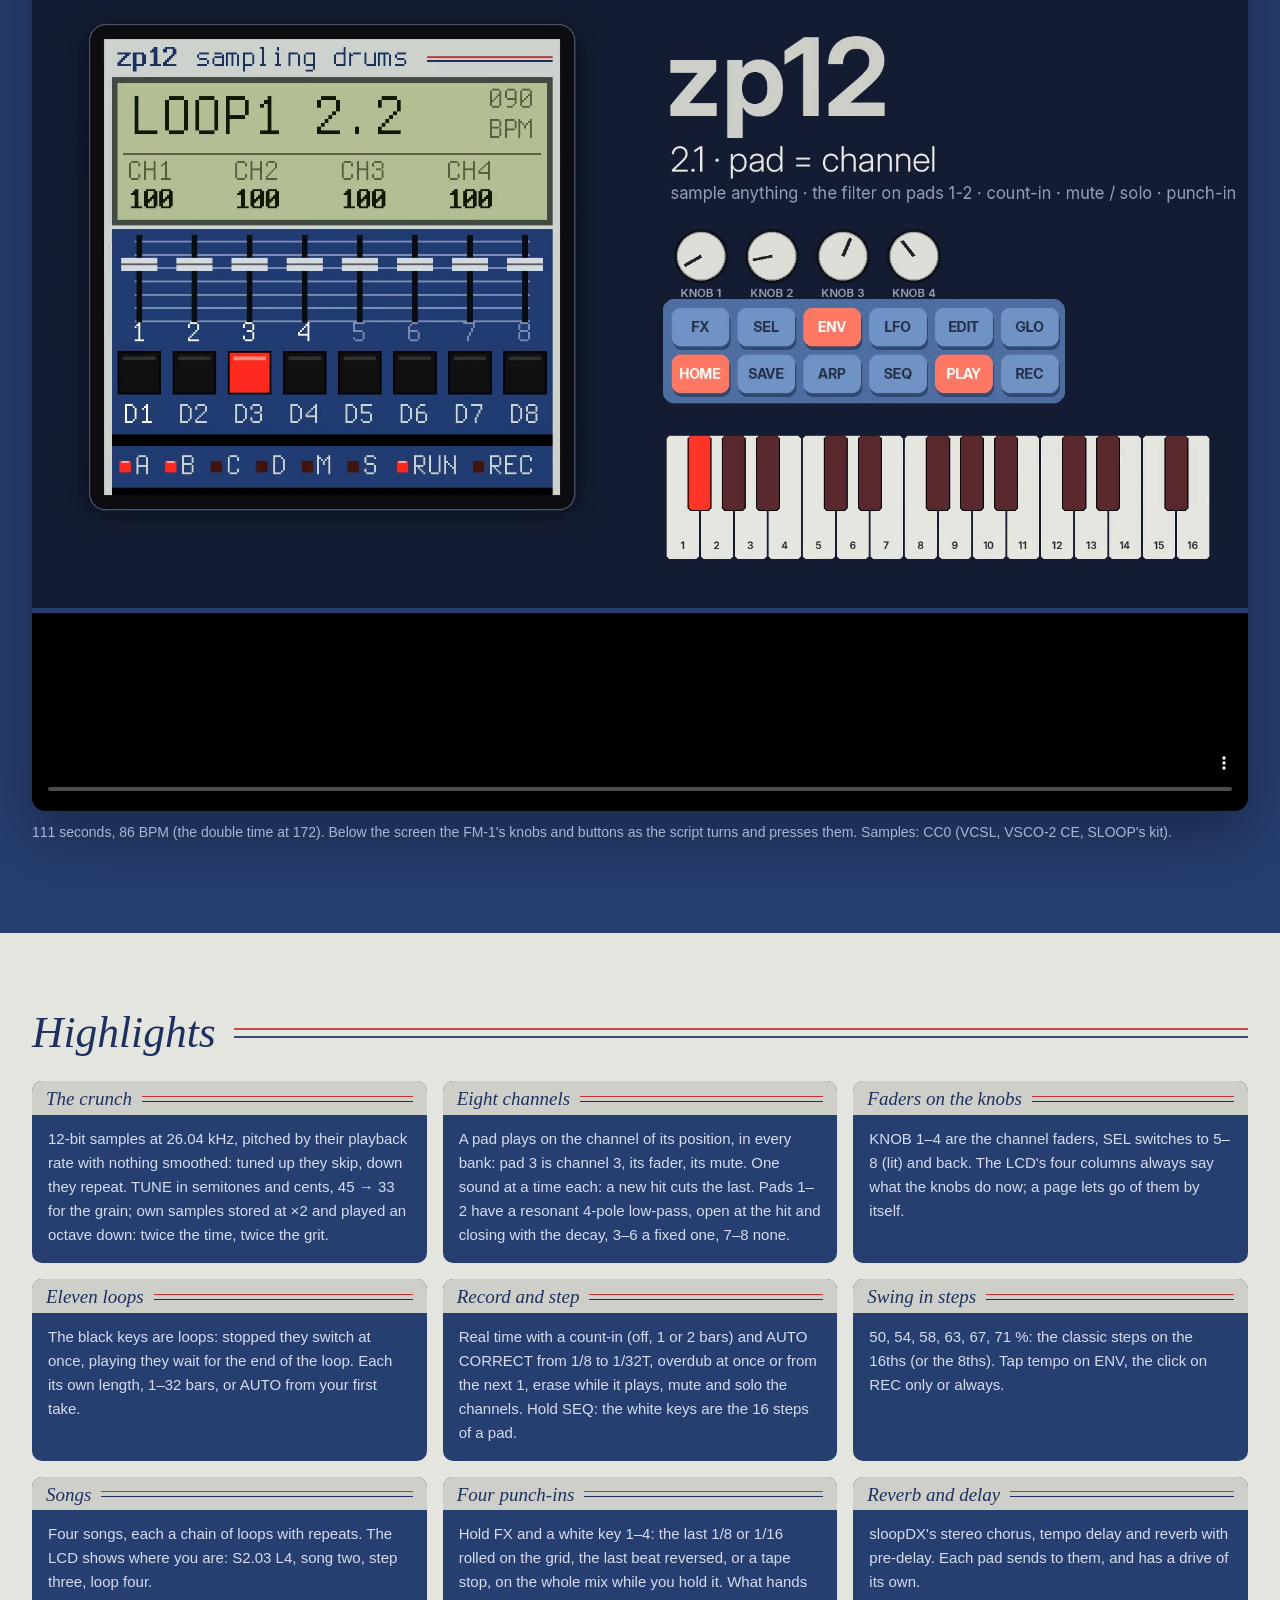
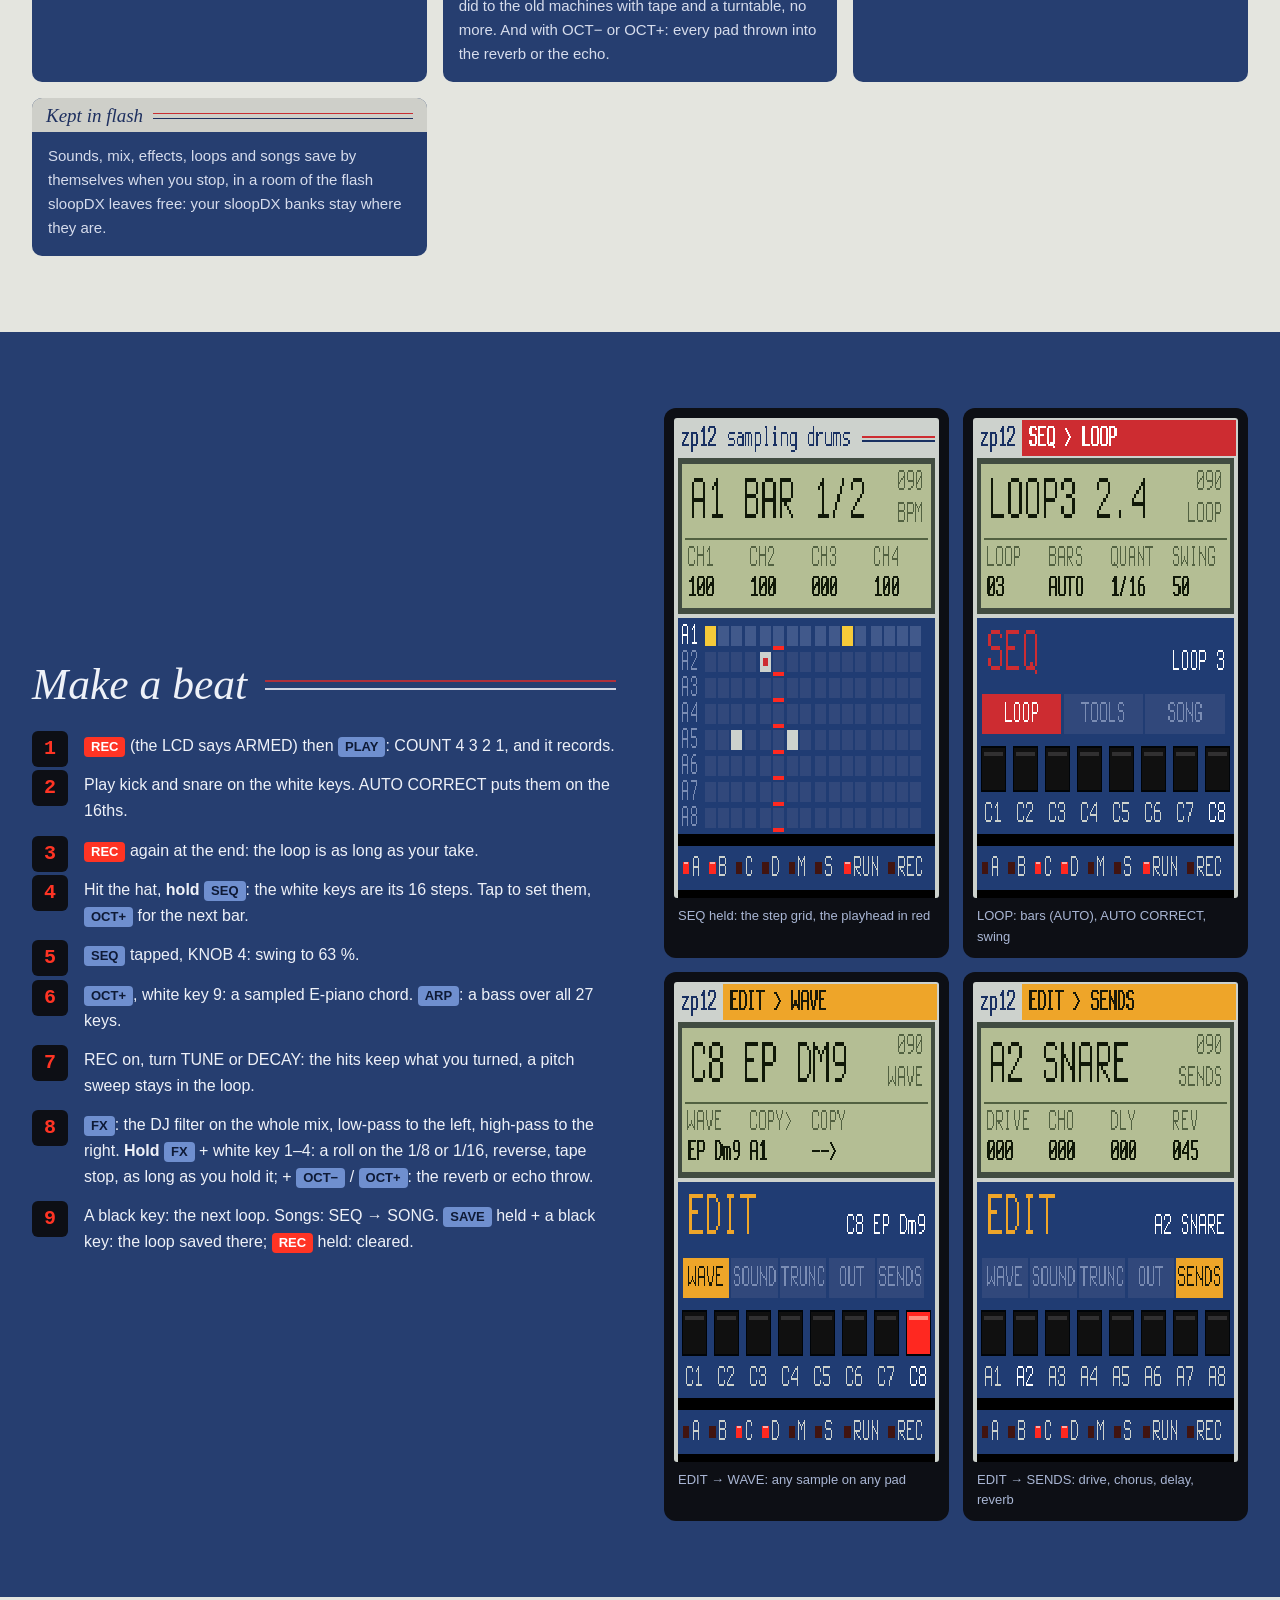
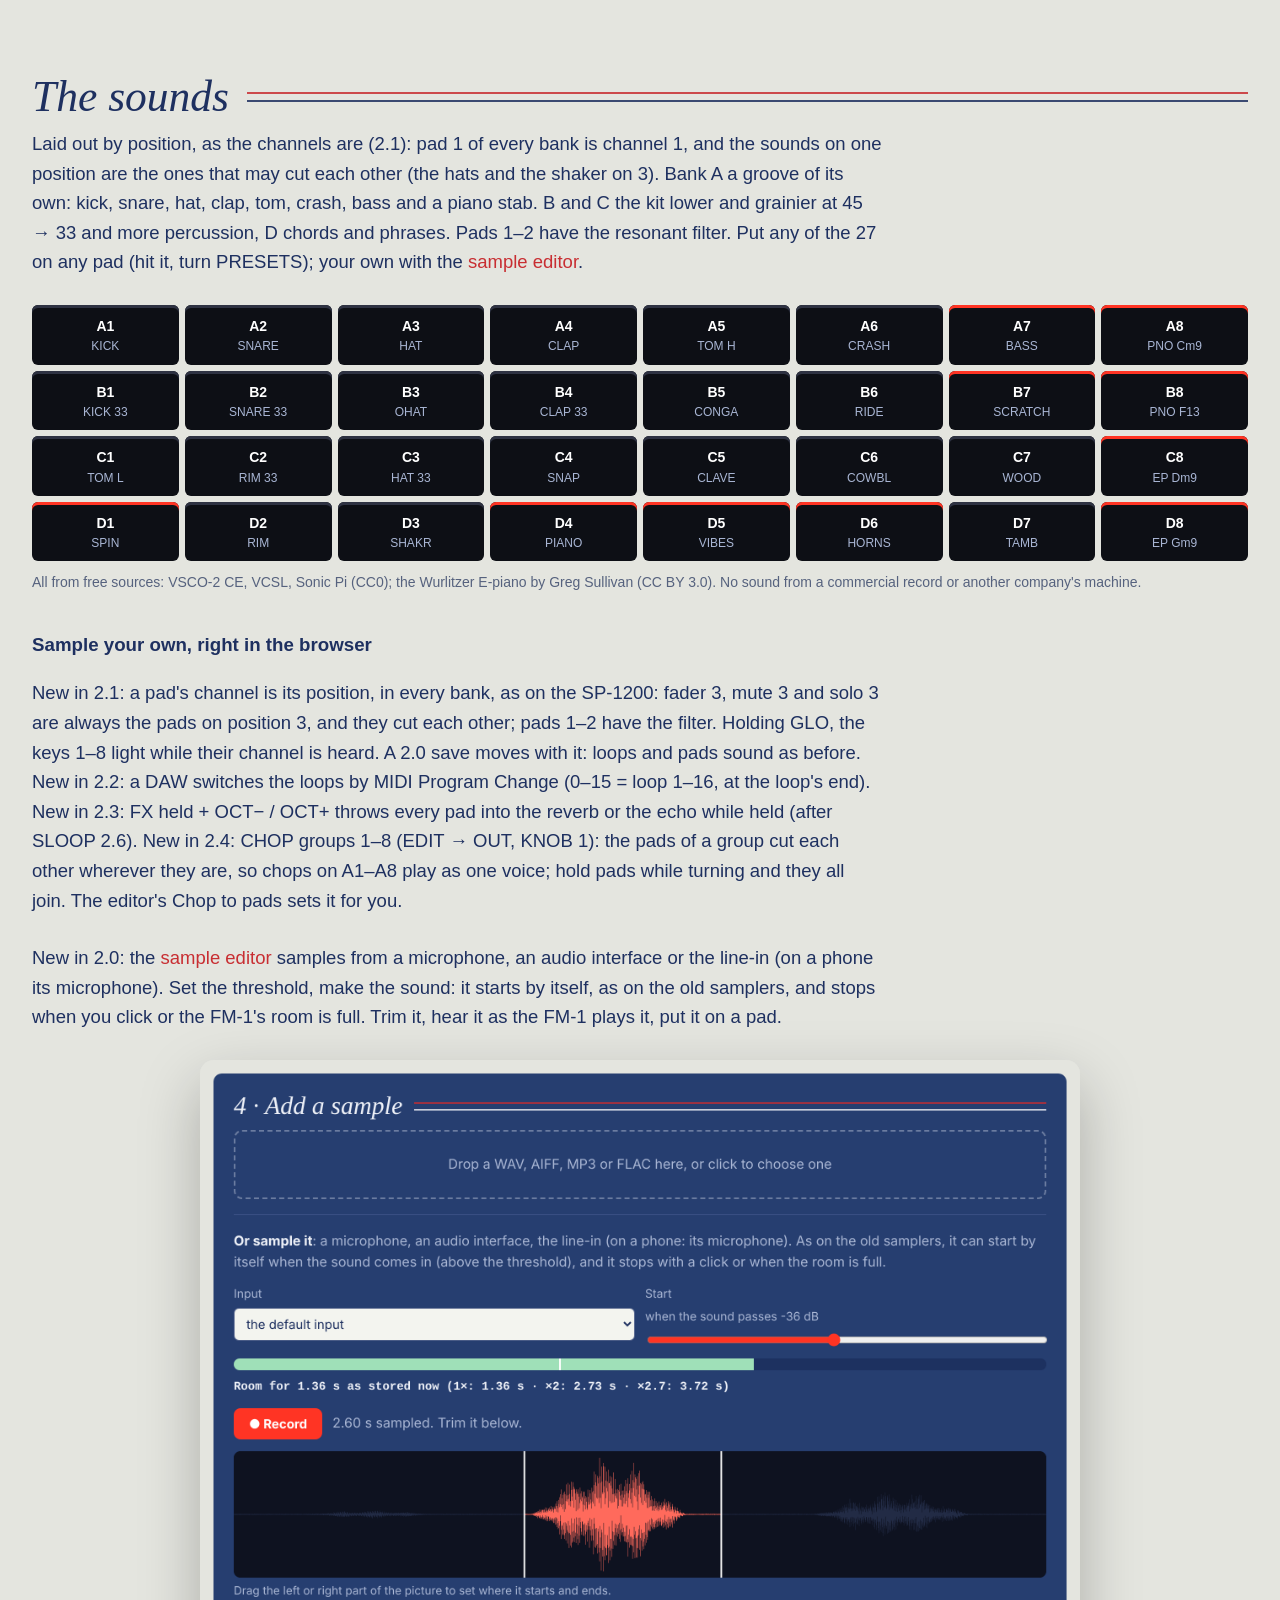
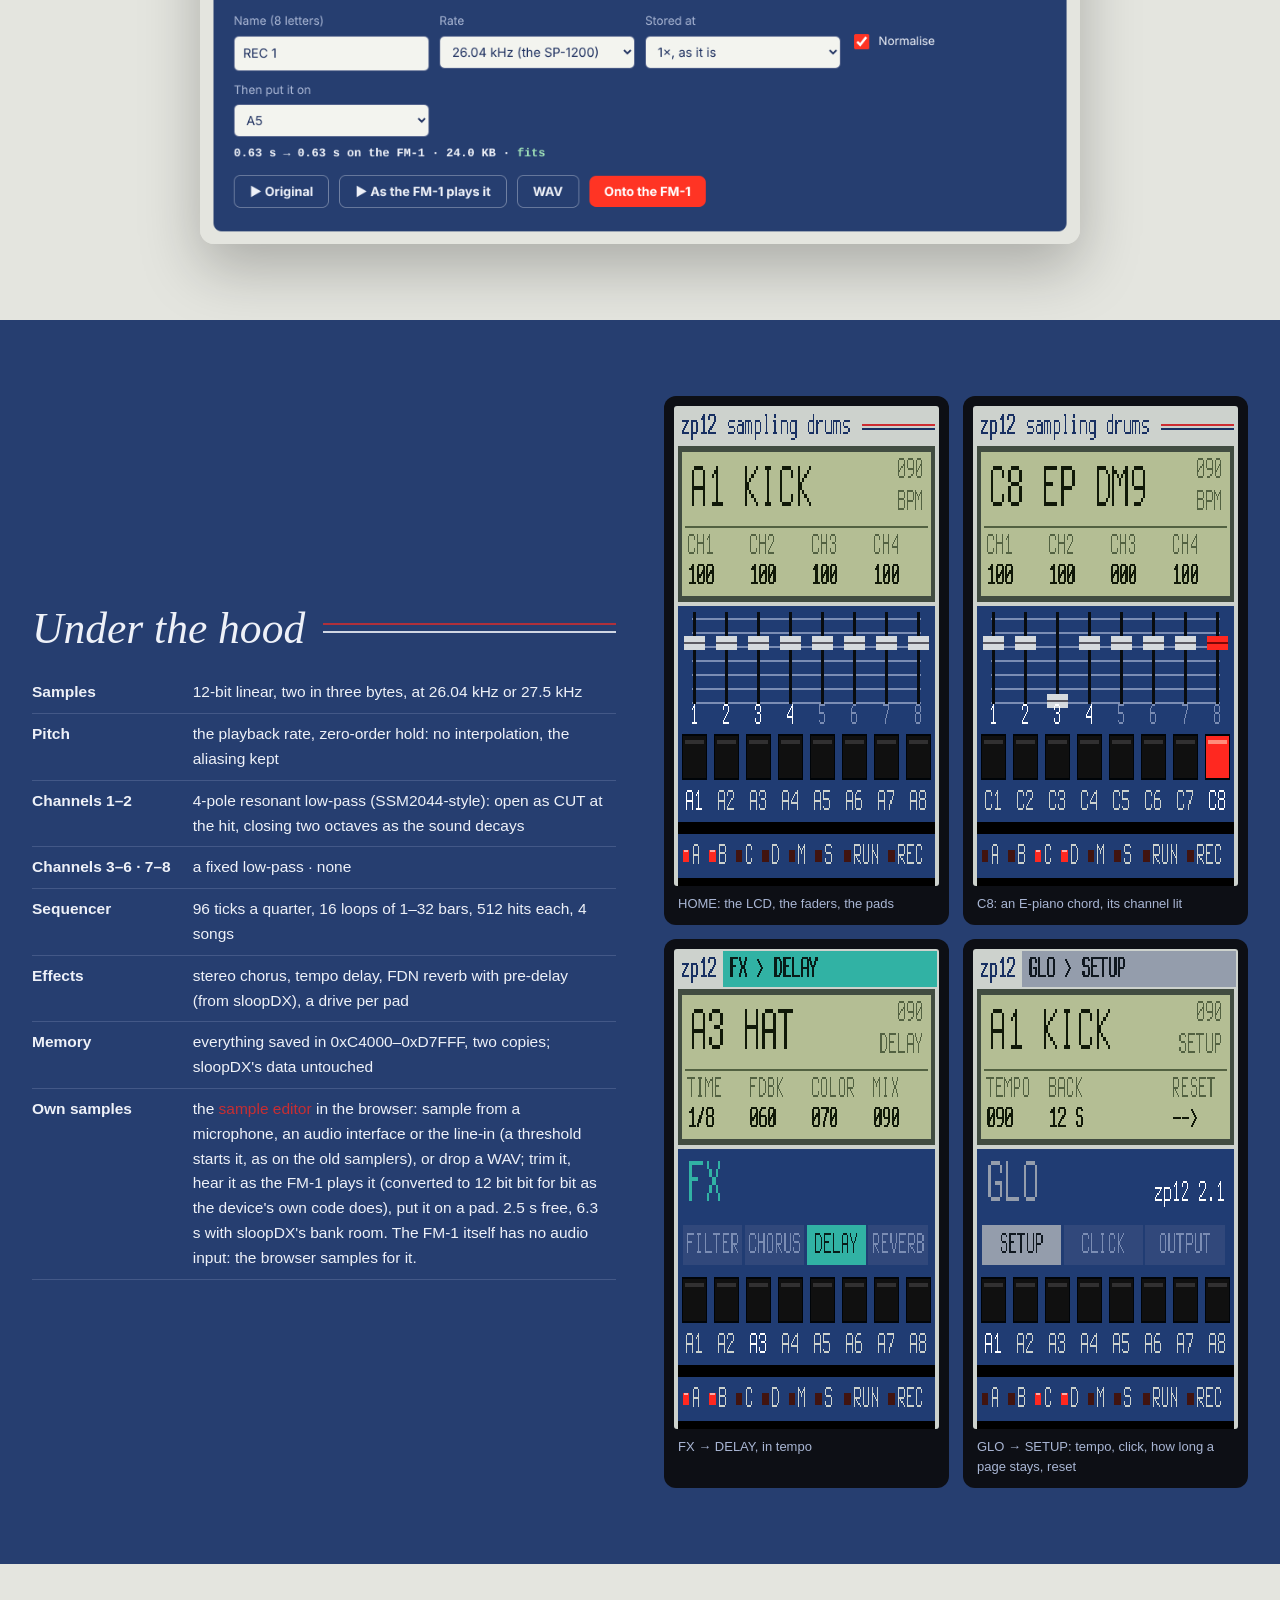
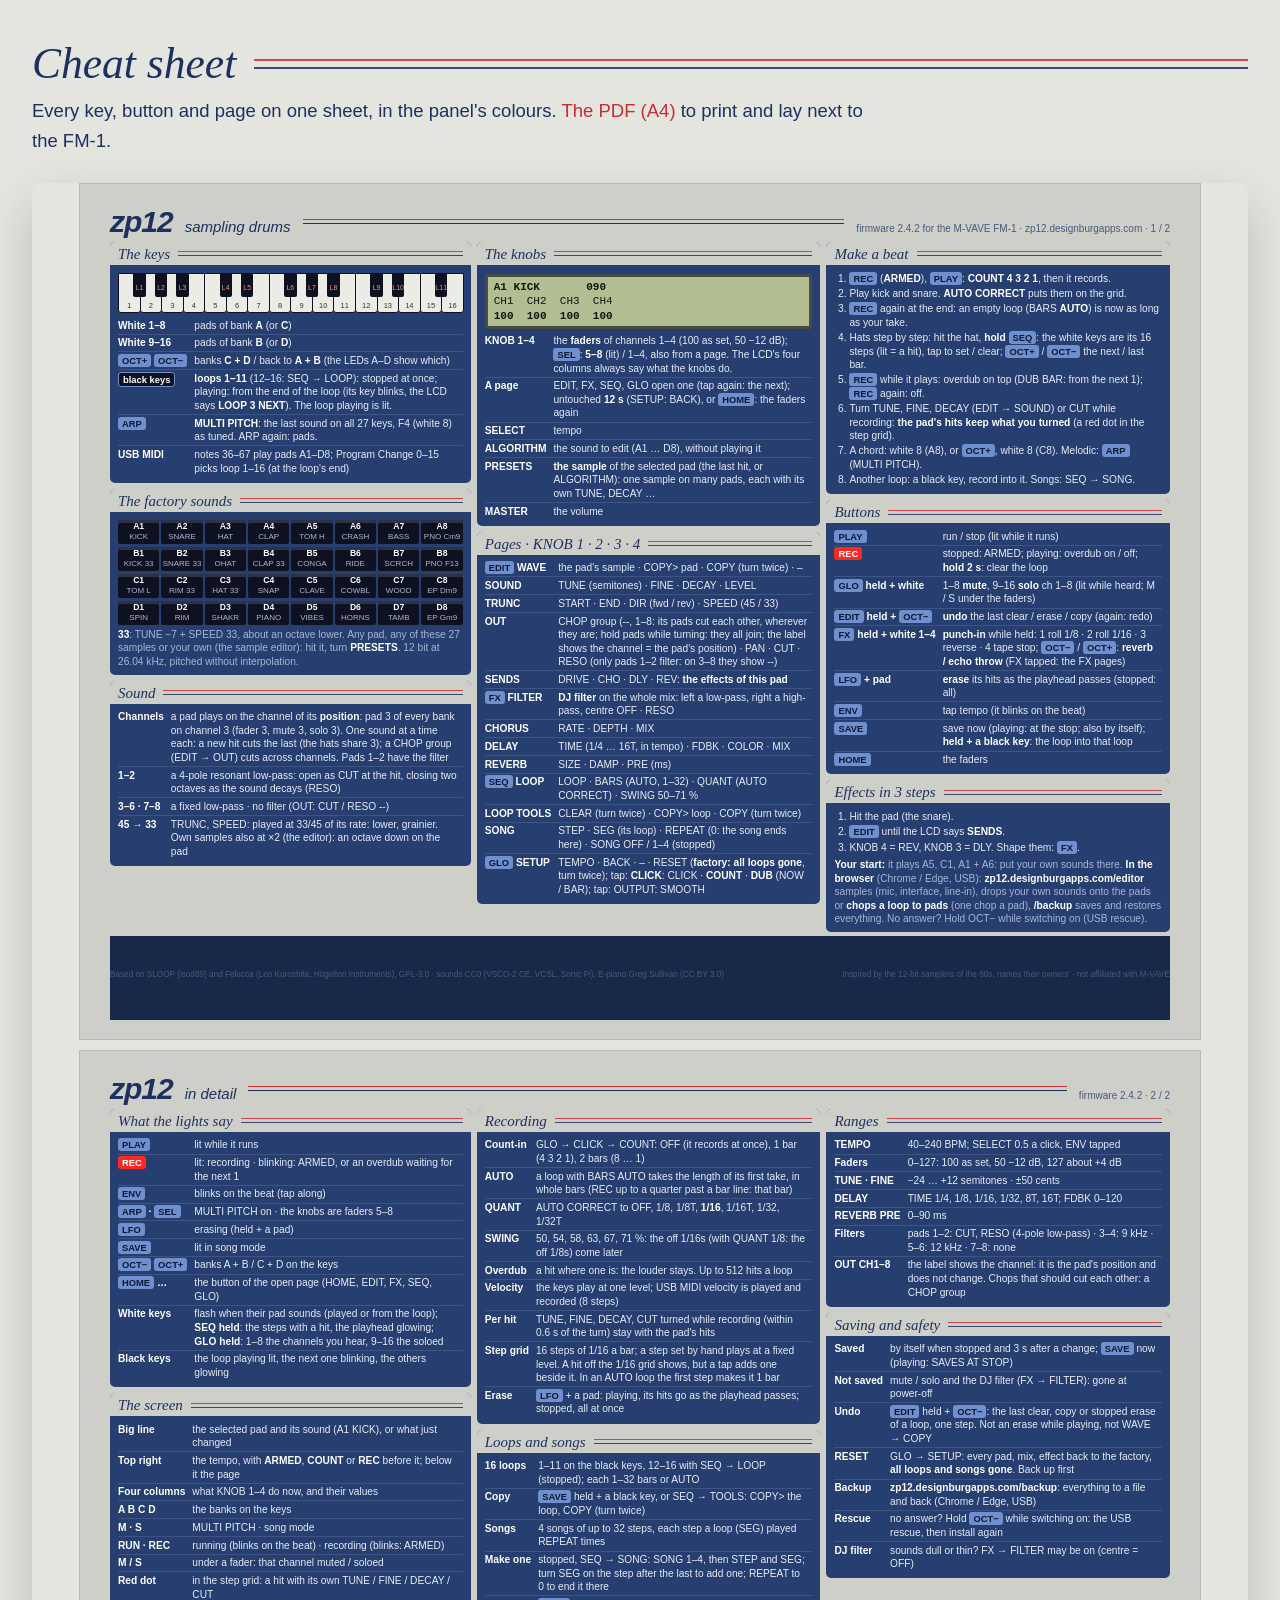
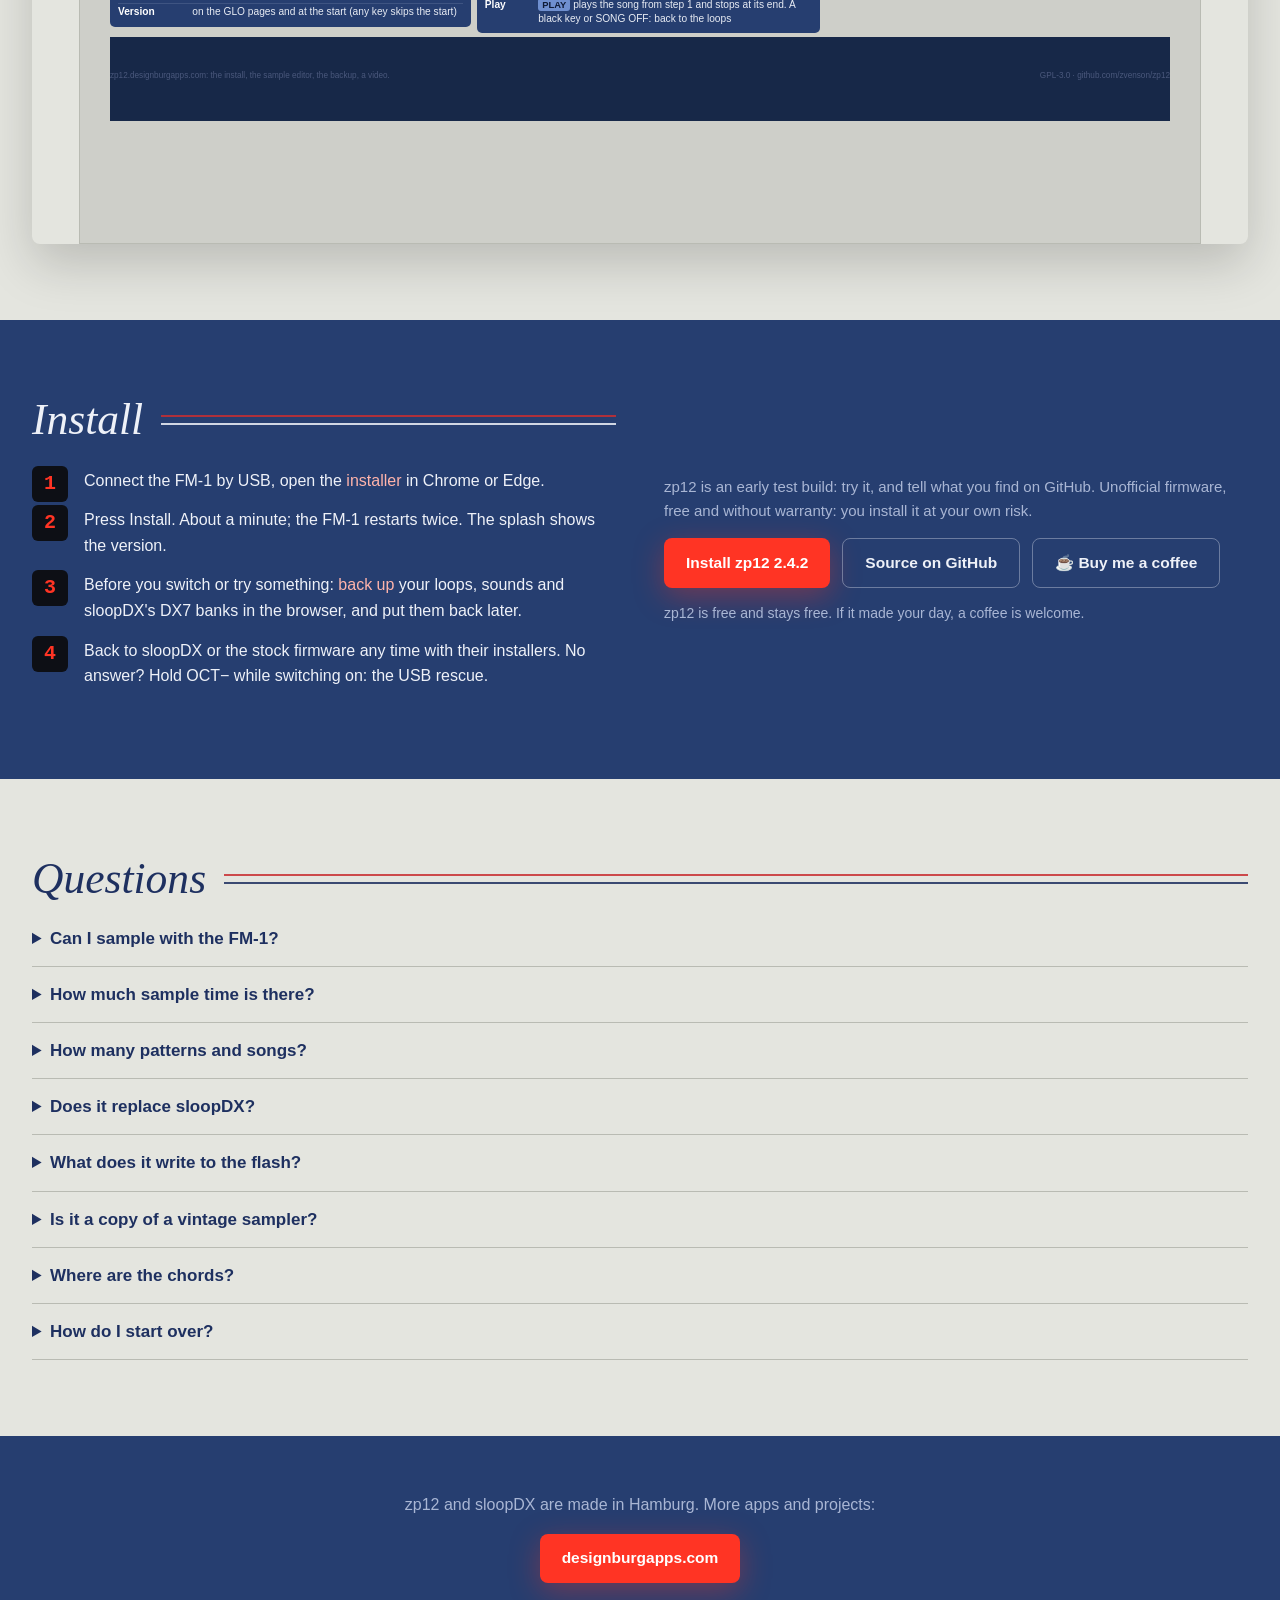
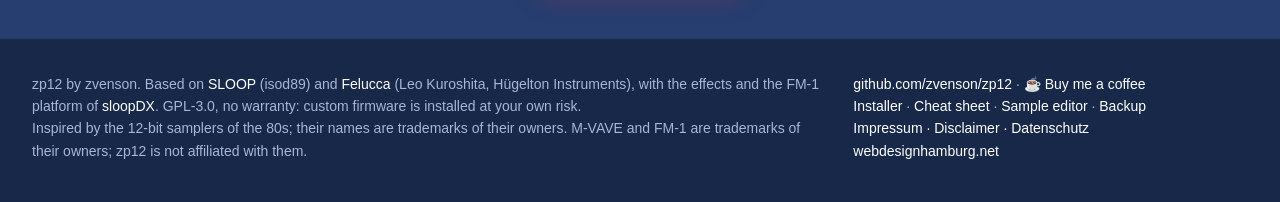
==== commit 786eb8b8: "Revert "zp12 2.4.3 released (FM-1_974): the update loader shows what it does, in the Firmware Hub's " ====
--- a/docs/index.html
+++ b/docs/index.html
@@ -173,7 +173,7 @@
     <div class="cta"><a class="btn primary" href="install/">Install zp12</a><a class="btn ghost" href="#video">Watch the beat</a><a class="btn ghost" href="#cheatsheet">Cheat sheet</a><a class="btn ghost" href="https://paypal.me/zvenson" rel="noopener">☕ Buy me a coffee</a></div>
   </div>
   <div>
-    <div class="device"><img id="shot" src="img/rec.png" alt="The zp12 screen on the FM-1: recording loop 1" width="480" height="480"><div class="cap" id="shotcap">Recording: LOOP1 2.4.4, the knobs' columns below</div></div>
+    <div class="device"><img id="shot" src="img/rec.png" alt="The zp12 screen on the FM-1: recording loop 1" width="480" height="480"><div class="cap" id="shotcap">Recording: LOOP1 2.4.2, the knobs' columns below</div></div>
     <div class="shots" id="dots"></div>
   </div>
 </div></header>
@@ -189,7 +189,7 @@
 <section id="video" class="navy"><div class="wrap">
   <h2>See and hear it</h2>
   <p class="intro">The finished groove first: boom bap at 90 in F minor. Then the part a sampler is for: a Fender Rhodes through an overdrive, a double bass and a record's crackle (Freesound, CC0) sampled in the browser, stored dirty at ×2.7, onto the pads. Then 2.1: the three Rhodes chords on position 1, through the resonant filter, CUT turned down for the mumpf. A count-in and a turnaround, mute and solo with GLO held (the keys lit while heard), and the punch-in: roll, reverse, tape stop. Every screen and every sound comes from the firmware's own code.</p>
-  <video class="shot" controls preload="none" playsinline poster="img/video-poster.jpg" width="1920" height="1080"><source src="zp12-beat.mp4?v=2.4.4" type="video/mp4"><a href="zp12-beat.mp4">Download the video (MP4)</a></video>
+  <video class="shot" controls preload="none" playsinline poster="img/video-poster.jpg" width="1920" height="1080"><source src="zp12-beat.mp4?v=d6cf2146" type="video/mp4"><a href="zp12-beat.mp4">Download the video (MP4)</a></video>
   <p class="caption">111 seconds, 86 BPM (the double time at 172). Below the screen the FM-1's knobs and buttons as the script turns and presses them. Samples: CC0 (VCSL, VSCO-2 CE, SLOOP's kit).</p>
 </div></section>
 
@@ -274,7 +274,7 @@
   <div class="csw"><!--cs--><div class="cs"><div class="sheet">
 <header>
   <span class="mark">zp12</span><span class="sub">sampling drums</span><span class="rule"></span>
-  <span class="ver">firmware 2.4.3 for the M-VAVE FM-1 · zp12.designburgapps.com · 1 / 2</span>
+  <span class="ver">firmware 2.4.2 for the M-VAVE FM-1 · zp12.designburgapps.com · 1 / 2</span>
 </header>
 
 <div class="grid">
@@ -386,7 +386,7 @@
 <div class="sheet p2">
 <header>
   <span class="mark">zp12</span><span class="sub">in detail</span><span class="rule"></span>
-  <span class="ver">firmware 2.4.3 · 2 / 2</span>
+  <span class="ver">firmware 2.4.2 · 2 / 2</span>
 </header>
 
 <div class="grid">
@@ -502,7 +502,7 @@
   </div>
   <div>
     <p class="dim" style="font-size:15px">zp12 is an early test build: try it, and tell what you find on GitHub. Unofficial firmware, free and without warranty: you install it at your own risk.</p>
-    <div class="cta"><a class="btn primary" href="install/">Install zp12 2.4.4</a><a class="btn ghost" href="https://github.com/zvenson/zp12">Source on GitHub</a><a class="btn ghost" href="https://paypal.me/zvenson" rel="noopener">☕ Buy me a coffee</a></div>
+    <div class="cta"><a class="btn primary" href="install/">Install zp12 2.4.2</a><a class="btn ghost" href="https://github.com/zvenson/zp12">Source on GitHub</a><a class="btn ghost" href="https://paypal.me/zvenson" rel="noopener">☕ Buy me a coffee</a></div>
     <p class="dim" style="font-size:14px;margin-top:14px">zp12 is free and stays free. If it made your day, a coffee is welcome.</p>
   </div>
 </div></section>
@@ -533,7 +533,7 @@
 <script>
 /* the hero's screens, one after the other */
 (() => {
-  const S = [["rec", "Recording: LOOP1 2.4.4, the knobs' columns below"], ["steps", "SEQ held: the step grid"], ["chord", "C8: a sampled E-piano chord"],
+  const S = [["rec", "Recording: LOOP1 2.4.2, the knobs' columns below"], ["steps", "SEQ held: the step grid"], ["chord", "C8: a sampled E-piano chord"],
              ["wave", "EDIT → WAVE: any sample on any pad"], ["home", "HOME: the faders on the knobs"]];
   const img = document.getElementById("shot"), cap = document.getElementById("shotcap"), dots = document.getElementById("dots");
   let i = 0;
